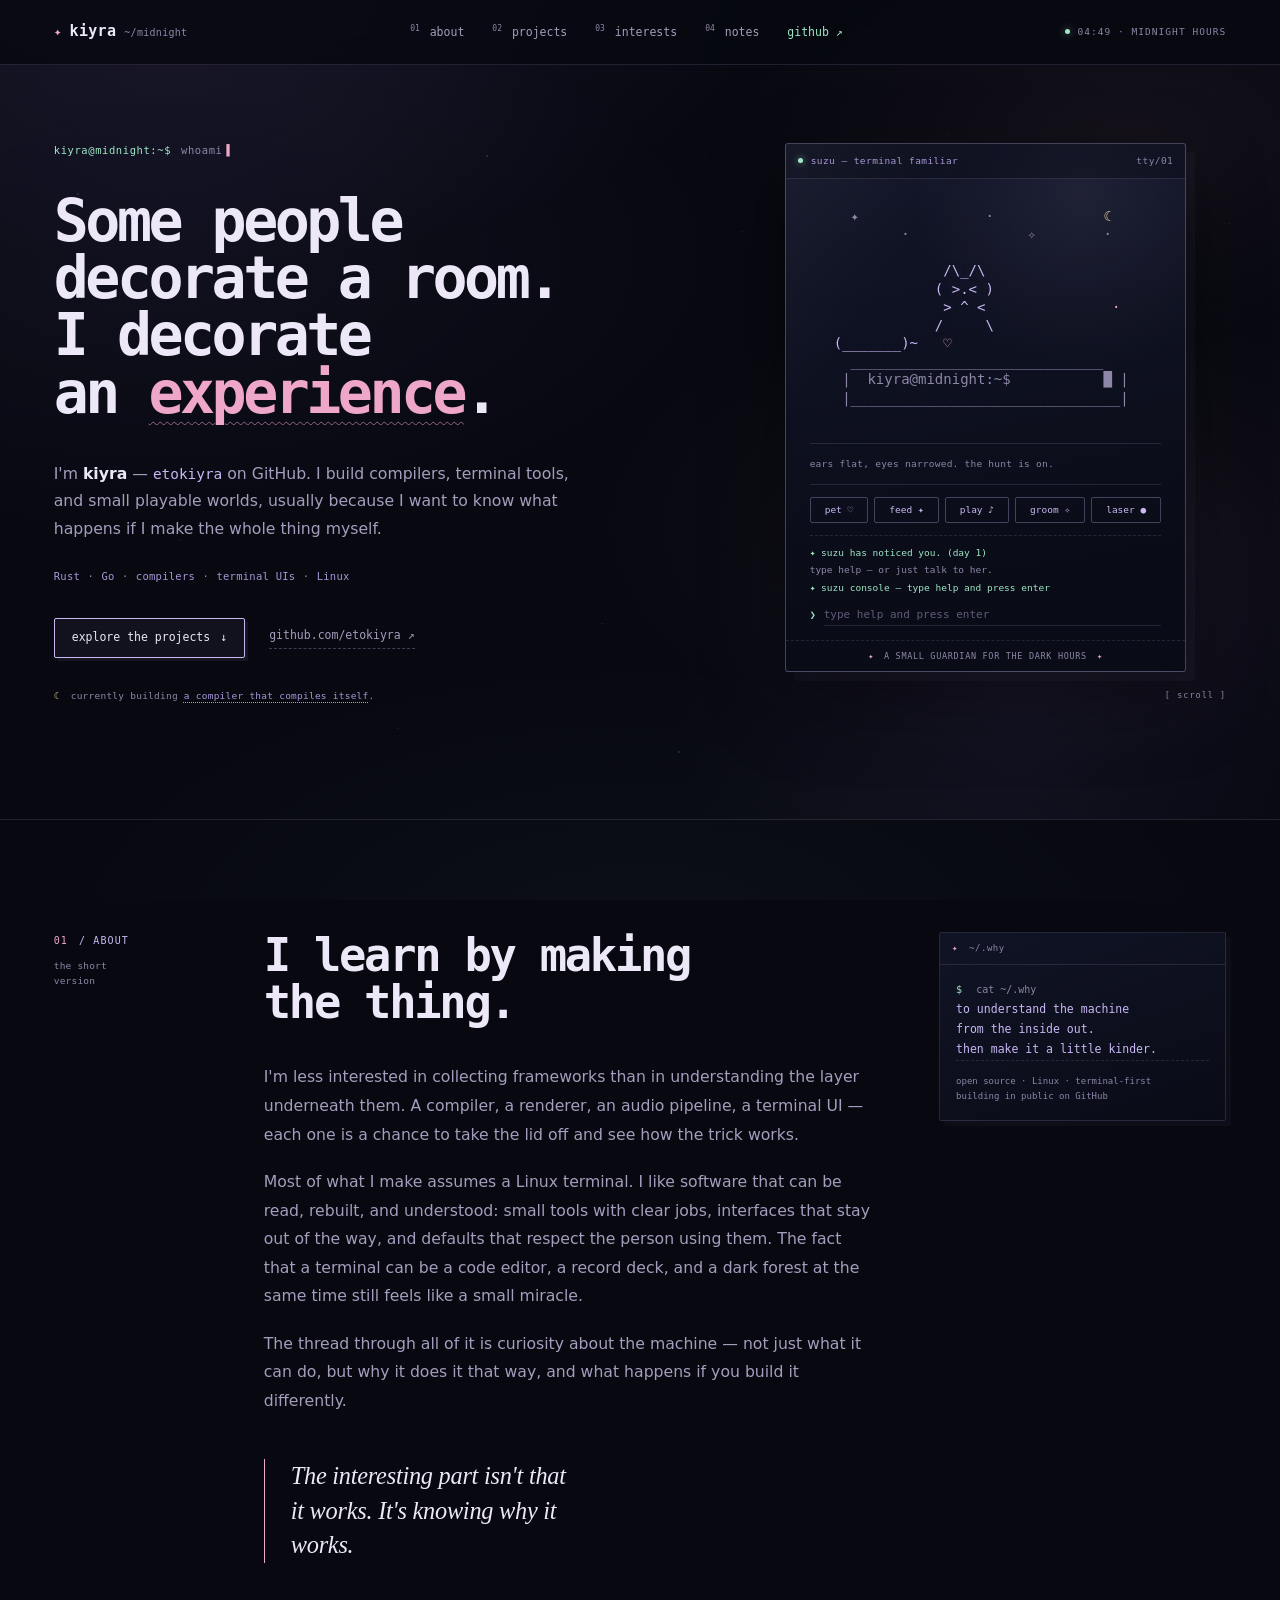
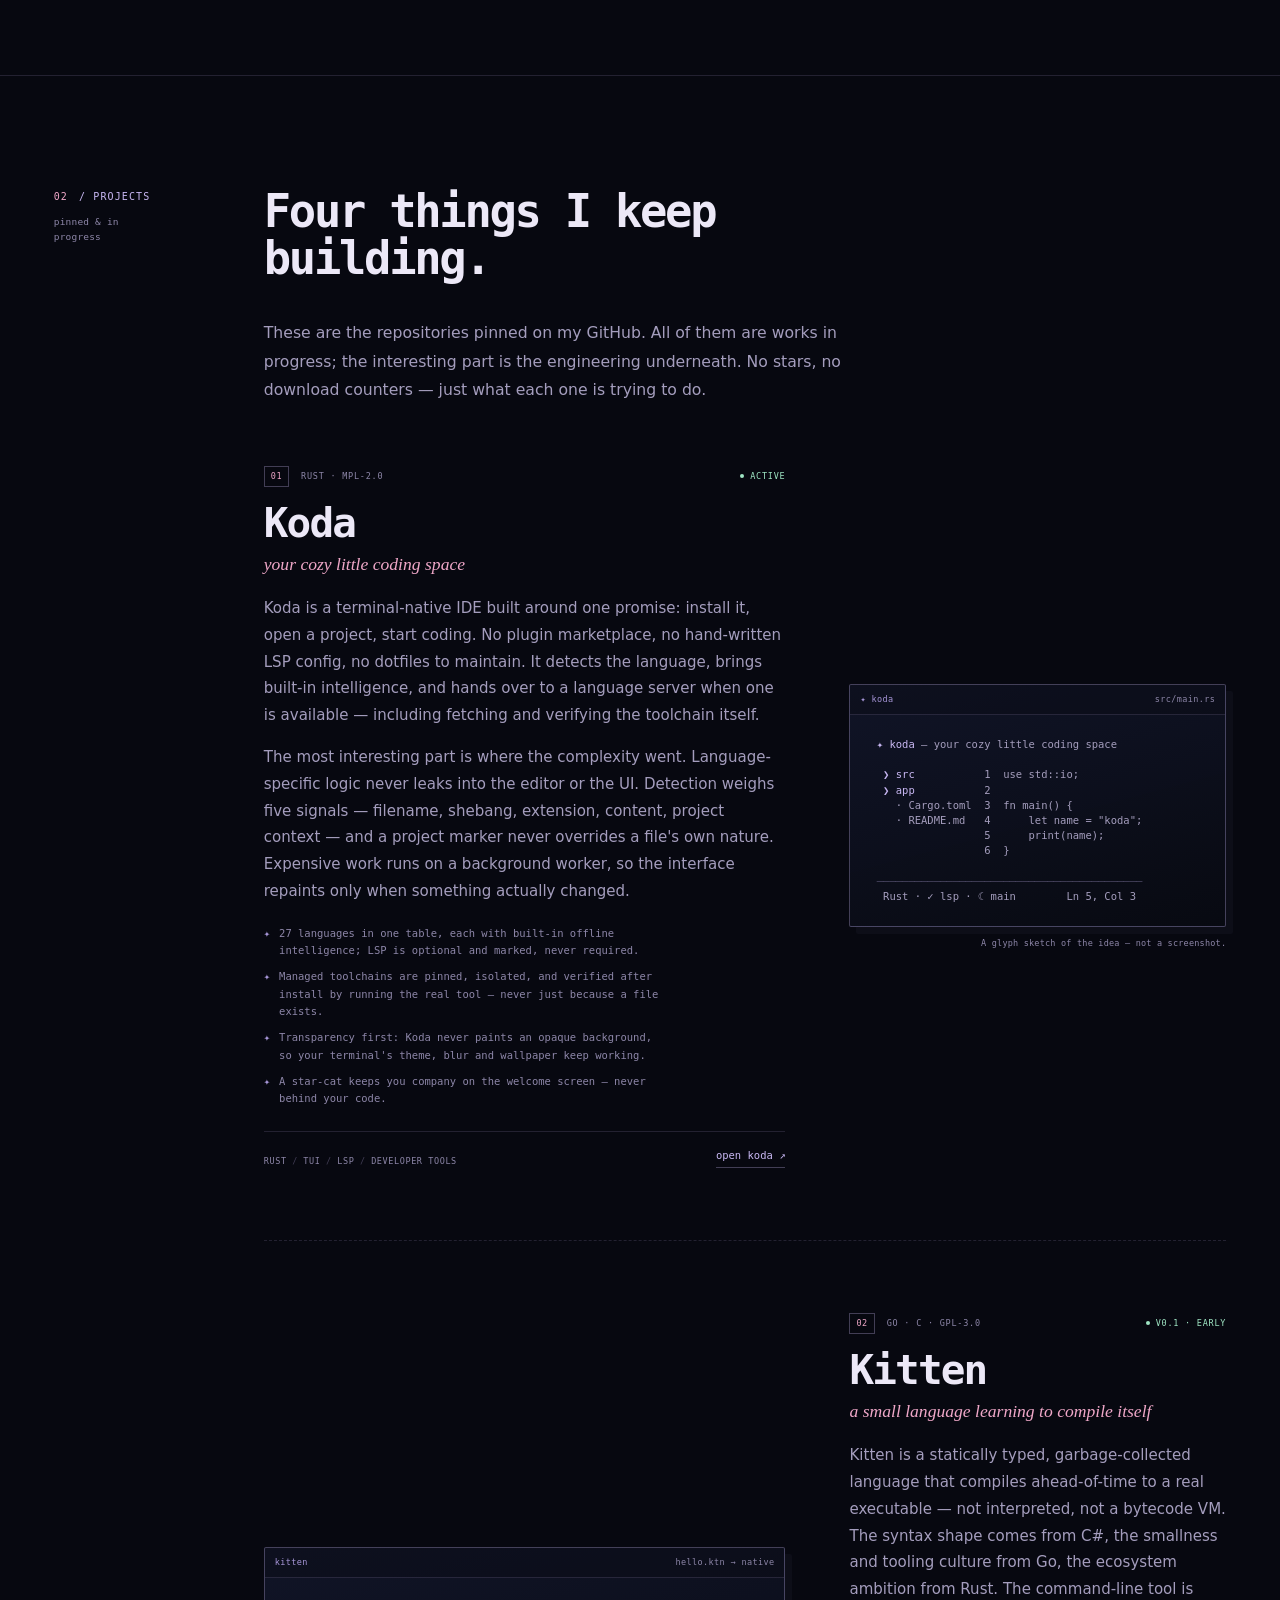
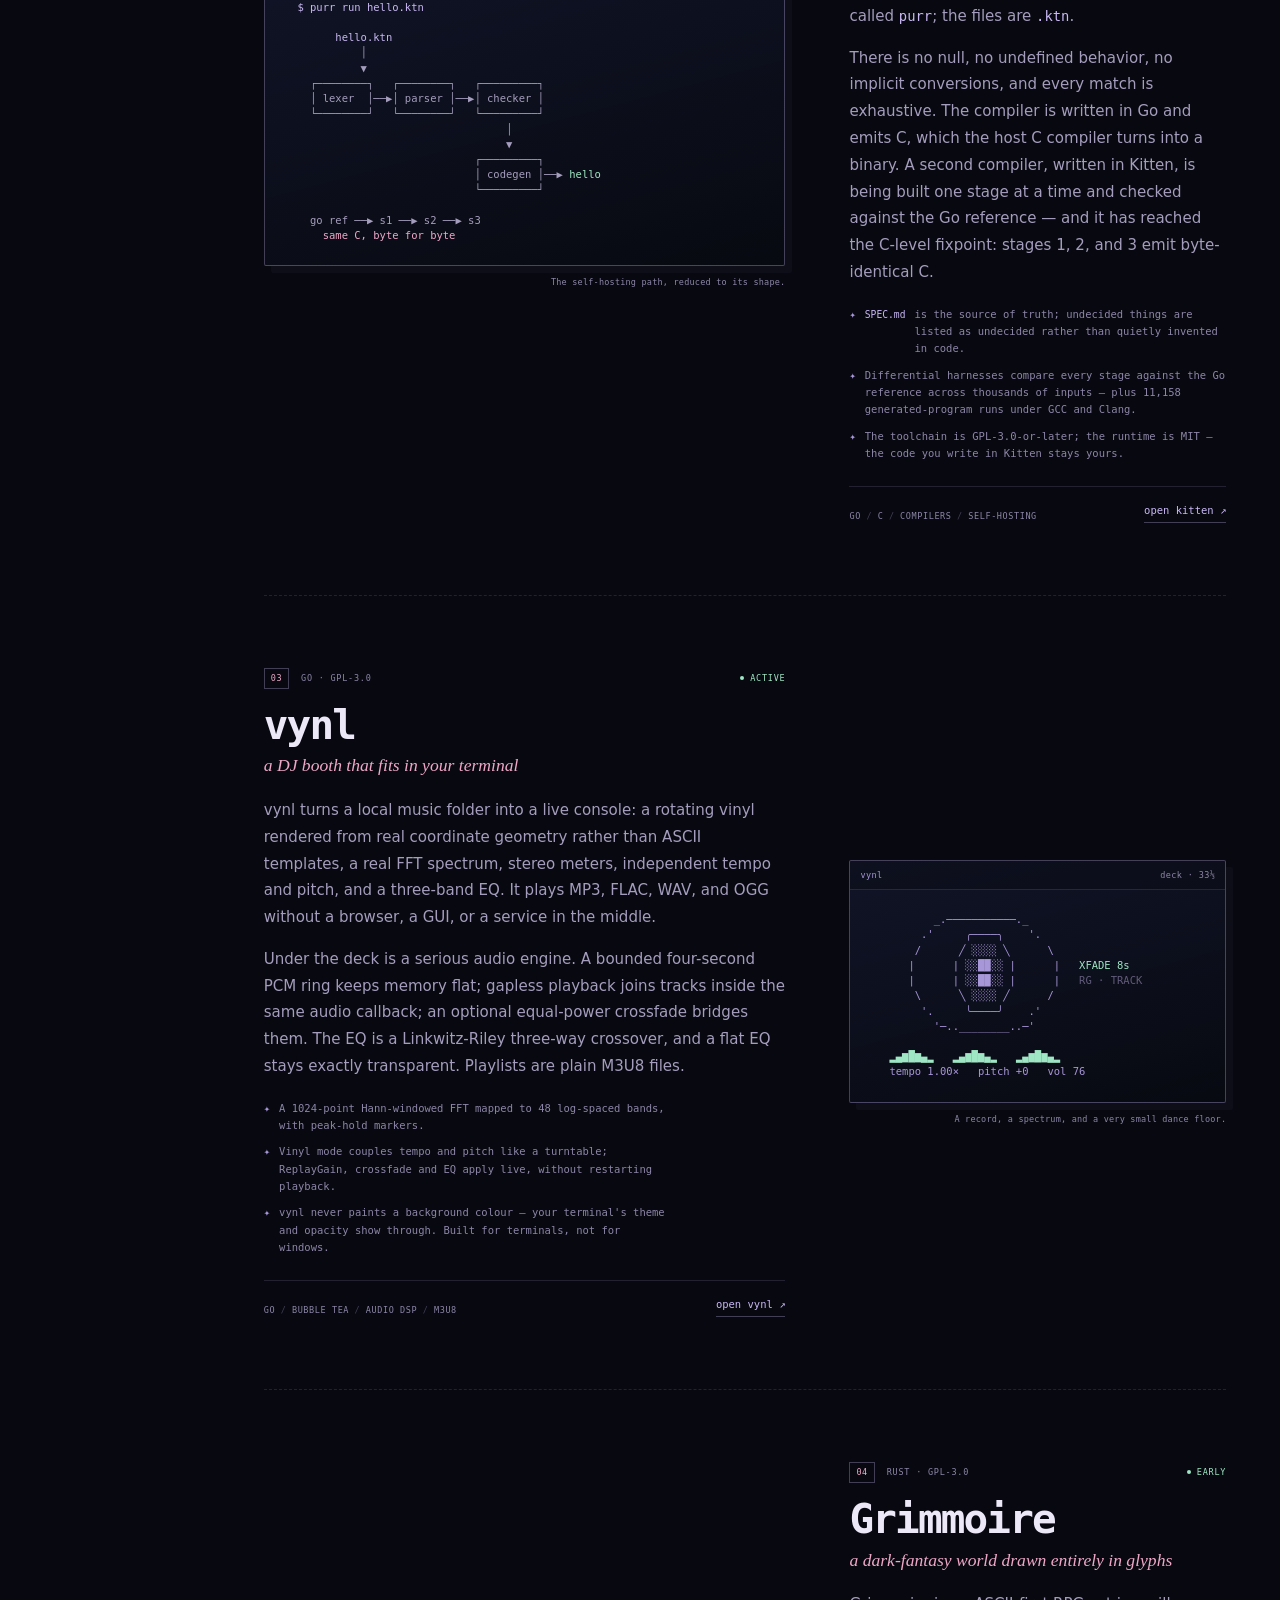
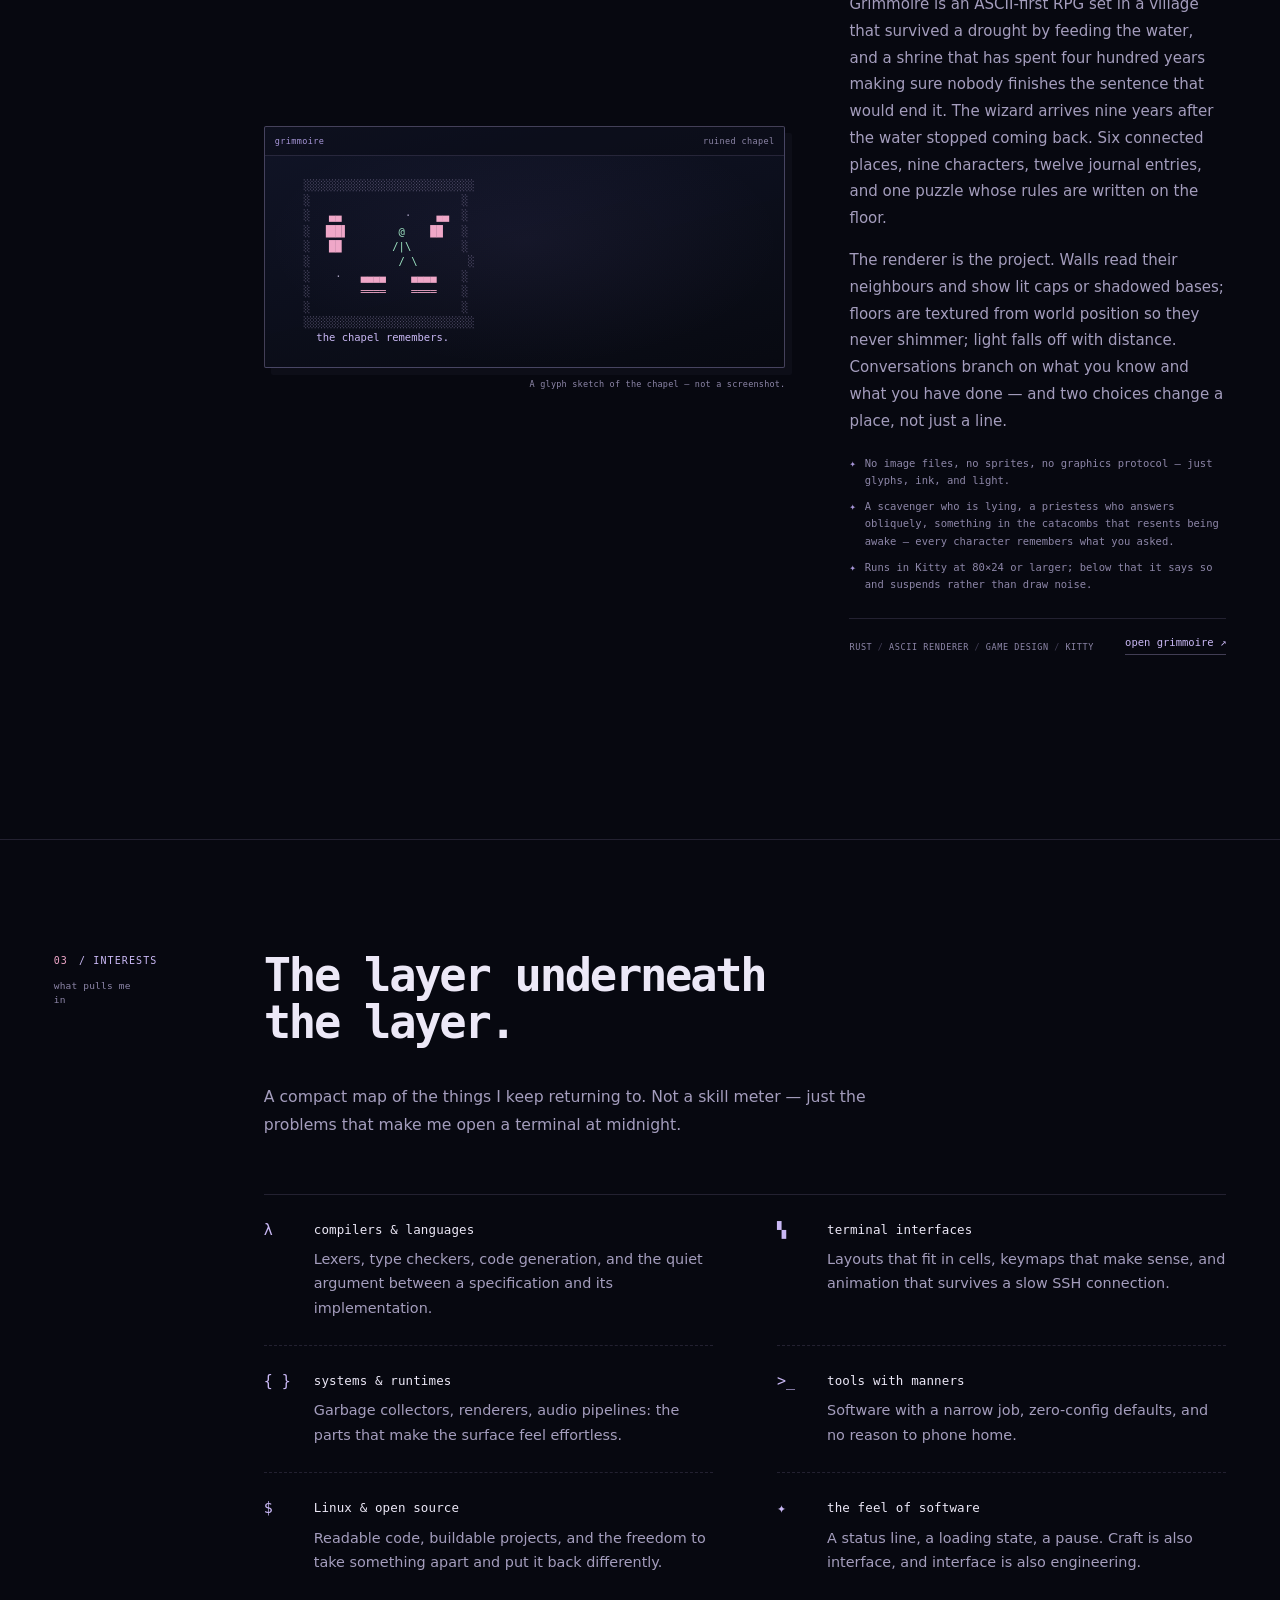
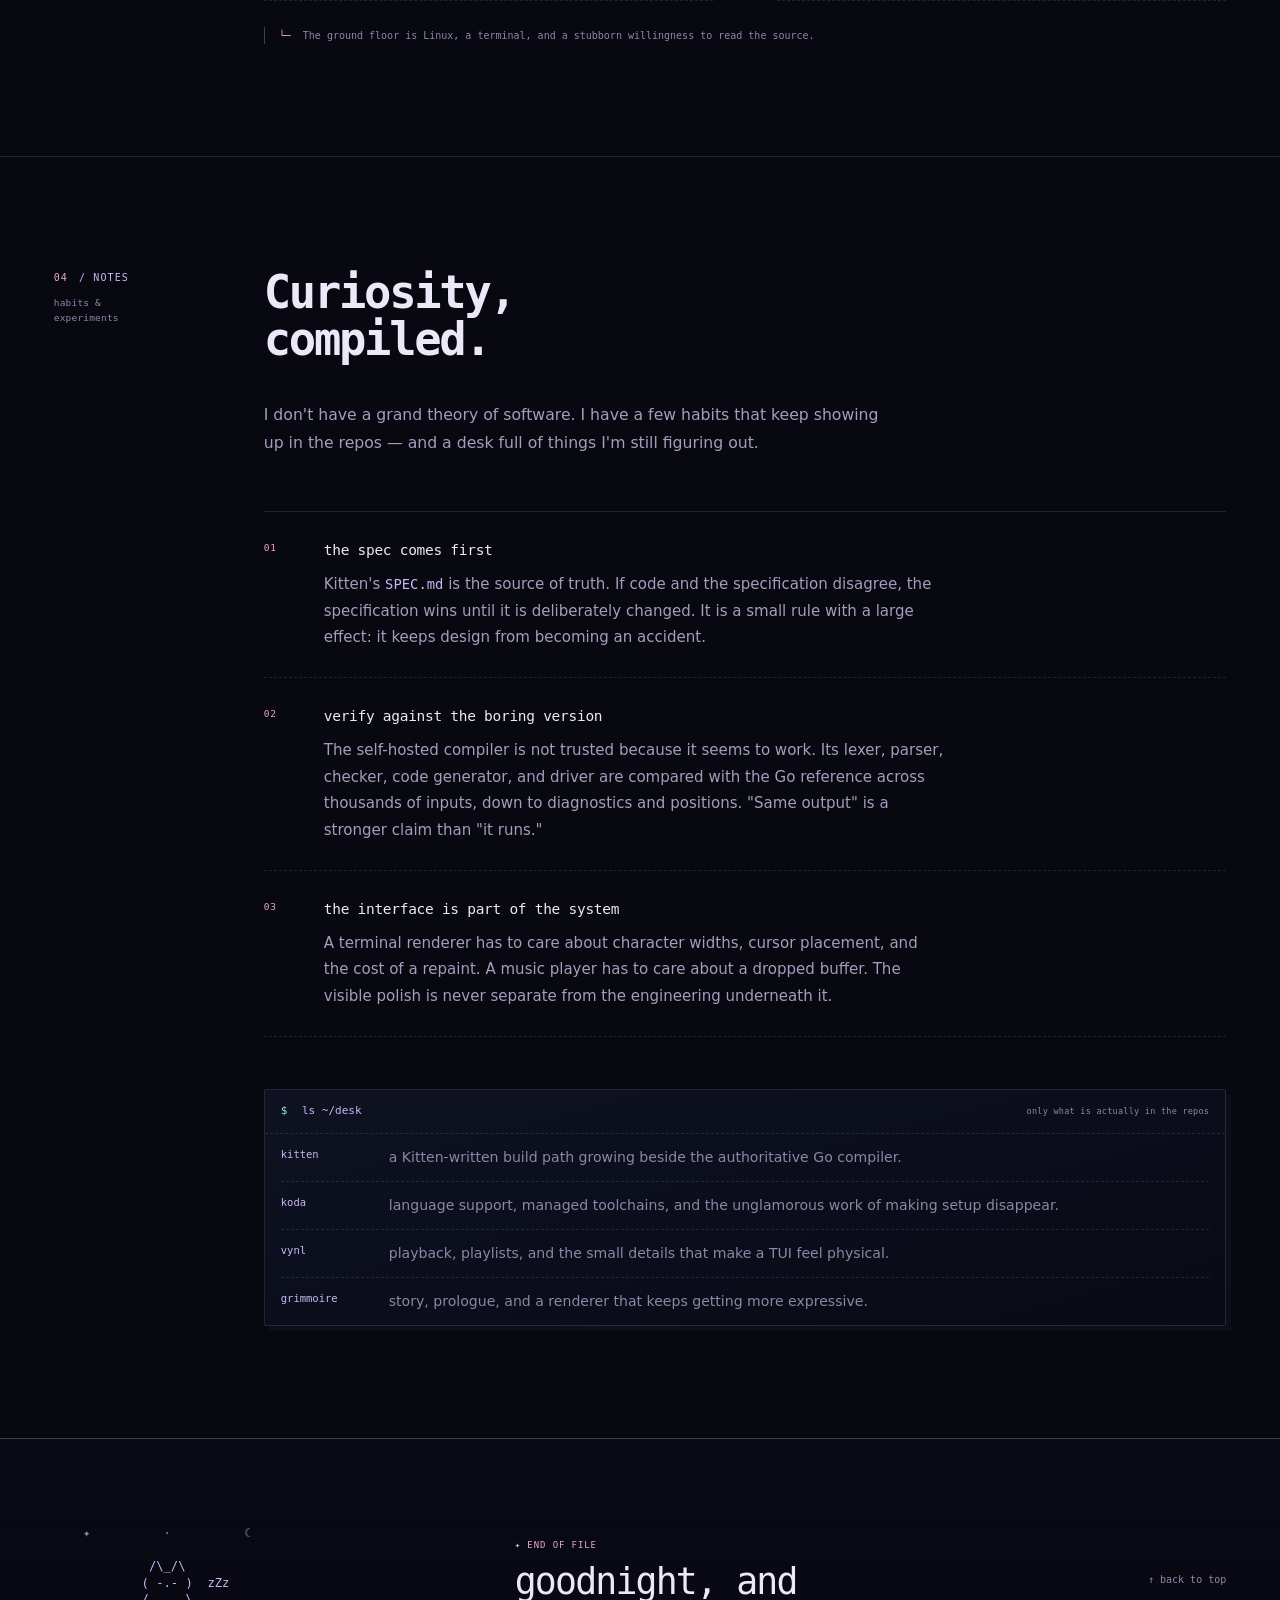
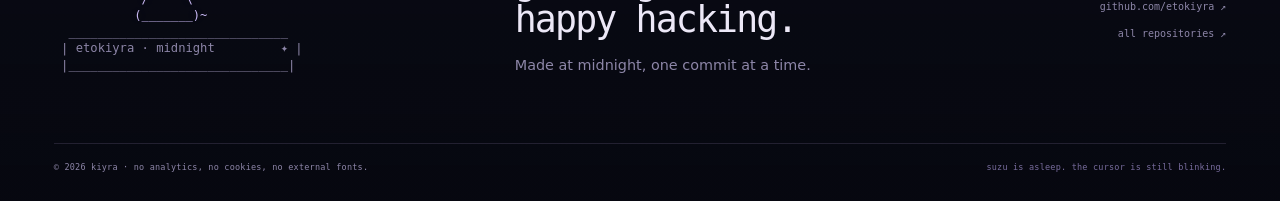
==== site/index.html @ ddc64571 "One curled body for every mood The sitting cat's open body is gone. Suzu now uses the reference slee" ====
<!doctype html>
<html lang="en">
<head>
  <meta charset="utf-8">
  <meta name="viewport" content="width=device-width, initial-scale=1">
  <title>kiyra — little worlds for the terminal</title>
  <meta name="description" content="kiyra (etokiyra) builds compilers, terminal tools, and small playable worlds: Koda, Kitten, vynl, and Grimmoire.">
  <meta name="author" content="kiyra">
  <meta name="theme-color" content="#080a12">
  <meta name="color-scheme" content="dark">
  <link rel="canonical" href="https://kiyra.lol/">
  <link rel="me" href="https://github.com/etokiyra">
  <link rel="icon" href="assets/favicon.svg" type="image/svg+xml">
  <link rel="apple-touch-icon" href="assets/apple-touch-icon.png">
  <link rel="stylesheet" href="assets/css/style.css">
  <script>document.documentElement.classList.add("js");</script>

  <meta property="og:type" content="website">
  <meta property="og:site_name" content="kiyra">
  <meta property="og:url" content="https://kiyra.lol/">
  <meta property="og:title" content="kiyra — little worlds for the terminal">
  <meta property="og:description" content="Compilers, terminal tools, and small playable worlds. Some people decorate a room. I decorate a prompt.">
  <meta property="og:image" content="https://kiyra.lol/assets/og.png">
  <meta property="og:image:type" content="image/png">
  <meta property="og:image:width" content="1200">
  <meta property="og:image:height" content="630">
  <meta property="og:image:alt" content="kiyra — little worlds for the terminal. An ASCII cat beside a crescent moon on a midnight background.">
  <meta name="twitter:card" content="summary_large_image">
  <meta name="twitter:title" content="kiyra — little worlds for the terminal">
  <meta name="twitter:description" content="Compilers, terminal tools, and small playable worlds. Some people decorate a room. I decorate a prompt.">
  <meta name="twitter:image" content="https://kiyra.lol/assets/og.png">
  <meta name="twitter:image:alt" content="kiyra — little worlds for the terminal. An ASCII cat beside a crescent moon on a midnight background.">

  <script src="assets/js/site.js" defer></script>
</head>
<body>
  <a class="skip-link" href="#main">skip to content</a>

  <header class="site-header">
    <div class="shell header-inner">
      <a class="brand" href="#top" aria-label="kiyra — back to top">
        <span class="brand-mark" aria-hidden="true">✦</span>
        <span class="brand-name">kiyra</span>
        <span class="brand-path" aria-hidden="true">~/midnight</span>
      </a>

      <nav class="primary-nav" aria-label="Primary">
        <ul class="nav-list">
          <li><a href="#about"><span class="nav-num" aria-hidden="true">01</span> about</a></li>
          <li><a href="#projects"><span class="nav-num" aria-hidden="true">02</span> projects</a></li>
          <li><a href="#interests"><span class="nav-num" aria-hidden="true">03</span> interests</a></li>
          <li><a href="#notes"><span class="nav-num" aria-hidden="true">04</span> notes</a></li>
          <li><a class="nav-github" href="https://github.com/etokiyra" target="_blank" rel="me noopener">github <span aria-hidden="true">↗</span><span class="sr-only"> (opens in a new tab)</span></a></li>
        </ul>
      </nav>

      <p class="header-status" aria-hidden="true"><span class="status-dot"></span><span id="header-clock">online</span></p>
    </div>

    <div class="scroll-progress" aria-hidden="true"><span id="progress-bar"></span></div>
  </header>

  <main id="main">
    <section class="hero" id="top" aria-labelledby="hero-title">
      <div class="hero-stars" aria-hidden="true">
        <span style="--x: 6%; --y: 17%; --delay: 0s; --size: 2px;"></span>
        <span style="--x: 14%; --y: 63%; --delay: 1.8s; --size: 1px;"></span>
        <span style="--x: 24%; --y: 31%; --delay: 3.2s; --size: 1px;"></span>
        <span style="--x: 38%; --y: 12%; --delay: 2.4s; --size: 2px;"></span>
        <span style="--x: 47%; --y: 74%; --delay: 0.9s; --size: 1px;"></span>
        <span style="--x: 58%; --y: 22%; --delay: 4.1s; --size: 1px;"></span>
        <span style="--x: 66%; --y: 55%; --delay: 1.2s; --size: 2px;"></span>
        <span style="--x: 74%; --y: 9%; --delay: 3.7s; --size: 1px;"></span>
        <span style="--x: 82%; --y: 38%; --delay: 2.1s; --size: 2px;"></span>
        <span style="--x: 91%; --y: 68%; --delay: 0.4s; --size: 1px;"></span>
        <span style="--x: 96%; --y: 21%; --delay: 4.6s; --size: 1px;"></span>
        <span style="--x: 31%; --y: 88%; --delay: 2.8s; --size: 1px;"></span>
        <span style="--x: 53%; --y: 91%; --delay: 5.2s; --size: 2px;"></span>
        <span style="--x: 87%; --y: 86%; --delay: 1.6s; --size: 1px;"></span>
      </div>

      <div class="shell hero-grid">
        <div class="hero-copy">
          <p class="eyebrow"><span class="prompt">kiyra@midnight:~$</span> <span id="typed">whoami</span><span class="cursor" aria-hidden="true">▌</span></p>

          <h1 id="hero-title">
            <span class="h1-line">Some people</span>
            <span class="h1-line">decorate a room.</span>
            <span class="h1-line">I decorate</span>
            <span class="h1-line">an <span class="accent">experience</span>.</span>
          </h1>

          <p class="hero-lede">
            I'm <strong>kiyra</strong> — <span class="mono">etokiyra</span> on GitHub. I build
            compilers, terminal tools, and small playable worlds, usually because I want to
            know what happens if I make the whole thing myself.
          </p>

          <ul class="interest-line" aria-label="Technical interests">
            <li>Rust</li>
            <li>Go</li>
            <li>compilers</li>
            <li>terminal UIs</li>
            <li>Linux</li>
          </ul>

          <div class="hero-actions">
            <a class="button button-primary" href="#projects">explore the projects <span aria-hidden="true">↓</span></a>
            <a class="text-link" href="https://github.com/etokiyra" target="_blank" rel="me noopener">github.com/etokiyra <span aria-hidden="true">↗</span><span class="sr-only"> (opens in a new tab)</span></a>
          </div>

          <p class="hero-footnote"><span class="footnote-mark" aria-hidden="true">☾</span> currently building <a href="#kitten">a compiler that compiles itself</a>.</p>
        </div>

        <div class="mascot-stage">
          <figure class="mascot-window">
            <div class="window-bar">
              <span class="window-title"><span class="window-dot" aria-hidden="true"></span> suzu — terminal familiar</span>
              <span class="window-meta" aria-hidden="true">tty/01</span>
            </div>
            <div class="window-body">
              <pre class="mascot-art" id="suzu-art" title="pet suzu" role="img" aria-label="Suzu the star-cat, curled up with her tail curled beside her, beneath a crescent moon and scattered stars above a terminal prompt.">
<span class="art-stars">  ✦               ·             </span><span class="art-moon" id="hero-moon">☾</span><span class="art-stars">   </span>
<span class="art-stars">        ·              ✧        ·</span>

<span class="art-cat">             /\_/\</span>
<span class="art-cat">            (<span id="suzu-face"> o.o </span>)<span id="suzu-wave"> </span><span class="art-zz" id="suzu-zz">    </span></span>
<span class="art-cat" id="suzu-mouth-row">             &gt;<span id="suzu-mouth"> ^ </span>&lt;               </span><span class="art-star">·</span>
<span class="art-cat">           <span id="suzu-figure"> /     \
(_______)~   </span></span><span class="art-heart">♡</span>
<span class="art-sill">  ______________________________
 |  kiyra@midnight:~$           █ |
 |________________________________|</span>
              </pre>

              <div class="mascot-caption">
                <p class="mascot-status" id="suzu-status" role="status">asleep at 02:14</p>
              </div>
              <div class="care-row" id="care-row" hidden>
                <button class="care-button" type="button" data-care="pet">pet <span aria-hidden="true">♡</span></button>
                <button class="care-button" type="button" data-care="feed">feed <span aria-hidden="true">✦</span></button>
                <button class="care-button" type="button" data-care="play">play <span aria-hidden="true">♪</span></button>
                <button class="care-button" type="button" data-care="groom">groom <span aria-hidden="true">✧</span></button>
                <button class="care-button" type="button" data-care="laser">laser <span aria-hidden="true">●</span></button>
              </div>
              <div class="mascot-console" id="suzu-console" hidden>
                <div class="console-out" id="console-out" role="log" aria-live="polite"></div>
                <form class="console-form" id="console-form" autocomplete="off">
                  <label class="sr-only" for="console-input">type a command for suzu</label>
                  <span class="console-prompt" aria-hidden="true">❯</span>
                  <input class="console-input" id="console-input" type="text" spellcheck="false" autocapitalize="none" autocomplete="off" placeholder="type help and press enter">
                </form>
              </div>
              <div class="pet-sparks" aria-hidden="true">
                <span>✦</span><span>✧</span><span>·</span><span>✦</span>
              </div>
            </div>
            <figcaption class="window-foot"><span aria-hidden="true">✦</span> a small guardian for the dark hours <span aria-hidden="true">✦</span></figcaption>
          </figure>
          <p class="stage-note" aria-hidden="true">[ scroll ]</p>
        </div>
      </div>
    </section>

    <section class="section" id="about" aria-labelledby="about-title">
      <div class="shell section-grid">
        <div class="section-label">
          <p class="section-kicker"><span>01</span> / about</p>
          <p class="section-aside">the short version</p>
        </div>

        <div class="section-content about-grid">
          <div class="prose reveal">
            <h2 id="about-title">I learn by making<br>the thing.</h2>
            <p>
              I'm less interested in collecting frameworks than in understanding the layer
              underneath them. A compiler, a renderer, an audio pipeline, a terminal UI — each
              one is a chance to take the lid off and see how the trick works.
            </p>
            <p>
              Most of what I make assumes a Linux terminal. I like software that can be read,
              rebuilt, and understood: small tools with clear jobs, interfaces that stay out of
              the way, and defaults that respect the person using them. The fact that a
              terminal can be a code editor, a record deck, and a dark forest at the same time
              still feels like a small miracle.
            </p>
            <p>
              The thread through all of it is curiosity about the machine — not just what it
              can do, but why it does it that way, and what happens if you build it differently.
            </p>

            <blockquote class="pull-quote">
              <p>The interesting part isn't that it works. It's knowing why it works.</p>
            </blockquote>
          </div>

          <aside class="why-note reveal" aria-label="A note on why I build">
            <div class="note-bar"><span aria-hidden="true">✦</span> ~/.why</div>
            <div class="note-body">
              <p><span class="prompt">$</span> cat ~/.why</p>
              <p class="note-output">
                to understand the machine<br>
                from the inside out.<br>
                then make it a little kinder.
              </p>
              <p class="note-small">
                open source · Linux · terminal-first<br>
                building in public on GitHub
              </p>
            </div>
          </aside>
        </div>
      </div>
    </section>

    <section class="section" id="projects" aria-labelledby="projects-title">
      <div class="shell section-grid">
        <div class="section-label">
          <p class="section-kicker"><span>02</span> / projects</p>
          <p class="section-aside">pinned &amp; in progress</p>
        </div>

        <div class="section-content">
          <div class="section-intro reveal">
            <h2 id="projects-title">Four things I keep<br>building.</h2>
            <p>
              These are the repositories pinned on my GitHub. All of them are works in
              progress; the interesting part is the engineering underneath. No stars, no
              download counters — just what each one is trying to do.
            </p>
          </div>

          <div class="project-list">
            <article class="project reveal" id="koda" aria-labelledby="koda-title">
              <div class="project-copy">
                <div class="project-meta">
                  <span class="project-index">01</span>
                  <span>Rust · MPL-2.0</span>
                  <span class="project-status">active</span>
                </div>
                <h3 id="koda-title">Koda</h3>
                <p class="project-kicker">your cozy little coding space</p>
                <p>
                  Koda is a terminal-native IDE built around one promise: install it, open
                  a project, start coding. No plugin marketplace, no hand-written LSP
                  config, no dotfiles to maintain. It detects the language, brings built-in
                  intelligence, and hands over to a language server when one is available —
                  including fetching and verifying the toolchain itself.
                </p>
                <p>
                  The most interesting part is where the complexity went. Language-specific
                  logic never leaks into the editor or the UI. Detection weighs five signals
                  — filename, shebang, extension, content, project context — and a project
                  marker never overrides a file's own nature. Expensive work runs on a
                  background worker, so the interface repaints only when something actually
                  changed.
                </p>
                <ul class="detail-list">
                  <li><span aria-hidden="true">✦</span> 27 languages in one table, each with built-in offline intelligence; LSP is optional and marked, never required.</li>
                    <li><span aria-hidden="true">✦</span> Managed toolchains are pinned, isolated, and verified after install by running the real tool — never just because a file exists.</li>
                    <li><span aria-hidden="true">✦</span> Transparency first: Koda never paints an opaque background, so your terminal's theme, blur and wallpaper keep working.</li>
                    <li><span aria-hidden="true">✦</span> A star-cat keeps you company on the welcome screen — never behind your code.</li>
                </ul>
                <div class="project-foot">
                  <ul class="tech-list" aria-label="Koda technologies">
                    <li>Rust</li><li>TUI</li><li>LSP</li><li>developer tools</li>
                  </ul>
                  <a class="project-link" href="https://github.com/etokiyra/koda" target="_blank" rel="noopener">open koda <span aria-hidden="true">↗</span><span class="sr-only"> (opens in a new tab)</span></a>
                </div>
              </div>

              <div class="project-visual">
                <div class="term term-koda">
                  <div class="term-bar"><span class="term-title">✦ koda</span><span>src/main.rs</span></div>
                  <pre role="img" aria-label="A stylized sketch of Koda: a welcome line, a file tree beside Rust source with line numbers, and a status line reading Rust, lsp active, main branch.">
 <span class="term-accent">✦ koda</span> — your cozy little coding space

  <span class="term-accent">❯ src</span>           1  use std::io;
  <span class="term-accent">❯ app</span>           2
    · Cargo.toml  3  fn main() {
    · README.md   4      let name = "koda";
                  5      print(name);
                  6  }

 <span class="term-rule">──────────────────────────────────────────</span>
  Rust · ✓ lsp · ☾ main        Ln 5, Col 3</pre>
                </div>
                <p class="figcaption">A glyph sketch of the idea — not a screenshot.</p>
              </div>
            </article>

            <article class="project project-flip reveal" id="kitten" aria-labelledby="kitten-title">
              <div class="project-copy">
                <div class="project-meta">
                  <span class="project-index">02</span>
                  <span>Go · C · GPL-3.0</span>
                  <span class="project-status">v0.1 · early</span>
                </div>
                <h3 id="kitten-title">Kitten</h3>
                <p class="project-kicker">a small language learning to compile itself</p>
                <p>
                  Kitten is a statically typed, garbage-collected language that compiles
                  ahead-of-time to a real executable — not interpreted, not a bytecode VM.
                  The syntax shape comes from C#, the smallness and tooling culture from Go,
                  the ecosystem ambition from Rust. The command-line tool is called
                  <span class="mono">purr</span>; the files are
                  <span class="mono">.ktn</span>.
                </p>
                <p>
                  There is no null, no undefined behavior, no implicit conversions, and
                  every match is exhaustive. The compiler is written in Go and emits C, which
                  the host C compiler turns into a binary. A second compiler, written in
                  Kitten, is being built one stage at a time and checked against the Go
                  reference — and it has reached the C-level fixpoint: stages 1, 2, and 3
                  emit byte-identical C.
                </p>
                <ul class="detail-list">
                  <li><span aria-hidden="true">✦</span> <span class="mono">SPEC.md</span> is the source of truth; undecided things are listed as undecided rather than quietly invented in code.</li>
                    <li><span aria-hidden="true">✦</span> Differential harnesses compare every stage against the Go reference across thousands of inputs — plus 11,158 generated-program runs under GCC and Clang.</li>
                    <li><span aria-hidden="true">✦</span> The toolchain is GPL-3.0-or-later; the runtime is MIT — the code you write in Kitten stays yours.</li>
                </ul>
                <div class="project-foot">
                  <ul class="tech-list" aria-label="Kitten technologies">
                    <li>Go</li><li>C</li><li>compilers</li><li>self-hosting</li>
                  </ul>
                  <a class="project-link" href="https://github.com/etokiyra/kitten" target="_blank" rel="noopener">open kitten <span aria-hidden="true">↗</span><span class="sr-only"> (opens in a new tab)</span></a>
                </div>
              </div>

              <div class="project-visual">
                <div class="term term-kitten">
                  <div class="term-bar"><span class="term-title">kitten</span><span>hello.ktn → native</span></div>
                  <pre role="img" aria-label="A stylized pipeline sketch: purr compiles a Kitten source file through lexer, parser, checker and codegen, emits C, and a host C compiler produces the native binary. Three self-hosting stages produce byte-identical C.">
  <span class="term-accent">$ purr run hello.ktn</span>

        <span class="term-accent">hello.ktn</span>
            │
            ▼
    ┌────────┐   ┌────────┐   ┌─────────┐
    │ lexer  │──▶│ parser │──▶│ checker │
    └────────┘   └────────┘   └─────────┘
                                   │
                                   ▼
                              ┌─────────┐
                              │ codegen │──▶ <span class="term-mint">hello</span>
                              └─────────┘

    go ref ──▶ s1 ──▶ s2 ──▶ s3
      <span class="term-pink">same C, byte for byte</span></pre>
                </div>
                <p class="figcaption">The self-hosting path, reduced to its shape.</p>
              </div>
            </article>

            <article class="project reveal" id="vynl" aria-labelledby="vynl-title">
              <div class="project-copy">
                <div class="project-meta">
                  <span class="project-index">03</span>
                  <span>Go · GPL-3.0</span>
                  <span class="project-status">active</span>
                </div>
                <h3 id="vynl-title">vynl</h3>
                <p class="project-kicker">a DJ booth that fits in your terminal</p>
                <p>
                  vynl turns a local music folder into a live console: a rotating vinyl
                  rendered from real coordinate geometry rather than ASCII templates, a real
                  FFT spectrum, stereo meters, independent tempo and pitch, and a three-band
                  EQ. It plays MP3, FLAC, WAV, and OGG without a browser, a GUI, or a
                  service in the middle.
                </p>
                <p>
                  Under the deck is a serious audio engine. A bounded four-second PCM ring
                  keeps memory flat; gapless playback joins tracks inside the same audio
                  callback; an optional equal-power crossfade bridges them. The EQ is a
                  Linkwitz-Riley three-way crossover, and a flat EQ stays exactly
                  transparent. Playlists are plain M3U8 files.
                </p>
                <ul class="detail-list">
                  <li><span aria-hidden="true">✦</span> A 1024-point Hann-windowed FFT mapped to 48 log-spaced bands, with peak-hold markers.</li>
                    <li><span aria-hidden="true">✦</span> Vinyl mode couples tempo and pitch like a turntable; ReplayGain, crossfade and EQ apply live, without restarting playback.</li>
                    <li><span aria-hidden="true">✦</span> vynl never paints a background colour — your terminal's theme and opacity show through. Built for terminals, not for windows.</li>
                </ul>
                <div class="project-foot">
                  <ul class="tech-list" aria-label="vynl technologies">
                    <li>Go</li><li>Bubble Tea</li><li>audio DSP</li><li>M3U8</li>
                  </ul>
                  <a class="project-link" href="https://github.com/etokiyra/vynl" target="_blank" rel="noopener">open vynl <span aria-hidden="true">↗</span><span class="sr-only"> (opens in a new tab)</span></a>
                </div>
              </div>

              <div class="project-visual">
                <div class="term term-vynl">
                  <div class="term-bar"><span class="term-title">vynl</span><span>deck · 33⅓</span></div>
                  <pre role="img" aria-label="A stylized sketch of vynl: a round ASCII turntable with a spinning label, crossfade and ReplayGain indicators, three live spectrum bars, and tempo, pitch and volume readouts.">
          _.───────────._
        .'     ╭────╮    '.
       /      ╱ ░░░░ ╲      \
      |      | ░░██░░ |      |   <span class="term-mint">XFADE 8s</span>
      |      | ░░██░░ |      |   <span class="term-dim">RG · TRACK</span>
       \      ╲ ░░░░ ╱      /
        '.     ╰────╯    .'
          '─..________..─'

   <span class="term-mint spec">▂▄▆█▆▄▂</span>   <span class="term-mint spec">▂▄▆█▆▄▂</span>   <span class="term-mint spec">▂▄▆█▆▄▂</span>
   tempo 1.00×   pitch +0   vol 76</pre>
                </div>
                <p class="figcaption">A record, a spectrum, and a very small dance floor.</p>
              </div>
            </article>

            <article class="project project-flip reveal" id="grimmoire" aria-labelledby="grimmoire-title">
              <div class="project-copy">
                <div class="project-meta">
                  <span class="project-index">04</span>
                  <span>Rust · GPL-3.0</span>
                  <span class="project-status">early</span>
                </div>
                <h3 id="grimmoire-title">Grimmoire</h3>
                <p class="project-kicker">a dark-fantasy world drawn entirely in glyphs</p>
                <p>
                  Grimmoire is an ASCII-first RPG set in a village that survived a drought
                  by feeding the water, and a shrine that has spent four hundred years making
                  sure nobody finishes the sentence that would end it. The wizard arrives
                  nine years after the water stopped coming back. Six connected places, nine
                  characters, twelve journal entries, and one puzzle whose rules are written
                  on the floor.
                </p>
                <p>
                  The renderer is the project. Walls read their neighbours and show lit
                  caps or shadowed bases; floors are textured from world position so they
                  never shimmer; light falls off with distance. Conversations branch on what
                  you know and what you have done — and two choices change a place, not just
                  a line.
                </p>
                <ul class="detail-list">
                  <li><span aria-hidden="true">✦</span> No image files, no sprites, no graphics protocol — just glyphs, ink, and light.</li>
                    <li><span aria-hidden="true">✦</span> A scavenger who is lying, a priestess who answers obliquely, something in the catacombs that resents being awake — every character remembers what you asked.</li>
                    <li><span aria-hidden="true">✦</span> Runs in Kitty at 80×24 or larger; below that it says so and suspends rather than draw noise.</li>
                </ul>
                <div class="project-foot">
                  <ul class="tech-list" aria-label="Grimmoire technologies">
                    <li>Rust</li><li>ASCII renderer</li><li>game design</li><li>Kitty</li>
                  </ul>
                  <a class="project-link" href="https://github.com/etokiyra/grimmoire" target="_blank" rel="noopener">open grimmoire <span aria-hidden="true">↗</span><span class="sr-only"> (opens in a new tab)</span></a>
                </div>
              </div>

              <div class="project-visual">
                <div class="term term-grimmoire">
                  <div class="term-bar"><span class="term-title">grimmoire</span><span>ruined chapel</span></div>
                  <pre role="img" aria-label="A stylized sketch of an ASCII game scene: a wizard standing between two flickering braziers in a lit stone chapel, with a moonwell motif on the floor.">
   <span class="term-dim">░░░░░░░░░░░░░░░░░░░░░░░░░░░</span>
   <span class="term-dim">░</span>                        <span class="term-dim">░</span>
   <span class="term-dim">░</span>   <span class="term-pink flicker">▄▄</span>          ·    <span class="term-pink flicker">▄▄</span>  <span class="term-dim">░</span>
   <span class="term-dim">░</span>  <span class="term-pink flicker">▐██▌</span>        <span class="term-mint mage">@</span>    <span class="term-pink flicker">██</span>   <span class="term-dim">░</span>
   <span class="term-dim">░</span>   <span class="term-pink flicker">██</span>        <span class="term-mint mage">/|\</span>        <span class="term-dim">░</span>
   <span class="term-dim">░</span>              <span class="term-mint mage">/ \</span>        <span class="term-dim">░</span>
   <span class="term-dim">░</span>    ·   <span class="term-pink flicker">▄▄▄▄</span>    <span class="term-pink flicker">▄▄▄▄</span>    <span class="term-dim">░</span>
   <span class="term-dim">░</span>        <span class="term-pink">════</span>    <span class="term-pink">════</span>    <span class="term-dim">░</span>
   <span class="term-dim">░</span>                        <span class="term-dim">░</span>
   <span class="term-dim">░░░░░░░░░░░░░░░░░░░░░░░░░░░</span>
     <span class="term-accent">the chapel remembers.</span></pre>
                </div>
                <p class="figcaption">A glyph sketch of the chapel — not a screenshot.</p>
              </div>
            </article>
          </div>
        </div>
      </div>
    </section>

    <section class="section" id="interests" aria-labelledby="interests-title">
      <div class="shell section-grid">
        <div class="section-label">
          <p class="section-kicker"><span>03</span> / interests</p>
          <p class="section-aside">what pulls me in</p>
        </div>

        <div class="section-content">
          <div class="section-intro reveal">
            <h2 id="interests-title">The layer underneath<br>the layer.</h2>
            <p>
              A compact map of the things I keep returning to. Not a skill meter — just the
              problems that make me open a terminal at midnight.
            </p>
          </div>

          <div class="interest-grid" data-stagger>
            <article class="interest reveal">
              <span class="interest-mark" aria-hidden="true">λ</span>
              <div>
                <h3>compilers &amp; languages</h3>
                <p>Lexers, type checkers, code generation, and the quiet argument between a specification and its implementation.</p>
              </div>
            </article>

            <article class="interest reveal">
              <span class="interest-mark" aria-hidden="true">▚</span>
              <div>
                <h3>terminal interfaces</h3>
                <p>Layouts that fit in cells, keymaps that make sense, and animation that survives a slow SSH connection.</p>
              </div>
            </article>

            <article class="interest reveal">
              <span class="interest-mark" aria-hidden="true">{ }</span>
              <div>
                <h3>systems &amp; runtimes</h3>
                <p>Garbage collectors, renderers, audio pipelines: the parts that make the surface feel effortless.</p>
              </div>
            </article>

            <article class="interest reveal">
              <span class="interest-mark" aria-hidden="true">&gt;_</span>
              <div>
                <h3>tools with manners</h3>
                <p>Software with a narrow job, zero-config defaults, and no reason to phone home.</p>
              </div>
            </article>

            <article class="interest reveal">
              <span class="interest-mark" aria-hidden="true">$</span>
              <div>
                <h3>Linux &amp; open source</h3>
                <p>Readable code, buildable projects, and the freedom to take something apart and put it back differently.</p>
              </div>
            </article>

            <article class="interest reveal">
              <span class="interest-mark" aria-hidden="true">✦</span>
              <div>
                <h3>the feel of software</h3>
                <p>A status line, a loading state, a pause. Craft is also interface, and interface is also engineering.</p>
              </div>
            </article>
          </div>

          <p class="interest-ground reveal">
            <span aria-hidden="true">└─</span> The ground floor is Linux, a terminal, and a stubborn willingness to read the source.
          </p>
        </div>
      </div>
    </section>

    <section class="section" id="notes" aria-labelledby="notes-title">
      <div class="shell section-grid">
        <div class="section-label">
          <p class="section-kicker"><span>04</span> / notes</p>
          <p class="section-aside">habits &amp; experiments</p>
        </div>

        <div class="section-content">
          <div class="section-intro reveal">
            <h2 id="notes-title">Curiosity,<br>compiled.</h2>
            <p>
              I don't have a grand theory of software. I have a few habits that keep showing up
              in the repos — and a desk full of things I'm still figuring out.
            </p>
          </div>

          <div class="note-list" data-stagger>
            <article class="note reveal">
              <p class="note-index">01</p>
              <div>
                <h3>the spec comes first</h3>
                <p>
                  Kitten's <span class="mono">SPEC.md</span> is the source of truth. If code and
                  the specification disagree, the specification wins until it is deliberately
                  changed. It is a small rule with a large effect: it keeps design from becoming
                  an accident.
                </p>
              </div>
            </article>

            <article class="note reveal">
              <p class="note-index">02</p>
              <div>
                <h3>verify against the boring version</h3>
                <p>
                  The self-hosted compiler is not trusted because it seems to work. Its lexer,
                  parser, checker, code generator, and driver are compared with the Go reference
                  across thousands of inputs, down to diagnostics and positions. "Same output"
                  is a stronger claim than "it runs."
                </p>
              </div>
            </article>

            <article class="note reveal">
              <p class="note-index">03</p>
              <div>
                <h3>the interface is part of the system</h3>
                <p>
                  A terminal renderer has to care about character widths, cursor placement, and
                  the cost of a repaint. A music player has to care about a dropped buffer. The
                  visible polish is never separate from the engineering underneath it.
                </p>
              </div>
            </article>
          </div>

          <div class="desk reveal" role="group" aria-labelledby="desk-title">
            <div class="desk-head">
              <p id="desk-title"><span class="prompt">$</span> ls ~/desk</p>
              <p class="desk-note">only what is actually in the repos</p>
            </div>
            <ul class="desk-list">
              <li>
                <a href="https://github.com/etokiyra/kitten" target="_blank" rel="noopener">kitten</a>
                <span>a Kitten-written build path growing beside the authoritative Go compiler.</span>
              </li>
              <li>
                <a href="https://github.com/etokiyra/koda" target="_blank" rel="noopener">koda</a>
                <span>language support, managed toolchains, and the unglamorous work of making setup disappear.</span>
              </li>
              <li>
                <a href="https://github.com/etokiyra/vynl" target="_blank" rel="noopener">vynl</a>
                <span>playback, playlists, and the small details that make a TUI feel physical.</span>
              </li>
              <li>
                <a href="https://github.com/etokiyra/grimmoire" target="_blank" rel="noopener">grimmoire</a>
                <span>story, prologue, and a renderer that keeps getting more expressive.</span>
              </li>
            </ul>
          </div>
        </div>
      </div>
    </section>
  </main>

  <footer class="site-footer" id="footer">
    <div class="shell">
      <div class="footer-top">
        <pre class="footer-art" aria-hidden="true">
<span class="art-stars">    ✦          ·          ☾       </span>

<span class="art-cat">             /\_/\
            ( -.- )  zZz
            /     \
           (_______)~</span>
<span class="art-sill">  ______________________________
 | etokiyra · midnight         ✦ |
 |______________________________|</span>
        </pre>

        <div class="footer-copy">
          <p class="footer-kicker">✦ end of file</p>
          <p class="footer-signoff">goodnight, and<br>happy hacking.</p>
          <p class="footer-line">Made at midnight, one commit at a time.</p>
        </div>

        <nav class="footer-nav" aria-label="Footer">
          <a href="#top">↑ back to top</a>
          <a href="https://github.com/etokiyra" target="_blank" rel="me noopener">github.com/etokiyra <span aria-hidden="true">↗</span><span class="sr-only"> (opens in a new tab)</span></a>
          <a href="https://github.com/etokiyra?tab=repositories" target="_blank" rel="noopener">all repositories <span aria-hidden="true">↗</span><span class="sr-only"> (opens in a new tab)</span></a>
        </nav>
      </div>

      <div class="footer-bottom">
        <p>© 2026 kiyra · no analytics, no cookies, no external fonts.</p>
        <p class="footer-note">suzu is asleep. the cursor is still blinking.</p>
      </div>
    </div>
  </footer>
</body>
</html>
---- site/assets/css/style.css ----
/* ==========================================================================
   kiyra — little worlds for the terminal
   A hand-built midnight room. No frameworks, no external assets.
   ========================================================================== */

:root {
  --ink: #070810;
  --ink-soft: #0a0c18;
  --panel: #0e1120;
  --panel-2: #121629;
  --text: #ece8f7;
  --muted: #a49dbd;
  --dim: #8d86a8;
  --lav: #c9b8f4;
  --lav-soft: #a796d8;
  --pink: #efa7c8;
  --pink-soft: #d78bb0;
  --mint: #9fe6c4;
  --gold: #f1d6a4;
  --line: rgba(201, 184, 244, 0.14);
  --line-strong: rgba(201, 184, 244, 0.3);
  --mono: "JetBrains Mono", "Cascadia Code", "Cascadia Mono", "SFMono-Regular",
    ui-monospace, Menlo, Consolas, "DejaVu Sans Mono", monospace;
  --sans: "Inter", "Avenir Next", "Segoe UI", system-ui, -apple-system,
    BlinkMacSystemFont, "Helvetica Neue", Arial, sans-serif;
  --serif: "Iowan Old Style", "Palatino Linotype", "Book Antiqua", Palatino,
    Georgia, serif;
  --page: 1180px;
  --pad: clamp(20px, 4.2vw, 56px);
  --header-h: 64px;
}

*,
*::before,
*::after {
  box-sizing: border-box;
}

html {
  scroll-behavior: smooth;
  scroll-padding-top: calc(var(--header-h) + 18px);
}

body {
  margin: 0;
  min-width: 280px;
  overflow-x: clip;
  background-color: var(--ink);
  background-image:
    radial-gradient(ellipse 68% 46% at 14% -2%, rgba(140, 123, 217, 0.13), transparent 68%),
    radial-gradient(ellipse 42% 32% at 88% 15%, rgba(239, 167, 200, 0.055), transparent 72%),
    radial-gradient(ellipse 64% 44% at 50% 105%, rgba(159, 230, 196, 0.035), transparent 72%);
  background-attachment: fixed;
  color: var(--text);
  font-family: var(--sans);
  font-size: 16px;
  line-height: 1.7;
  -webkit-font-smoothing: antialiased;
  text-rendering: optimizeLegibility;
}

body::before {
  content: "";
  position: fixed;
  inset: 0;
  z-index: 20;
  pointer-events: none;
  background: repeating-linear-gradient(
    to bottom,
    transparent 0,
    transparent 3px,
    rgba(255, 255, 255, 0.012) 3px,
    rgba(255, 255, 255, 0.012) 4px
  );
  opacity: 0.55;
}

::selection {
  background: var(--lav);
  color: var(--ink);
}

img,
svg {
  display: block;
  max-width: 100%;
}

a {
  color: inherit;
}

p,
h1,
h2,
h3,
blockquote,
figure {
  margin-top: 0;
}

h1,
h2,
h3 {
  text-wrap: balance;
}

button {
  font: inherit;
}

code,
pre,
.mono {
  font-family: var(--mono);
  font-variant-ligatures: none;
}

.mono {
  color: var(--lav);
  font-size: 0.92em;
}

[hidden] {
  display: none !important;
}

:focus-visible {
  outline: 2px solid var(--mint);
  outline-offset: 3px;
  border-radius: 1px;
}

.sr-only {
  position: absolute;
  width: 1px;
  height: 1px;
  padding: 0;
  margin: -1px;
  overflow: hidden;
  clip: rect(0, 0, 0, 0);
  white-space: nowrap;
  border: 0;
}

.skip-link {
  position: fixed;
  top: 12px;
  left: 12px;
  z-index: 100;
  padding: 11px 16px;
  border: 1px solid var(--mint);
  background: var(--ink);
  color: var(--mint);
  font-family: var(--mono);
  font-size: 12px;
  text-decoration: none;
  transform: translateY(-180%);
  transition: transform 160ms ease;
}

.skip-link:focus {
  transform: translateY(0);
}

.shell {
  width: min(100%, calc(var(--page) + (var(--pad) * 2)));
  margin-inline: auto;
  padding-inline: var(--pad);
}

/* --------------------------------------------------------------------------
   Header
   -------------------------------------------------------------------------- */

.site-header {
  position: sticky;
  top: 0;
  z-index: 30;
  border-bottom: 1px solid var(--line);
  background: rgba(7, 8, 16, 0.78);
  -webkit-backdrop-filter: blur(14px);
  backdrop-filter: blur(14px);
}

.header-inner {
  display: flex;
  align-items: center;
  justify-content: space-between;
  gap: clamp(12px, 2vw, 28px);
  min-height: var(--header-h);
}

.brand {
  display: inline-flex;
  align-items: baseline;
  gap: 8px;
  flex: none;
  color: var(--text);
  font-family: var(--mono);
  text-decoration: none;
}

.brand-mark {
  color: var(--pink);
  font-size: 13px;
  transition: transform 320ms ease;
}

.brand:hover .brand-mark {
  transform: rotate(45deg) scale(1.2);
}

.brand-name {
  font-size: 15px;
  font-weight: 600;
  letter-spacing: 0.02em;
}

.brand-path {
  color: var(--dim);
  font-size: 10px;
  letter-spacing: 0.03em;
}

.primary-nav {
  min-width: 0;
}

.nav-list {
  display: flex;
  align-items: center;
  gap: clamp(12px, 2.2vw, 28px);
  margin: 0;
  padding: 0;
  list-style: none;
}

.nav-list a {
  position: relative;
  display: inline-block;
  padding-block: 4px;
  color: var(--muted);
  font-family: var(--mono);
  font-size: 11.5px;
  text-decoration: none;
  white-space: nowrap;
  transition: color 160ms ease;
}

.nav-list a::after {
  content: "";
  position: absolute;
  right: 0;
  bottom: 0;
  left: 0;
  height: 1px;
  background: var(--pink);
  transform: scaleX(0);
  transform-origin: right;
  transition: transform 220ms ease;
}

.nav-list a:hover,
.nav-list a.is-active {
  color: var(--text);
}

.nav-list a:hover::after,
.nav-list a.is-active::after {
  transform: scaleX(1);
  transform-origin: left;
}

.nav-num {
  margin-right: 3px;
  color: var(--dim);
  font-size: 8px;
  vertical-align: super;
}

.nav-list .nav-github {
  color: var(--mint);
}

.nav-list .nav-github::after {
  background: var(--mint);
}

.header-status {
  display: inline-flex;
  align-items: center;
  gap: 7px;
  flex: none;
  margin: 0;
  color: var(--dim);
  font-family: var(--mono);
  font-size: 9.5px;
  letter-spacing: 0.11em;
  text-transform: uppercase;
}

.status-dot {
  width: 5px;
  height: 5px;
  border-radius: 50%;
  background: var(--mint);
  box-shadow: 0 0 8px rgba(159, 230, 196, 0.65);
}

/* --------------------------------------------------------------------------
   Hero
   -------------------------------------------------------------------------- */

.hero {
  position: relative;
  isolation: isolate;
  overflow: clip;
  padding-block: clamp(56px, 8.5vh, 108px) clamp(68px, 9vw, 118px);
}

.hero::after {
  content: "";
  position: absolute;
  right: -10%;
  bottom: -38%;
  z-index: -1;
  width: 60vw;
  height: 60vw;
  border-radius: 50%;
  background: radial-gradient(circle, rgba(140, 123, 217, 0.08), transparent 64%);
  pointer-events: none;
}

.hero-stars {
  position: absolute;
  inset: 0;
  z-index: -1;
  overflow: hidden;
  pointer-events: none;
}

.hero-stars span {
  position: absolute;
  top: var(--y);
  left: var(--x);
  width: var(--size);
  height: var(--size);
  border-radius: 50%;
  background: var(--lav);
  opacity: 0.2;
  animation: twinkle 6.5s ease-in-out infinite;
  animation-delay: var(--delay);
}

@keyframes twinkle {
  0%,
  100% {
    opacity: 0.12;
    transform: scale(0.85);
  }
  50% {
    opacity: 0.72;
    transform: scale(1);
  }
}

.hero-grid {
  display: grid;
  grid-template-columns: minmax(0, 1.06fr) minmax(300px, 0.84fr);
  align-items: center;
  gap: clamp(36px, 6.5vw, 88px);
}

.hero-copy {
  min-width: 0;
}

.eyebrow {
  display: flex;
  align-items: center;
  flex-wrap: wrap;
  gap: 2px;
  margin-bottom: clamp(22px, 3vw, 34px);
  color: var(--dim);
  font-family: var(--mono);
  font-size: 10.5px;
  letter-spacing: 0.055em;
}

.prompt {
  margin-right: 8px;
  color: var(--mint);
}

.cursor {
  margin-left: 2px;
  color: var(--pink);
  animation: blink 1.15s steps(1, end) infinite;
}

@keyframes blink {
  0%,
  48% {
    opacity: 1;
  }
  49%,
  100% {
    opacity: 0;
  }
}

.hero h1 {
  margin-bottom: clamp(24px, 3.4vw, 38px);
  font-family: var(--mono);
  font-size: clamp(2.55rem, 4.55vw, 4rem);
  font-weight: 600;
  line-height: 0.98;
  letter-spacing: -0.06em;
}

.h1-line {
  display: block;
}

.accent {
  color: var(--pink);
  text-decoration: underline;
  text-decoration-color: rgba(239, 167, 200, 0.55);
  text-decoration-style: wavy;
  text-decoration-thickness: 1px;
  text-underline-offset: 0.14em;
}

.hero-lede {
  max-width: 54ch;
  margin-bottom: 26px;
  color: var(--muted);
  font-size: clamp(0.98rem, 1.1vw, 1.06rem);
  line-height: 1.75;
}

.hero-lede strong {
  color: var(--text);
  font-weight: 600;
}

.interest-line {
  display: flex;
  flex-wrap: wrap;
  margin: 0 0 32px;
  padding: 0;
  list-style: none;
  color: var(--lav-soft);
  font-family: var(--mono);
  font-size: 10.5px;
  letter-spacing: 0.025em;
}

.interest-line li {
  display: inline-flex;
  align-items: center;
}

.interest-line li:not(:last-child)::after {
  content: "·";
  margin-inline: 0.7em;
  color: var(--dim);
}

.hero-actions {
  display: flex;
  align-items: center;
  flex-wrap: wrap;
  gap: 18px 24px;
  margin-bottom: 30px;
}

.button {
  display: inline-flex;
  align-items: center;
  gap: 10px;
  padding: 12px 17px;
  border: 1px solid var(--line-strong);
  border-radius: 2px;
  font-family: var(--mono);
  font-size: 11.5px;
  line-height: 1.2;
  text-decoration: none;
  transition:
    background-color 180ms ease,
    border-color 180ms ease,
    color 180ms ease,
    transform 180ms ease,
    box-shadow 180ms ease;
}

.button-primary {
  border-color: var(--lav);
  background: rgba(201, 184, 244, 0.06);
  color: var(--text);
  box-shadow: 3px 3px 0 rgba(201, 184, 244, 0.08);
}

.button-primary:hover {
  background: var(--lav);
  color: var(--ink);
  transform: translateY(-2px);
  box-shadow: 4px 6px 0 rgba(201, 184, 244, 0.12);
}

.text-link {
  color: var(--muted);
  font-family: var(--mono);
  font-size: 11.5px;
  text-decoration: none;
  border-bottom: 1px dashed var(--line-strong);
  padding-bottom: 3px;
  transition: color 160ms ease, border-color 160ms ease;
}

.text-link:hover {
  color: var(--pink);
  border-color: var(--pink);
}

.hero-footnote {
  margin: 0;
  color: var(--dim);
  font-family: var(--mono);
  font-size: 9.5px;
  letter-spacing: 0.025em;
}

.footnote-mark {
  margin-right: 5px;
  color: var(--gold);
}

.hero-footnote a {
  color: var(--lav-soft);
  text-decoration: underline;
  text-decoration-style: dotted;
  text-underline-offset: 3px;
}

.hero-footnote a:hover {
  color: var(--lav);
}

/* Mascot window */

.mascot-stage {
  position: relative;
  min-width: 0;
}

.mascot-window {
  position: relative;
  overflow: hidden;
  border: 1px solid var(--line-strong);
  border-radius: 3px;
  background:
    radial-gradient(ellipse 70% 55% at 74% 10%, rgba(201, 184, 244, 0.08), transparent 60%),
    linear-gradient(170deg, var(--panel-2), #090b16 82%);
  box-shadow:
    0 28px 80px rgba(0, 0, 0, 0.34),
    9px 9px 0 rgba(201, 184, 244, 0.035);
}

.mascot-window::after {
  content: "";
  position: absolute;
  inset: 0;
  pointer-events: none;
  background: linear-gradient(125deg, rgba(255, 255, 255, 0.035), transparent 26%);
}

.window-bar {
  display: flex;
  align-items: center;
  justify-content: space-between;
  gap: 14px;
  padding: 9px 12px;
  border-bottom: 1px solid var(--line);
  background: rgba(7, 8, 16, 0.35);
  color: var(--dim);
  font-family: var(--mono);
  font-size: 9.5px;
  letter-spacing: 0.045em;
}

.window-title {
  display: inline-flex;
  align-items: center;
  gap: 8px;
  color: var(--lav-soft);
}

.window-dot {
  width: 5px;
  height: 5px;
  border-radius: 50%;
  background: var(--mint);
  box-shadow: 0 0 7px rgba(159, 230, 196, 0.7);
}

.window-body {
  position: relative;
  padding: clamp(16px, 3vw, 28px) clamp(12px, 2.4vw, 24px) 14px;
}

.mascot-art {
  width: max-content;
  max-width: 100%;
  margin: 0 auto;
  overflow-x: auto;
  color: var(--lav);
  font-family: var(--mono);
  font-size: clamp(8px, 1.15vw, 14px);
  line-height: 1.3;
  white-space: pre;
  scrollbar-width: thin;
  scrollbar-color: var(--line-strong) transparent;
}

.art-stars {
  color: var(--dim);
}

.art-moon {
  color: var(--gold);
  text-shadow: 0 0 14px rgba(241, 214, 164, 0.24);
}

.art-star {
  color: var(--pink);
}

.art-heart {
  color: var(--pink);
  text-shadow: 0 0 10px rgba(239, 167, 200, 0.45);
}

.art-cat {
  color: var(--lav);
  text-shadow: 0 0 16px rgba(201, 184, 244, 0.18);
}

#suzu-mouth-row.is-hidden {
  color: transparent;
  text-shadow: none;
}

.art-sill {
  color: var(--dim);
}

.mascot-caption {
  display: flex;
  align-items: center;
  justify-content: space-between;
  gap: 16px;
  margin-top: 18px;
  padding-top: 12px;
  border-top: 1px solid var(--line);
}

.mascot-status {
  margin: 0;
  color: var(--dim);
  font-family: var(--mono);
  font-size: 9.5px;
  letter-spacing: 0.025em;
}

.pet-sparks {
  position: absolute;
  inset: 22% 8% 28%;
  overflow: hidden;
  pointer-events: none;
}

.pet-sparks span {
  position: absolute;
  color: var(--pink);
  font-family: var(--mono);
  font-size: 12px;
  opacity: 0;
}

.pet-sparks span:nth-child(1) {
  top: 48%;
  left: 20%;
}

.pet-sparks span:nth-child(2) {
  top: 34%;
  right: 18%;
}

.pet-sparks span:nth-child(3) {
  top: 66%;
  left: 34%;
}

.pet-sparks span:nth-child(4) {
  top: 20%;
  left: 55%;
}

.is-petted .pet-sparks span {
  animation: sparkle 1.4s ease-out;
}

.is-petted .pet-sparks span:nth-child(2) {
  animation-delay: 90ms;
}

.is-petted .pet-sparks span:nth-child(3) {
  animation-delay: 170ms;
}

.is-petted .pet-sparks span:nth-child(4) {
  animation-delay: 260ms;
}

@keyframes sparkle {
  0% {
    opacity: 0;
    transform: translateY(6px) scale(0.7);
  }
  18% {
    opacity: 1;
  }
  100% {
    opacity: 0;
    transform: translateY(-24px) scale(1.1);
  }
}

.window-foot {
  display: flex;
  align-items: center;
  justify-content: center;
  gap: 10px;
  padding: 8px 12px;
  border-top: 1px dashed var(--line);
  color: var(--dim);
  font-family: var(--mono);
  font-size: 8.5px;
  letter-spacing: 0.08em;
  text-align: center;
  text-transform: uppercase;
}

.window-foot span {
  color: var(--pink);
}

.stage-note {
  margin: 12px 0 0;
  color: var(--dim);
  font-family: var(--mono);
  font-size: 8.5px;
  letter-spacing: 0.12em;
  text-align: right;
}

/* --------------------------------------------------------------------------
   Shared section shell
   -------------------------------------------------------------------------- */

.section {
  padding-block: clamp(64px, 9vw, 112px);
  border-top: 1px solid var(--line);
  scroll-margin-top: calc(var(--header-h) + 18px);
}

.section-grid {
  display: grid;
  grid-template-columns: 146px minmax(0, 1fr);
  gap: clamp(28px, 5vw, 72px);
  align-items: start;
}

.section-label {
  position: sticky;
  top: calc(var(--header-h) + 30px);
}

.section-kicker {
  margin: 0;
  color: var(--lav);
  font-family: var(--mono);
  font-size: 10px;
  letter-spacing: 0.11em;
  text-transform: uppercase;
}

.section-kicker span {
  margin-right: 4px;
  color: var(--pink);
}

.section-aside {
  max-width: 16ch;
  margin: 10px 0 0;
  color: var(--dim);
  font-family: var(--mono);
  font-size: 9.5px;
  line-height: 1.55;
  letter-spacing: 0.02em;
}

.section-content {
  min-width: 0;
}

.section-intro {
  margin-bottom: clamp(34px, 4.5vw, 54px);
}

.section-intro h2,
.prose h2 {
  margin-bottom: 22px;
  font-family: var(--mono);
  font-size: clamp(2rem, 3.55vw, 3.15rem);
  font-weight: 600;
  line-height: 1.04;
  letter-spacing: -0.05em;
}

.section-intro > p {
  max-width: 62ch;
  margin-bottom: 0;
  color: var(--muted);
  font-size: 0.98rem;
  line-height: 1.8;
}

/* --------------------------------------------------------------------------
   About
   -------------------------------------------------------------------------- */

.about-grid {
  display: grid;
  grid-template-columns: minmax(0, 1.32fr) minmax(225px, 0.62fr);
  gap: clamp(32px, 5vw, 64px);
  align-items: start;
}

.prose p {
  max-width: 63ch;
  margin-bottom: 19px;
  color: var(--muted);
  font-size: 0.98rem;
  line-height: 1.82;
}

.prose p:last-child {
  margin-bottom: 0;
}

.pull-quote {
  max-width: 30ch;
  margin: clamp(30px, 4vw, 44px) 0 0;
  padding-left: clamp(18px, 2.5vw, 26px);
  border-left: 1px solid var(--pink);
}

.pull-quote p {
  margin: 0;
  color: var(--text);
  font-family: var(--serif);
  font-size: clamp(1.28rem, 1.9vw, 1.62rem);
  font-style: italic;
  line-height: 1.42;
  letter-spacing: -0.01em;
}

.why-note {
  position: sticky;
  top: calc(var(--header-h) + 32px);
  border: 1px solid var(--line);
  border-radius: 2px;
  background: linear-gradient(160deg, rgba(18, 22, 41, 0.85), rgba(10, 12, 24, 0.85));
  box-shadow: 5px 5px 0 rgba(201, 184, 244, 0.035);
  font-family: var(--mono);
}

.note-bar {
  padding: 8px 12px;
  border-bottom: 1px solid var(--line);
  color: var(--dim);
  font-size: 9px;
  letter-spacing: 0.06em;
}

.note-bar span {
  margin-right: 5px;
  color: var(--pink);
}

.note-body {
  padding: 16px;
  color: var(--dim);
  font-size: 10px;
  line-height: 1.8;
}

.note-body p {
  margin: 0;
}

.note-output {
  margin: 12px 0 18px;
  color: var(--lav);
  font-size: 11.5px;
  line-height: 1.75;
}

.note-small {
  padding-top: 13px;
  border-top: 1px dashed var(--line);
  font-size: 9px;
  line-height: 1.7;
}

/* --------------------------------------------------------------------------
   Projects
   -------------------------------------------------------------------------- */

.project-list {
  min-width: 0;
}

.project {
  display: grid;
  grid-template-columns: minmax(0, 1.08fr) minmax(270px, 0.78fr);
  gap: clamp(30px, 5vw, 68px);
  align-items: center;
  padding-block: clamp(42px, 6vw, 72px);
}

.project + .project {
  border-top: 1px dashed var(--line);
}

.project:first-child {
  padding-top: 8px;
}

.project-flip .project-copy {
  order: 2;
}

.project-flip .project-visual {
  order: 1;
}

.project-copy {
  min-width: 0;
}

.project-meta {
  display: flex;
  align-items: center;
  flex-wrap: wrap;
  gap: 8px 12px;
  margin-bottom: 16px;
  color: var(--dim);
  font-family: var(--mono);
  font-size: 8.5px;
  letter-spacing: 0.09em;
  text-transform: uppercase;
}

.project-index {
  padding: 2px 6px;
  border: 1px solid var(--line-strong);
  color: var(--pink);
  letter-spacing: 0.06em;
}

.project-status {
  margin-left: auto;
  color: var(--mint);
}

.project-status::before {
  content: "";
  display: inline-block;
  width: 4px;
  height: 4px;
  margin-right: 6px;
  border-radius: 50%;
  background: currentColor;
  vertical-align: 1px;
}

.project h3 {
  margin-bottom: 8px;
  font-family: var(--mono);
  font-size: clamp(1.9rem, 3.2vw, 2.7rem);
  font-weight: 600;
  line-height: 1;
  letter-spacing: -0.045em;
}

.project-kicker {
  margin-bottom: 18px;
  color: var(--pink);
  font-family: var(--serif);
  font-size: 1.1rem;
  font-style: italic;
  line-height: 1.45;
}

.project-copy > p:not(.project-kicker) {
  max-width: 60ch;
  margin-bottom: 15px;
  color: var(--muted);
  font-size: 0.94rem;
  line-height: 1.78;
}

.detail-list {
  display: grid;
  gap: 9px;
  margin: 20px 0 0;
  padding: 0;
  list-style: none;
}

.detail-list li {
  display: flex;
  align-items: baseline;
  gap: 9px;
  max-width: 64ch;
  color: var(--dim);
  font-family: var(--mono);
  font-size: 10.5px;
  line-height: 1.65;
}

.detail-list li span[aria-hidden] {
  flex: none;
  color: var(--lav-soft);
}

.project-foot {
  display: flex;
  align-items: flex-end;
  justify-content: space-between;
  flex-wrap: wrap;
  gap: 14px 20px;
  margin-top: 24px;
  padding-top: 15px;
  border-top: 1px solid var(--line);
}

.tech-list {
  display: flex;
  flex-wrap: wrap;
  gap: 0;
  margin: 0;
  padding: 0;
  list-style: none;
  color: var(--dim);
  font-family: var(--mono);
  font-size: 8.5px;
  letter-spacing: 0.07em;
  text-transform: uppercase;
}

.tech-list li:not(:last-child)::after {
  content: "/";
  margin-inline: 0.65em;
  color: var(--line-strong);
}

.project-link {
  color: var(--lav);
  font-family: var(--mono);
  font-size: 10.5px;
  text-decoration: none;
  border-bottom: 1px solid var(--line-strong);
  padding-bottom: 2px;
  transition: color 160ms ease, border-color 160ms ease;
}

.project-link:hover {
  color: var(--pink);
  border-color: var(--pink);
}

.project-visual {
  min-width: 0;
}

.term {
  position: relative;
  overflow: hidden;
  border: 1px solid var(--line-strong);
  border-radius: 2px;
  background: linear-gradient(165deg, rgba(18, 22, 41, 0.92), rgba(8, 10, 18, 0.96));
  box-shadow: 7px 7px 0 rgba(201, 184, 244, 0.035);
  transition: border-color 220ms ease, transform 220ms ease;
}

.term:hover {
  border-color: rgba(201, 184, 244, 0.45);
  transform: translateY(-2px);
}

.term-bar {
  display: flex;
  align-items: center;
  justify-content: space-between;
  gap: 12px;
  padding: 7px 10px;
  border-bottom: 1px solid var(--line);
  background: rgba(7, 8, 16, 0.32);
  color: var(--dim);
  font-family: var(--mono);
  font-size: 8.5px;
  letter-spacing: 0.045em;
}

.term-title {
  color: var(--lav-soft);
}

.term pre {
  margin: 0;
  padding: clamp(15px, 2.4vw, 22px) clamp(11px, 2vw, 20px);
  overflow-x: auto;
  color: var(--muted);
  font-family: var(--mono);
  font-size: clamp(7.5px, 1vw, 10.5px);
  line-height: 1.45;
  white-space: pre;
  scrollbar-width: thin;
  scrollbar-color: var(--line-strong) transparent;
}

.term-accent {
  color: var(--lav);
}

.term-rule {
  color: var(--line-strong);
}

.term-mint {
  color: var(--mint);
}

.term-pink {
  color: var(--pink);
}

.term-dim {
  color: #615b7b;
}

.term-vynl pre {
  color: var(--lav-soft);
}

.term-vynl .term-mint {
  color: var(--mint);
}

.term-grimmoire pre {
  color: var(--muted);
  background: radial-gradient(ellipse at 50% 40%, rgba(140, 123, 217, 0.07), transparent 70%);
}

.figcaption {
  margin: 10px 0 0;
  color: var(--dim);
  font-family: var(--mono);
  font-size: 8.5px;
  line-height: 1.5;
  letter-spacing: 0.025em;
  text-align: right;
}

/* --------------------------------------------------------------------------
   Interests
   -------------------------------------------------------------------------- */

.interest-grid {
  display: grid;
  grid-template-columns: repeat(2, minmax(0, 1fr));
  column-gap: clamp(30px, 5vw, 64px);
  border-top: 1px solid var(--line);
}

.interest {
  display: grid;
  grid-template-columns: 38px minmax(0, 1fr);
  gap: 12px;
  padding: 24px 0 25px;
  border-bottom: 1px dashed var(--line);
}

.interest-mark {
  padding-top: 1px;
  color: var(--lav);
  font-family: var(--mono);
  font-size: 15px;
  line-height: 1.4;
}

.interest h3 {
  margin-bottom: 7px;
  color: var(--text);
  font-family: var(--mono);
  font-size: 12.5px;
  font-weight: 500;
  letter-spacing: 0.01em;
}

.interest p {
  max-width: 44ch;
  margin: 0;
  color: var(--muted);
  font-size: 0.9rem;
  line-height: 1.7;
}

.interest-ground {
  margin: 26px 0 0;
  padding-left: 14px;
  border-left: 1px solid var(--line-strong);
  color: var(--dim);
  font-family: var(--mono);
  font-size: 10px;
  line-height: 1.75;
}

.interest-ground span {
  margin-right: 6px;
  color: var(--pink);
}

/* --------------------------------------------------------------------------
   Notes
   -------------------------------------------------------------------------- */

.note-list {
  border-top: 1px solid var(--line);
  margin-bottom: clamp(38px, 5vw, 52px);
}

.note {
  display: grid;
  grid-template-columns: 42px minmax(0, 1fr);
  gap: 18px;
  padding: 26px 0;
  border-bottom: 1px dashed var(--line);
}

.note-index {
  margin: 2px 0 0;
  color: var(--pink);
  font-family: var(--mono);
  font-size: 9.5px;
  letter-spacing: 0.07em;
}

.note h3 {
  margin-bottom: 8px;
  color: var(--text);
  font-family: var(--mono);
  font-size: 14.5px;
  font-weight: 500;
  letter-spacing: -0.02em;
}

.note p:not(.note-index) {
  max-width: 65ch;
  margin: 0;
  color: var(--muted);
  font-size: 0.94rem;
  line-height: 1.78;
}

.desk {
  border: 1px solid var(--line);
  border-radius: 2px;
  background: linear-gradient(165deg, rgba(18, 22, 41, 0.72), rgba(9, 11, 22, 0.8));
  box-shadow: 5px 5px 0 rgba(201, 184, 244, 0.03);
}

.desk-head {
  display: flex;
  align-items: baseline;
  justify-content: space-between;
  flex-wrap: wrap;
  gap: 8px 16px;
  padding: 12px 16px;
  border-bottom: 1px dashed var(--line);
  font-family: var(--mono);
}

.desk-head p {
  margin: 0;
}

#desk-title {
  color: var(--lav);
  font-size: 11px;
}

.desk-note {
  color: var(--dim);
  font-size: 8.5px;
  letter-spacing: 0.03em;
}

.desk-list {
  margin: 0;
  padding: 0 16px;
  list-style: none;
}

.desk-list li {
  display: grid;
  grid-template-columns: 92px minmax(0, 1fr);
  gap: 16px;
  padding: 12px 0;
  border-bottom: 1px dashed var(--line);
  font-size: 0.88rem;
  line-height: 1.65;
}

.desk-list li:last-child {
  border-bottom: 0;
}

.desk-list a {
  align-self: start;
  color: var(--lav);
  font-family: var(--mono);
  font-size: 10.5px;
  text-decoration: none;
  border-bottom: 1px solid transparent;
  transition: color 160ms ease, border-color 160ms ease;
}

.desk-list a:hover {
  color: var(--pink);
  border-color: var(--pink);
}

.desk-list span {
  color: var(--dim);
}

/* --------------------------------------------------------------------------
   Interactions: progress bar, hero entrance, reveals
   -------------------------------------------------------------------------- */

.scroll-progress {
  position: absolute;
  right: 0;
  bottom: -2px;
  left: 0;
  height: 2px;
  pointer-events: none;
}

.scroll-progress span {
  display: block;
  width: 0;
  height: 100%;
  background: linear-gradient(90deg, var(--lav), var(--pink) 55%, var(--gold));
  opacity: 0.85;
}

@keyframes hero-rise {
  from {
    opacity: 0;
    transform: translateY(14px);
  }
  to {
    opacity: 1;
    transform: none;
  }
}

html.js .hero-copy > * {
  opacity: 0;
  animation: hero-rise 720ms cubic-bezier(0.2, 0.7, 0.2, 1) forwards;
}

html.js .hero-copy > *:nth-child(1) { animation-delay: 60ms; }
html.js .hero-copy > *:nth-child(2) { animation-delay: 130ms; }
html.js .hero-copy > *:nth-child(3) { animation-delay: 210ms; }
html.js .hero-copy > *:nth-child(4) { animation-delay: 290ms; }
html.js .hero-copy > *:nth-child(5) { animation-delay: 370ms; }
html.js .hero-copy > *:nth-child(6) { animation-delay: 450ms; }

html.js .mascot-window {
  opacity: 0;
  animation: hero-rise 820ms cubic-bezier(0.2, 0.7, 0.2, 1) 320ms forwards;
}

html.js .stage-note {
  opacity: 0;
  animation: hero-rise 700ms ease 520ms forwards;
}

html.js .reveal {
  opacity: 0;
  transform: translateY(18px);
  transition:
    opacity 700ms ease,
    transform 700ms cubic-bezier(0.2, 0.7, 0.2, 1);
  transition-delay: var(--rd, 0ms);
}

html.js .reveal.in {
  opacity: 1;
  transform: none;
}

/* --------------------------------------------------------------------------
   Suzu's console
   -------------------------------------------------------------------------- */

html.js .mascot-art {
  cursor: pointer;
}

.mascot-console {
  margin-top: 12px;
  border-top: 1px dashed var(--line);
  padding-top: 10px;
}

.console-out {
  display: flex;
  flex-direction: column;
  gap: 3px;
  max-height: 96px;
  overflow-y: auto;
  scrollbar-width: thin;
  scrollbar-color: var(--line-strong) transparent;
}

.console-out p {
  margin: 0;
  color: var(--dim);
  font-family: var(--mono);
  font-size: 9.5px;
  line-height: 1.55;
  overflow-wrap: anywhere;
  white-space: pre-wrap;
}

.console-out .c-in {
  color: var(--lav-soft);
}

.console-out .c-ok {
  color: var(--mint);
}

.console-out .c-pink {
  color: var(--pink-soft);
}

.console-out .c-dim {
  color: #615b7b;
}

.console-out .cmd {
  color: var(--mint);
}

.console-form {
  display: flex;
  align-items: center;
  gap: 8px;
  margin-top: 8px;
}

.console-prompt {
  flex: none;
  color: var(--mint);
  font-family: var(--mono);
  font-size: 10px;
}

.console-input {
  flex: 1;
  min-width: 0;
  padding: 4px 0;
  border: 0;
  border-bottom: 1px solid var(--line);
  background: transparent;
  color: var(--text);
  caret-color: var(--pink);
  font-family: var(--mono);
  font-size: 11px;
  transition: border-color 160ms ease;
}

.console-input:focus {
  outline: none;
  border-bottom-color: var(--line-strong);
}

.console-input:focus-visible {
  outline: none;
}

.console-input::placeholder {
  color: #615b7b;
}

@media (pointer: coarse) {
  .console-input {
    font-size: 16px;
    padding-block: 2px;
  }
}

/* --------------------------------------------------------------------------
   Care row: pet, feed, play, groom, laser
   -------------------------------------------------------------------------- */

.care-row {
  display: flex;
  flex-wrap: wrap;
  gap: 6px;
  margin-top: 12px;
  padding-top: 12px;
  border-top: 1px solid var(--line);
}

.care-button {
  flex: 1 1 auto;
  min-width: 0;
  padding: 6px 8px;
  border: 1px solid var(--line-strong);
  border-radius: 2px;
  background: transparent;
  color: var(--lav);
  font-family: var(--mono);
  font-size: 9.5px;
  line-height: 1.2;
  white-space: nowrap;
  cursor: pointer;
  transition:
    background-color 160ms ease,
    border-color 160ms ease,
    color 160ms ease,
    transform 120ms ease;
}

.care-button span[aria-hidden] {
  pointer-events: none;
}

.care-button:hover {
  border-color: var(--pink);
  background: rgba(239, 167, 200, 0.08);
  color: var(--pink);
}

.care-button[data-care="feed"]:hover {
  border-color: var(--mint);
  background: rgba(159, 230, 196, 0.08);
  color: var(--mint);
}

.care-button[data-care="play"]:hover {
  border-color: var(--gold);
  background: rgba(241, 214, 164, 0.08);
  color: var(--gold);
}

.care-button[data-care="laser"]:hover {
  border-color: #ff5d8f;
  background: rgba(255, 93, 143, 0.08);
  color: #ff5d8f;
}

.care-button:active {
  transform: translateY(1px) scale(0.97);
}

.care-button:disabled {
  opacity: 0.45;
  cursor: default;
}

/* --------------------------------------------------------------------------
   Ambience: cursor glow, sparks, shooting stars, lamp
   -------------------------------------------------------------------------- */

.lamp {
  position: fixed;
  inset: 0;
  z-index: 19;
  pointer-events: none;
  opacity: 0;
  transition: opacity 900ms ease;
  background:
    radial-gradient(ellipse 52% 40% at 80% 16%, rgba(241, 214, 164, 0.11), transparent 70%),
    radial-gradient(ellipse 44% 36% at 10% 82%, rgba(239, 167, 200, 0.07), transparent 72%),
    radial-gradient(ellipse 60% 44% at 50% 110%, rgba(159, 230, 196, 0.05), transparent 70%);
}

body.is-lit .lamp {
  opacity: 1;
}

.cursor-glow {
  position: fixed;
  top: 0;
  left: 0;
  z-index: 21;
  width: 420px;
  height: 420px;
  margin: -210px 0 0 -210px;
  border-radius: 50%;
  background: radial-gradient(circle, rgba(201, 184, 244, 0.07), transparent 62%);
  pointer-events: none;
  opacity: 0;
  transition: opacity 700ms ease;
  will-change: transform;
}

.cursor-glow.on {
  opacity: 1;
}

.click-spark {
  position: fixed;
  z-index: 45;
  color: var(--lav);
  font-family: var(--mono);
  font-size: 12px;
  line-height: 1;
  pointer-events: none;
  opacity: 0;
  animation: spark-pop 900ms cubic-bezier(0.16, 0.84, 0.3, 1) forwards;
}

@keyframes spark-pop {
  0% {
    opacity: 0;
    transform: translate(0, 0) scale(0.4) rotate(0deg);
  }
  16% {
    opacity: 1;
  }
  100% {
    opacity: 0;
    transform: translate(var(--dx, 0px), var(--dy, -44px)) scale(1.25) rotate(var(--rot, 80deg));
  }
}

.click-ring {
  position: fixed;
  z-index: 44;
  width: 14px;
  height: 14px;
  margin: -7px 0 0 -7px;
  border: 1px solid rgba(201, 184, 244, 0.65);
  border-radius: 50%;
  pointer-events: none;
  opacity: 0;
  animation: ring-pop 640ms ease-out forwards;
}

@keyframes ring-pop {
  0% {
    opacity: 0.9;
    transform: scale(0.4);
  }
  100% {
    opacity: 0;
    transform: scale(5.2);
  }
}

.shooting-star {
  position: absolute;
  top: var(--sy, 20%);
  left: var(--sx, 30%);
  width: 110px;
  height: 1px;
  border-radius: 1px;
  background: linear-gradient(90deg, rgba(201, 184, 244, 0.9), rgba(201, 184, 244, 0));
  animation: shoot 1.15s ease-in forwards;
}

@keyframes shoot {
  0% {
    opacity: 0;
    transform: rotate(28deg) translateX(0);
  }
  12% {
    opacity: 1;
  }
  100% {
    opacity: 0;
    transform: rotate(28deg) translateX(46vw);
  }
}

.star-rain {
  position: fixed;
  inset: 0;
  z-index: 40;
  overflow: hidden;
  pointer-events: none;
}

.star-rain span {
  position: absolute;
  top: -5vh;
  color: var(--lav);
  font-family: var(--mono);
  font-size: 14px;
  animation: star-fall 2.6s linear forwards;
  animation-delay: var(--fd, 0ms);
}

.star-rain span.tint-pink { color: var(--pink); }
.star-rain span.tint-mint { color: var(--mint); }
.star-rain span.tint-gold { color: var(--gold); }

@keyframes star-fall {
  0% {
    opacity: 0;
    transform: translateY(0) rotate(0deg);
  }
  8% {
    opacity: 1;
  }
  100% {
    opacity: 0;
    transform: translateY(112vh) rotate(280deg);
  }
}

/* --------------------------------------------------------------------------
   Terminal toys: tilt, spectrum, candlelight
   -------------------------------------------------------------------------- */

.term.is-tilting {
  transition: border-color 220ms ease, transform 90ms ease-out;
  will-change: transform;
}

.art-moon {
  transition: text-shadow 700ms ease;
}

html.js .art-moon {
  cursor: pointer;
}

.art-moon.is-glowing {
  text-shadow:
    0 0 26px rgba(241, 214, 164, 0.75),
    0 0 60px rgba(241, 214, 164, 0.3);
}

.term-grimmoire .flicker {
  animation: flicker 2.8s steps(1, end) infinite;
}

@keyframes flicker {
  0%, 100% { opacity: 1; }
  38% { opacity: 0.78; }
  41% { opacity: 0.96; }
  57% { opacity: 0.68; }
  59% { opacity: 0.92; }
  74% { opacity: 0.82; }
  76% { opacity: 1; }
}

.term-grimmoire .mage {
  animation: mage-pulse 3.2s ease-in-out infinite;
}

@keyframes mage-pulse {
  0%, 100% {
    text-shadow: 0 0 5px rgba(159, 230, 196, 0.35);
  }
  50% {
    text-shadow: 0 0 14px rgba(159, 230, 196, 0.7);
  }
}

/* --------------------------------------------------------------------------
   Small hover delights
   -------------------------------------------------------------------------- */

.interest-mark {
  display: inline-block;
  transition: color 200ms ease, transform 200ms ease;
}

.interest:hover .interest-mark {
  color: var(--pink);
  transform: translateY(-2px) rotate(-6deg);
}

.note-index {
  transition: color 200ms ease;
}

.note:hover .note-index {
  color: var(--lav);
}

.project-link span[aria-hidden] {
  display: inline-block;
  transition: transform 200ms ease;
}

.project-link:hover span[aria-hidden] {
  transform: translate(2px, -2px);
}

/* --------------------------------------------------------------------------
   Suzu lives here: particles, tail, sun patch, aurora
   -------------------------------------------------------------------------- */

.art-zz {
  color: var(--dim);
  animation: zz-pulse 3.2s ease-in-out infinite;
}

@keyframes zz-pulse {
  0%, 100% {
    opacity: 0.55;
    text-shadow: none;
  }
  50% {
    opacity: 1;
    text-shadow: 0 0 8px rgba(164, 157, 189, 0.5);
  }
}

#suzu-face,
#suzu-mouth,
#suzu-wave {
  transition: text-shadow 160ms ease;
}

#suzu-face.flash {
  animation: face-flash 320ms ease;
}

@keyframes face-flash {
  0% {
    text-shadow: 0 0 2px rgba(201, 184, 244, 0);
  }
  40% {
    text-shadow:
      0 0 10px rgba(239, 167, 200, 0.9),
      0 0 22px rgba(239, 167, 200, 0.4);
  }
  100% {
    text-shadow: 0 0 2px rgba(201, 184, 244, 0);
  }
}

/* The whole scene breathes: a slow, tiny bob. */
html.js .mascot-art {
  animation: art-bob 5.2s ease-in-out infinite;
}

@keyframes art-bob {
  0%, 100% {
    transform: translateY(0);
  }
  50% {
    transform: translateY(-1.5px);
  }
}

/* Curling up / waking up: a squash-and-stretch on the scene. */
html.js .mascot-art.is-morphing {
  animation: art-morph 460ms cubic-bezier(0.34, 1.56, 0.64, 1);
}

@keyframes art-morph {
  0% {
    transform: scaleY(1);
  }
  35% {
    transform: scaleY(0.93) scaleX(1.02);
  }
  70% {
    transform: scaleY(1.04) scaleX(0.99);
  }
  100% {
    transform: scaleY(1);
  }
}

.float-note {
  position: absolute;
  z-index: 3;
  color: var(--dim);
  font-family: var(--mono);
  font-size: 10px;
  line-height: 1;
  pointer-events: none;
  animation: note-float 2.4s ease-out forwards;
}

.float-note.tint-heart { color: var(--pink); }
.float-note.tint-mint { color: var(--mint); }
.float-note.tint-gold { color: var(--gold); }
.float-note.footer-z { font-size: 9px; }

@keyframes note-float {
  0% {
    opacity: 0;
    transform: translate(0, 4px) scale(0.8);
  }
  18% {
    opacity: 1;
  }
  100% {
    opacity: 0;
    transform: translate(var(--nx, 8px), -30px) scale(1.05);
  }
}

.fish {
  position: absolute;
  z-index: 3;
  color: var(--mint);
  font-family: var(--mono);
  font-size: 11px;
  line-height: 1;
  pointer-events: none;
  text-shadow: 0 0 8px rgba(159, 230, 196, 0.5);
  animation: fish-swim 2.6s ease-in-out forwards;
}

@keyframes fish-swim {
  0% {
    left: 6%;
    opacity: 0;
    transform: translateY(0) rotate(0deg);
  }
  12% {
    opacity: 1;
  }
  30% {
    transform: translateY(-3px) rotate(-4deg);
  }
  55% {
    transform: translateY(3px) rotate(4deg);
  }
  80% {
    transform: translateY(-2px) rotate(-3deg);
  }
  100% {
    left: 80%;
    opacity: 0;
    transform: translateY(0) rotate(0deg);
  }
}

.yarn {
  position: absolute;
  z-index: 3;
  color: var(--gold);
  font-family: var(--mono);
  font-size: 12px;
  line-height: 1;
  pointer-events: none;
  text-shadow: 0 0 8px rgba(241, 214, 164, 0.5);
  animation: yarn-roll 2.9s ease-in-out forwards;
}

@keyframes yarn-roll {
  0% {
    left: 8%;
    opacity: 0;
    transform: rotate(0deg);
  }
  10% {
    opacity: 1;
  }
  35% {
    transform: translateY(-4px) rotate(180deg);
  }
  70% {
    transform: translateY(3px) rotate(400deg);
  }
  100% {
    left: 76%;
    opacity: 0;
    transform: translateY(-2px) rotate(620deg);
  }
}

.paw {
  position: absolute;
  z-index: 3;
  color: var(--lav-soft);
  font-family: var(--mono);
  font-size: 10px;
  line-height: 1.18;
  white-space: pre;
  pointer-events: none;
  animation: paw-float 3s ease-out forwards;
}

@keyframes paw-float {
  0% {
    opacity: 0;
    transform: translateY(8px) scale(0.7) rotate(-9deg);
  }
  16% {
    opacity: 0.95;
  }
  100% {
    opacity: 0;
    transform: translateY(-54px) scale(1.05) rotate(7deg);
  }
}

.box-cat {
  position: absolute;
  z-index: 3;
  color: var(--lav);
  font-family: var(--mono);
  font-size: 10px;
  line-height: 1.18;
  white-space: pre;
  pointer-events: none;
  text-shadow: 0 0 10px rgba(201, 184, 244, 0.25);
  animation: box-drop 2.8s ease forwards;
}

@keyframes box-drop {
  0% {
    opacity: 0;
    transform: translateY(-16px) scale(0.75);
  }
  22% {
    opacity: 1;
    transform: translateY(0) scale(1.04);
  }
  36% {
    transform: rotate(-2.5deg);
  }
  52% {
    transform: rotate(2deg);
  }
  68% {
    transform: rotate(-1deg);
  }
  82% {
    opacity: 1;
  }
  100% {
    opacity: 0;
    transform: translateY(-8px) rotate(0deg);
  }
}

.laser-dot {
  position: absolute;
  z-index: 3;
  width: 7px;
  height: 7px;
  border-radius: 50%;
  background: #ff5d8f;
  box-shadow:
    0 0 10px rgba(255, 93, 143, 0.9),
    0 0 22px rgba(255, 93, 143, 0.45);
  pointer-events: none;
  animation: laser-chase 3.2s ease-in-out forwards;
}

@keyframes laser-chase {
  0% { top: 22%; left: 64%; opacity: 0; }
  8% { opacity: 1; }
  25% { top: 56%; left: 28%; }
  50% { top: 34%; left: 74%; }
  72% { top: 64%; left: 42%; }
  92% { opacity: 1; }
  100% { top: 26%; left: 58%; opacity: 0; }
}

.mascot-window.is-sunbathing::before {
  content: "";
  position: absolute;
  inset: 0;
  z-index: 0;
  pointer-events: none;
  background: radial-gradient(
    ellipse 62% 52% at 78% 18%,
    rgba(241, 214, 164, 0.14),
    transparent 70%
  );
  animation: sun-pulse 7s ease-in-out infinite;
}

@keyframes sun-pulse {
  0%, 100% { opacity: 0.75; }
  50% { opacity: 1; }
}

.mascot-window .window-body {
  position: relative;
  z-index: 1;
}

/* Breathing glow while she sleeps */
html.js .mascot-window.is-breathing .art-cat {
  animation: breathe 4.4s ease-in-out infinite;
}

@keyframes breathe {
  0%, 100% {
    text-shadow: 0 0 16px rgba(201, 184, 244, 0.18);
  }
  50% {
    text-shadow: 0 0 26px rgba(201, 184, 244, 0.34);
  }
}

/* Aurora drifting behind the hero */
.hero::before {
  content: "";
  position: absolute;
  inset: -18%;
  z-index: -2;
  pointer-events: none;
  background:
    radial-gradient(ellipse 46% 38% at 22% 32%, rgba(140, 123, 217, 0.07), transparent 70%),
    radial-gradient(ellipse 38% 34% at 74% 58%, rgba(239, 167, 200, 0.05), transparent 70%);
  animation: aurora 46s ease-in-out infinite alternate;
}

@keyframes aurora {
  from {
    transform: translate3d(-2%, -1%, 0) scale(1);
  }
  to {
    transform: translate3d(3%, 2%, 0) scale(1.06);
  }
}

/* Headings underline themselves when revealed */
html.js .section-intro h2::after,
html.js .prose h2::after {
  content: "";
  display: block;
  width: 0;
  height: 1px;
  margin-top: 14px;
  background: linear-gradient(90deg, var(--pink), var(--lav) 60%, transparent);
  transition: width 900ms cubic-bezier(0.2, 0.7, 0.2, 1) 260ms;
}

html.js .reveal.in .section-intro h2::after,
html.js .reveal.in .prose h2::after {
  width: clamp(64px, 9vw, 132px);
}

/* --------------------------------------------------------------------------
   Footer
   -------------------------------------------------------------------------- */

.site-footer {
  position: relative;
  padding-block: clamp(54px, 7vw, 86px) 26px;
  border-top: 1px solid var(--line-strong);
  background: linear-gradient(to bottom, rgba(13, 16, 30, 0.35), rgba(7, 8, 16, 0.8));
}

.footer-top {
  display: grid;
  grid-template-columns: minmax(0, 0.8fr) minmax(0, 1.05fr) auto;
  align-items: center;
  gap: clamp(28px, 5vw, 64px);
}

.footer-art {
  margin: 0;
  overflow: hidden;
  color: var(--lav);
  font-family: var(--mono);
  font-size: clamp(10px, 0.95vw, 13px);
  line-height: 1.35;
  white-space: pre;
}

.footer-kicker {
  margin-bottom: 10px;
  color: var(--pink);
  font-family: var(--mono);
  font-size: 9px;
  letter-spacing: 0.1em;
  text-transform: uppercase;
}

.footer-signoff {
  margin-bottom: 14px;
  font-family: var(--mono);
  font-size: clamp(1.65rem, 2.85vw, 2.55rem);
  font-weight: 500;
  line-height: 1.05;
  letter-spacing: -0.05em;
}

.footer-line {
  margin: 0;
  color: var(--dim);
  font-size: 0.9rem;
  line-height: 1.65;
}

.footer-nav {
  display: flex;
  flex-direction: column;
  align-items: flex-end;
  gap: 9px;
  font-family: var(--mono);
  font-size: 10px;
}

.footer-nav a {
  color: var(--dim);
  text-decoration: none;
  border-bottom: 1px dashed transparent;
  transition: color 160ms ease, border-color 160ms ease;
}

.footer-nav a:hover {
  color: var(--lav);
  border-color: var(--line-strong);
}

.footer-bottom {
  display: flex;
  align-items: baseline;
  justify-content: space-between;
  flex-wrap: wrap;
  gap: 8px 24px;
  margin-top: clamp(38px, 5vw, 54px);
  padding-top: 16px;
  border-top: 1px solid var(--line);
  color: var(--dim);
  font-family: var(--mono);
  font-size: 8.5px;
  letter-spacing: 0.025em;
}

.footer-bottom p {
  margin: 0;
}

.footer-bottom a {
  color: var(--lav-soft);
  text-decoration: none;
  border-bottom: 1px dashed transparent;
  transition: color 160ms ease, border-color 160ms ease;
}

.footer-bottom a:hover {
  color: var(--lav);
  border-color: var(--line-strong);
}

.footer-note {
  color: var(--lav-soft);
  opacity: 0.7;
}

/* --------------------------------------------------------------------------
   404
   -------------------------------------------------------------------------- */

.not-found {
  display: flex;
  align-items: center;
  min-height: calc(100svh - var(--header-h) - 280px);
  padding-block: clamp(64px, 10vw, 120px);
}

.not-found-inner {
  display: grid;
  grid-template-columns: minmax(0, 1fr) minmax(260px, 0.72fr);
  align-items: center;
  gap: clamp(32px, 6vw, 84px);
  width: 100%;
}

.not-found-code {
  margin: 0 0 16px;
  color: var(--lav);
  font-family: var(--mono);
  font-size: clamp(5rem, 14vw, 10rem);
  font-weight: 600;
  line-height: 0.82;
  letter-spacing: -0.09em;
}

.not-found-code span {
  color: var(--pink);
}

.not-found h1 {
  margin-bottom: 18px;
  font-family: var(--mono);
  font-size: clamp(1.4rem, 2.6vw, 2rem);
  font-weight: 500;
  line-height: 1.25;
  letter-spacing: -0.035em;
}

.not-found-copy {
  max-width: 46ch;
  margin-bottom: 26px;
  color: var(--muted);
  font-size: 0.96rem;
  line-height: 1.75;
}

.not-found-art {
  margin: 0;
  color: var(--lav);
  font-family: var(--mono);
  font-size: clamp(9px, 1.25vw, 12.5px);
  line-height: 1.45;
  white-space: pre;
}

/* --------------------------------------------------------------------------
   Responsive
   -------------------------------------------------------------------------- */

@media (max-width: 1040px) {
  .header-status {
    display: none;
  }

  .section-grid {
    grid-template-columns: 126px minmax(0, 1fr);
    gap: 34px;
  }

  .project {
    grid-template-columns: minmax(0, 1fr) minmax(250px, 0.72fr);
    gap: 34px;
  }
}

@media (max-width: 880px) {
  .hero-grid {
    grid-template-columns: minmax(0, 1fr);
    gap: 52px;
  }

  .hero-copy {
    max-width: 680px;
  }

  .mascot-stage {
    width: min(100%, 540px);
    margin-inline: auto;
  }

  .mascot-art {
    font-size: clamp(9px, 2.15vw, 14px);
  }

  .section-grid {
    grid-template-columns: minmax(0, 1fr);
    gap: 28px;
  }

  .section-label {
    position: static;
    display: flex;
    align-items: baseline;
    justify-content: space-between;
    gap: 20px;
    padding-bottom: 11px;
    border-bottom: 1px dashed var(--line);
  }

  .section-aside {
    max-width: none;
    margin: 0;
    text-align: right;
  }

  .about-grid {
    grid-template-columns: minmax(0, 1fr);
    gap: 38px;
  }

  .why-note {
    position: static;
    max-width: 420px;
  }

  .project,
  .project-flip {
    grid-template-columns: minmax(0, 1fr);
    gap: 28px;
  }

  .project-flip .project-copy,
  .project-flip .project-visual {
    order: initial;
  }

  .project-visual {
    width: min(100%, 540px);
  }

  .project-flip .project-visual {
    margin-left: auto;
  }

  .term pre {
    font-size: clamp(8px, 1.5vw, 11.5px);
  }

  .not-found-inner {
    grid-template-columns: minmax(0, 1fr);
    gap: 38px;
  }

  .not-found-art {
    font-size: clamp(9px, 2vw, 12.5px);
  }
}

@media (max-width: 700px) {
  :root {
    --header-h: 58px;
  }

  .brand-path {
    display: none;
  }

  .nav-num {
    display: none;
  }

  .nav-list {
    gap: 14px;
  }

  .nav-list a {
    font-size: 10.5px;
  }

  .hero h1 {
    font-size: clamp(1.85rem, 9.2vw, 3rem);
  }

  .hero-lede {
    font-size: 0.96rem;
  }

  .interest-line {
    font-size: 9.5px;
  }

  .hero-actions {
    align-items: flex-start;
    flex-direction: column;
    gap: 16px;
  }

  .project h3 {
    font-size: clamp(1.8rem, 7vw, 2.3rem);
  }

  .project-kicker {
    font-size: 1rem;
  }

  .interest-grid {
    grid-template-columns: minmax(0, 1fr);
  }

  .interest {
    grid-template-columns: 32px minmax(0, 1fr);
    padding-block: 20px;
  }

  .note {
    grid-template-columns: 28px minmax(0, 1fr);
    gap: 12px;
  }

  .desk-list li {
    grid-template-columns: 78px minmax(0, 1fr);
    gap: 12px;
  }

  .footer-top {
    grid-template-columns: minmax(0, 1fr);
    gap: 34px;
  }

  .footer-art {
    font-size: 12px;
  }

  .footer-nav {
    align-items: flex-start;
  }

  .footer-bottom {
    flex-direction: column;
    gap: 6px;
  }
}

@media (max-width: 460px) {
  .shell {
    padding-inline: 18px;
  }

  .header-inner {
    gap: 10px;
  }

  .brand-name {
    font-size: 14px;
  }

  .nav-list {
    gap: 9px;
  }

  .nav-list a {
    font-size: 9.5px;
  }

  .hero h1 {
    font-size: clamp(1.72rem, 9.6vw, 2.5rem);
  }

  .mascot-art {
    font-size: 9px;
  }

  .window-bar {
    font-size: 8.5px;
  }

  .window-meta {
    display: none;
  }

  .term pre {
    font-size: 8px;
  }

  .section-intro h2,
  .prose h2 {
    font-size: clamp(1.8rem, 8.8vw, 2.45rem);
  }

  .project-meta {
    font-size: 8px;
  }

  .project-status {
    margin-left: 0;
  }

  .detail-list li {
    font-size: 10px;
  }

  .desk-list {
    padding-inline: 13px;
  }

  .desk-list li {
    grid-template-columns: minmax(0, 1fr);
    gap: 2px;
  }

  .desk-list a {
    justify-self: start;
  }
}

/* --------------------------------------------------------------------------
   Reduced motion
   -------------------------------------------------------------------------- */

@media (max-width: 380px) {
  .brand {
    gap: 5px;
  }

  .brand-name {
    font-size: 13px;
  }

  .nav-list {
    gap: 6px;
  }

  .nav-list a {
    font-size: 8.5px;
  }
}

@media (max-width: 330px) {
  .brand-name {
    display: none;
  }

  .nav-list {
    gap: 5px;
  }

  .nav-list a {
    font-size: 8px;
  }

  .hero h1 {
    font-size: clamp(1.5rem, 8.8vw, 2.2rem);
  }
}

@media (prefers-reduced-motion: reduce) {
  html {
    scroll-behavior: auto;
  }

  *,
  *::before,
  *::after {
    animation-duration: 0.01ms !important;
    animation-iteration-count: 1 !important;
    transition-duration: 0.01ms !important;
    scroll-behavior: auto !important;
  }

  .hero-stars span {
    opacity: 0.35;
  }

  .cursor {
    opacity: 1;
  }
}

/* --------------------------------------------------------------------------
   Print
   -------------------------------------------------------------------------- */

@media print {
  body {
    background: #fff;
    color: #111;
  }

  body::before,
  .site-header,
  .hero-stars,
  .pet-sparks,
  .care-row,
  .stage-note,
  .skip-link {
    display: none !important;
  }

  .shell {
    max-width: none;
  }

  a {
    text-decoration: underline;
  }

  .mascot-console,
  .care-row,
  .scroll-progress,
  .cursor-glow,
  .click-spark,
  .click-ring,
  .star-rain,
  .lamp,
  .shooting-star,
  .float-note,
  .fish,
  .yarn,
  .paw,
  .box-cat,
  .laser-dot {
    display: none !important;
  }
}

/* --------------------------------------------------------------------------
   Reduced motion — make everything still, but visible
   -------------------------------------------------------------------------- */

@media (prefers-reduced-motion: reduce) {
  html.js .hero-copy > *,
  html.js .mascot-window,
  html.js .stage-note {
    animation: none;
    opacity: 1;
  }

  html.js .reveal {
    opacity: 1;
    transform: none;
    transition: none;
  }

  html.js .mascot-art,
  html.js .mascot-art.is-morphing {
    animation: none;
  }

  .cursor-glow,
  .click-spark,
  .click-ring,
  .star-rain,
  .shooting-star,
  .float-note,
  .fish,
  .yarn,
  .paw,
  .box-cat,
  .laser-dot {
    display: none;
  }

  .term-grimmoire .flicker,
  .term-grimmoire .mage {
    animation: none;
    opacity: 1;
  }
}
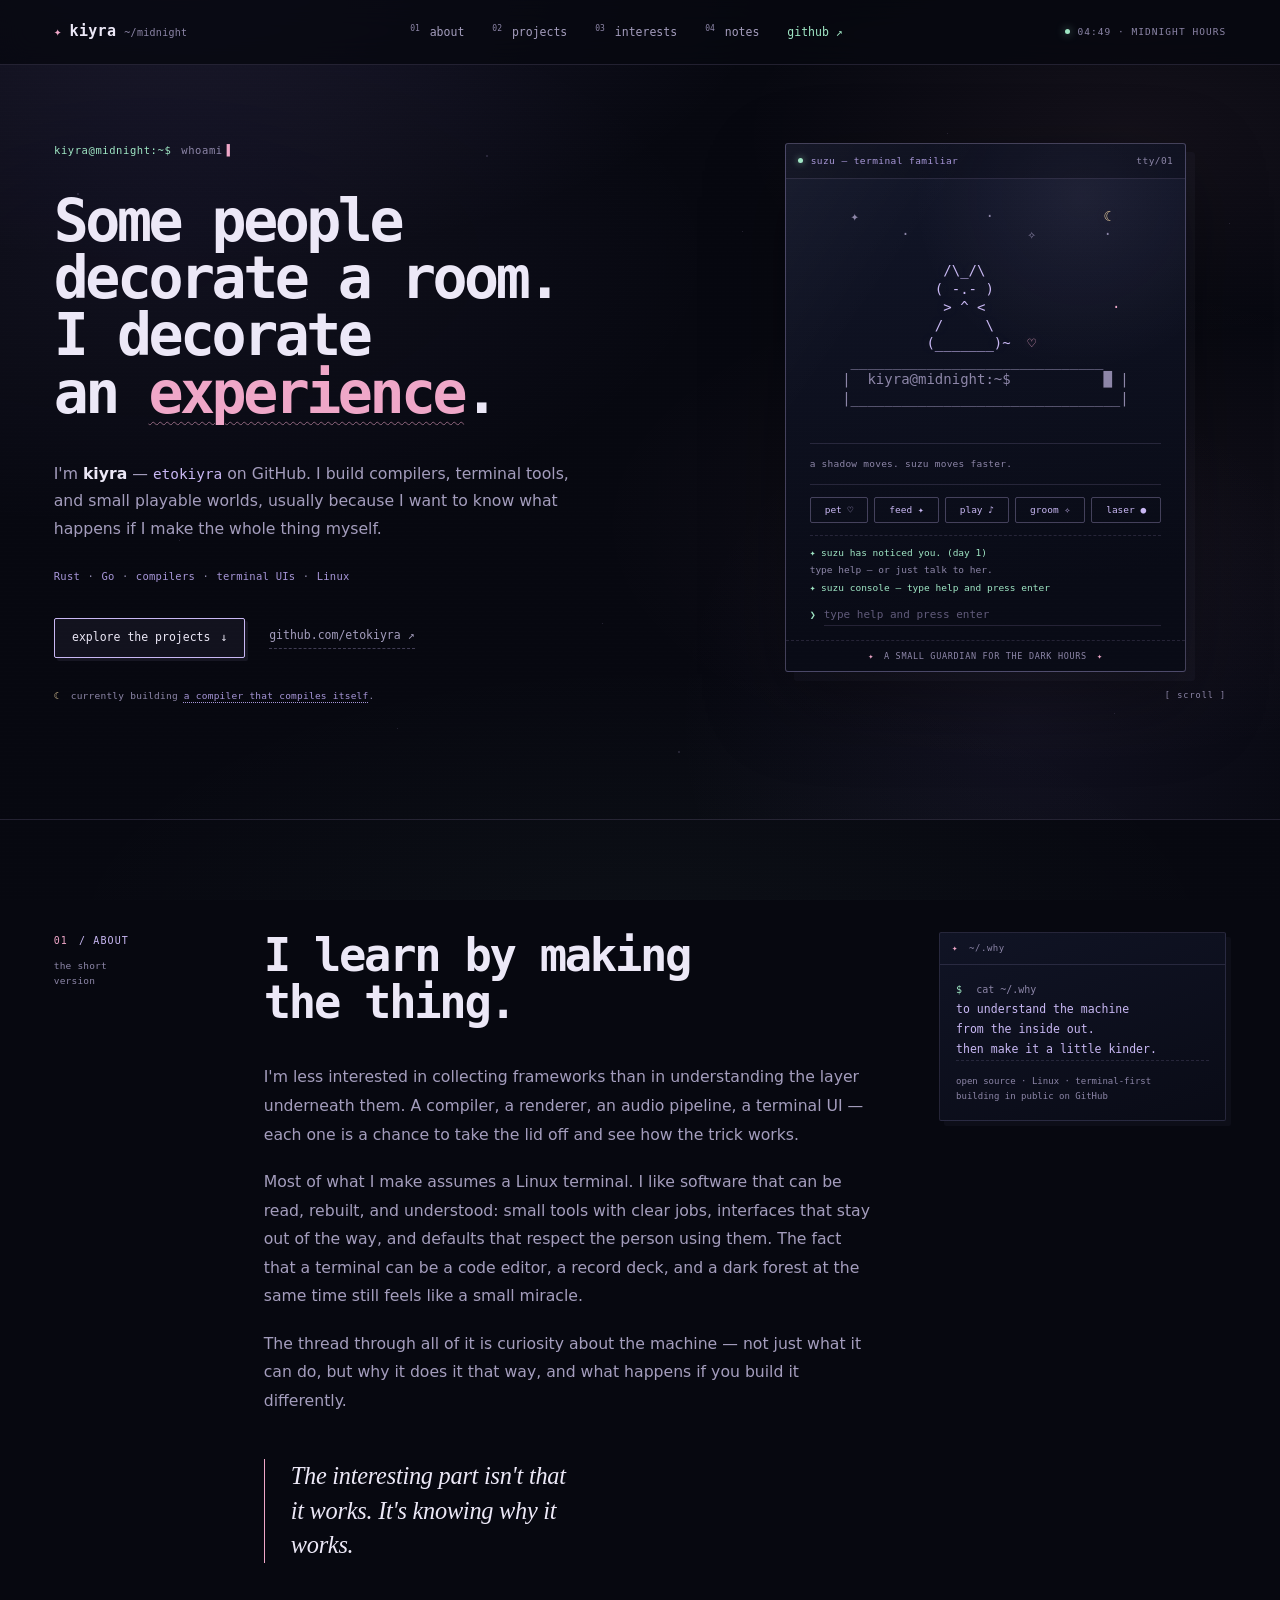
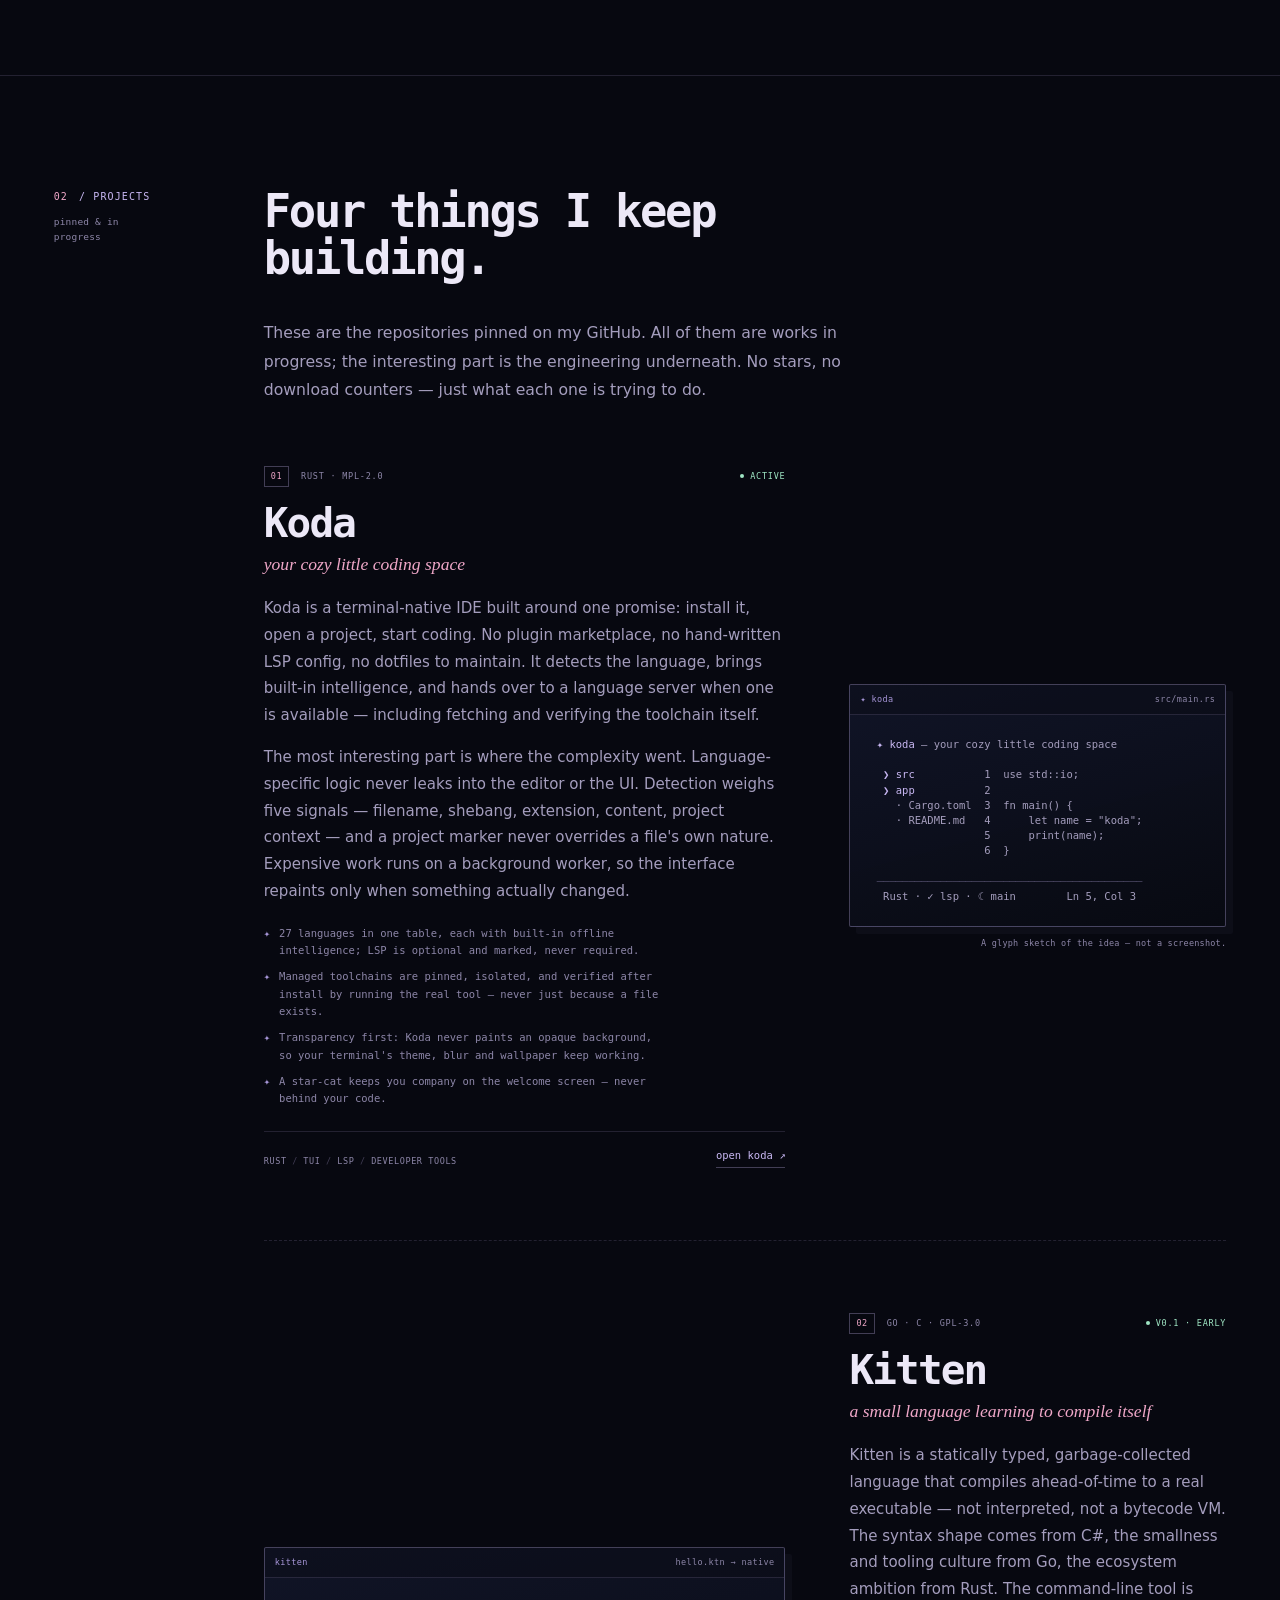
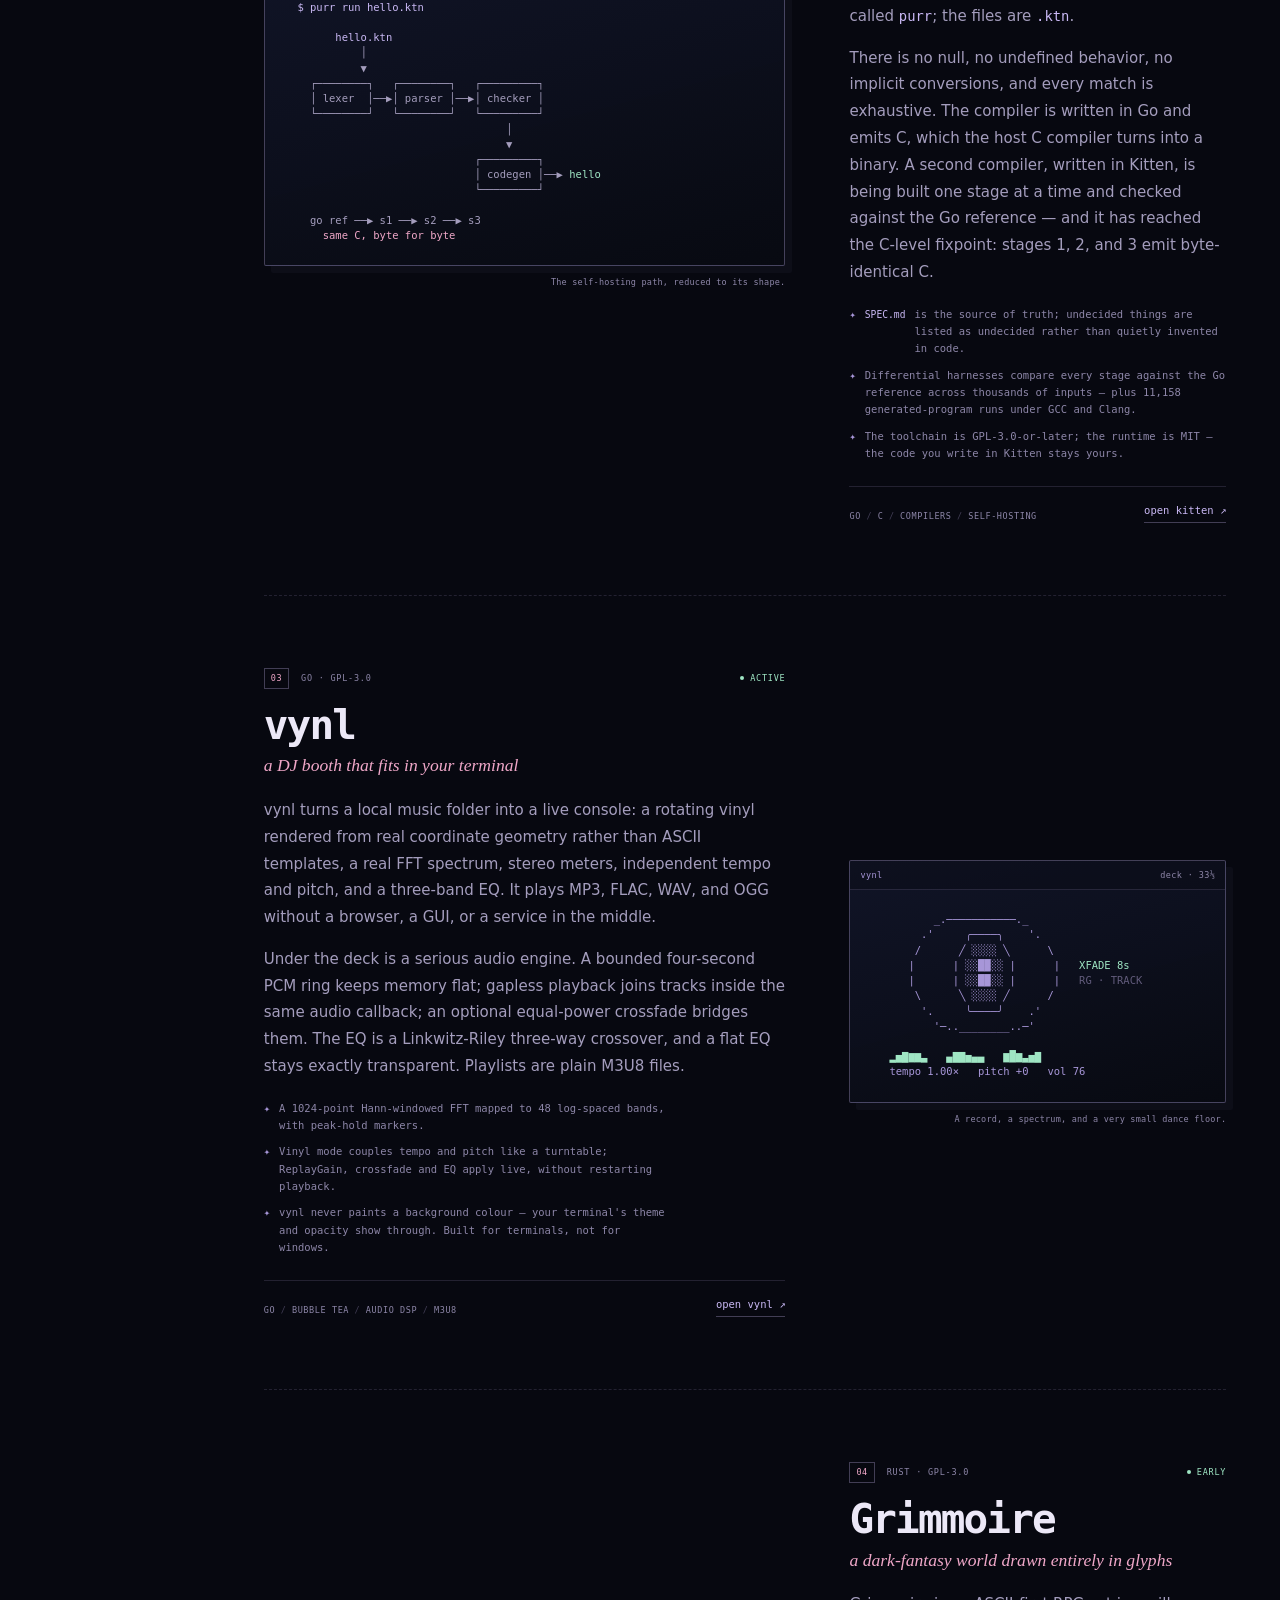
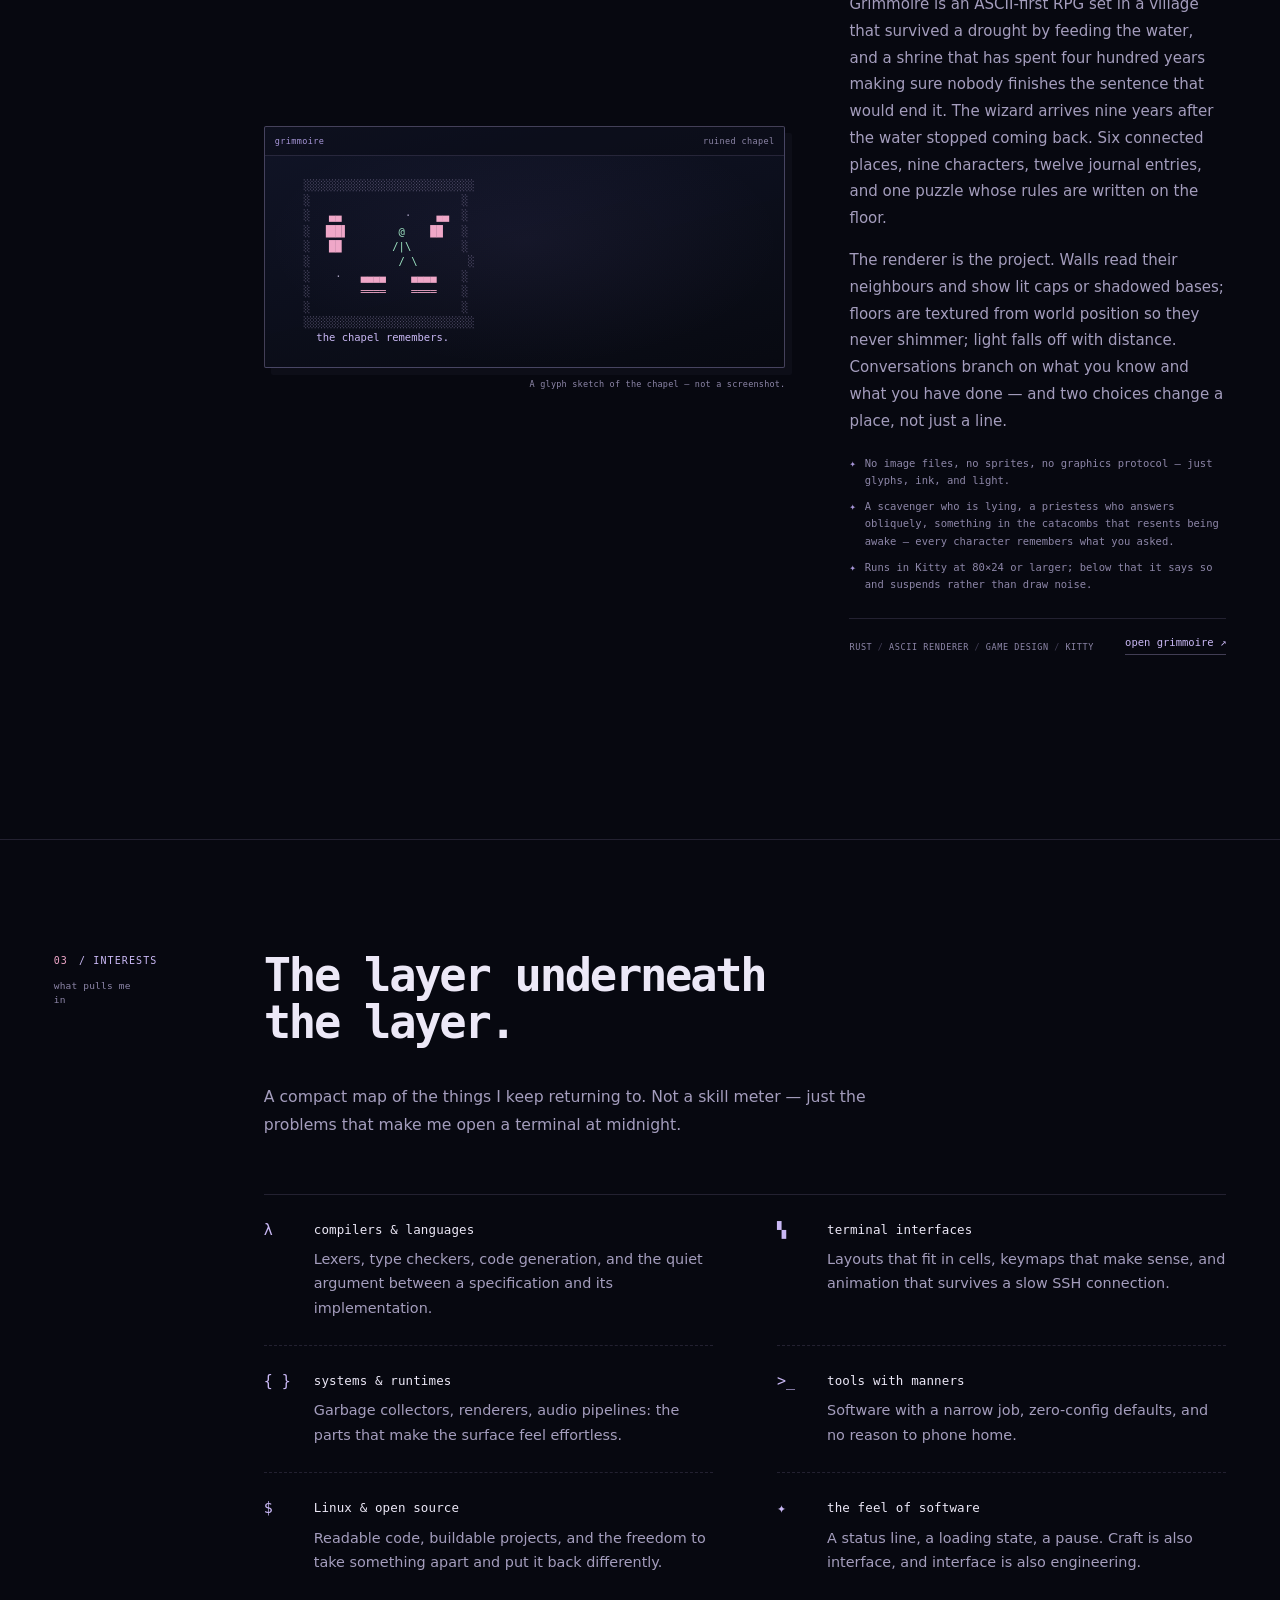
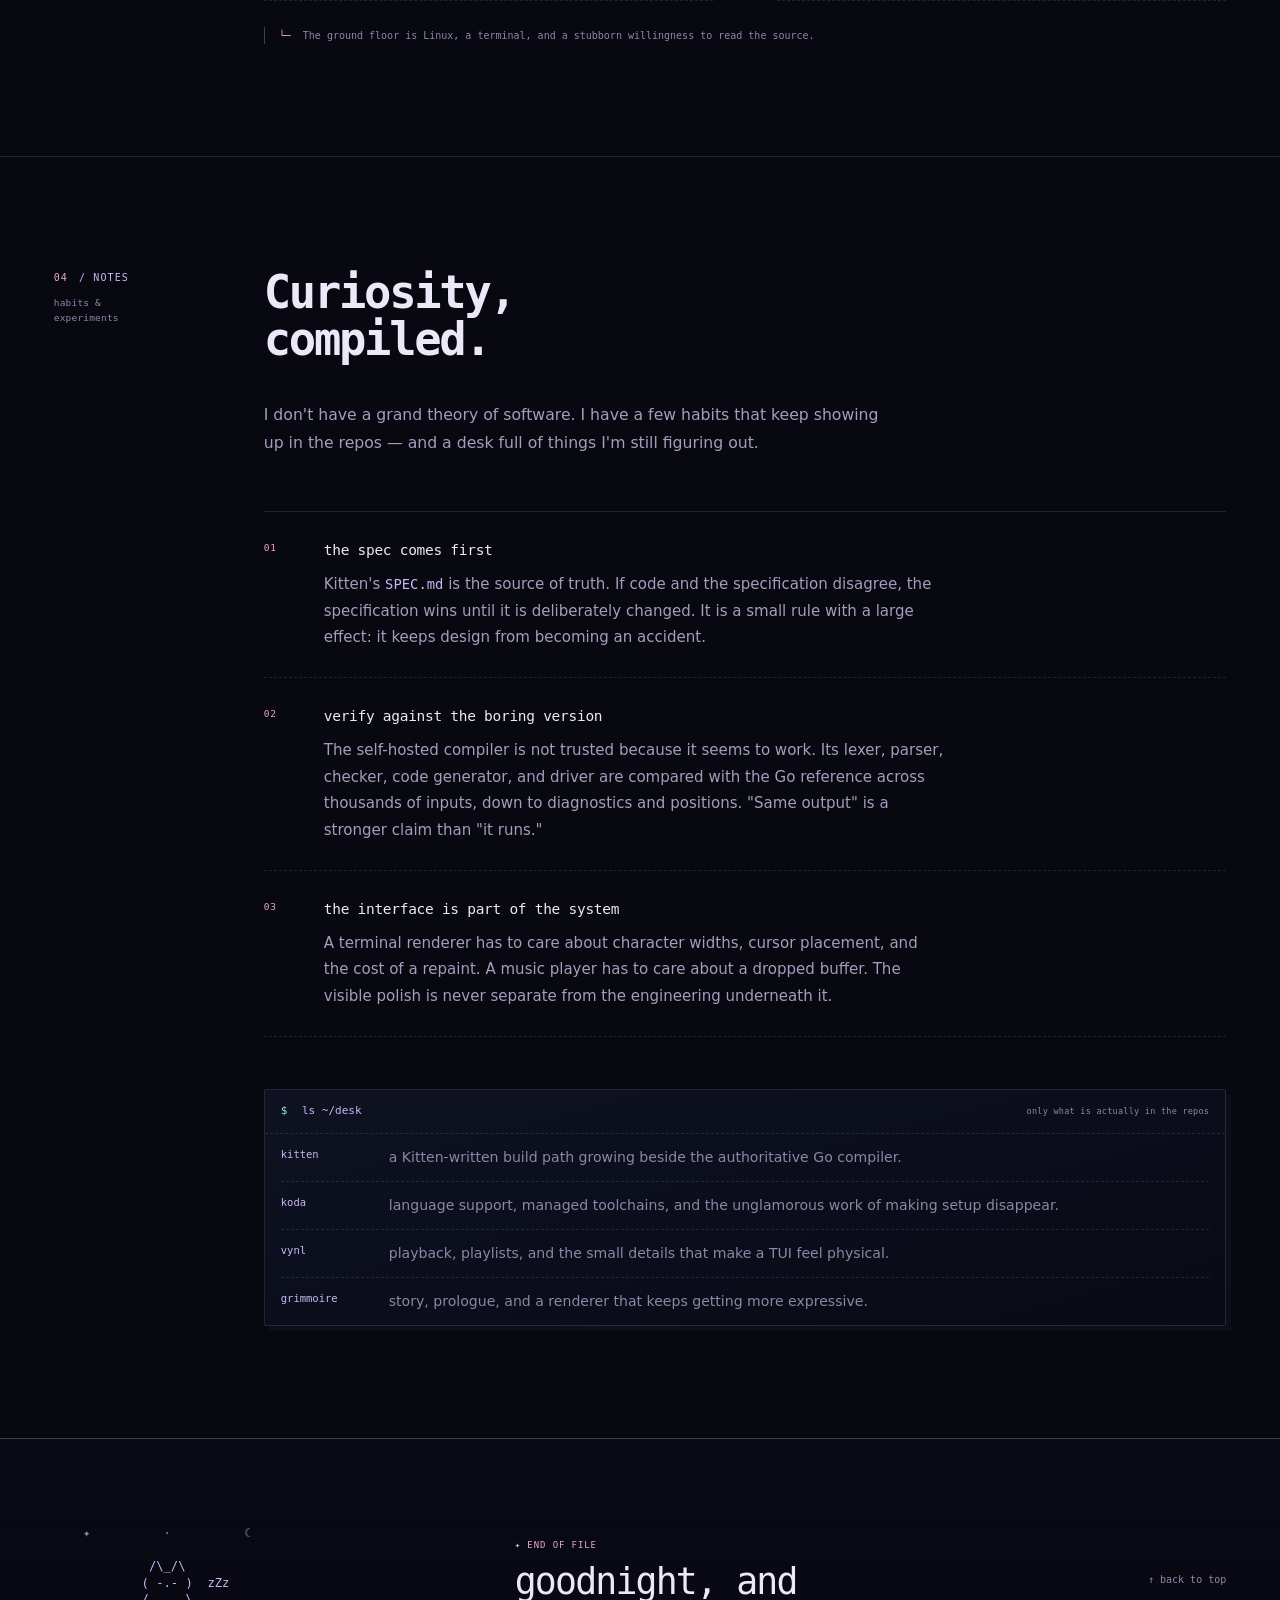
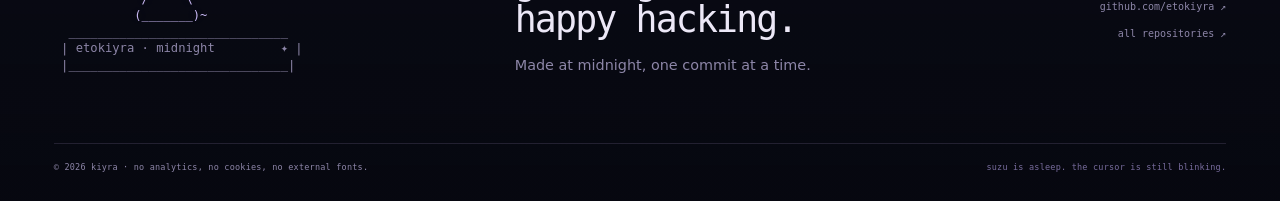
==== commit ea5cfa6f: "Fix curled-body alignment: bottom line returns to column 11" ====
--- a/site/index.html
+++ b/site/index.html
@@ -127,7 +127,7 @@
 <span class="art-cat">            (<span id="suzu-face"> o.o </span>)<span id="suzu-wave"> </span><span class="art-zz" id="suzu-zz">    </span></span>
 <span class="art-cat" id="suzu-mouth-row">             &gt;<span id="suzu-mouth"> ^ </span>&lt;               </span><span class="art-star">·</span>
 <span class="art-cat">           <span id="suzu-figure"> /     \
-(_______)~   </span></span><span class="art-heart">♡</span>
+           (_______)~  </span></span><span class="art-heart">♡</span>
 <span class="art-sill">  ______________________________
  |  kiyra@midnight:~$           █ |
  |________________________________|</span>
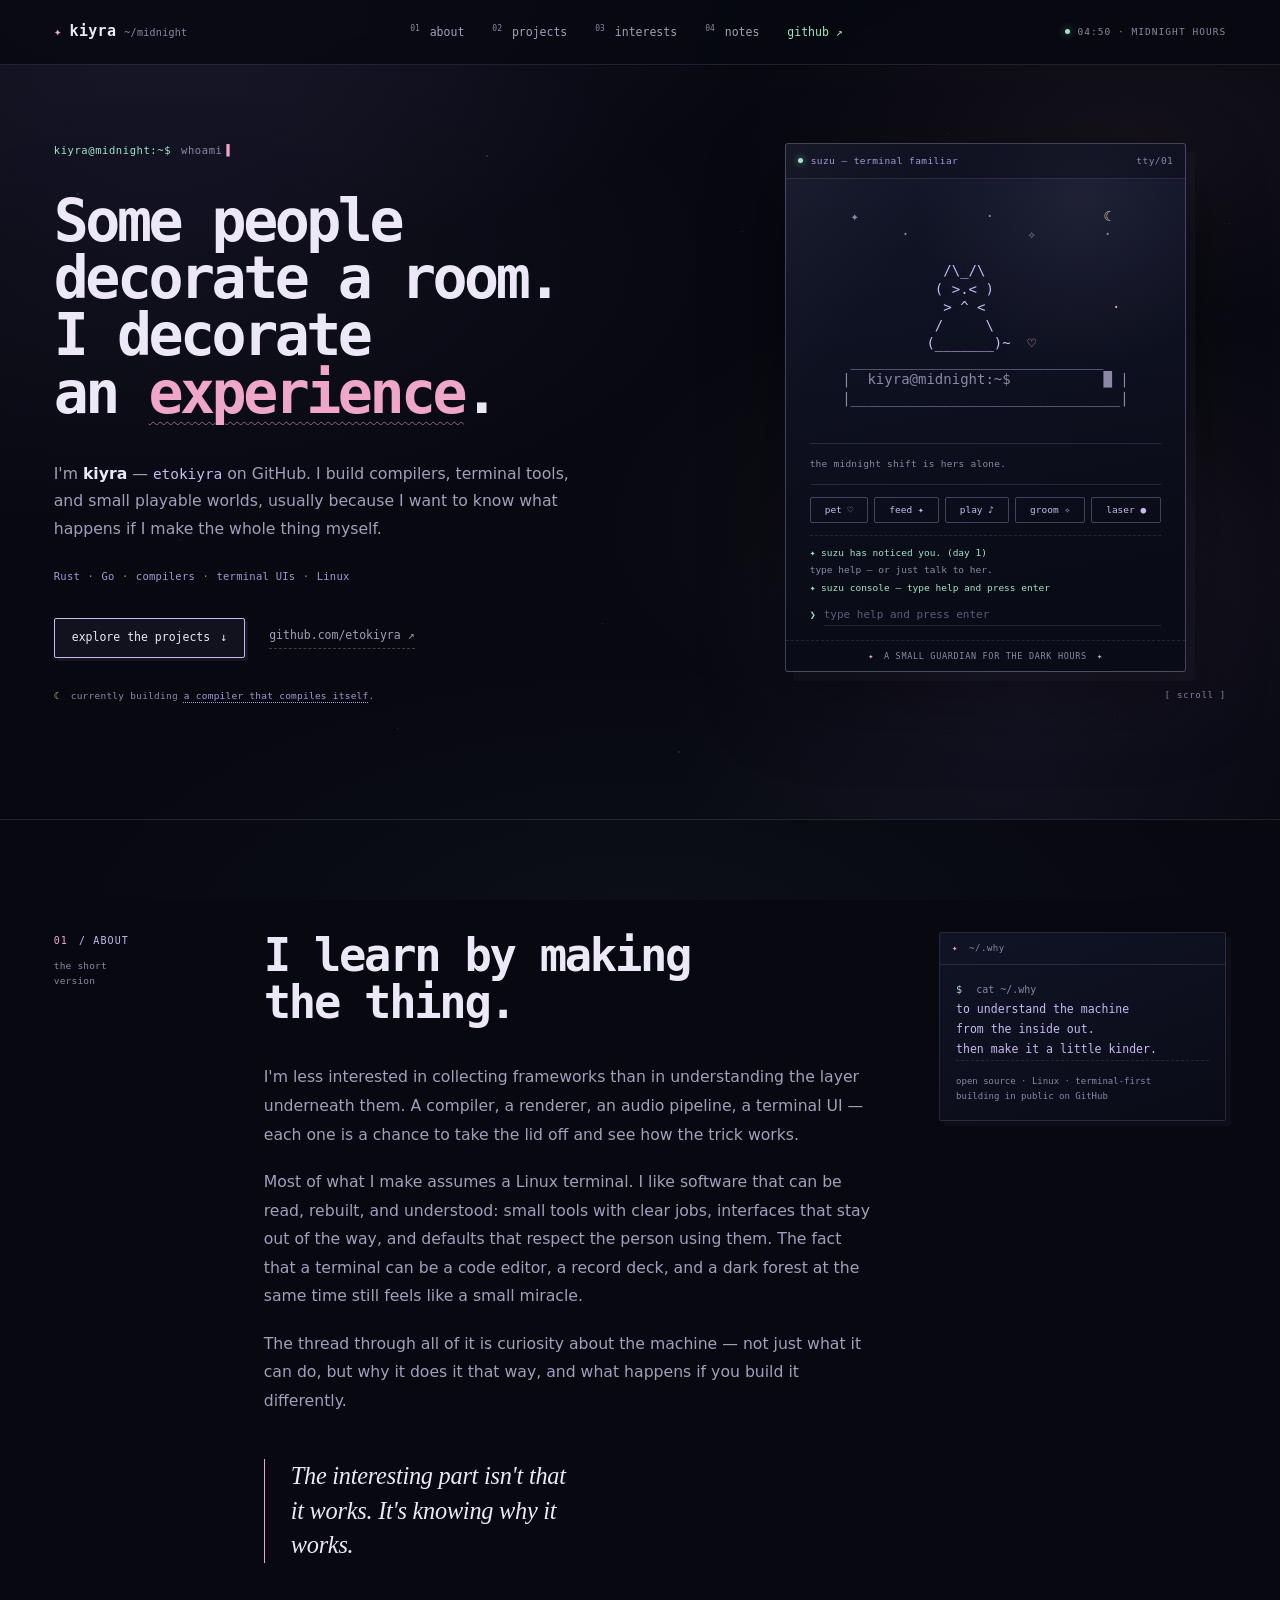
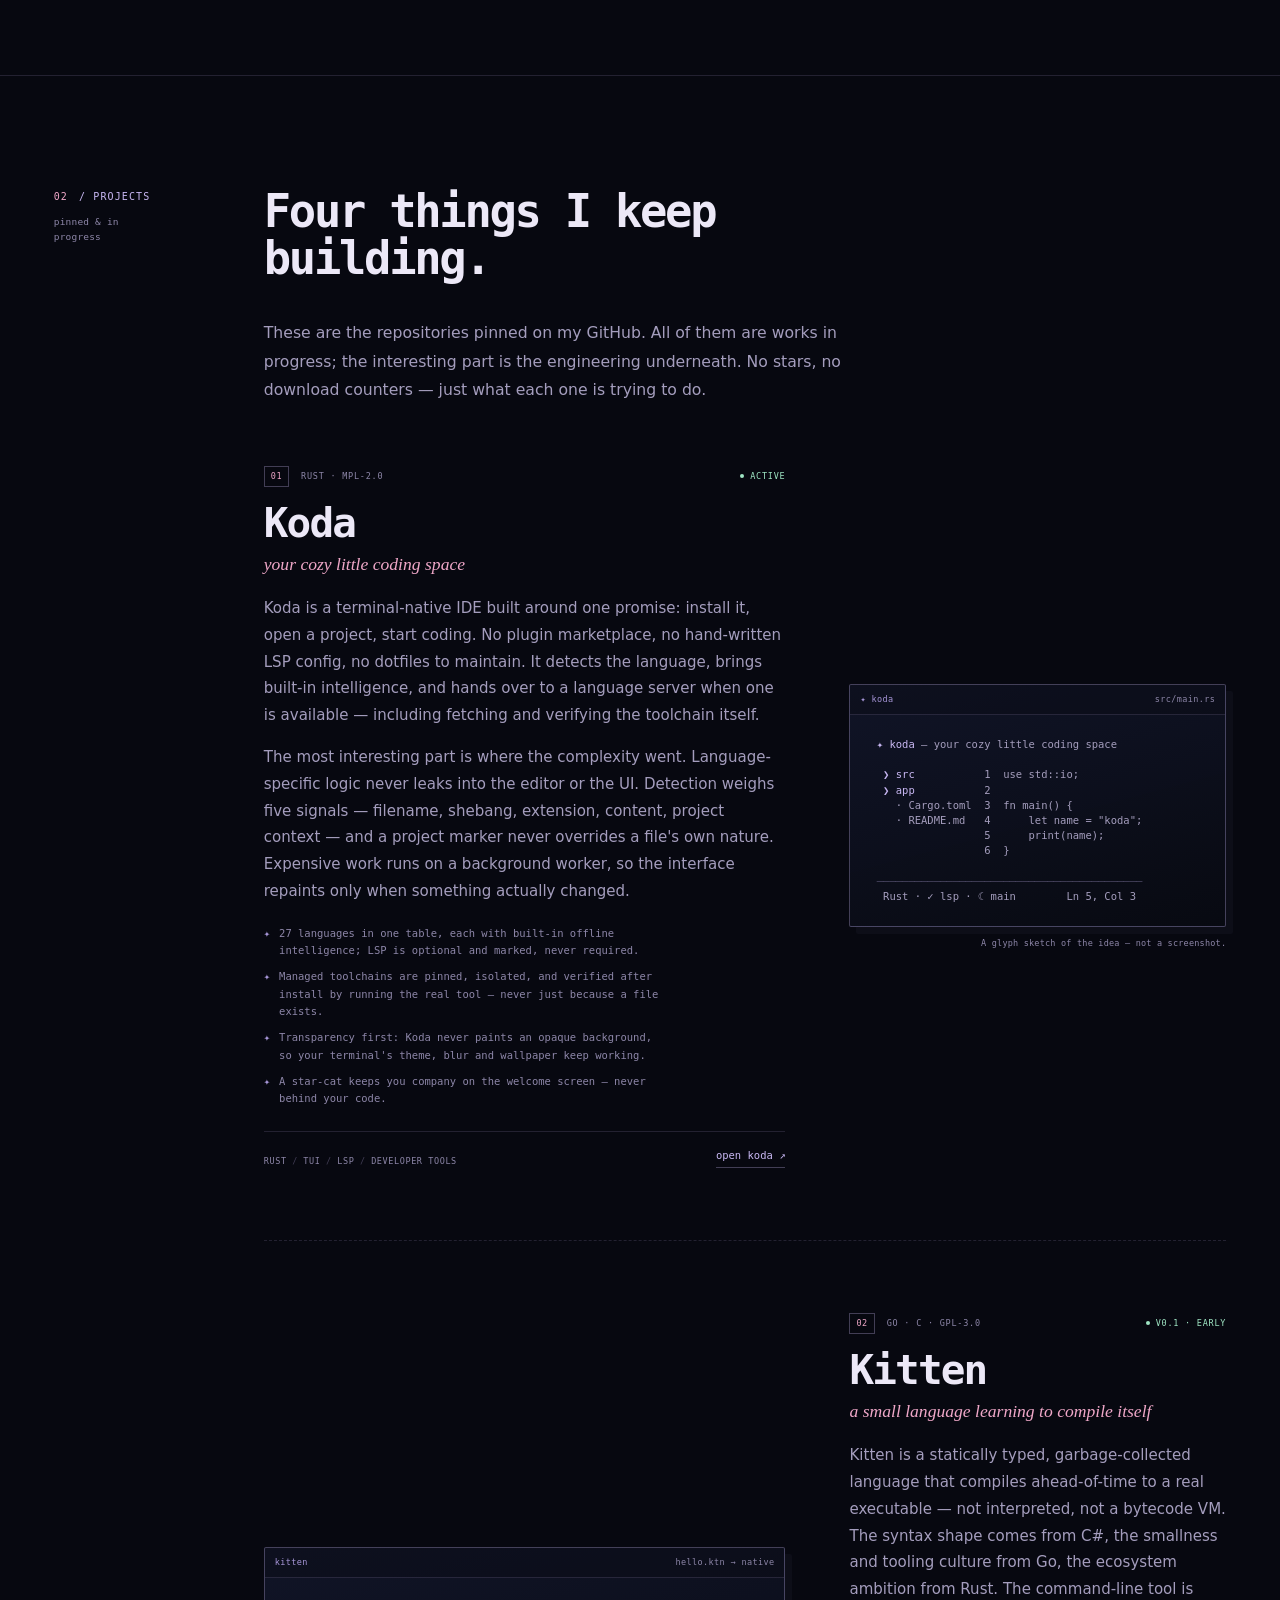
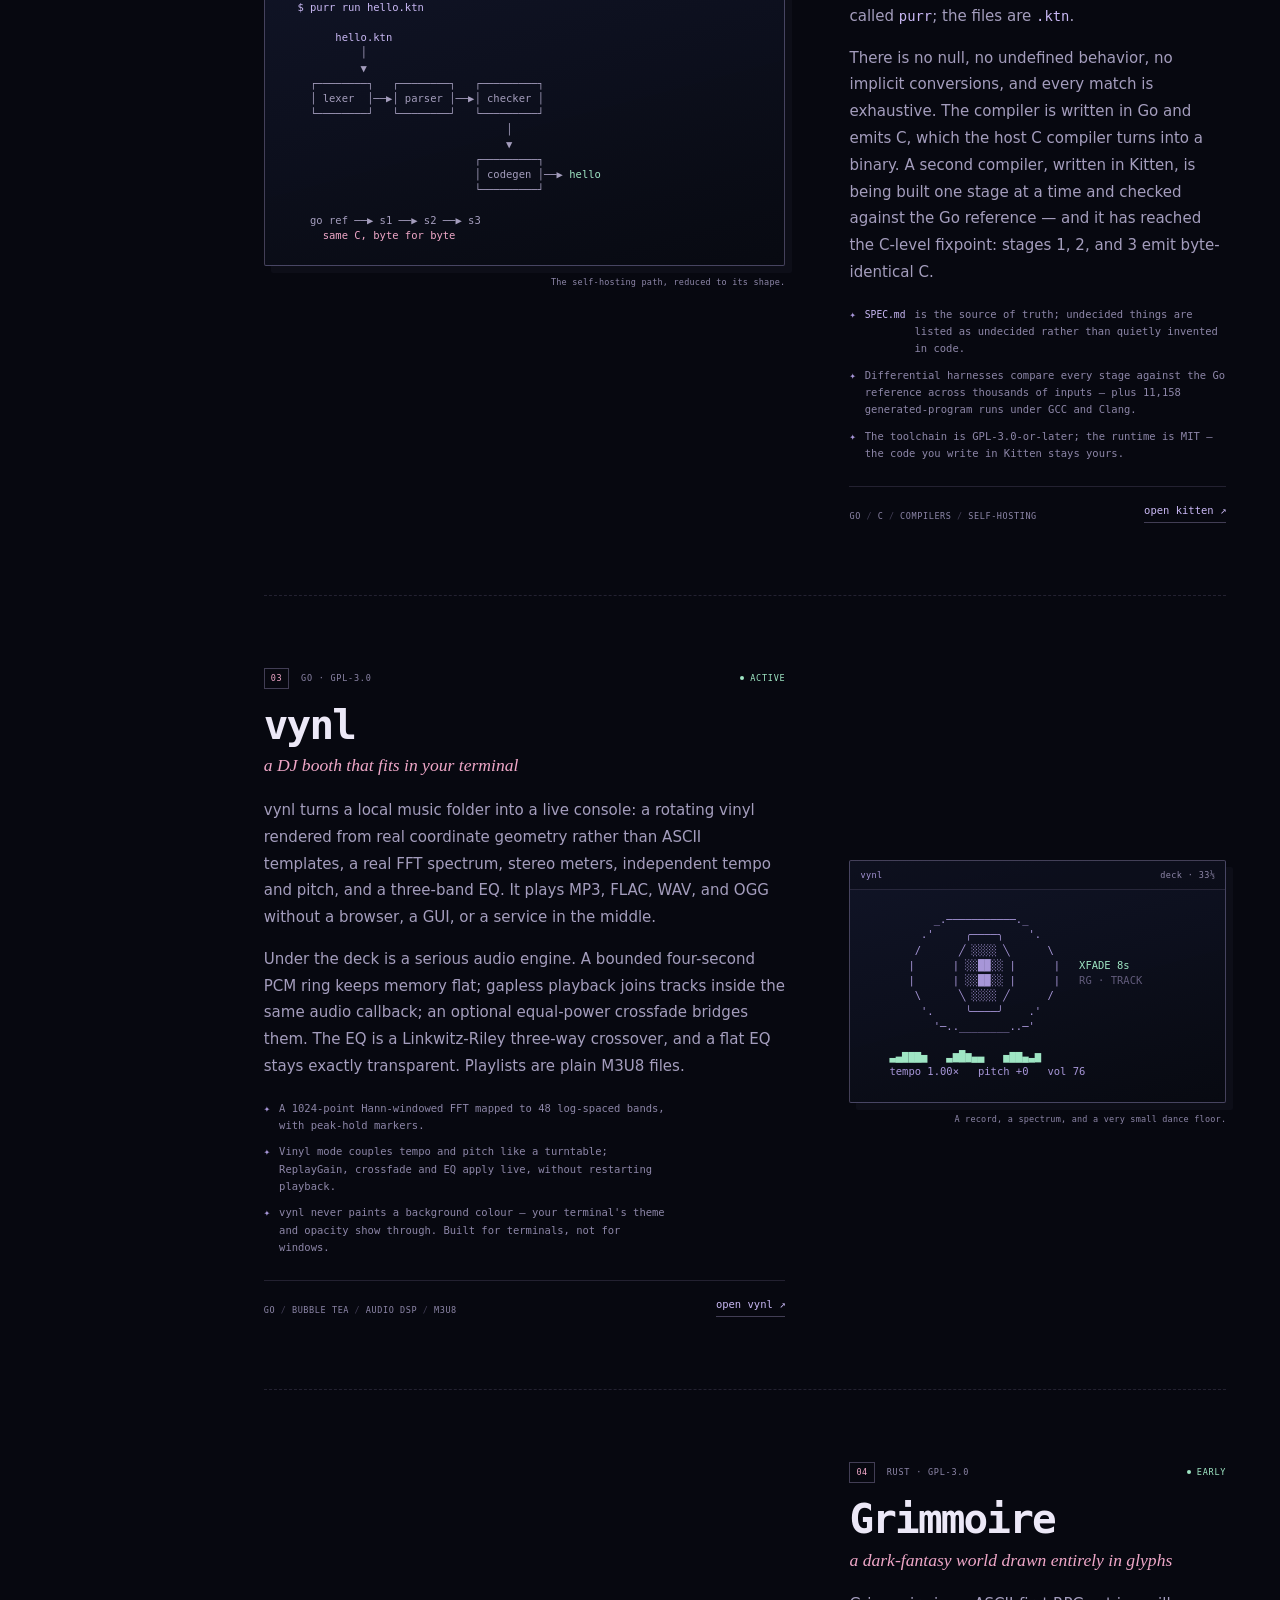
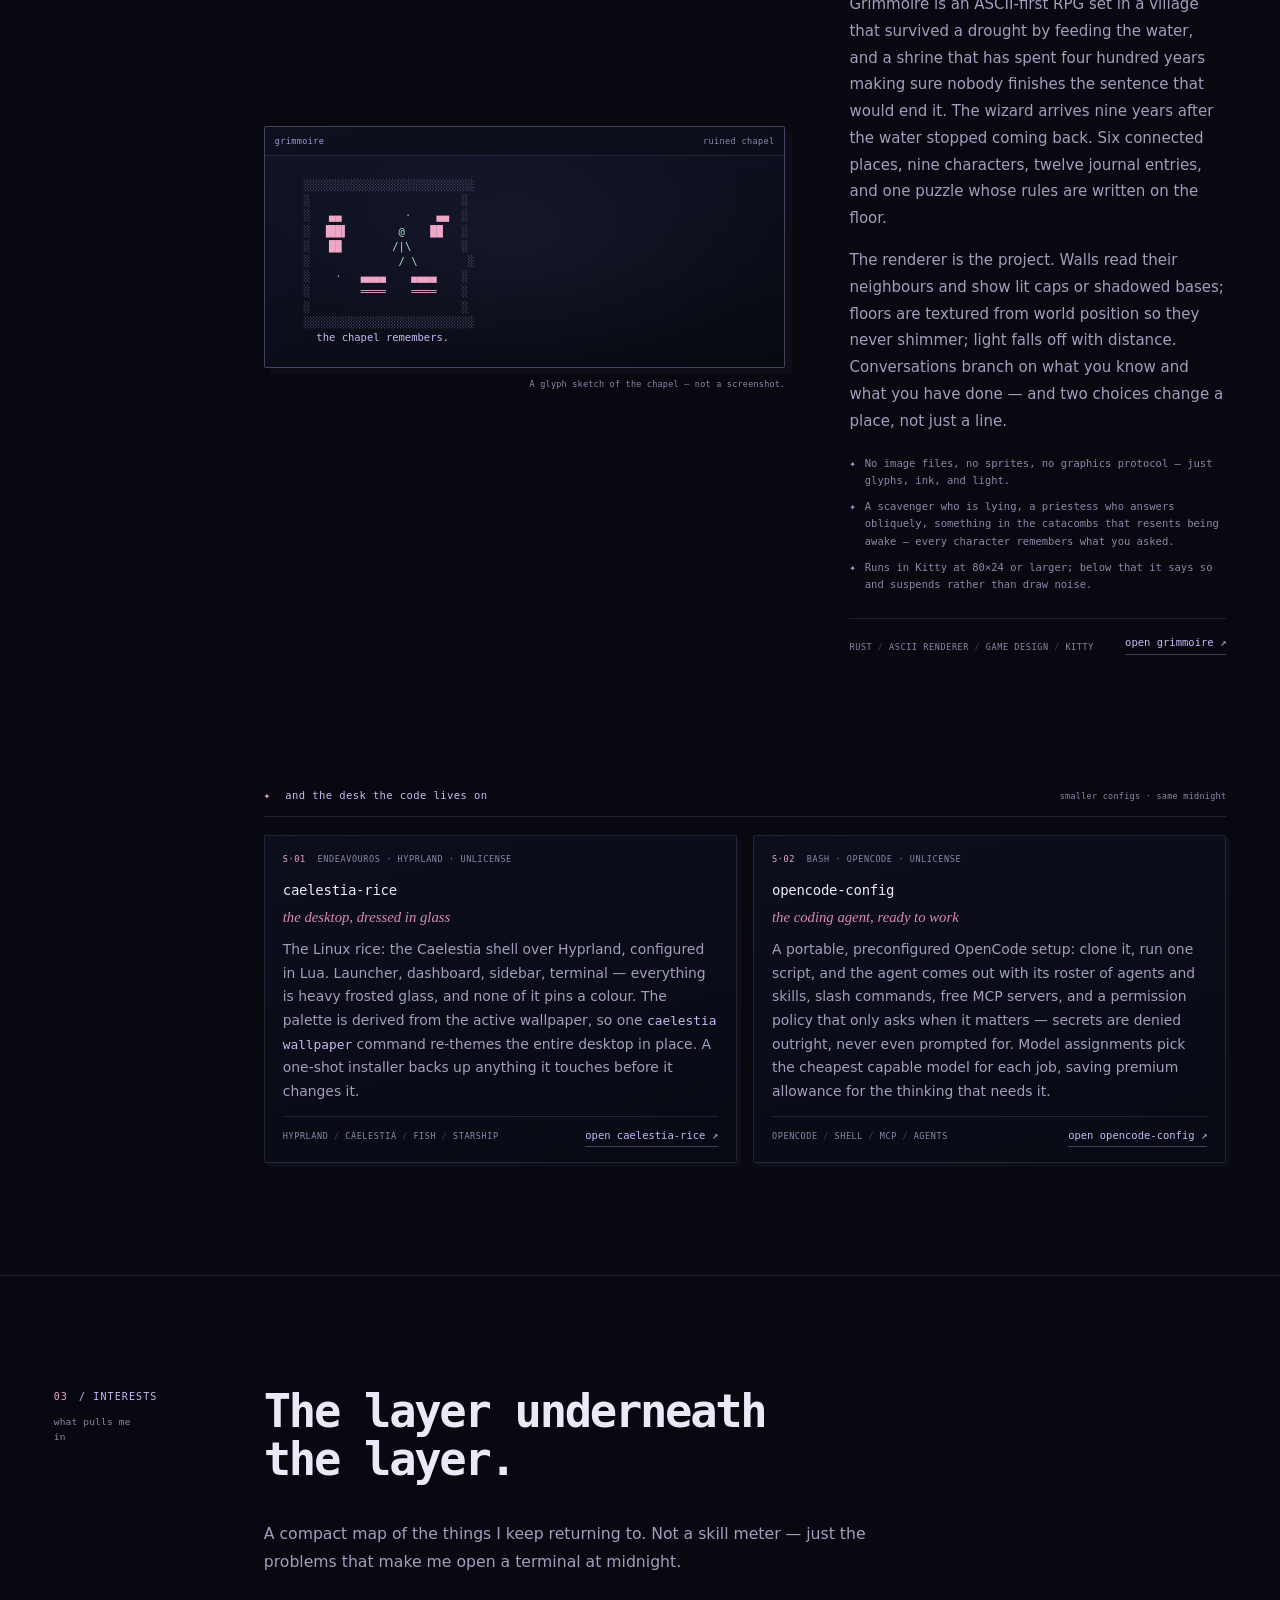
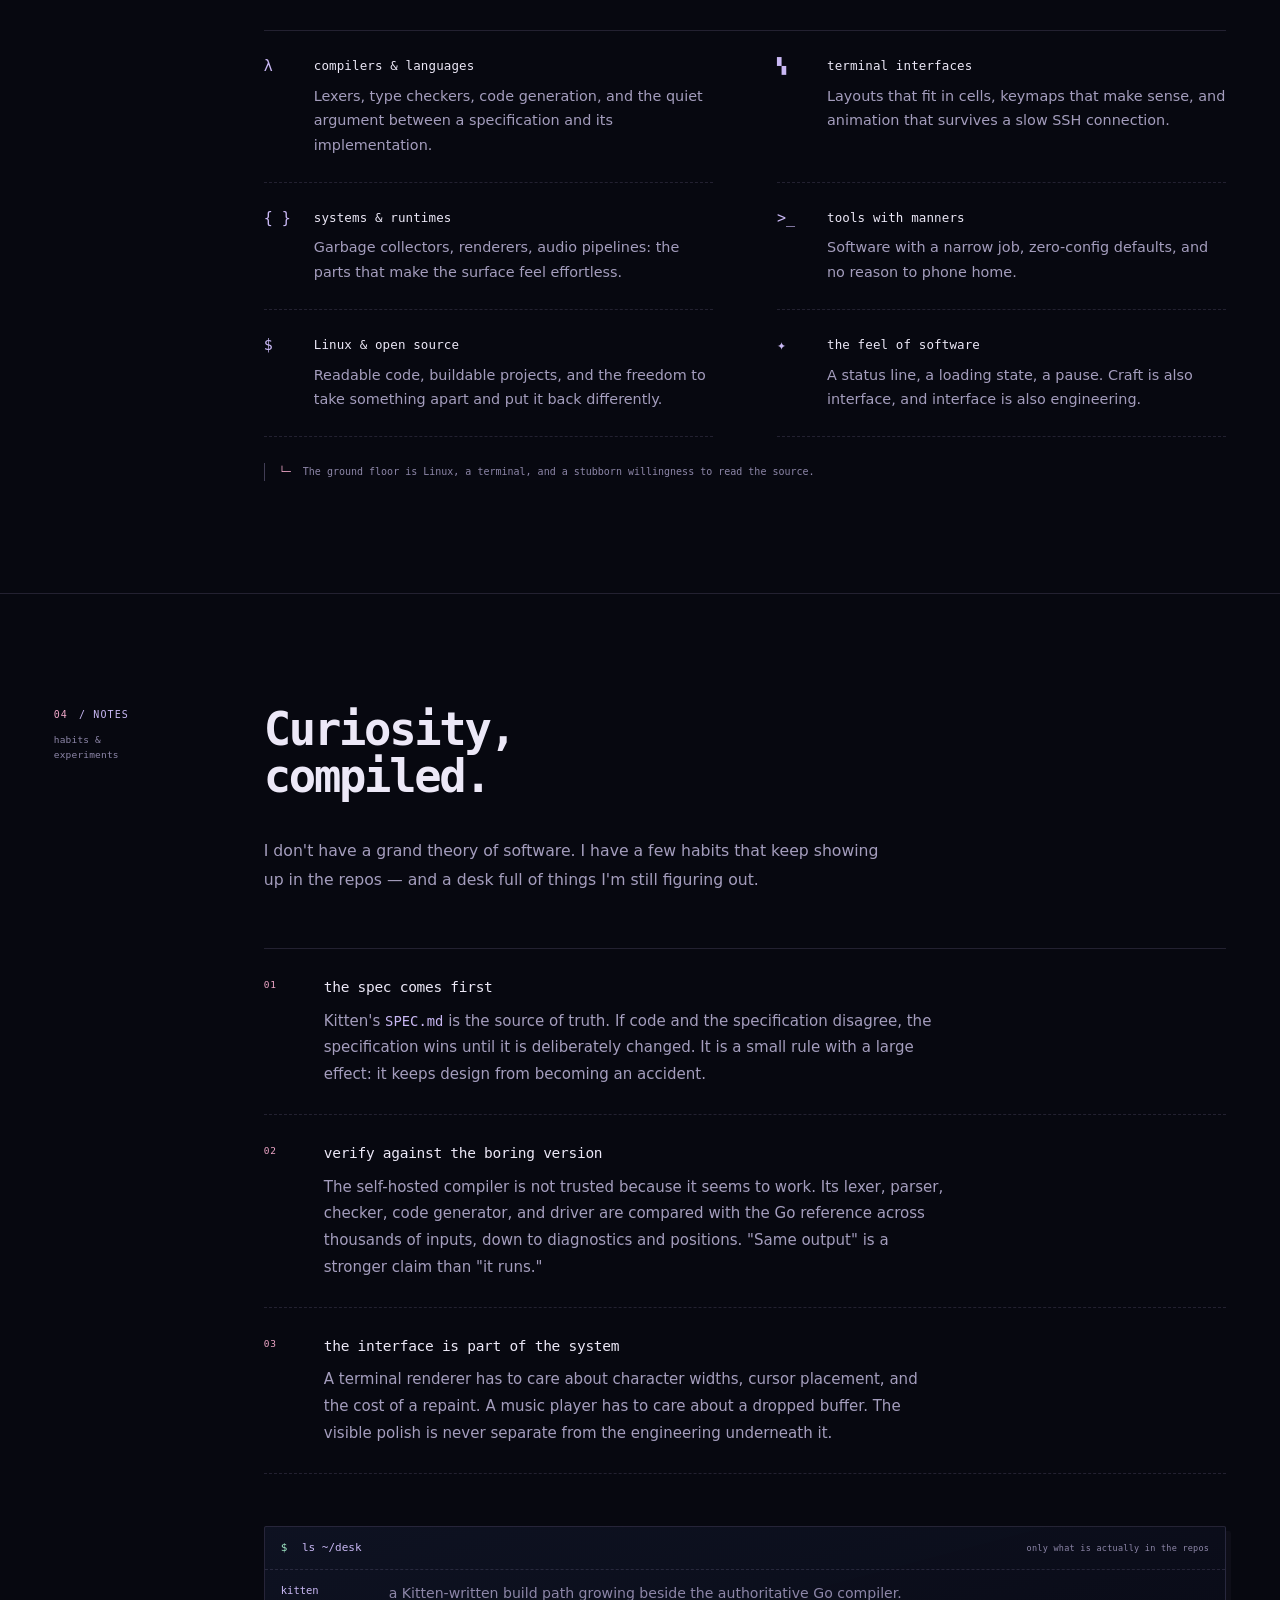
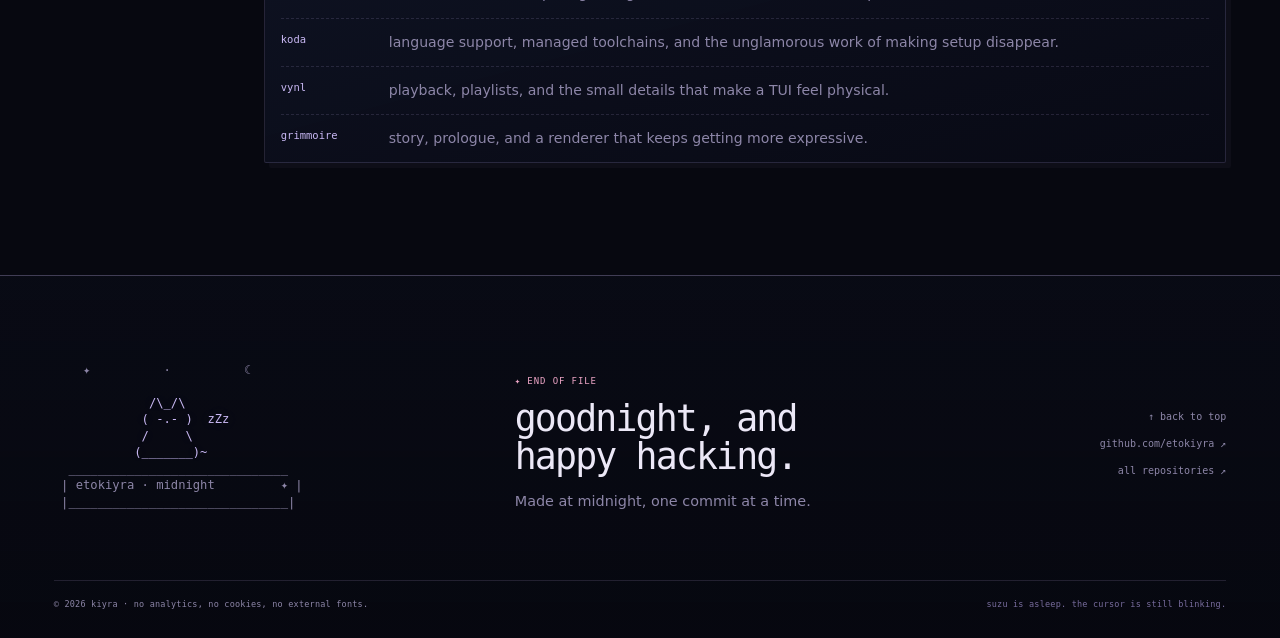
==== commit ae09cd83: "feat(site): smaller mention for caelestia-rice and opencode-config A compact 'and the desk the code " ====
--- a/site/index.html
+++ b/site/index.html
@@ -464,6 +464,61 @@
                 <p class="figcaption">A glyph sketch of the chapel — not a screenshot.</p>
               </div>
             </article>
+          </div>
+
+          <div class="side-projects">
+            <div class="side-head reveal">
+              <p class="side-title"><span aria-hidden="true">✦</span> and the desk the code lives on</p>
+              <p class="side-note">smaller configs · same midnight</p>
+            </div>
+
+            <div class="side-grid" data-stagger>
+              <article class="side-card reveal" id="caelestia-rice" aria-labelledby="caelestia-rice-title">
+                <p class="side-meta">
+                  <span class="side-index" aria-hidden="true">s·01</span>
+                  <span>EndeavourOS · Hyprland · Unlicense</span>
+                </p>
+                <h3 id="caelestia-rice-title">caelestia-rice</h3>
+                <p class="side-kicker">the desktop, dressed in glass</p>
+                <p>
+                  The Linux rice: the Caelestia shell over Hyprland, configured in Lua.
+                  Launcher, dashboard, sidebar, terminal — everything is heavy frosted glass,
+                  and none of it pins a colour. The palette is derived from the active
+                  wallpaper, so one <span class="mono">caelestia wallpaper</span> command
+                  re-themes the entire desktop in place. A one-shot installer backs up
+                  anything it touches before it changes it.
+                </p>
+                <div class="side-foot">
+                  <ul class="tech-list" aria-label="caelestia-rice technologies">
+                    <li>Hyprland</li><li>Caelestia</li><li>fish</li><li>starship</li>
+                  </ul>
+                  <a class="project-link" href="https://github.com/etokiyra/caelestia-rice" target="_blank" rel="noopener">open caelestia-rice <span aria-hidden="true">↗</span><span class="sr-only"> (opens in a new tab)</span></a>
+                </div>
+              </article>
+
+              <article class="side-card reveal" id="opencode-config" aria-labelledby="opencode-config-title">
+                <p class="side-meta">
+                  <span class="side-index" aria-hidden="true">s·02</span>
+                  <span>Bash · OpenCode · Unlicense</span>
+                </p>
+                <h3 id="opencode-config-title">opencode-config</h3>
+                <p class="side-kicker">the coding agent, ready to work</p>
+                <p>
+                  A portable, preconfigured OpenCode setup: clone it, run one script, and the
+                  agent comes out with its roster of agents and skills, slash commands, free
+                  MCP servers, and a permission policy that only asks when it matters —
+                  secrets are denied outright, never even prompted for. Model assignments
+                  pick the cheapest capable model for each job, saving premium allowance for
+                  the thinking that needs it.
+                </p>
+                <div class="side-foot">
+                  <ul class="tech-list" aria-label="opencode-config technologies">
+                    <li>OpenCode</li><li>shell</li><li>MCP</li><li>agents</li>
+                  </ul>
+                  <a class="project-link" href="https://github.com/etokiyra/opencode-config" target="_blank" rel="noopener">open opencode-config <span aria-hidden="true">↗</span><span class="sr-only"> (opens in a new tab)</span></a>
+                </div>
+              </article>
+            </div>
           </div>
         </div>
       </div>
--- a/site/assets/css/style.css
+++ b/site/assets/css/style.css
@@ -1189,6 +1189,124 @@
 }
 
 /* --------------------------------------------------------------------------
+   Side projects — smaller repos, deliberately smaller mention
+   -------------------------------------------------------------------------- */
+
+.side-projects {
+  margin-top: clamp(40px, 6vw, 60px);
+}
+
+.side-head {
+  display: flex;
+  align-items: baseline;
+  justify-content: space-between;
+  flex-wrap: wrap;
+  gap: 8px 18px;
+  padding-bottom: 12px;
+  border-bottom: 1px solid var(--line);
+  font-family: var(--mono);
+}
+
+.side-title {
+  margin: 0;
+  color: var(--lav);
+  font-size: 10.5px;
+  letter-spacing: 0.04em;
+}
+
+.side-title span {
+  margin-right: 8px;
+  color: var(--pink);
+}
+
+.side-note {
+  margin: 0;
+  color: var(--dim);
+  font-size: 8.5px;
+  letter-spacing: 0.03em;
+}
+
+.side-grid {
+  display: grid;
+  grid-template-columns: repeat(2, minmax(0, 1fr));
+  gap: 16px;
+  margin-top: 18px;
+}
+
+.side-card {
+  display: flex;
+  flex-direction: column;
+  padding: 16px 18px 15px;
+  border: 1px solid var(--line);
+  border-radius: 2px;
+  background: linear-gradient(165deg, rgba(18, 22, 41, 0.5), rgba(9, 11, 22, 0.62));
+  box-shadow: 4px 4px 0 rgba(201, 184, 244, 0.03);
+  transition: border-color 180ms ease;
+}
+
+.side-card:hover {
+  border-color: var(--line-strong);
+}
+
+.side-meta {
+  display: flex;
+  align-items: baseline;
+  gap: 12px;
+  margin: 0 0 12px;
+  color: var(--dim);
+  font-family: var(--mono);
+  font-size: 8.5px;
+  letter-spacing: 0.07em;
+  text-transform: uppercase;
+}
+
+.side-index {
+  color: var(--pink);
+}
+
+.side-card h3 {
+  margin: 0 0 4px;
+  color: var(--text);
+  font-family: var(--mono);
+  font-size: 14px;
+  font-weight: 500;
+  letter-spacing: -0.02em;
+  transition: color 180ms ease;
+}
+
+.side-card:hover h3 {
+  color: var(--lav);
+}
+
+.side-kicker {
+  margin: 0 0 10px;
+  color: var(--pink-soft);
+  font-family: var(--serif);
+  font-size: 0.92rem;
+  font-style: italic;
+  line-height: 1.45;
+}
+
+.side-card p:not(.side-kicker):not(.side-meta) {
+  max-width: 58ch;
+  margin: 0 0 12px;
+  color: var(--muted);
+  font-size: 0.87rem;
+  line-height: 1.7;
+}
+
+.side-foot {
+  display: flex;
+  align-items: baseline;
+  justify-content: space-between;
+  flex-wrap: wrap;
+  gap: 10px 18px;
+  margin-top: auto;
+  padding-top: 10px;
+  border-top: 1px solid var(--line);
+}
+
+/* --------------------------------------------------------------------------
    Interests
    -------------------------------------------------------------------------- */
 
@@ -2449,6 +2567,16 @@
 
   .not-found-art {
     font-size: clamp(9px, 2vw, 12.5px);
+  }
+}
+
+@media (max-width: 760px) {
+  .side-grid {
+    grid-template-columns: minmax(0, 1fr);
+  }
+
+  .side-card p:not(.side-kicker):not(.side-meta) {
+    max-width: none;
   }
 }
 
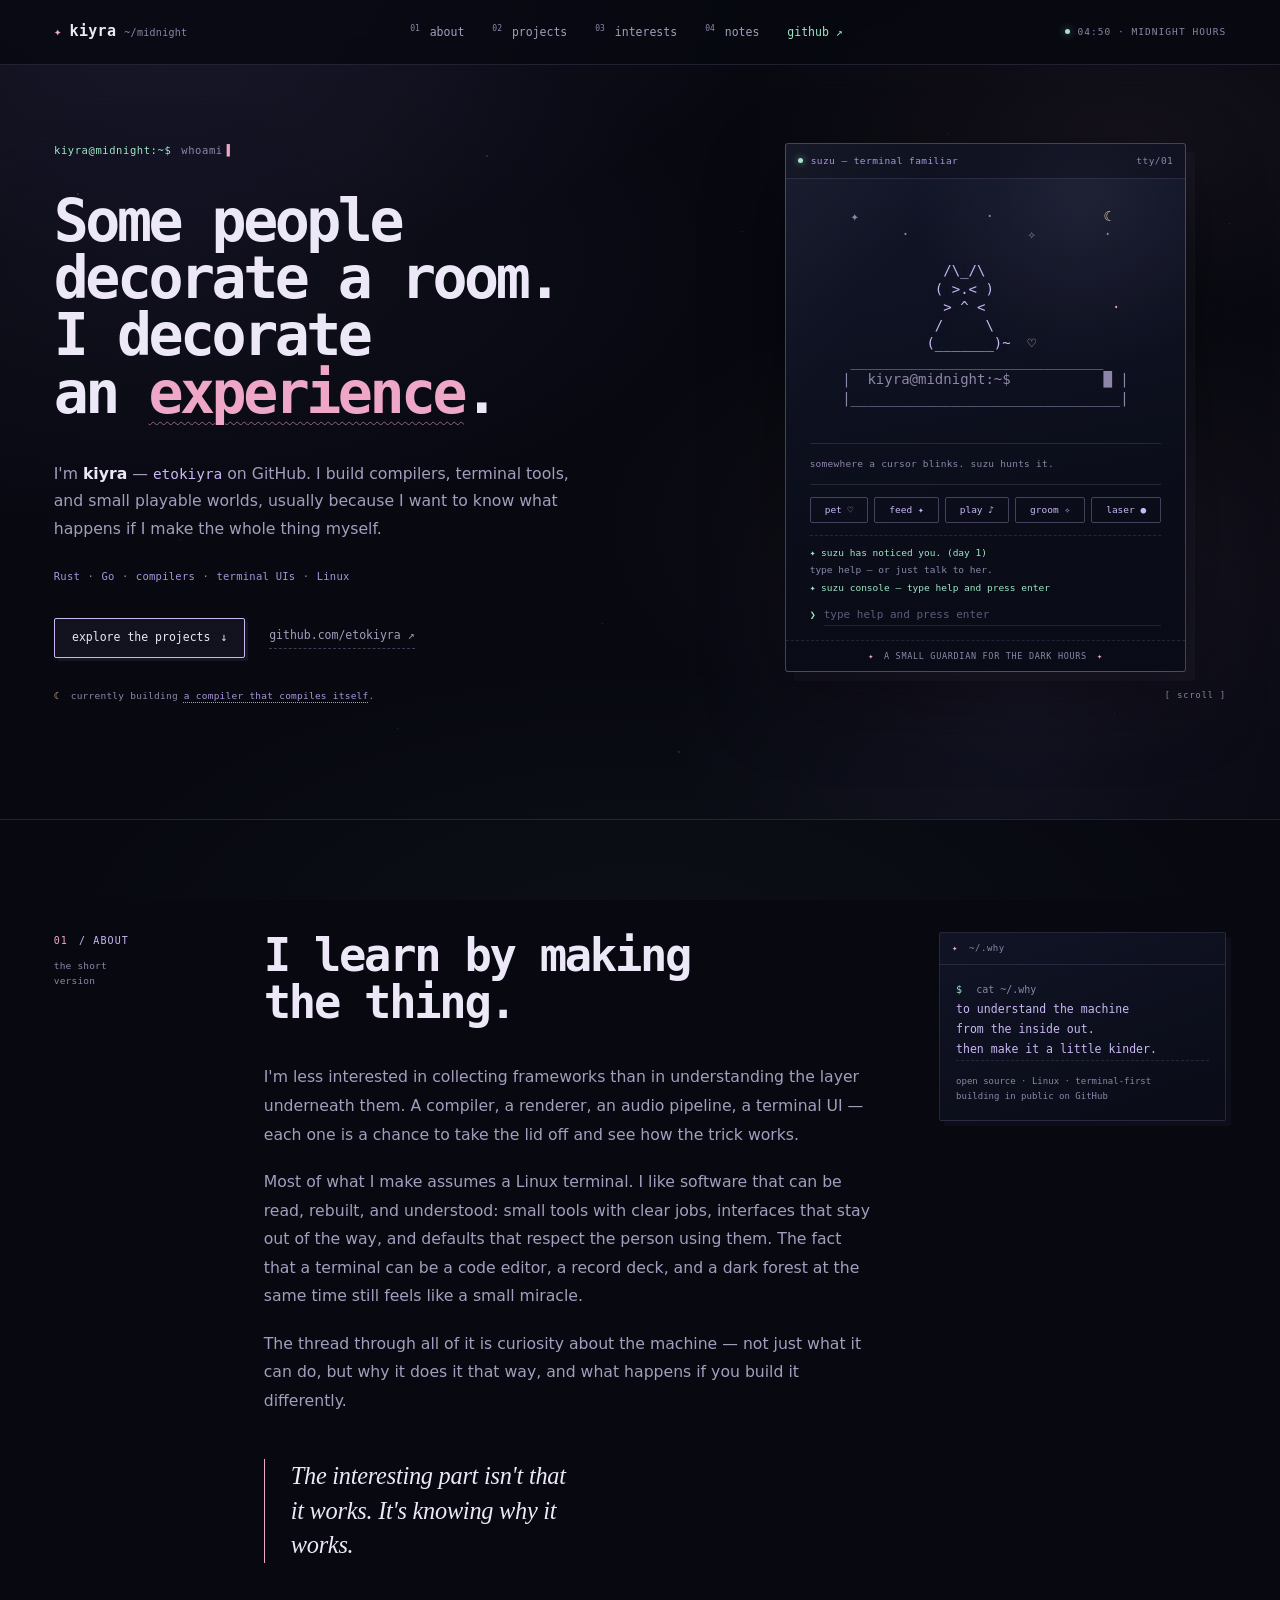
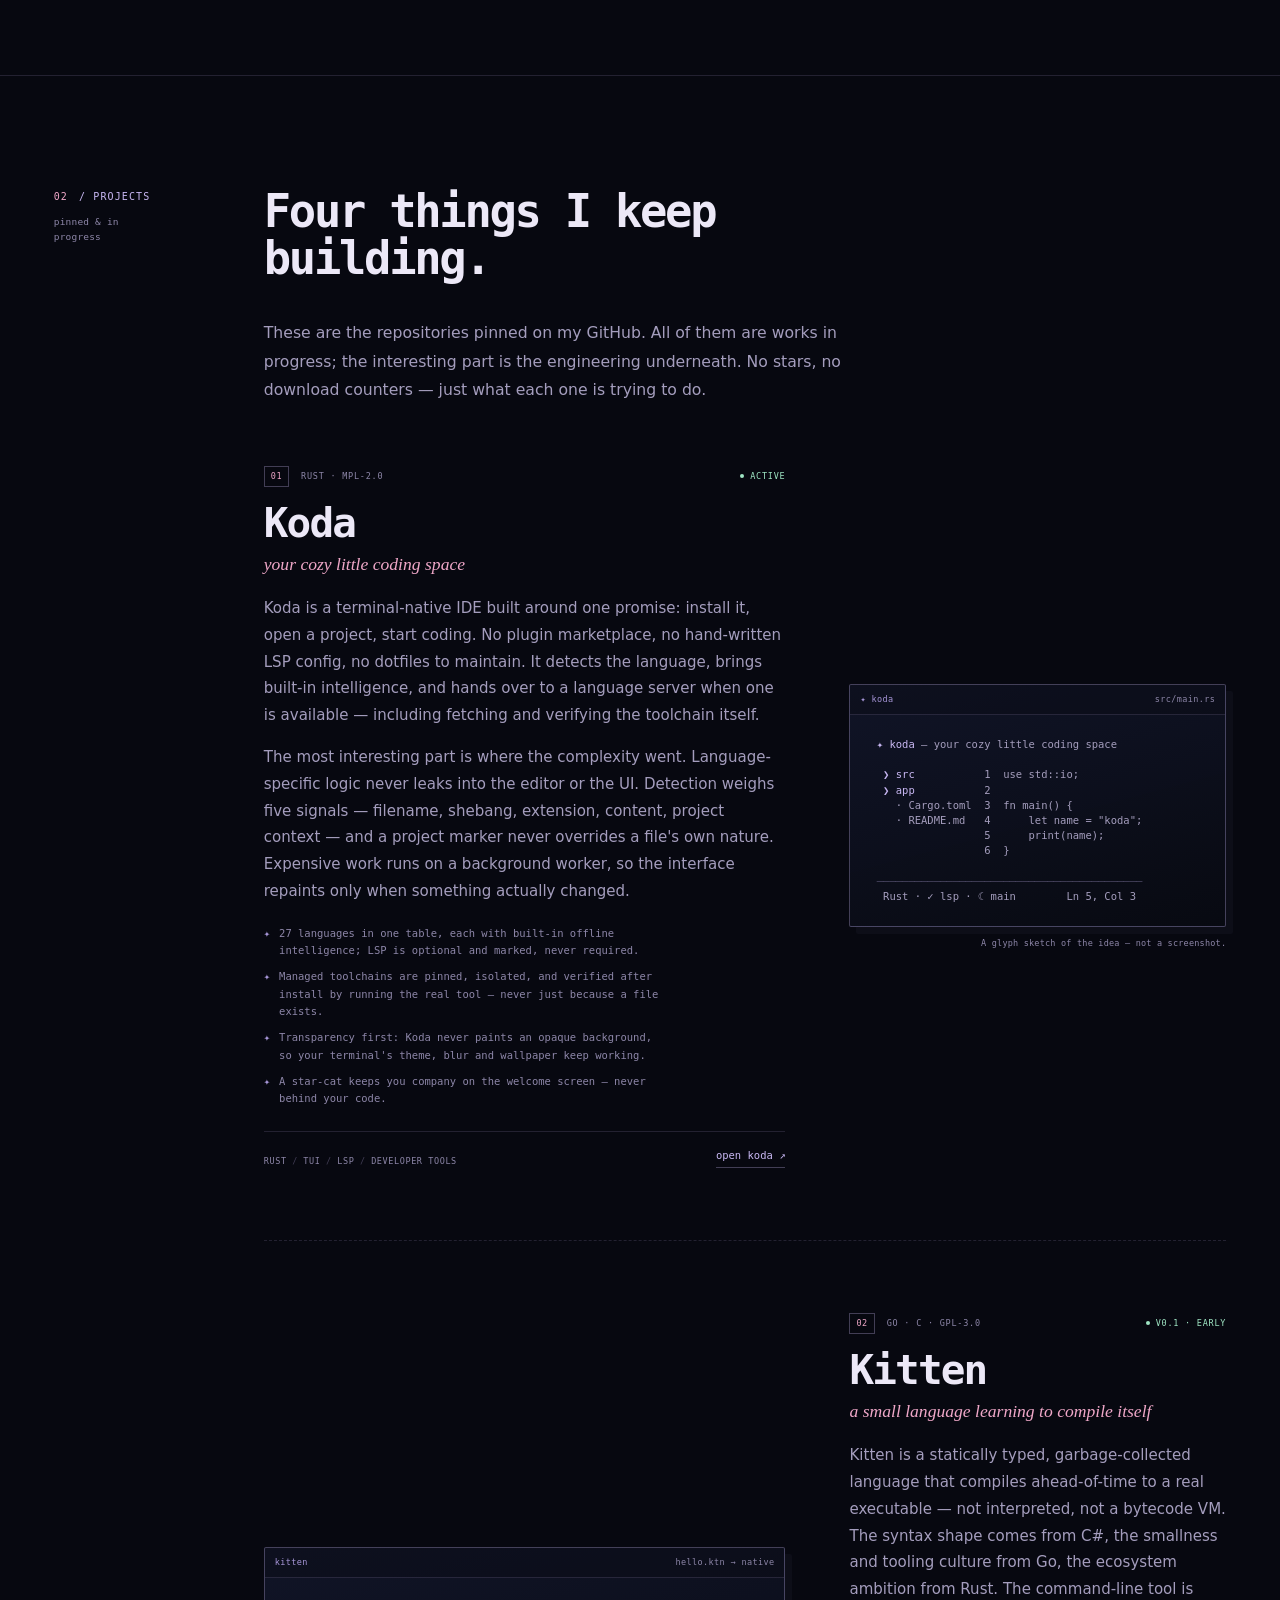
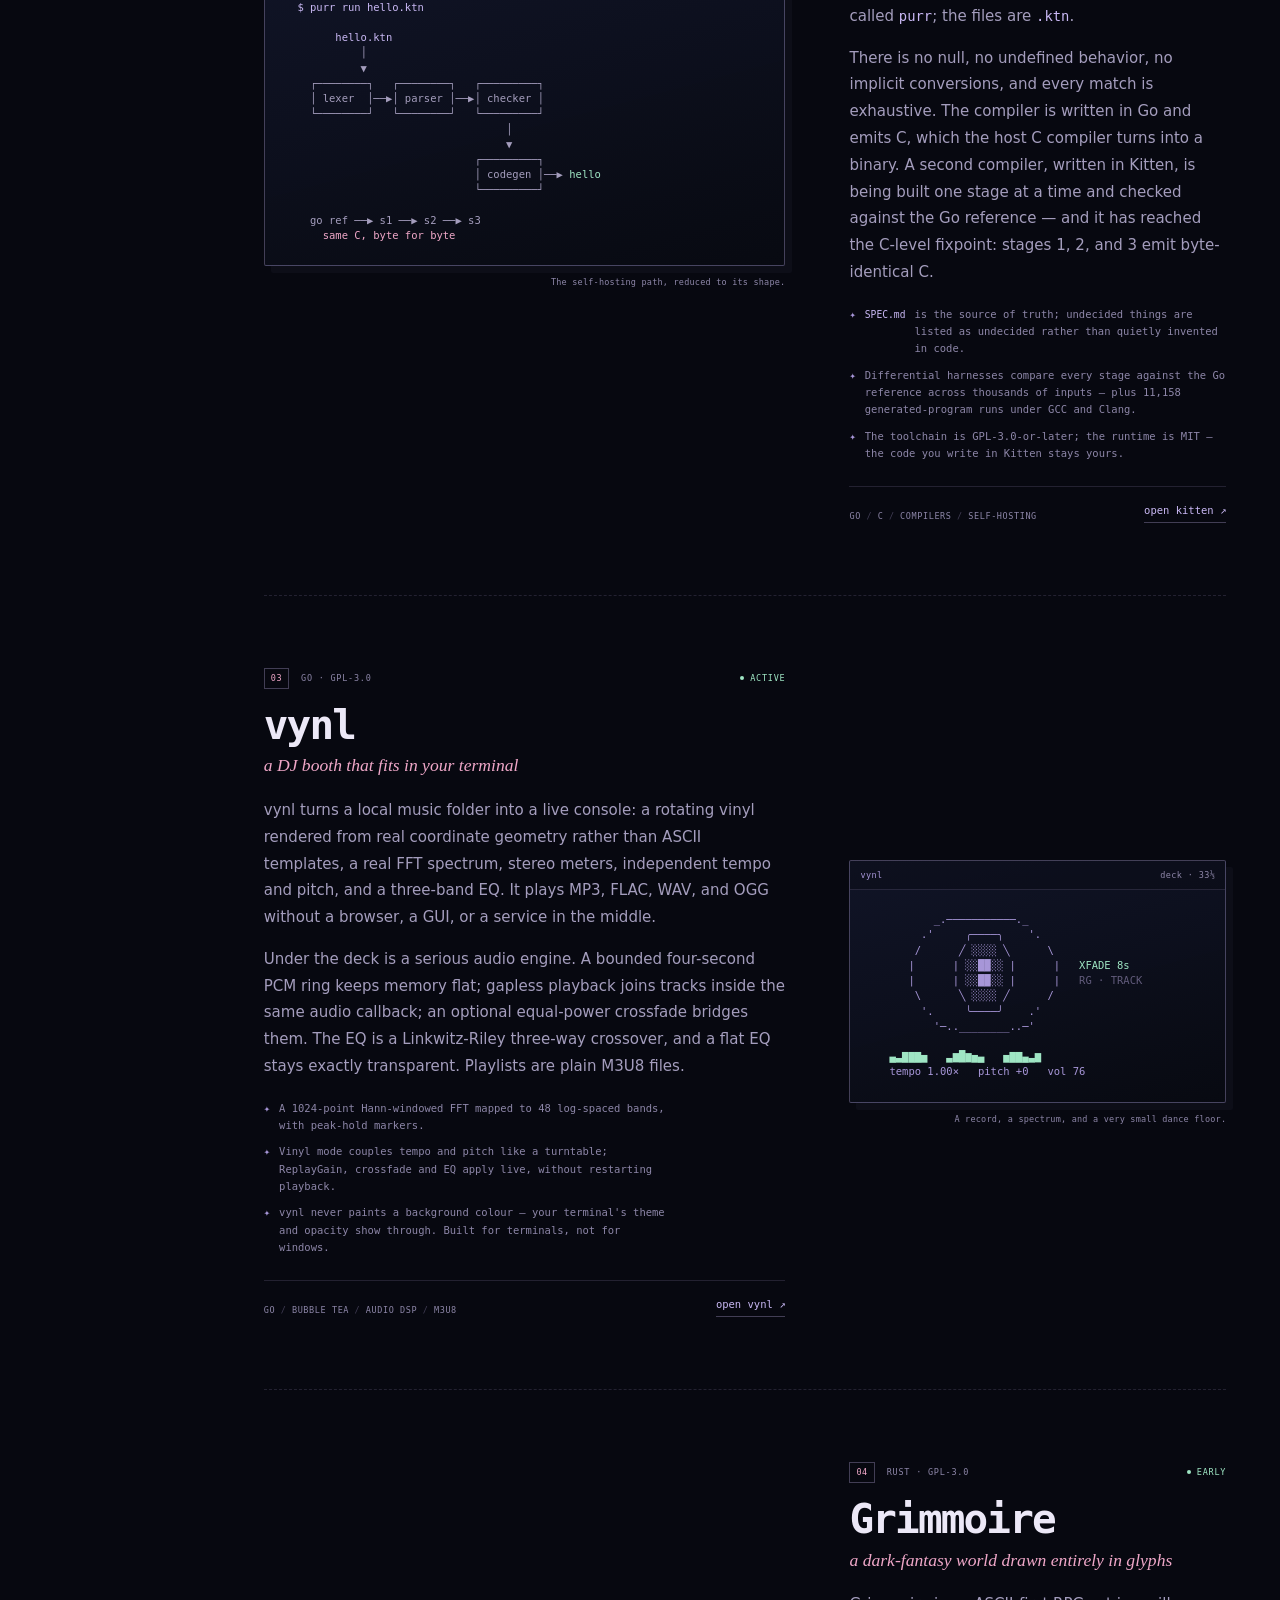
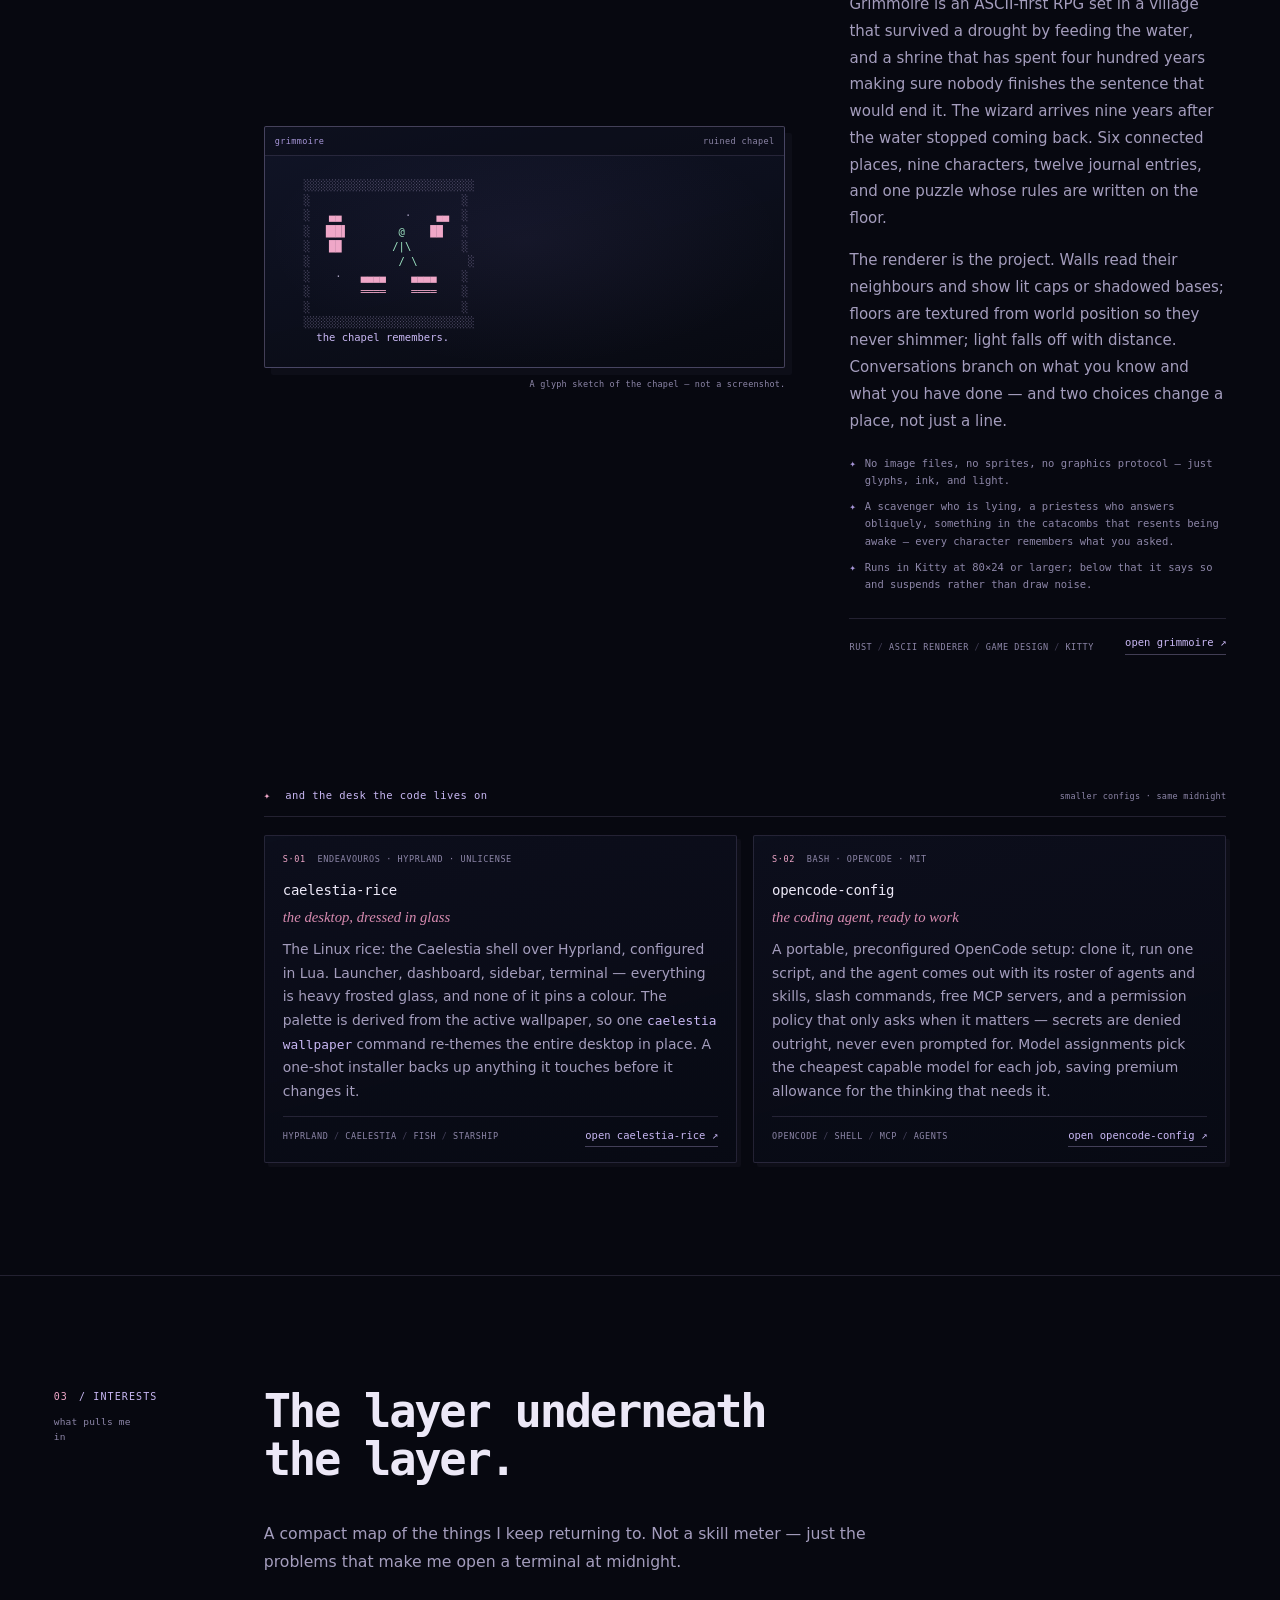
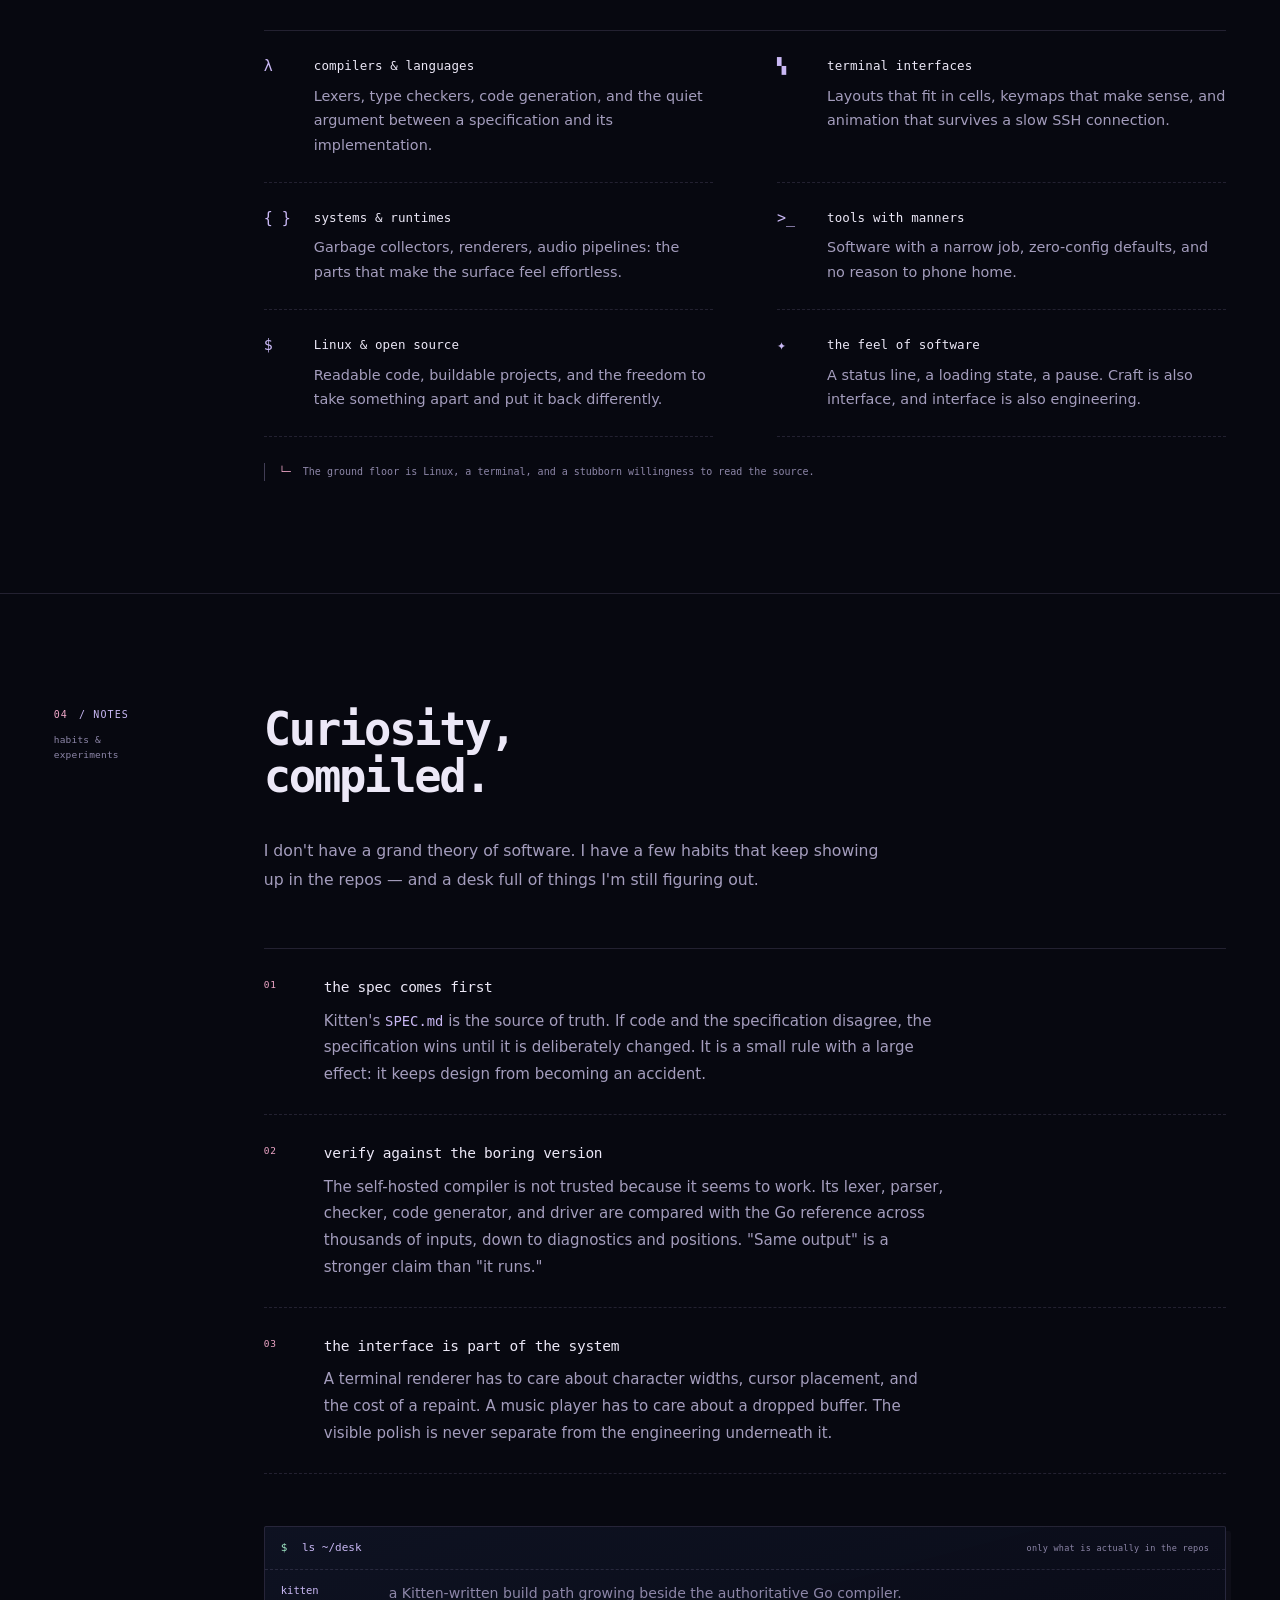
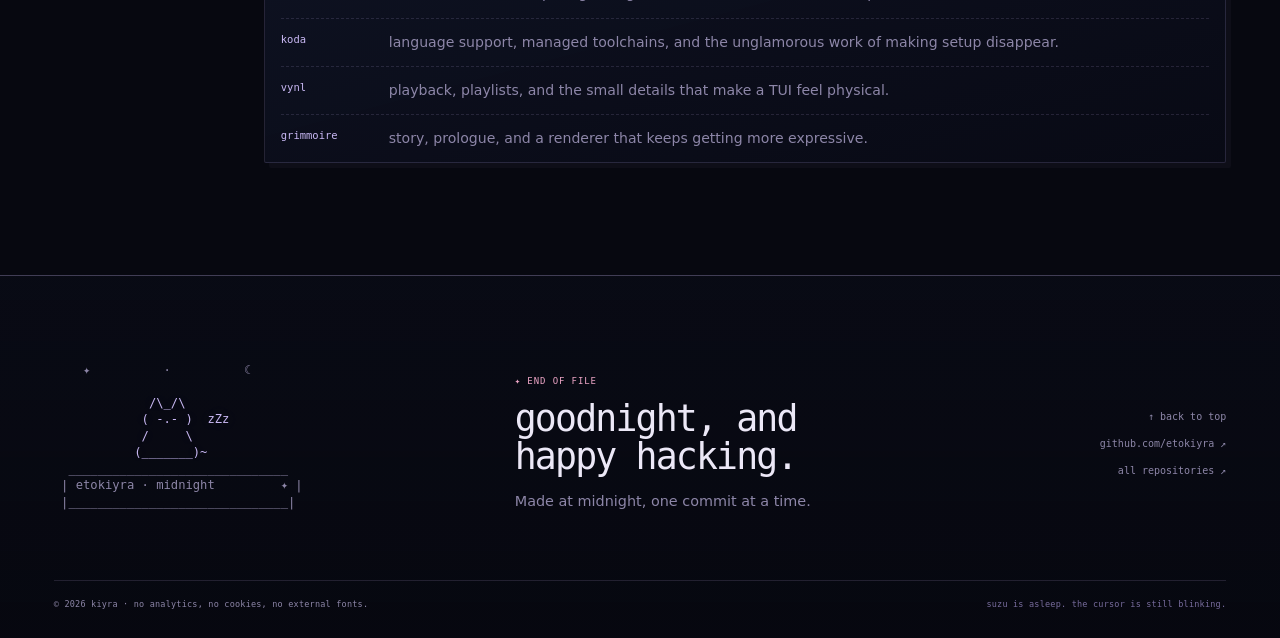
==== commit 03fc31ca: "fix(site): MIT license for opencode-config; tilt on side cards opencode-config relicensed to MIT. Si" ====
--- a/site/index.html
+++ b/site/index.html
@@ -499,7 +499,7 @@
               <article class="side-card reveal" id="opencode-config" aria-labelledby="opencode-config-title">
                 <p class="side-meta">
                   <span class="side-index" aria-hidden="true">s·02</span>
-                  <span>Bash · OpenCode · Unlicense</span>
+                  <span>Bash · OpenCode · MIT</span>
                 </p>
                 <h3 id="opencode-config-title">opencode-config</h3>
                 <p class="side-kicker">the coding agent, ready to work</p>
--- a/site/assets/css/style.css
+++ b/site/assets/css/style.css
@@ -1875,7 +1875,8 @@
    Terminal toys: tilt, spectrum, candlelight
    -------------------------------------------------------------------------- */
 
-.term.is-tilting {
+.term.is-tilting,
+.side-card.is-tilting {
   transition: border-color 220ms ease, transform 90ms ease-out;
   will-change: transform;
 }
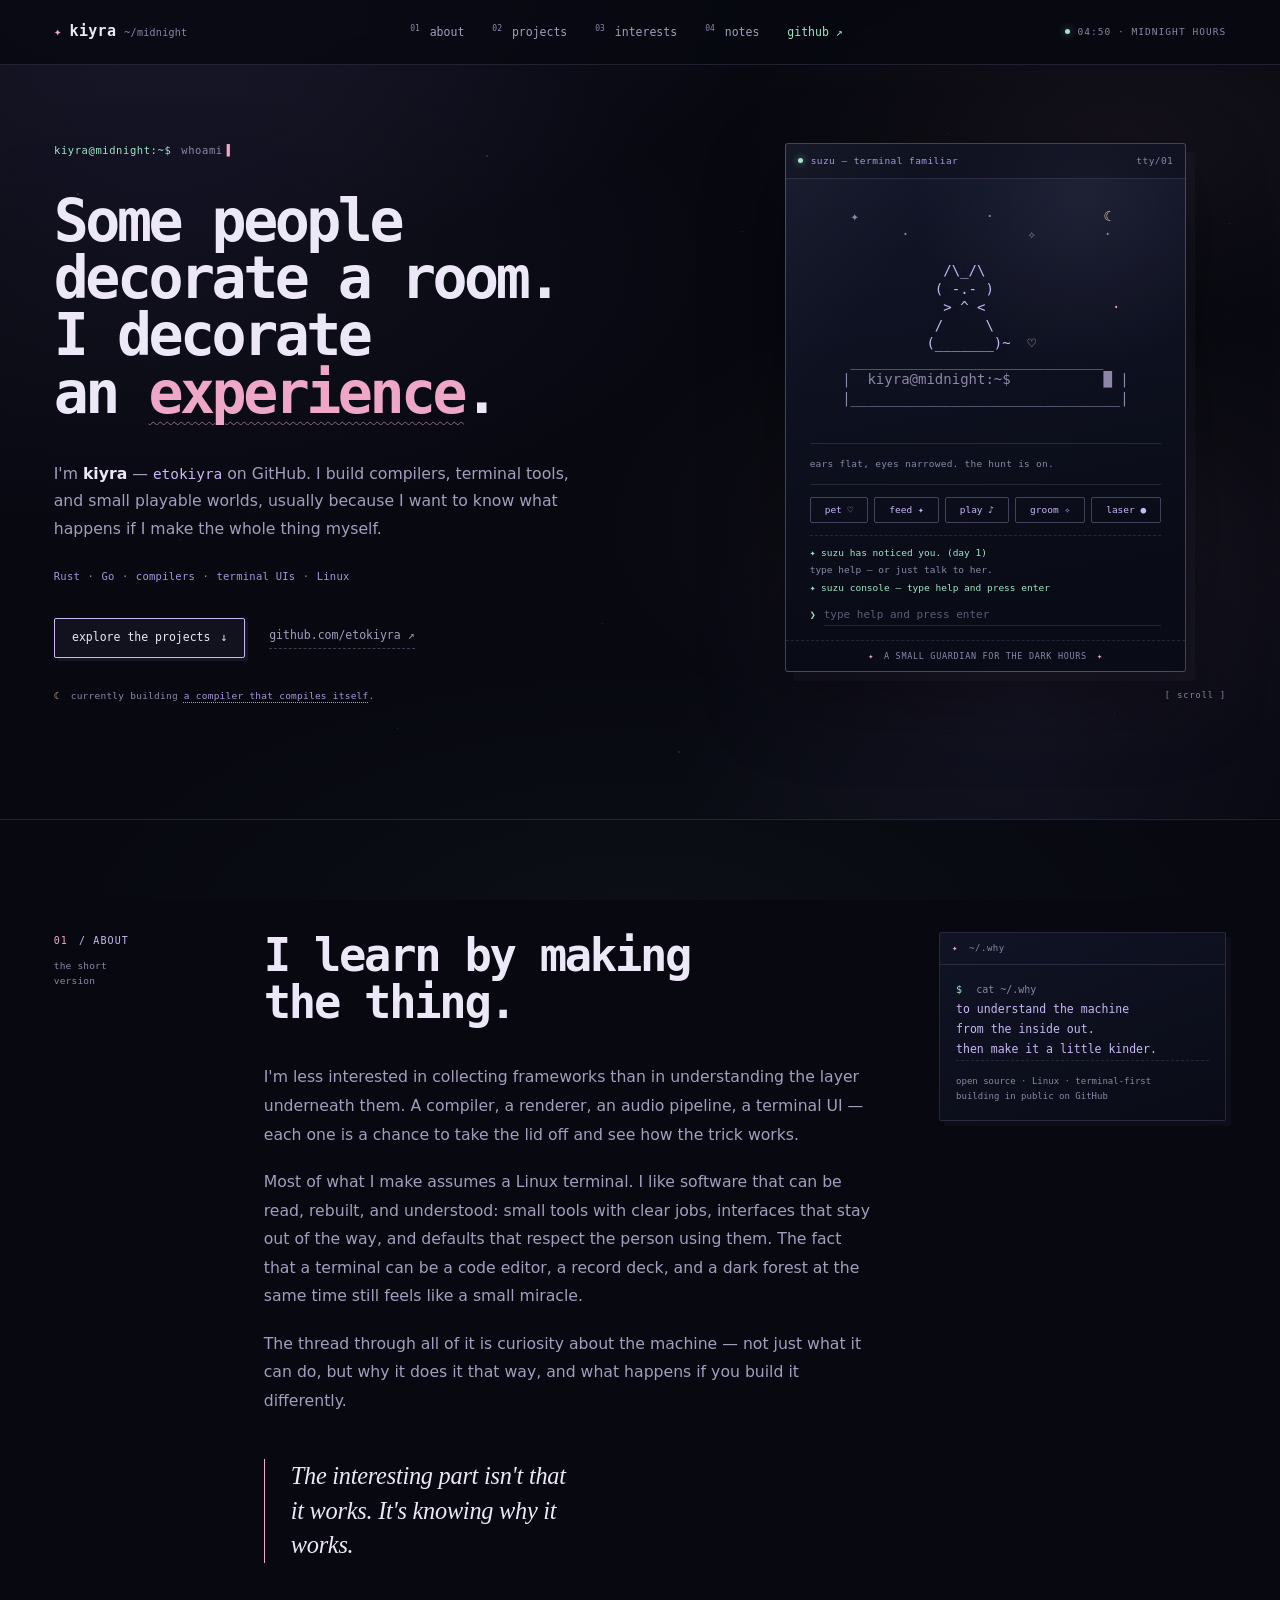
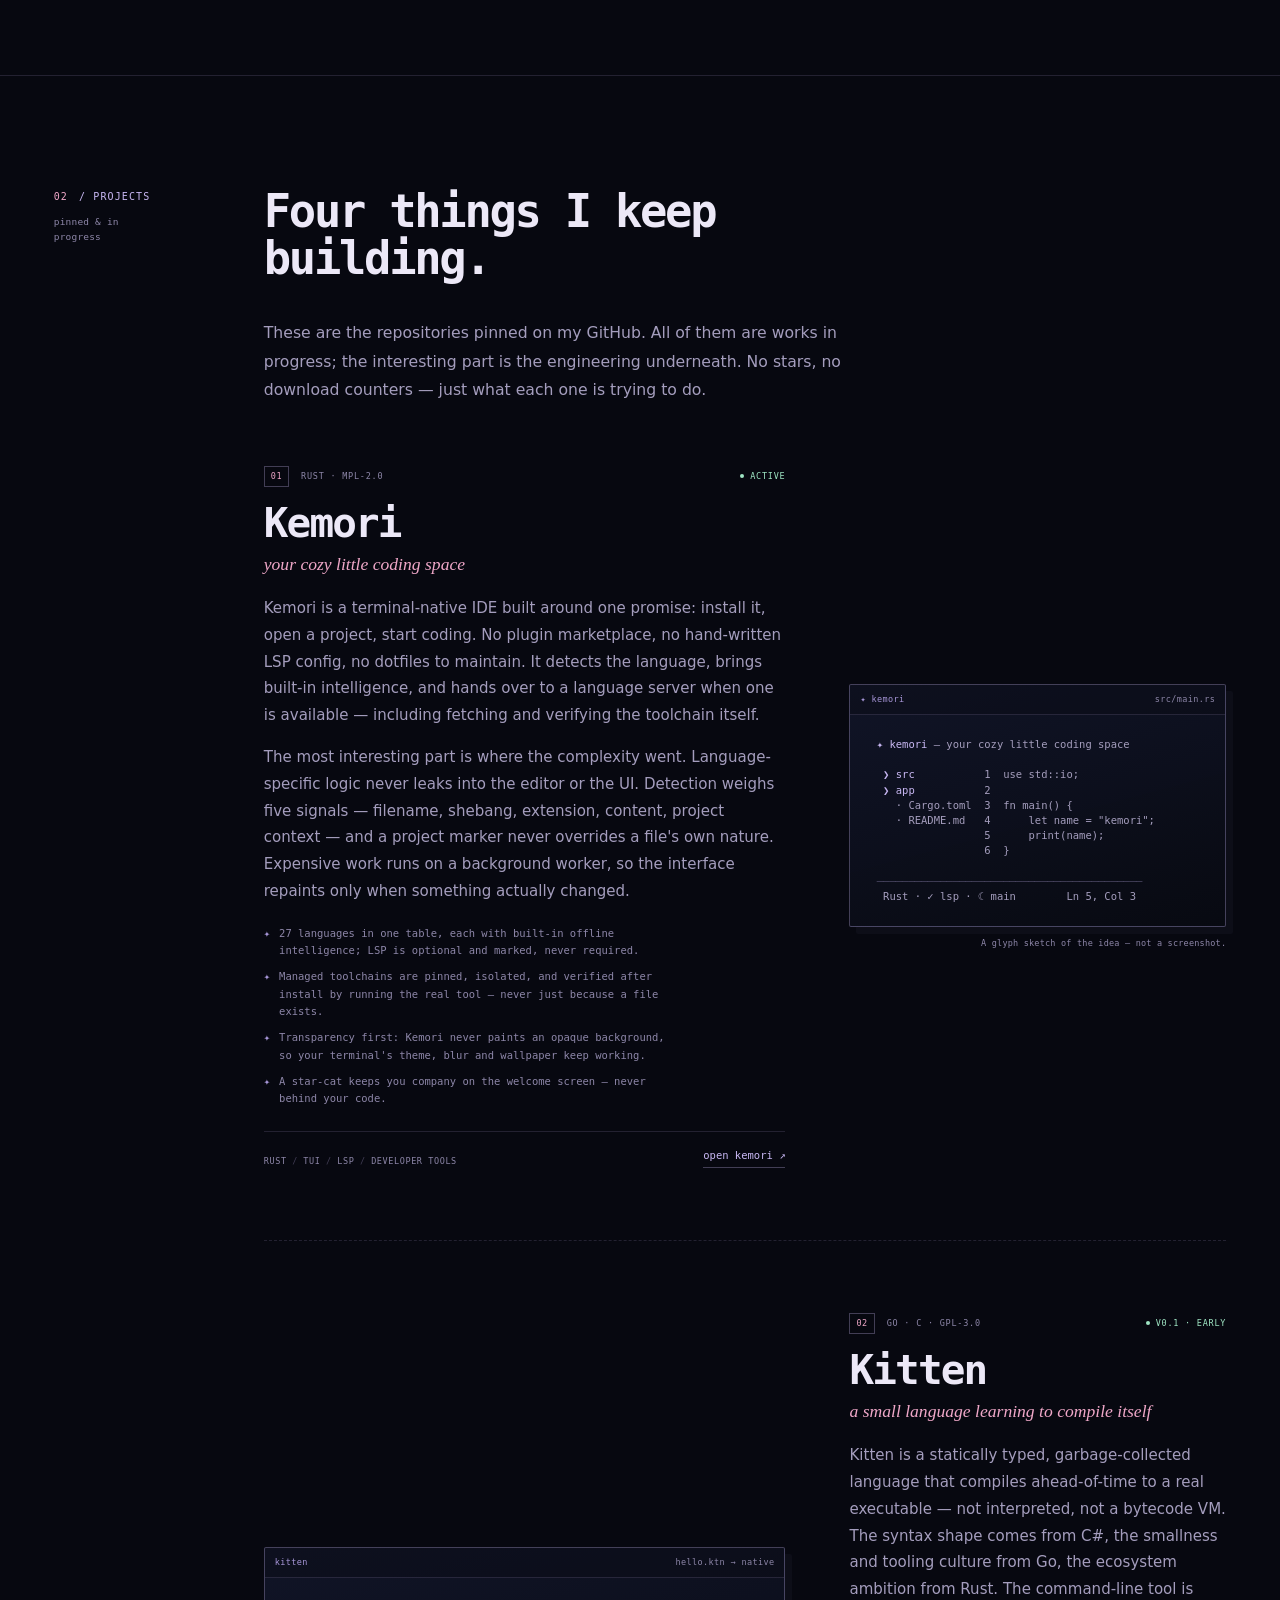
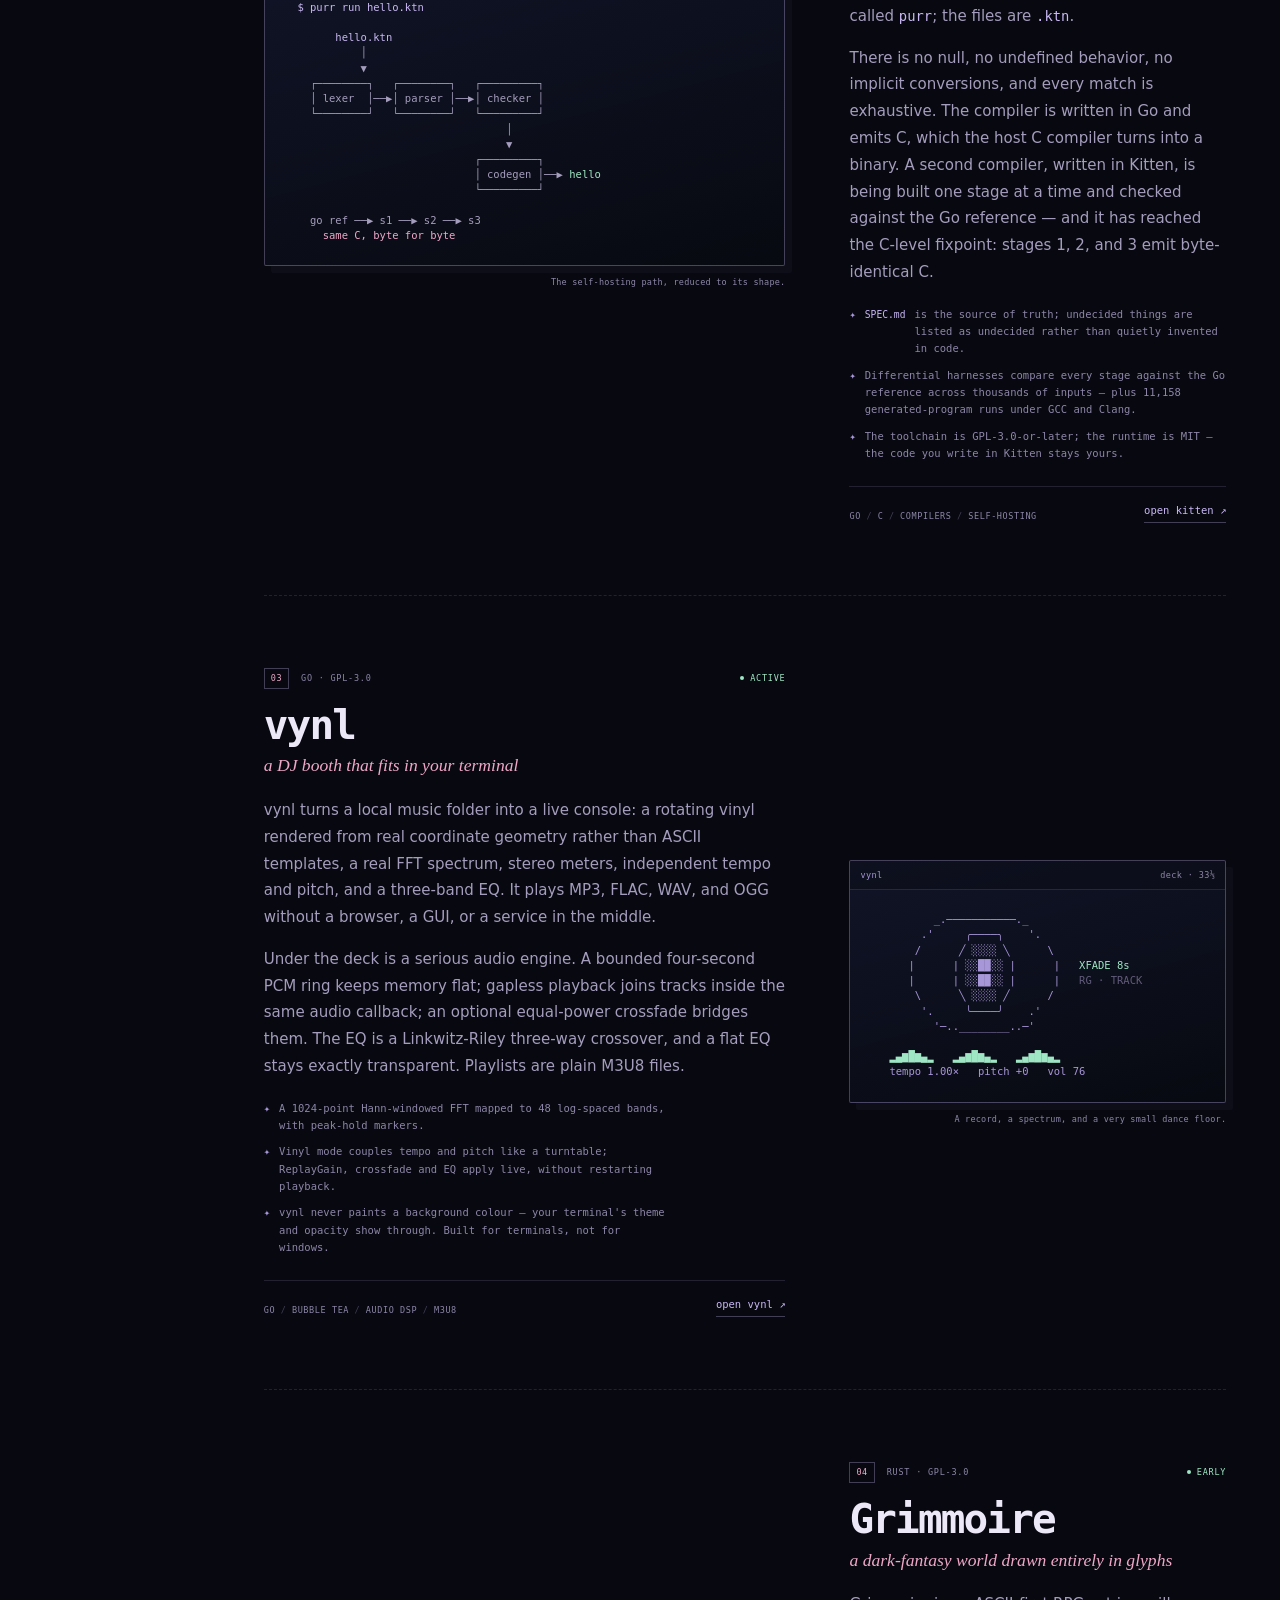
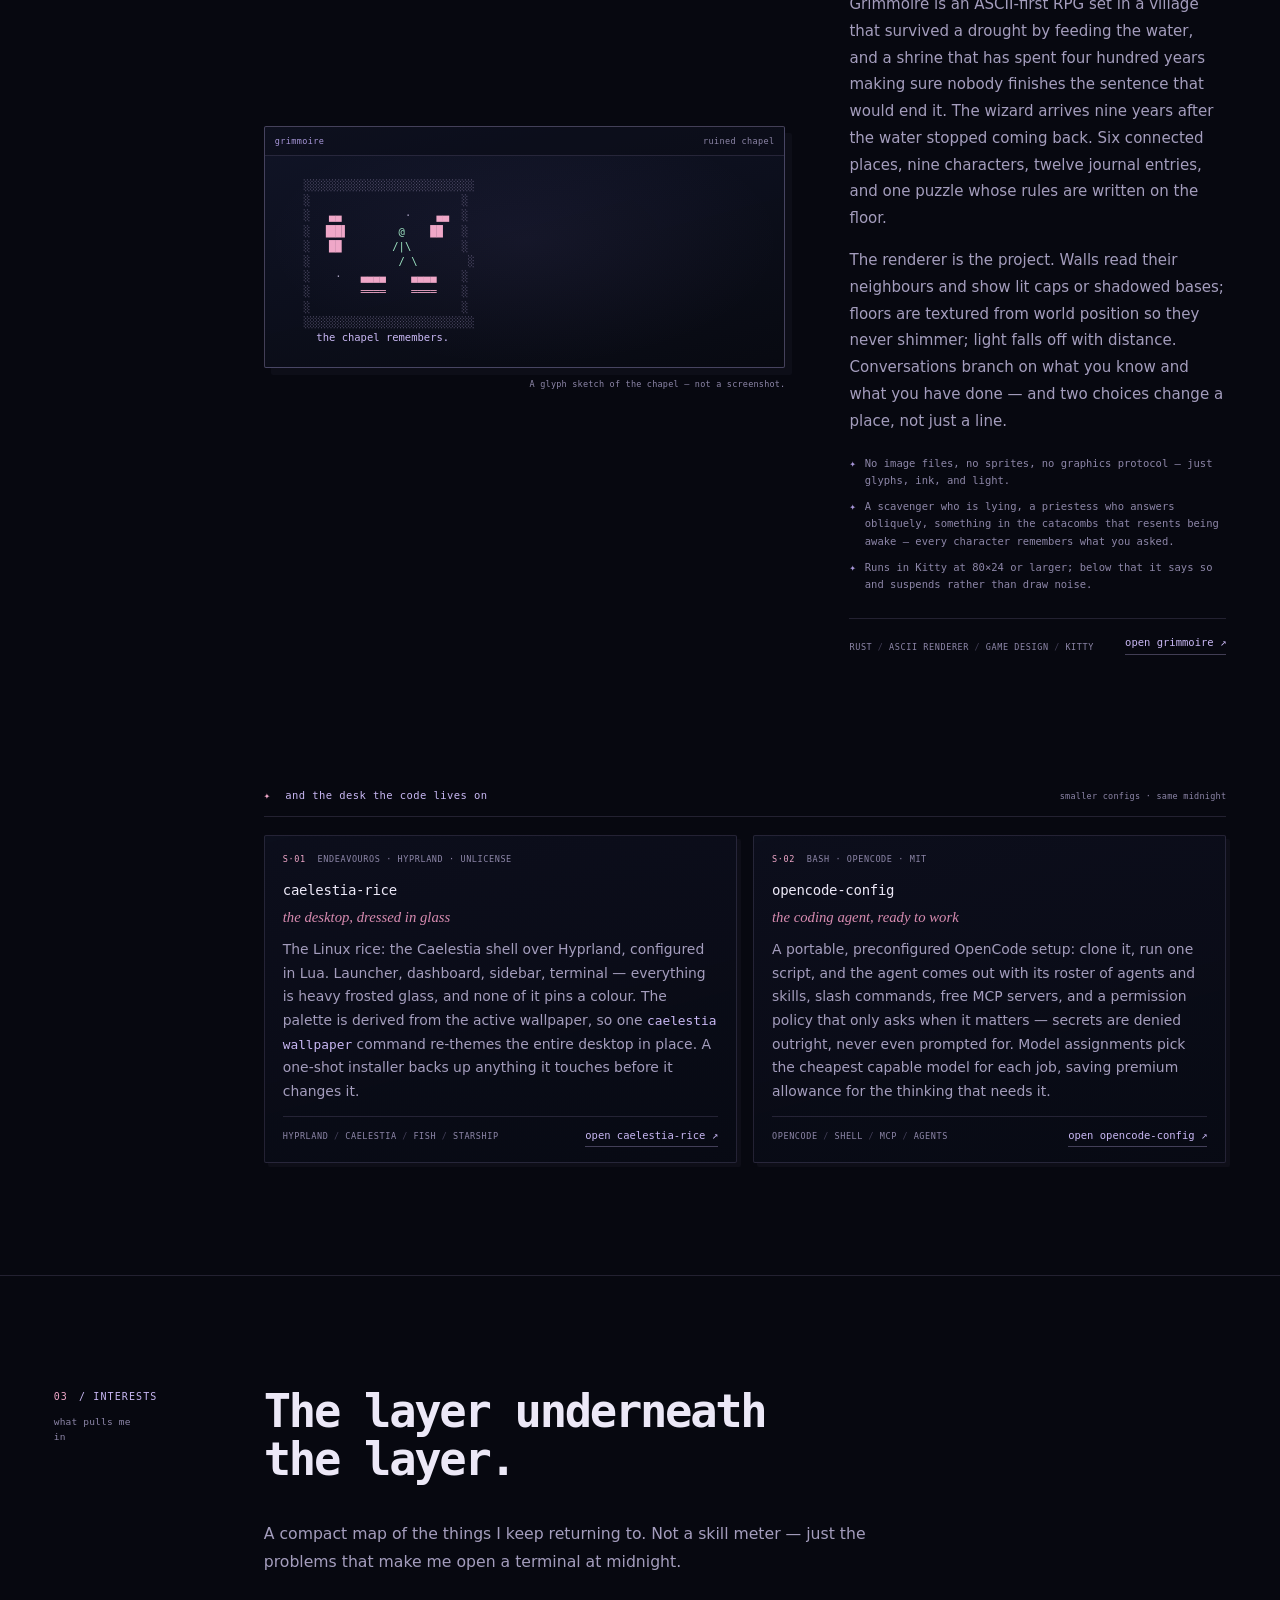
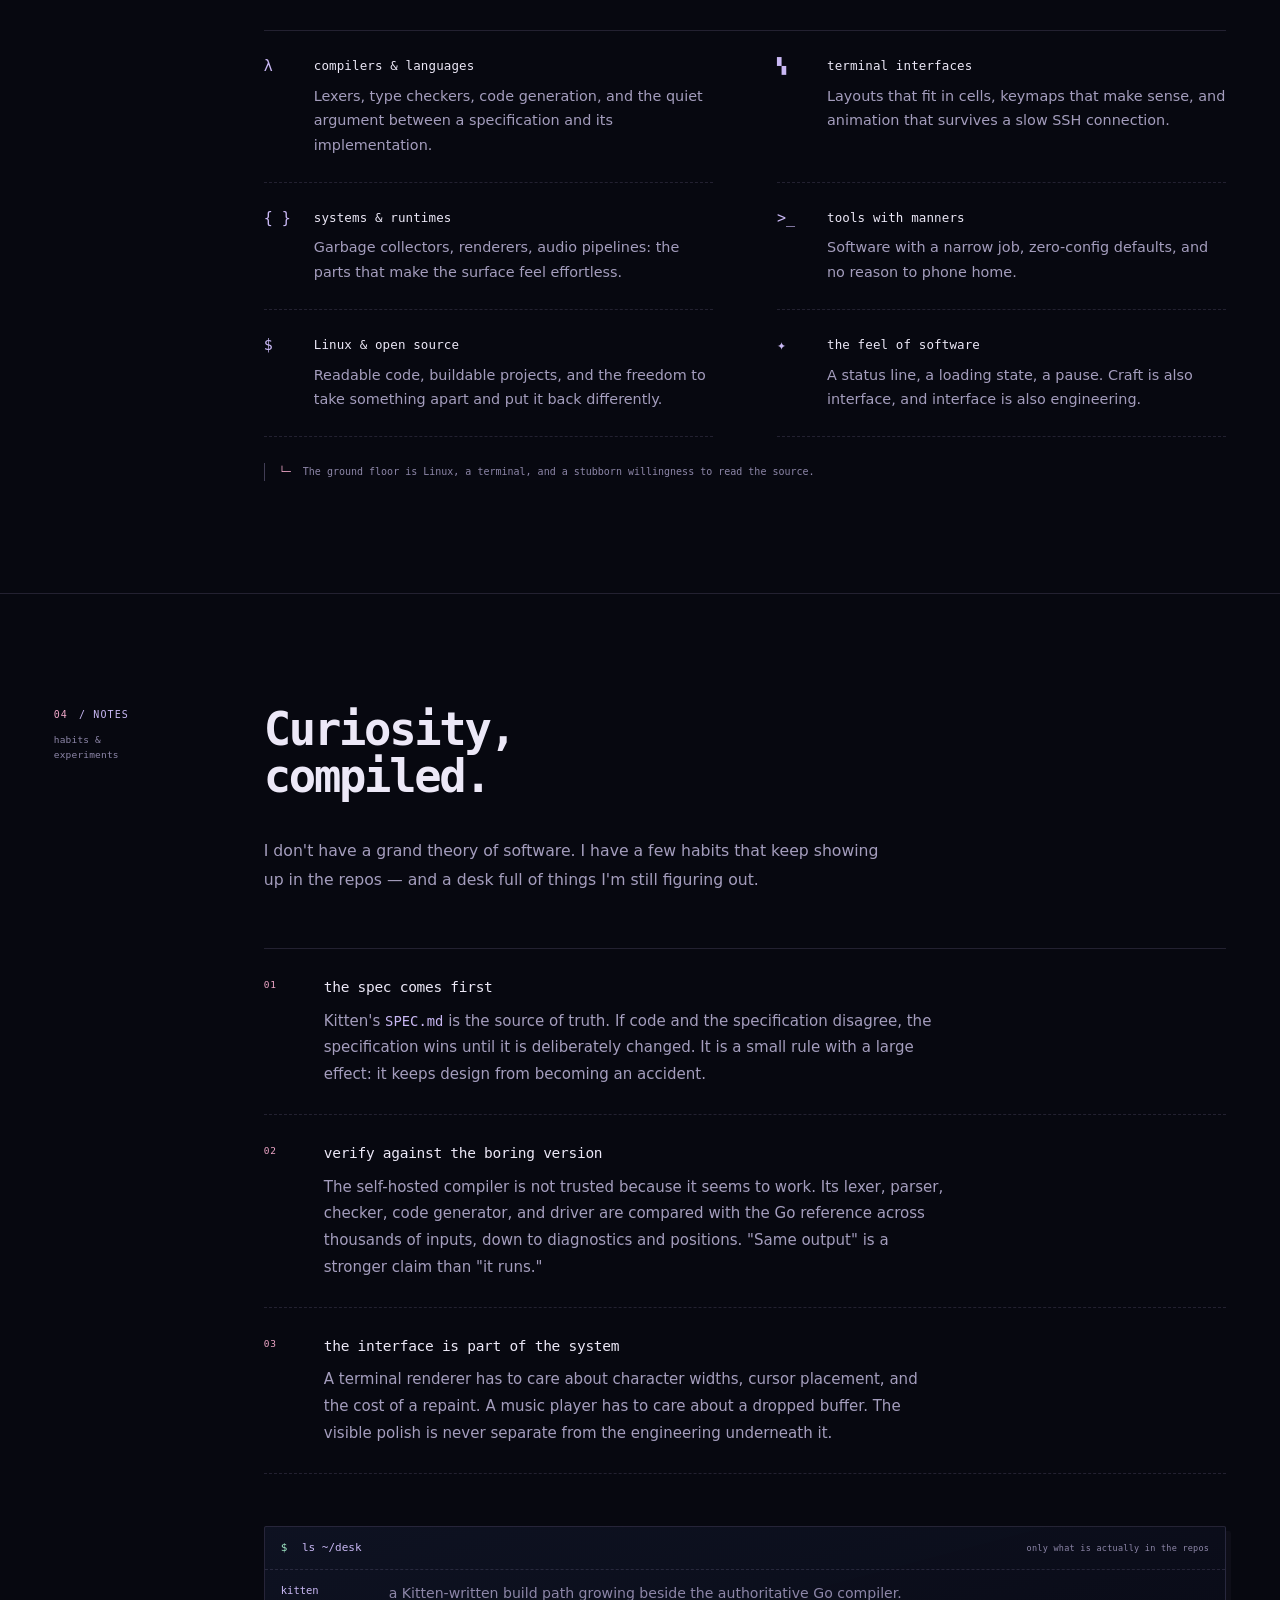
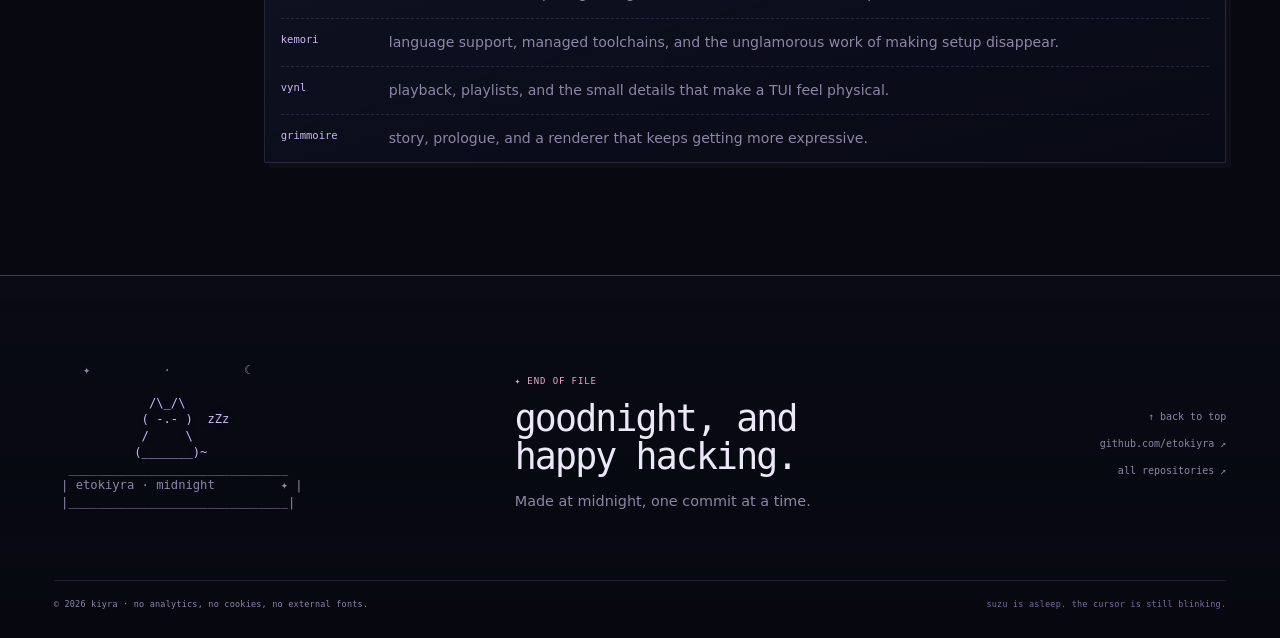
==== commit 4a90d12a: "refactor(site): rename Koda to Kemori Update project copy, anchors, console commands, repository lin" ====
--- a/site/index.html
+++ b/site/index.html
@@ -4,7 +4,7 @@
   <meta charset="utf-8">
   <meta name="viewport" content="width=device-width, initial-scale=1">
   <title>kiyra — little worlds for the terminal</title>
-  <meta name="description" content="kiyra (etokiyra) builds compilers, terminal tools, and small playable worlds: Koda, Kitten, vynl, and Grimmoire.">
+  <meta name="description" content="kiyra (etokiyra) builds compilers, terminal tools, and small playable worlds: Kemori, Kitten, vynl, and Grimmoire.">
   <meta name="author" content="kiyra">
   <meta name="theme-color" content="#080a12">
   <meta name="color-scheme" content="dark">
@@ -231,17 +231,17 @@
           </div>
 
           <div class="project-list">
-            <article class="project reveal" id="koda" aria-labelledby="koda-title">
+            <article class="project reveal" id="kemori" aria-labelledby="kemori-title">
               <div class="project-copy">
                 <div class="project-meta">
                   <span class="project-index">01</span>
                   <span>Rust · MPL-2.0</span>
                   <span class="project-status">active</span>
                 </div>
-                <h3 id="koda-title">Koda</h3>
+                <h3 id="kemori-title">Kemori</h3>
                 <p class="project-kicker">your cozy little coding space</p>
                 <p>
-                  Koda is a terminal-native IDE built around one promise: install it, open
+                  Kemori is a terminal-native IDE built around one promise: install it, open
                   a project, start coding. No plugin marketplace, no hand-written LSP
                   config, no dotfiles to maintain. It detects the language, brings built-in
                   intelligence, and hands over to a language server when one is available —
@@ -258,27 +258,27 @@
                 <ul class="detail-list">
                   <li><span aria-hidden="true">✦</span> 27 languages in one table, each with built-in offline intelligence; LSP is optional and marked, never required.</li>
                     <li><span aria-hidden="true">✦</span> Managed toolchains are pinned, isolated, and verified after install by running the real tool — never just because a file exists.</li>
-                    <li><span aria-hidden="true">✦</span> Transparency first: Koda never paints an opaque background, so your terminal's theme, blur and wallpaper keep working.</li>
+                    <li><span aria-hidden="true">✦</span> Transparency first: Kemori never paints an opaque background, so your terminal's theme, blur and wallpaper keep working.</li>
                     <li><span aria-hidden="true">✦</span> A star-cat keeps you company on the welcome screen — never behind your code.</li>
                 </ul>
                 <div class="project-foot">
-                  <ul class="tech-list" aria-label="Koda technologies">
+                  <ul class="tech-list" aria-label="Kemori technologies">
                     <li>Rust</li><li>TUI</li><li>LSP</li><li>developer tools</li>
                   </ul>
-                  <a class="project-link" href="https://github.com/etokiyra/koda" target="_blank" rel="noopener">open koda <span aria-hidden="true">↗</span><span class="sr-only"> (opens in a new tab)</span></a>
+                  <a class="project-link" href="https://github.com/etokiyra/kemori" target="_blank" rel="noopener">open kemori <span aria-hidden="true">↗</span><span class="sr-only"> (opens in a new tab)</span></a>
                 </div>
               </div>
 
               <div class="project-visual">
-                <div class="term term-koda">
-                  <div class="term-bar"><span class="term-title">✦ koda</span><span>src/main.rs</span></div>
-                  <pre role="img" aria-label="A stylized sketch of Koda: a welcome line, a file tree beside Rust source with line numbers, and a status line reading Rust, lsp active, main branch.">
- <span class="term-accent">✦ koda</span> — your cozy little coding space
+                <div class="term term-kemori">
+                  <div class="term-bar"><span class="term-title">✦ kemori</span><span>src/main.rs</span></div>
+                  <pre role="img" aria-label="A stylized sketch of Kemori: a welcome line, a file tree beside Rust source with line numbers, and a status line reading Rust, lsp active, main branch.">
+ <span class="term-accent">✦ kemori</span> — your cozy little coding space
 
   <span class="term-accent">❯ src</span>           1  use std::io;
   <span class="term-accent">❯ app</span>           2
     · Cargo.toml  3  fn main() {
-    · README.md   4      let name = "koda";
+    · README.md   4      let name = "kemori";
                   5      print(name);
                   6  }
 
@@ -664,7 +664,7 @@
                 <span>a Kitten-written build path growing beside the authoritative Go compiler.</span>
               </li>
               <li>
-                <a href="https://github.com/etokiyra/koda" target="_blank" rel="noopener">koda</a>
+                <a href="https://github.com/etokiyra/kemori" target="_blank" rel="noopener">kemori</a>
                 <span>language support, managed toolchains, and the unglamorous work of making setup disappear.</span>
               </li>
               <li>
--- a/site/assets/css/style.css
+++ b/site/assets/css/style.css
@@ -1876,7 +1876,8 @@
    -------------------------------------------------------------------------- */
 
 .term.is-tilting,
-.side-card.is-tilting {
+.side-card.is-tilting,
+html.js .side-card.is-tilting {
   transition: border-color 220ms ease, transform 90ms ease-out;
   will-change: transform;
 }
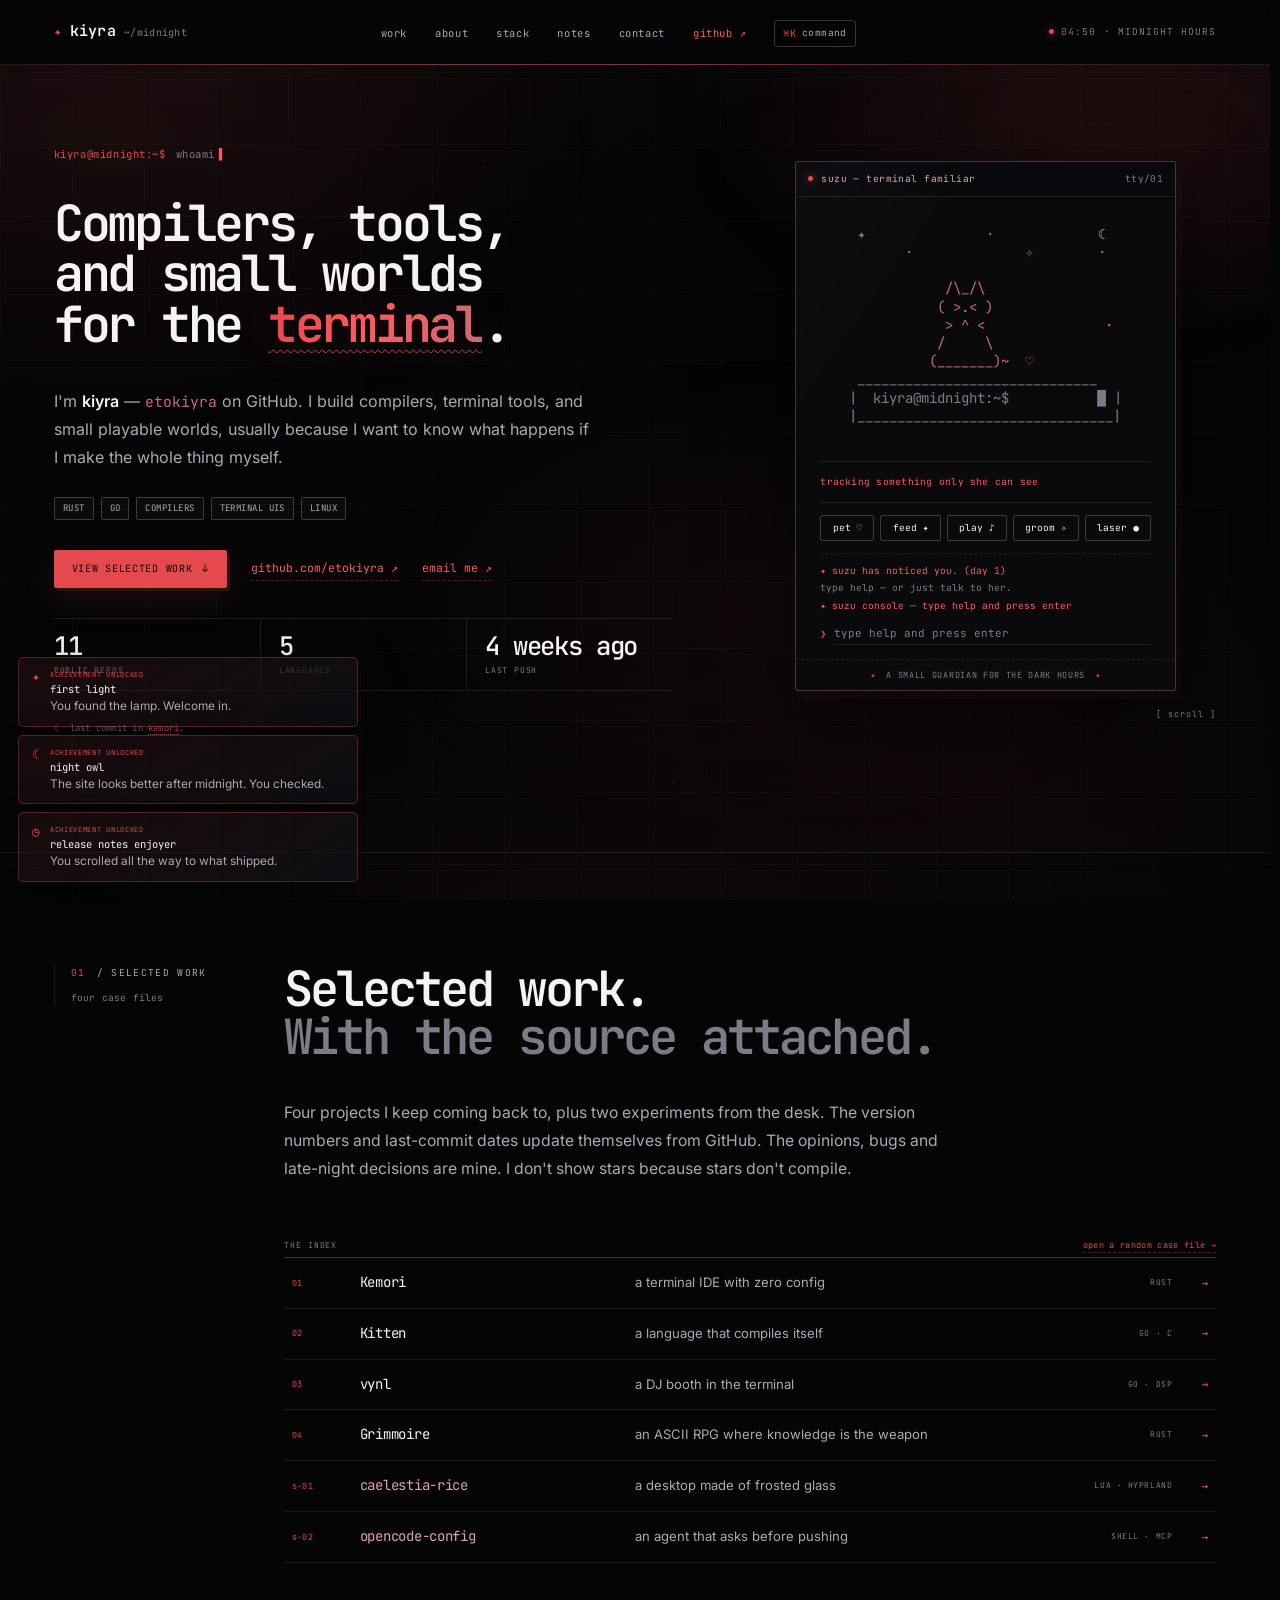
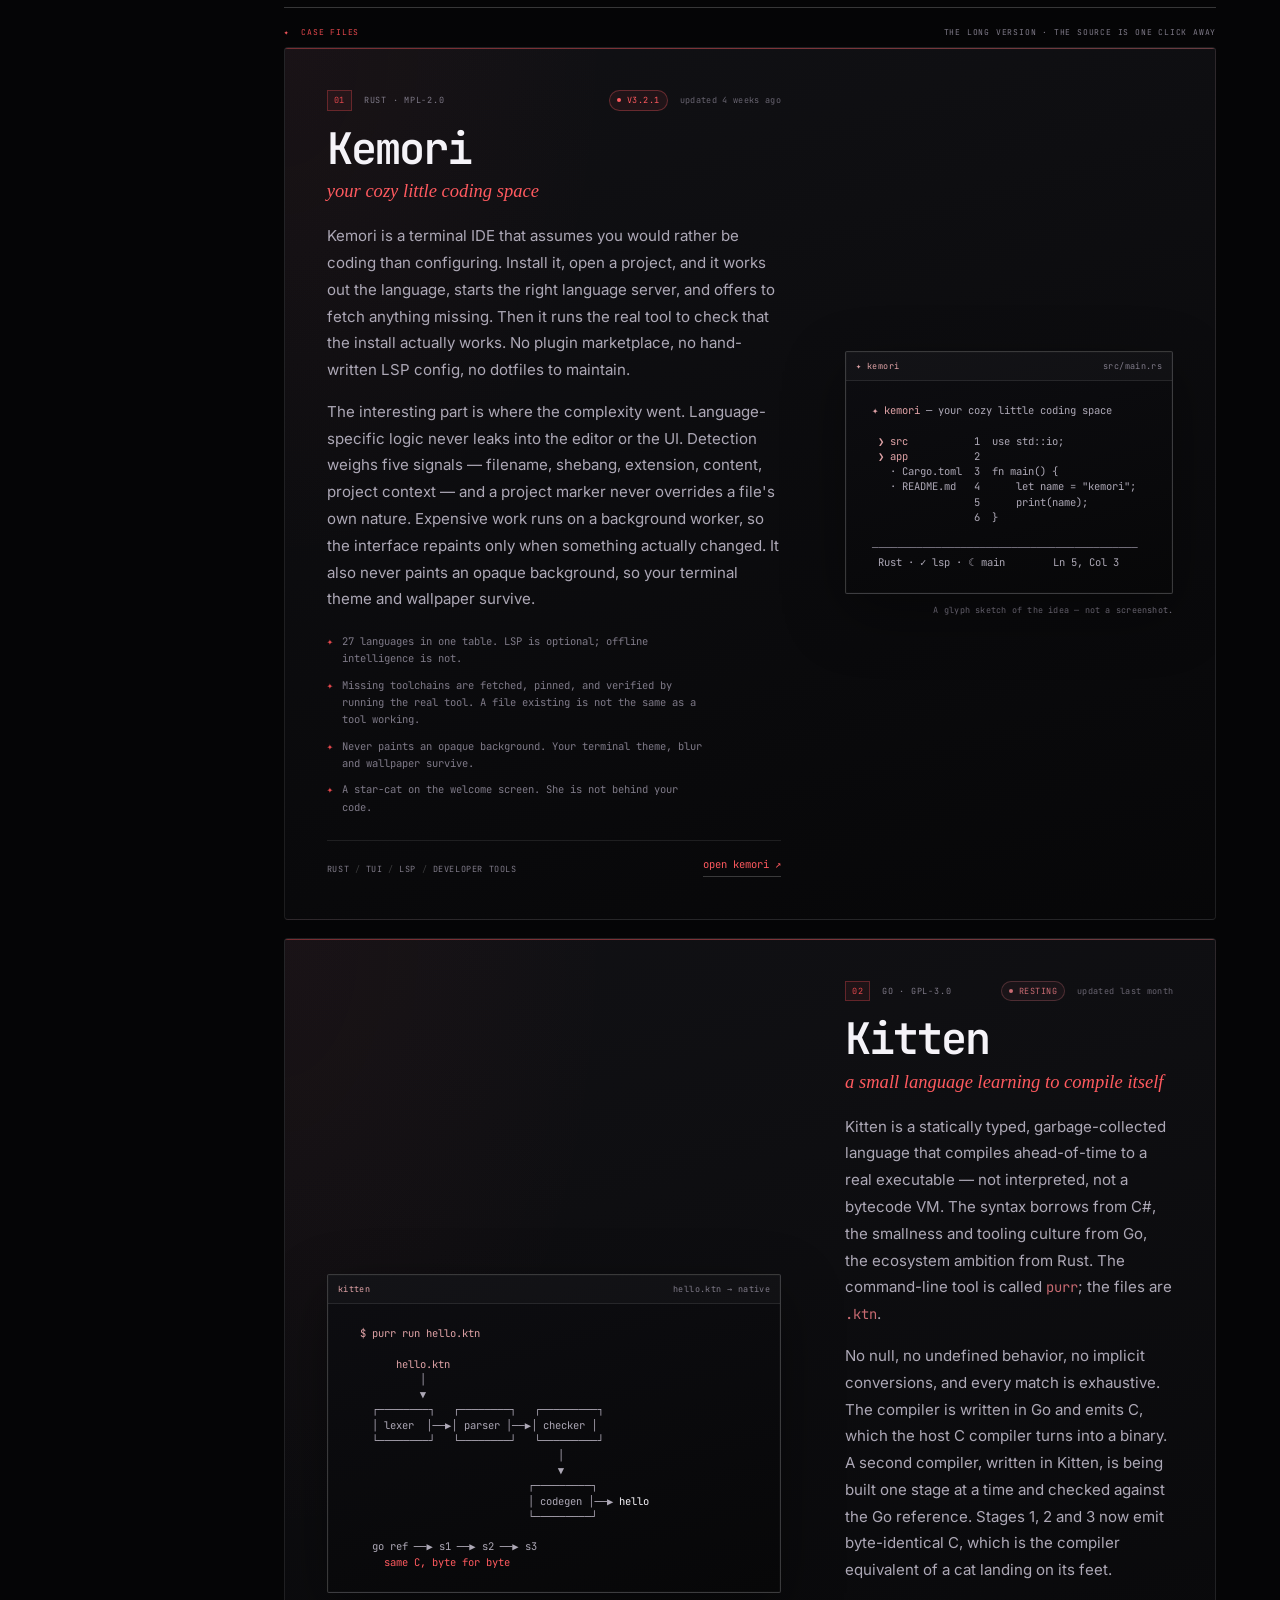
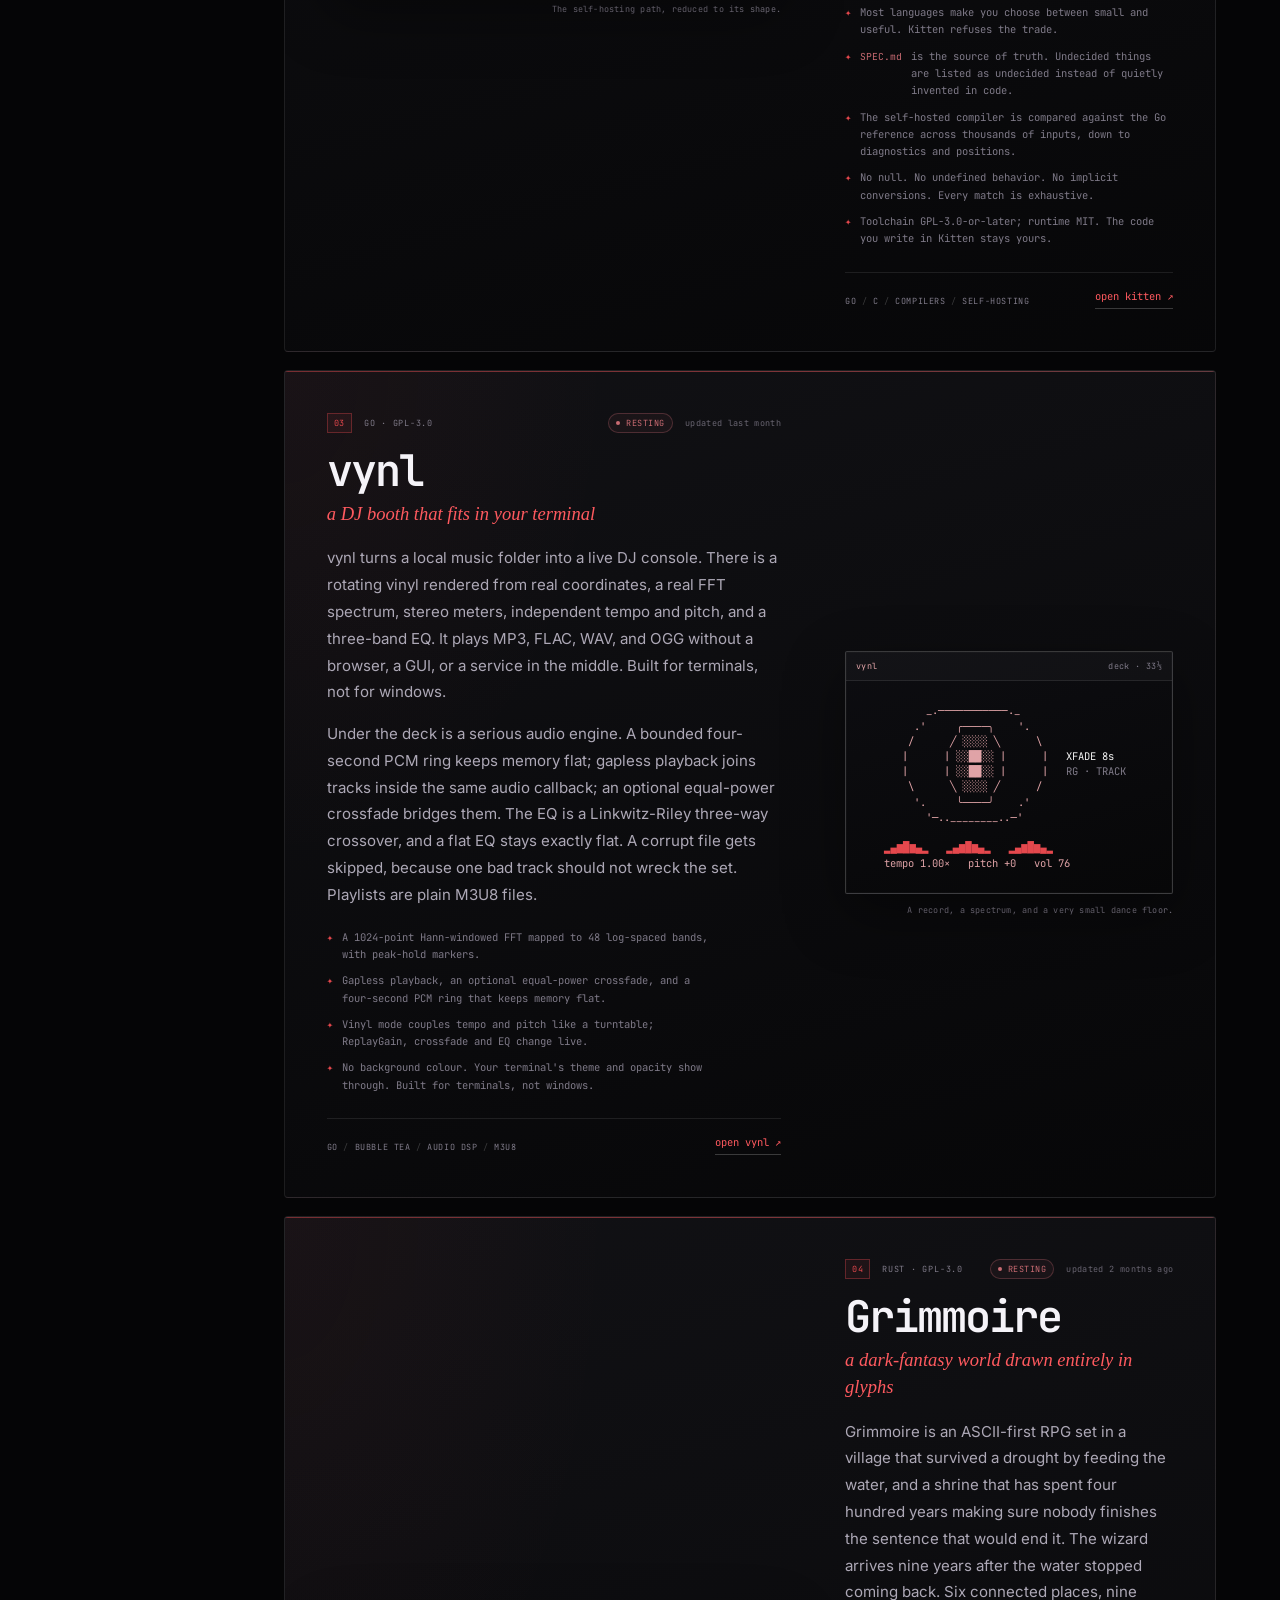
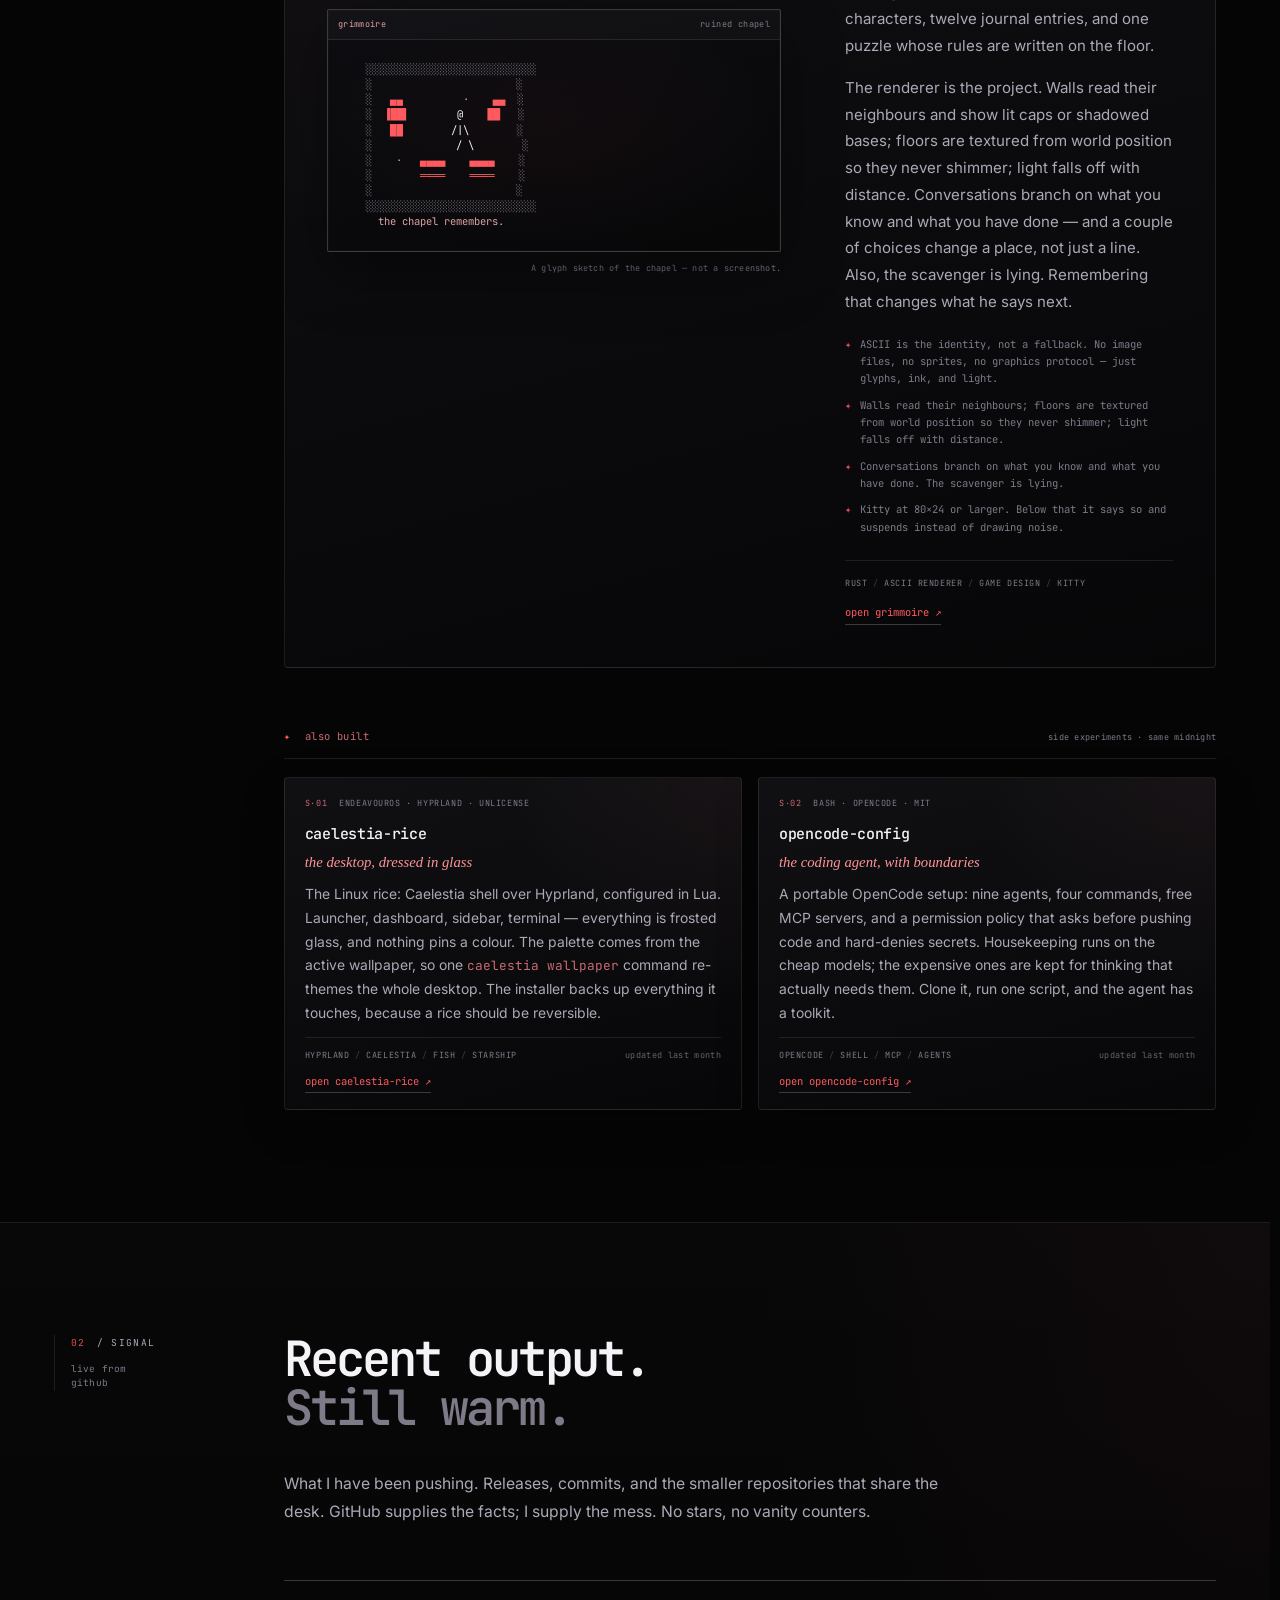
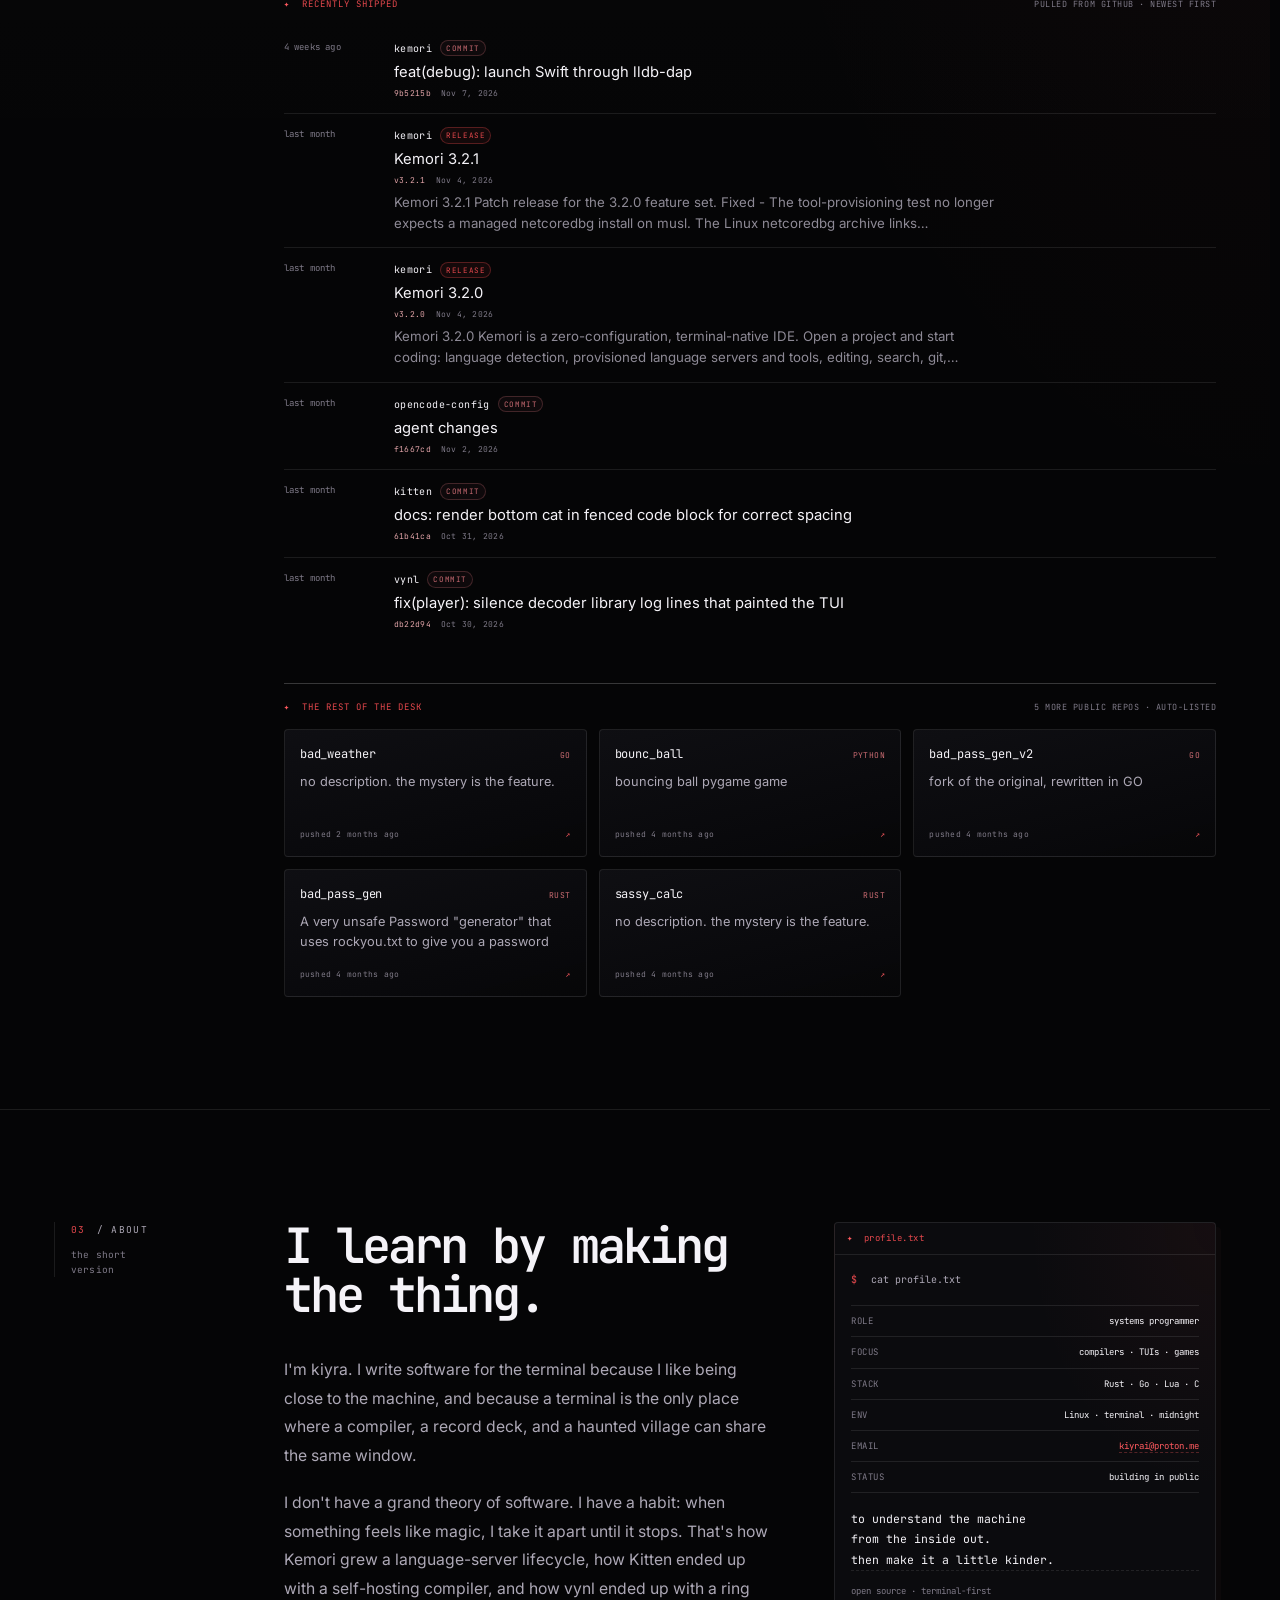
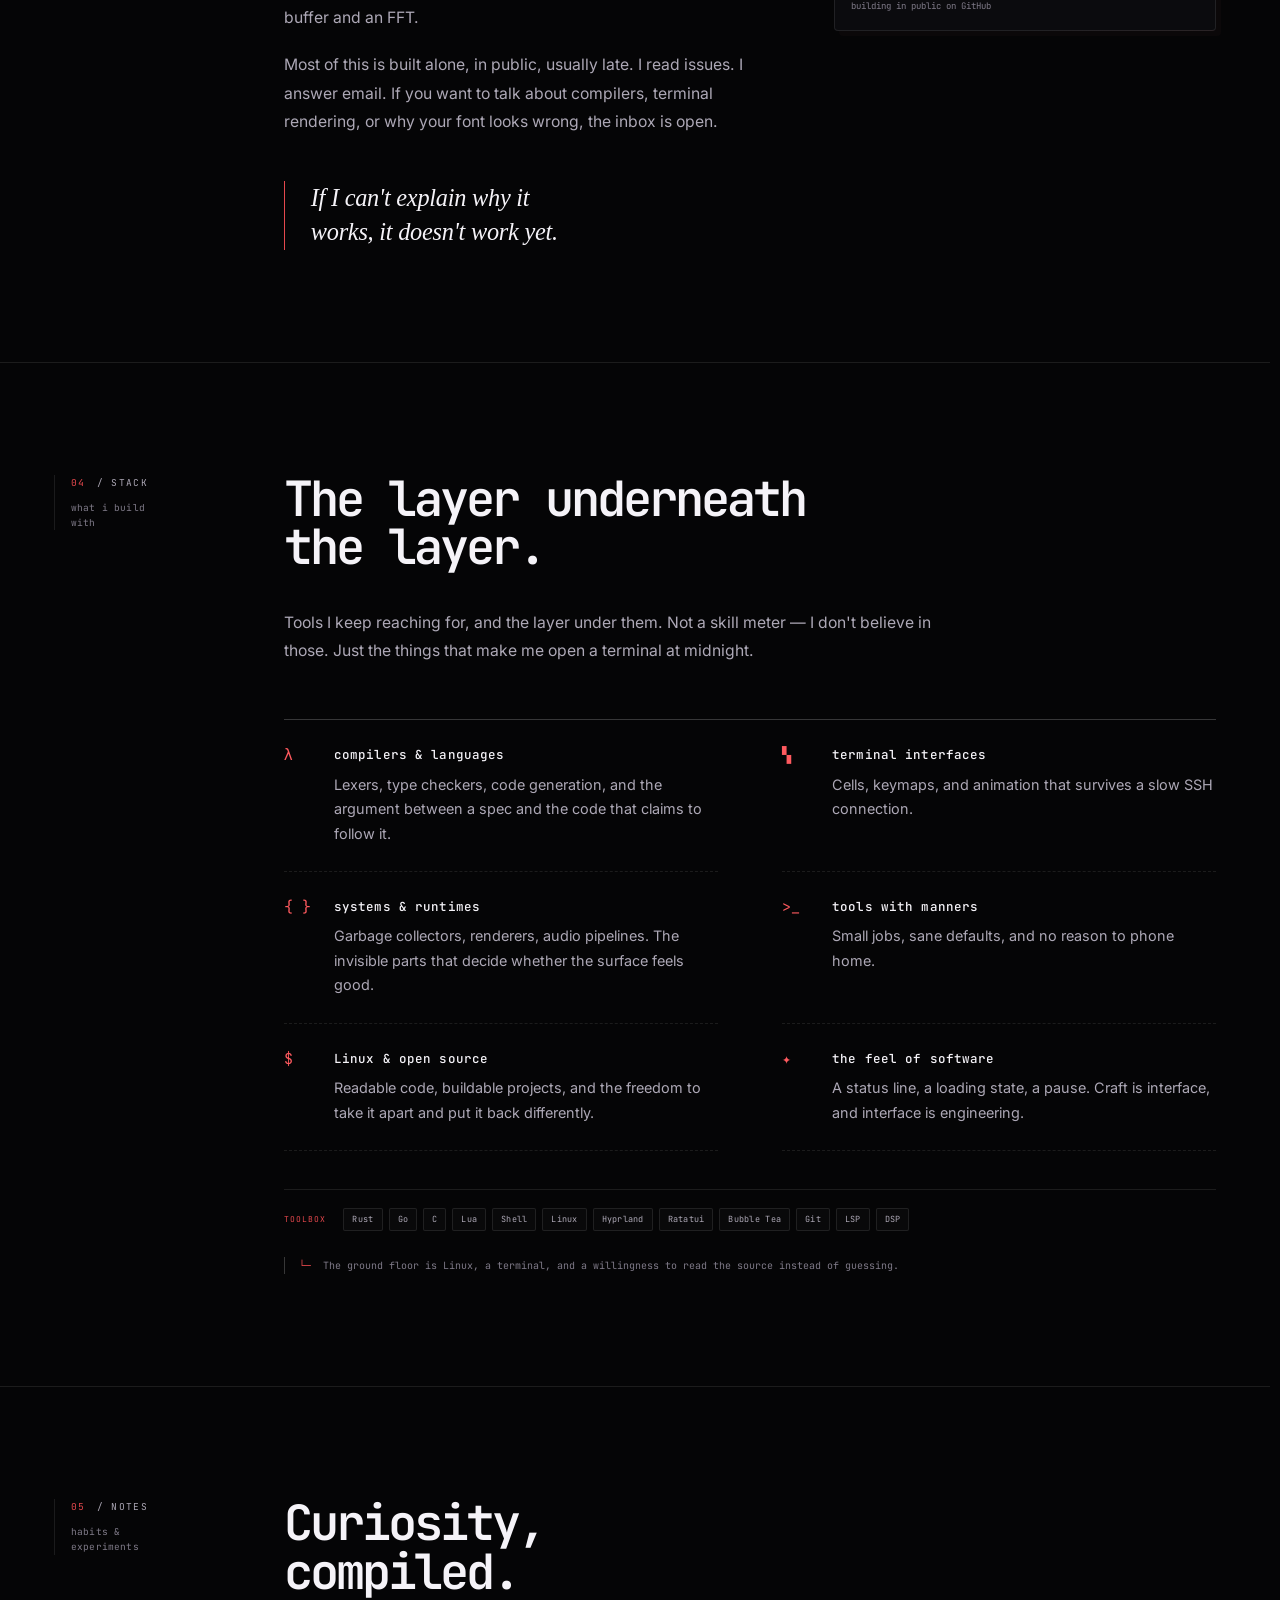
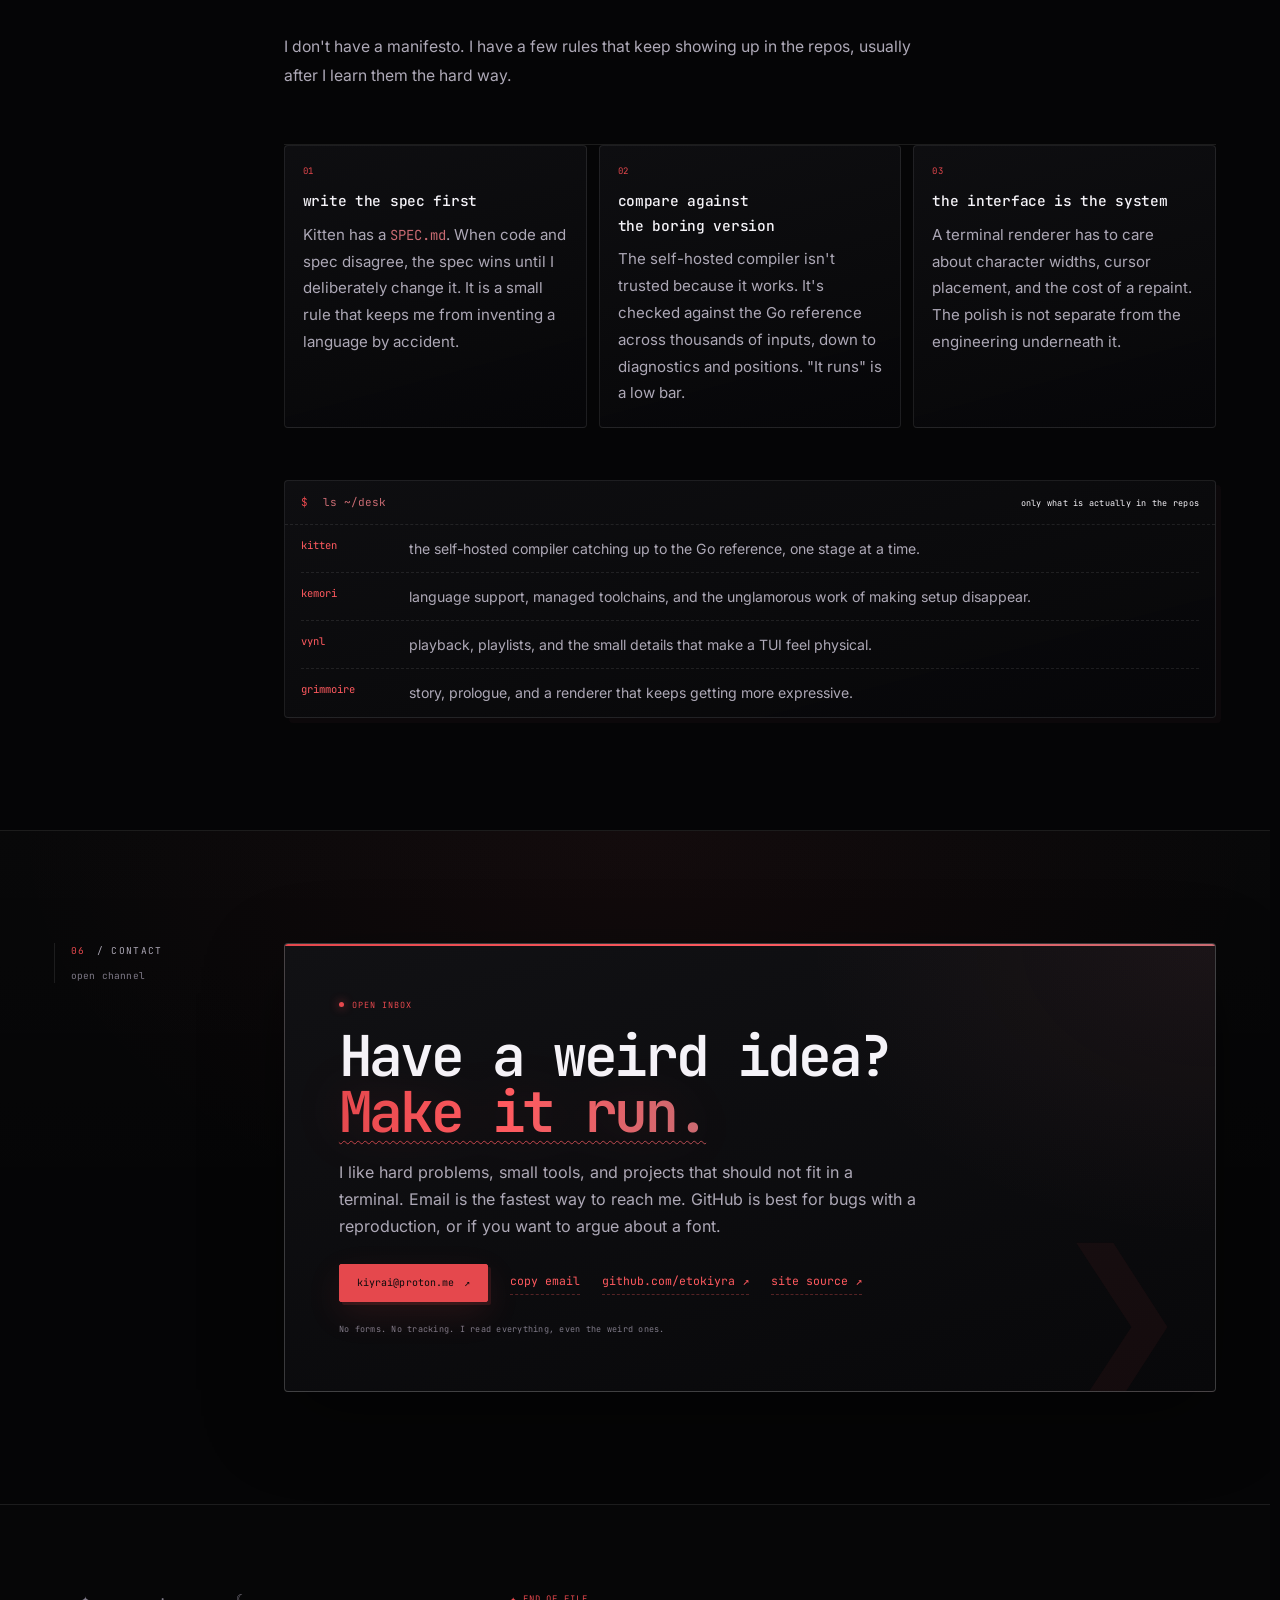
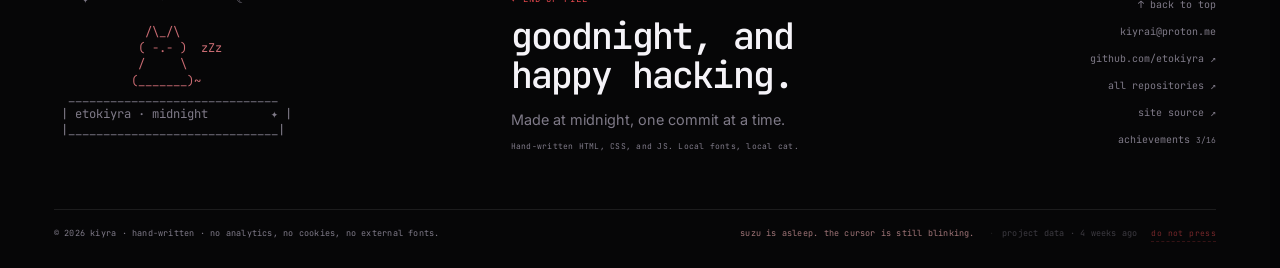
==== commit 25a5e4c8: "feat(site): rebuild portfolio with red accent system Restructure the page around a scannable work in" ====
--- a/site/index.html
+++ b/site/index.html
@@ -3,35 +3,40 @@
 <head>
   <meta charset="utf-8">
   <meta name="viewport" content="width=device-width, initial-scale=1">
-  <title>kiyra — little worlds for the terminal</title>
-  <meta name="description" content="kiyra (etokiyra) builds compilers, terminal tools, and small playable worlds: Kemori, Kitten, vynl, and Grimmoire.">
+  <title>kiyra — compilers, tools, and small worlds for the terminal</title>
+  <meta name="description" content="kiyra (etokiyra) builds compilers, terminal tools, and small worlds for the terminal. Selected work, a live GitHub signal, and an open inbox: kiyrai@proton.me.">
   <meta name="author" content="kiyra">
-  <meta name="theme-color" content="#080a12">
+  <meta name="theme-color" content="#050506">
   <meta name="color-scheme" content="dark">
   <link rel="canonical" href="https://kiyra.lol/">
   <link rel="me" href="https://github.com/etokiyra">
   <link rel="icon" href="assets/favicon.svg" type="image/svg+xml">
   <link rel="apple-touch-icon" href="assets/apple-touch-icon.png">
+  <link rel="preload" href="assets/fonts/jetbrains-mono-latin-wght-normal.woff2" as="font" type="font/woff2" crossorigin>
+  <link rel="preload" href="assets/fonts/inter-latin-wght-normal.woff2" as="font" type="font/woff2" crossorigin>
   <link rel="stylesheet" href="assets/css/style.css">
   <script>document.documentElement.classList.add("js");</script>
 
   <meta property="og:type" content="website">
   <meta property="og:site_name" content="kiyra">
   <meta property="og:url" content="https://kiyra.lol/">
-  <meta property="og:title" content="kiyra — little worlds for the terminal">
-  <meta property="og:description" content="Compilers, terminal tools, and small playable worlds. Some people decorate a room. I decorate a prompt.">
+  <meta property="og:title" content="kiyra — compilers, tools, and small worlds for the terminal">
+  <meta property="og:description" content="Compilers, terminal tools, and small worlds for the terminal. Selected work, a live GitHub signal, and an open inbox: kiyrai@proton.me.">
   <meta property="og:image" content="https://kiyra.lol/assets/og.png">
   <meta property="og:image:type" content="image/png">
   <meta property="og:image:width" content="1200">
   <meta property="og:image:height" content="630">
-  <meta property="og:image:alt" content="kiyra — little worlds for the terminal. An ASCII cat beside a crescent moon on a midnight background.">
+  <meta property="og:image:alt" content="kiyra — a terminal portfolio with an ASCII cat beside a crescent moon on a near-black grid.">
   <meta name="twitter:card" content="summary_large_image">
-  <meta name="twitter:title" content="kiyra — little worlds for the terminal">
-  <meta name="twitter:description" content="Compilers, terminal tools, and small playable worlds. Some people decorate a room. I decorate a prompt.">
+  <meta name="twitter:title" content="kiyra — compilers, tools, and small worlds for the terminal">
+  <meta name="twitter:description" content="Compilers, terminal tools, and small worlds for the terminal. Selected work, a live GitHub signal, and an open inbox: kiyrai@proton.me.">
   <meta name="twitter:image" content="https://kiyra.lol/assets/og.png">
-  <meta name="twitter:image:alt" content="kiyra — little worlds for the terminal. An ASCII cat beside a crescent moon on a midnight background.">
+  <meta name="twitter:image:alt" content="kiyra — a terminal portfolio with an ASCII cat beside a crescent moon on a near-black grid.">
 
   <script src="assets/js/site.js" defer></script>
+  <script src="assets/js/live.js" defer></script>
+  <script src="assets/js/extra.js" defer></script>
+  <script src="assets/js/polish.js" defer></script>
 </head>
 <body>
   <a class="skip-link" href="#main">skip to content</a>
@@ -46,11 +51,13 @@
 
       <nav class="primary-nav" aria-label="Primary">
         <ul class="nav-list">
-          <li><a href="#about"><span class="nav-num" aria-hidden="true">01</span> about</a></li>
-          <li><a href="#projects"><span class="nav-num" aria-hidden="true">02</span> projects</a></li>
-          <li><a href="#interests"><span class="nav-num" aria-hidden="true">03</span> interests</a></li>
-          <li><a href="#notes"><span class="nav-num" aria-hidden="true">04</span> notes</a></li>
+          <li><a href="#projects">work</a></li>
+          <li><a href="#about">about</a></li>
+          <li><a href="#interests">stack</a></li>
+          <li class="nav-notes"><a href="#notes">notes</a></li>
+          <li><a href="#contact">contact</a></li>
           <li><a class="nav-github" href="https://github.com/etokiyra" target="_blank" rel="me noopener">github <span aria-hidden="true">↗</span><span class="sr-only"> (opens in a new tab)</span></a></li>
+          <li><button class="palette-trigger" id="palette-open" type="button" aria-keyshortcuts="Control+K Meta+K"><span class="palette-trigger-key" aria-hidden="true">⌘K</span> <span class="palette-trigger-label">command</span></button></li>
         </ul>
       </nav>
 
@@ -84,10 +91,9 @@
           <p class="eyebrow"><span class="prompt">kiyra@midnight:~$</span> <span id="typed">whoami</span><span class="cursor" aria-hidden="true">▌</span></p>
 
           <h1 id="hero-title">
-            <span class="h1-line">Some people</span>
-            <span class="h1-line">decorate a room.</span>
-            <span class="h1-line">I decorate</span>
-            <span class="h1-line">an <span class="accent">experience</span>.</span>
+            <span class="h1-line">Compilers, tools,</span>
+            <span class="h1-line">and small worlds</span>
+            <span class="h1-line">for the <span class="accent">terminal</span>.</span>
           </h1>
 
           <p class="hero-lede">
@@ -96,7 +102,7 @@
             know what happens if I make the whole thing myself.
           </p>
 
-          <ul class="interest-line" aria-label="Technical interests">
+          <ul class="interest-line" aria-label="Technical focus">
             <li>Rust</li>
             <li>Go</li>
             <li>compilers</li>
@@ -105,11 +111,27 @@
           </ul>
 
           <div class="hero-actions">
-            <a class="button button-primary" href="#projects">explore the projects <span aria-hidden="true">↓</span></a>
+            <a class="button button-primary" href="#projects">view selected work <span aria-hidden="true">↓</span></a>
             <a class="text-link" href="https://github.com/etokiyra" target="_blank" rel="me noopener">github.com/etokiyra <span aria-hidden="true">↗</span><span class="sr-only"> (opens in a new tab)</span></a>
-          </div>
-
-          <p class="hero-footnote"><span class="footnote-mark" aria-hidden="true">☾</span> currently building <a href="#kitten">a compiler that compiles itself</a>.</p>
+            <a class="text-link" href="mailto:kiyrai@proton.me">email me <span aria-hidden="true">↗</span></a>
+          </div>
+
+          <div class="hero-stats" role="group" aria-label="At a glance">
+            <div class="hero-stat">
+              <span class="hero-stat-value" id="stat-repos">11</span>
+              <span class="hero-stat-label">public repos</span>
+            </div>
+            <div class="hero-stat">
+              <span class="hero-stat-value" id="stat-languages">6</span>
+              <span class="hero-stat-label">languages</span>
+            </div>
+            <div class="hero-stat">
+              <span class="hero-stat-value" id="stat-updated">today</span>
+              <span class="hero-stat-label">last push</span>
+            </div>
+          </div>
+
+          <p class="hero-footnote"><span class="footnote-mark" aria-hidden="true">☾</span> <span id="now-label">last commit in</span> <a id="now-building" href="#kemori">kemori</a>.</p>
         </div>
 
         <div class="mascot-stage">
@@ -162,104 +184,111 @@
       </div>
     </section>
 
-    <section class="section" id="about" aria-labelledby="about-title">
-      <div class="shell section-grid">
-        <div class="section-label">
-          <p class="section-kicker"><span>01</span> / about</p>
-          <p class="section-aside">the short version</p>
-        </div>
-
-        <div class="section-content about-grid">
-          <div class="prose reveal">
-            <h2 id="about-title">I learn by making<br>the thing.</h2>
-            <p>
-              I'm less interested in collecting frameworks than in understanding the layer
-              underneath them. A compiler, a renderer, an audio pipeline, a terminal UI — each
-              one is a chance to take the lid off and see how the trick works.
-            </p>
-            <p>
-              Most of what I make assumes a Linux terminal. I like software that can be read,
-              rebuilt, and understood: small tools with clear jobs, interfaces that stay out of
-              the way, and defaults that respect the person using them. The fact that a
-              terminal can be a code editor, a record deck, and a dark forest at the same time
-              still feels like a small miracle.
-            </p>
-            <p>
-              The thread through all of it is curiosity about the machine — not just what it
-              can do, but why it does it that way, and what happens if you build it differently.
-            </p>
-
-            <blockquote class="pull-quote">
-              <p>The interesting part isn't that it works. It's knowing why it works.</p>
-            </blockquote>
-          </div>
-
-          <aside class="why-note reveal" aria-label="A note on why I build">
-            <div class="note-bar"><span aria-hidden="true">✦</span> ~/.why</div>
-            <div class="note-body">
-              <p><span class="prompt">$</span> cat ~/.why</p>
-              <p class="note-output">
-                to understand the machine<br>
-                from the inside out.<br>
-                then make it a little kinder.
-              </p>
-              <p class="note-small">
-                open source · Linux · terminal-first<br>
-                building in public on GitHub
-              </p>
-            </div>
-          </aside>
-        </div>
-      </div>
-    </section>
-
     <section class="section" id="projects" aria-labelledby="projects-title">
       <div class="shell section-grid">
         <div class="section-label">
-          <p class="section-kicker"><span>02</span> / projects</p>
-          <p class="section-aside">pinned &amp; in progress</p>
+          <p class="section-kicker"><span>01</span> / selected work</p>
+          <p class="section-aside">four case files</p>
         </div>
 
         <div class="section-content">
           <div class="section-intro reveal">
-            <h2 id="projects-title">Four things I keep<br>building.</h2>
+            <h2 id="projects-title">Selected work.<br><span class="intro-dim">With the source attached.</span></h2>
             <p>
-              These are the repositories pinned on my GitHub. All of them are works in
-              progress; the interesting part is the engineering underneath. No stars, no
-              download counters — just what each one is trying to do.
+              Four projects I keep coming back to, plus two experiments from the desk. The
+              version numbers and last-commit dates update themselves from GitHub. The
+              opinions, bugs and late-night decisions are mine. I don't show stars because
+              stars don't compile.
             </p>
           </div>
 
-          <div class="project-list">
-            <article class="project reveal" id="kemori" aria-labelledby="kemori-title">
+          <div class="work-index-head reveal">
+            <p class="work-index-label">the index</p>
+            <button class="work-random" id="random-project" type="button">open a random case file <span aria-hidden="true">↝</span></button>
+          </div>
+
+          <nav class="work-index reveal" aria-label="Selected work index">
+            <a class="work-row" href="#kemori">
+              <span class="work-num">01</span>
+              <span class="work-name">Kemori</span>
+              <span class="work-desc">a terminal IDE with zero config</span>
+              <span class="work-stack">Rust</span>
+              <span class="work-arrow" aria-hidden="true">→</span>
+            </a>
+            <a class="work-row" href="#kitten">
+              <span class="work-num">02</span>
+              <span class="work-name">Kitten</span>
+              <span class="work-desc">a language that compiles itself</span>
+              <span class="work-stack">Go · C</span>
+              <span class="work-arrow" aria-hidden="true">→</span>
+            </a>
+            <a class="work-row" href="#vynl">
+              <span class="work-num">03</span>
+              <span class="work-name">vynl</span>
+              <span class="work-desc">a DJ booth in the terminal</span>
+              <span class="work-stack">Go · DSP</span>
+              <span class="work-arrow" aria-hidden="true">→</span>
+            </a>
+            <a class="work-row" href="#grimmoire">
+              <span class="work-num">04</span>
+              <span class="work-name">Grimmoire</span>
+              <span class="work-desc">an ASCII RPG where knowledge is the weapon</span>
+              <span class="work-stack">Rust</span>
+              <span class="work-arrow" aria-hidden="true">→</span>
+            </a>
+            <a class="work-row work-row-small" href="#caelestia-rice">
+              <span class="work-num">s·01</span>
+              <span class="work-name">caelestia-rice</span>
+              <span class="work-desc">a desktop made of frosted glass</span>
+              <span class="work-stack">Lua · Hyprland</span>
+              <span class="work-arrow" aria-hidden="true">→</span>
+            </a>
+            <a class="work-row work-row-small" href="#opencode-config">
+              <span class="work-num">s·02</span>
+              <span class="work-name">opencode-config</span>
+              <span class="work-desc">an agent that asks before pushing</span>
+              <span class="work-stack">Shell · MCP</span>
+              <span class="work-arrow" aria-hidden="true">→</span>
+            </a>
+          </nav>
+
+          <div class="case-files-head reveal">
+            <p class="case-files-title"><span aria-hidden="true">✦</span> case files</p>
+            <p class="case-files-note">the long version · the source is one click away</p>
+          </div>
+
+          <div class="project-list" data-stagger>
+            <article class="project reveal" id="kemori" data-repo="kemori" aria-labelledby="kemori-title">
               <div class="project-copy">
                 <div class="project-meta">
                   <span class="project-index">01</span>
-                  <span>Rust · MPL-2.0</span>
-                  <span class="project-status">active</span>
+                  <span><span data-repo-fact="language">Rust</span> · <span data-repo-fact="license">MPL-2.0</span></span>
+                  <span class="project-status" data-repo-status>active</span>
+                  <span class="project-updated" data-repo-updated hidden></span>
                 </div>
                 <h3 id="kemori-title">Kemori</h3>
                 <p class="project-kicker">your cozy little coding space</p>
                 <p>
-                  Kemori is a terminal-native IDE built around one promise: install it, open
-                  a project, start coding. No plugin marketplace, no hand-written LSP
-                  config, no dotfiles to maintain. It detects the language, brings built-in
-                  intelligence, and hands over to a language server when one is available —
-                  including fetching and verifying the toolchain itself.
-                </p>
-                <p>
-                  The most interesting part is where the complexity went. Language-specific
-                  logic never leaks into the editor or the UI. Detection weighs five signals
-                  — filename, shebang, extension, content, project context — and a project
+                  Kemori is a terminal IDE that assumes you would rather be coding than
+                  configuring. Install it, open a project, and it works out the language,
+                  starts the right language server, and offers to fetch anything missing.
+                  Then it runs the real tool to check that the install actually works. No
+                  plugin marketplace, no hand-written LSP config, no dotfiles to maintain.
+                </p>
+                <p>
+                  The interesting part is where the complexity went. Language-specific logic
+                  never leaks into the editor or the UI. Detection weighs five signals —
+                  filename, shebang, extension, content, project context — and a project
                   marker never overrides a file's own nature. Expensive work runs on a
                   background worker, so the interface repaints only when something actually
-                  changed.
+                  changed. It also never paints an opaque background, so your terminal theme
+                  and wallpaper survive.
                 </p>
                 <ul class="detail-list">
-                  <li><span aria-hidden="true">✦</span> 27 languages in one table, each with built-in offline intelligence; LSP is optional and marked, never required.</li>
-                    <li><span aria-hidden="true">✦</span> Managed toolchains are pinned, isolated, and verified after install by running the real tool — never just because a file exists.</li>
-                    <li><span aria-hidden="true">✦</span> Transparency first: Kemori never paints an opaque background, so your terminal's theme, blur and wallpaper keep working.</li>
-                    <li><span aria-hidden="true">✦</span> A star-cat keeps you company on the welcome screen — never behind your code.</li>
+                  <li><span aria-hidden="true">✦</span> 27 languages in one table. LSP is optional; offline intelligence is not.</li>
+                  <li><span aria-hidden="true">✦</span> Missing toolchains are fetched, pinned, and verified by running the real tool. A file existing is not the same as a tool working.</li>
+                  <li><span aria-hidden="true">✦</span> Never paints an opaque background. Your terminal theme, blur and wallpaper survive.</li>
+                  <li><span aria-hidden="true">✦</span> A star-cat on the welcome screen. She is not behind your code.</li>
                 </ul>
                 <div class="project-foot">
                   <ul class="tech-list" aria-label="Kemori technologies">
@@ -289,35 +318,37 @@
               </div>
             </article>
 
-            <article class="project project-flip reveal" id="kitten" aria-labelledby="kitten-title">
+            <article class="project project-flip reveal" id="kitten" data-repo="kitten" aria-labelledby="kitten-title">
               <div class="project-copy">
                 <div class="project-meta">
                   <span class="project-index">02</span>
-                  <span>Go · C · GPL-3.0</span>
-                  <span class="project-status">v0.1 · early</span>
+                  <span><span data-repo-fact="language">Go</span> · <span data-repo-fact="license">GPL-3.0</span></span>
+                  <span class="project-status" data-repo-status>v0.1 · early</span>
+                  <span class="project-updated" data-repo-updated hidden></span>
                 </div>
                 <h3 id="kitten-title">Kitten</h3>
                 <p class="project-kicker">a small language learning to compile itself</p>
                 <p>
                   Kitten is a statically typed, garbage-collected language that compiles
                   ahead-of-time to a real executable — not interpreted, not a bytecode VM.
-                  The syntax shape comes from C#, the smallness and tooling culture from Go,
-                  the ecosystem ambition from Rust. The command-line tool is called
-                  <span class="mono">purr</span>; the files are
-                  <span class="mono">.ktn</span>.
-                </p>
-                <p>
-                  There is no null, no undefined behavior, no implicit conversions, and
-                  every match is exhaustive. The compiler is written in Go and emits C, which
-                  the host C compiler turns into a binary. A second compiler, written in
-                  Kitten, is being built one stage at a time and checked against the Go
-                  reference — and it has reached the C-level fixpoint: stages 1, 2, and 3
-                  emit byte-identical C.
+                  The syntax borrows from C#, the smallness and tooling culture from Go, the
+                  ecosystem ambition from Rust. The command-line tool is called
+                  <span class="mono">purr</span>; the files are <span class="mono">.ktn</span>.
+                </p>
+                <p>
+                  No null, no undefined behavior, no implicit conversions, and every match is
+                  exhaustive. The compiler is written in Go and emits C, which the host C
+                  compiler turns into a binary. A second compiler, written in Kitten, is being
+                  built one stage at a time and checked against the Go reference. Stages 1, 2
+                  and 3 now emit byte-identical C, which is the compiler equivalent of a cat
+                  landing on its feet.
                 </p>
                 <ul class="detail-list">
-                  <li><span aria-hidden="true">✦</span> <span class="mono">SPEC.md</span> is the source of truth; undecided things are listed as undecided rather than quietly invented in code.</li>
-                    <li><span aria-hidden="true">✦</span> Differential harnesses compare every stage against the Go reference across thousands of inputs — plus 11,158 generated-program runs under GCC and Clang.</li>
-                    <li><span aria-hidden="true">✦</span> The toolchain is GPL-3.0-or-later; the runtime is MIT — the code you write in Kitten stays yours.</li>
+                  <li><span aria-hidden="true">✦</span> Most languages make you choose between small and useful. Kitten refuses the trade.</li>
+                  <li><span aria-hidden="true">✦</span> <span class="mono">SPEC.md</span> is the source of truth. Undecided things are listed as undecided instead of quietly invented in code.</li>
+                  <li><span aria-hidden="true">✦</span> The self-hosted compiler is compared against the Go reference across thousands of inputs, down to diagnostics and positions.</li>
+                  <li><span aria-hidden="true">✦</span> No null. No undefined behavior. No implicit conversions. Every match is exhaustive.</li>
+                  <li><span aria-hidden="true">✦</span> Toolchain GPL-3.0-or-later; runtime MIT. The code you write in Kitten stays yours.</li>
                 </ul>
                 <div class="project-foot">
                   <ul class="tech-list" aria-label="Kitten technologies">
@@ -352,33 +383,36 @@
               </div>
             </article>
 
-            <article class="project reveal" id="vynl" aria-labelledby="vynl-title">
+            <article class="project reveal" id="vynl" data-repo="vynl" aria-labelledby="vynl-title">
               <div class="project-copy">
                 <div class="project-meta">
                   <span class="project-index">03</span>
-                  <span>Go · GPL-3.0</span>
-                  <span class="project-status">active</span>
+                  <span><span data-repo-fact="language">Go</span> · <span data-repo-fact="license">GPL-3.0</span></span>
+                  <span class="project-status" data-repo-status>active</span>
+                  <span class="project-updated" data-repo-updated hidden></span>
                 </div>
                 <h3 id="vynl-title">vynl</h3>
                 <p class="project-kicker">a DJ booth that fits in your terminal</p>
                 <p>
-                  vynl turns a local music folder into a live console: a rotating vinyl
-                  rendered from real coordinate geometry rather than ASCII templates, a real
-                  FFT spectrum, stereo meters, independent tempo and pitch, and a three-band
-                  EQ. It plays MP3, FLAC, WAV, and OGG without a browser, a GUI, or a
-                  service in the middle.
+                  vynl turns a local music folder into a live DJ console. There is a rotating
+                  vinyl rendered from real coordinates, a real FFT spectrum, stereo meters,
+                  independent tempo and pitch, and a three-band EQ. It plays MP3, FLAC, WAV,
+                  and OGG without a browser, a GUI, or a service in the middle. Built for
+                  terminals, not for windows.
                 </p>
                 <p>
                   Under the deck is a serious audio engine. A bounded four-second PCM ring
                   keeps memory flat; gapless playback joins tracks inside the same audio
                   callback; an optional equal-power crossfade bridges them. The EQ is a
-                  Linkwitz-Riley three-way crossover, and a flat EQ stays exactly
-                  transparent. Playlists are plain M3U8 files.
+                  Linkwitz-Riley three-way crossover, and a flat EQ stays exactly flat. A
+                  corrupt file gets skipped, because one bad track should not wreck the set.
+                  Playlists are plain M3U8 files.
                 </p>
                 <ul class="detail-list">
                   <li><span aria-hidden="true">✦</span> A 1024-point Hann-windowed FFT mapped to 48 log-spaced bands, with peak-hold markers.</li>
-                    <li><span aria-hidden="true">✦</span> Vinyl mode couples tempo and pitch like a turntable; ReplayGain, crossfade and EQ apply live, without restarting playback.</li>
-                    <li><span aria-hidden="true">✦</span> vynl never paints a background colour — your terminal's theme and opacity show through. Built for terminals, not for windows.</li>
+                  <li><span aria-hidden="true">✦</span> Gapless playback, an optional equal-power crossfade, and a four-second PCM ring that keeps memory flat.</li>
+                  <li><span aria-hidden="true">✦</span> Vinyl mode couples tempo and pitch like a turntable; ReplayGain, crossfade and EQ change live.</li>
+                  <li><span aria-hidden="true">✦</span> No background colour. Your terminal's theme and opacity show through. Built for terminals, not windows.</li>
                 </ul>
                 <div class="project-foot">
                   <ul class="tech-list" aria-label="vynl technologies">
@@ -408,12 +442,13 @@
               </div>
             </article>
 
-            <article class="project project-flip reveal" id="grimmoire" aria-labelledby="grimmoire-title">
+            <article class="project project-flip reveal" id="grimmoire" data-repo="grimmoire" aria-labelledby="grimmoire-title">
               <div class="project-copy">
                 <div class="project-meta">
                   <span class="project-index">04</span>
-                  <span>Rust · GPL-3.0</span>
-                  <span class="project-status">early</span>
+                  <span><span data-repo-fact="language">Rust</span> · <span data-repo-fact="license">GPL-3.0</span></span>
+                  <span class="project-status" data-repo-status>early</span>
+                  <span class="project-updated" data-repo-updated hidden></span>
                 </div>
                 <h3 id="grimmoire-title">Grimmoire</h3>
                 <p class="project-kicker">a dark-fantasy world drawn entirely in glyphs</p>
@@ -426,16 +461,18 @@
                   on the floor.
                 </p>
                 <p>
-                  The renderer is the project. Walls read their neighbours and show lit
-                  caps or shadowed bases; floors are textured from world position so they
-                  never shimmer; light falls off with distance. Conversations branch on what
-                  you know and what you have done — and two choices change a place, not just
-                  a line.
+                  The renderer is the project. Walls read their neighbours and show lit caps
+                  or shadowed bases; floors are textured from world position so they never
+                  shimmer; light falls off with distance. Conversations branch on what you
+                  know and what you have done — and a couple of choices change a place, not
+                  just a line. Also, the scavenger is lying. Remembering that changes what he
+                  says next.
                 </p>
                 <ul class="detail-list">
-                  <li><span aria-hidden="true">✦</span> No image files, no sprites, no graphics protocol — just glyphs, ink, and light.</li>
-                    <li><span aria-hidden="true">✦</span> A scavenger who is lying, a priestess who answers obliquely, something in the catacombs that resents being awake — every character remembers what you asked.</li>
-                    <li><span aria-hidden="true">✦</span> Runs in Kitty at 80×24 or larger; below that it says so and suspends rather than draw noise.</li>
+                  <li><span aria-hidden="true">✦</span> ASCII is the identity, not a fallback. No image files, no sprites, no graphics protocol — just glyphs, ink, and light.</li>
+                  <li><span aria-hidden="true">✦</span> Walls read their neighbours; floors are textured from world position so they never shimmer; light falls off with distance.</li>
+                  <li><span aria-hidden="true">✦</span> Conversations branch on what you know and what you have done. The scavenger is lying.</li>
+                  <li><span aria-hidden="true">✦</span> Kitty at 80×24 or larger. Below that it says so and suspends instead of drawing noise.</li>
                 </ul>
                 <div class="project-foot">
                   <ul class="tech-list" aria-label="Grimmoire technologies">
@@ -468,12 +505,12 @@
 
           <div class="side-projects">
             <div class="side-head reveal">
-              <p class="side-title"><span aria-hidden="true">✦</span> and the desk the code lives on</p>
-              <p class="side-note">smaller configs · same midnight</p>
+              <p class="side-title"><span aria-hidden="true">✦</span> also built</p>
+              <p class="side-note">side experiments · same midnight</p>
             </div>
 
             <div class="side-grid" data-stagger>
-              <article class="side-card reveal" id="caelestia-rice" aria-labelledby="caelestia-rice-title">
+              <article class="side-card reveal" id="caelestia-rice" data-repo="caelestia-rice" aria-labelledby="caelestia-rice-title">
                 <p class="side-meta">
                   <span class="side-index" aria-hidden="true">s·01</span>
                   <span>EndeavourOS · Hyprland · Unlicense</span>
@@ -481,45 +518,151 @@
                 <h3 id="caelestia-rice-title">caelestia-rice</h3>
                 <p class="side-kicker">the desktop, dressed in glass</p>
                 <p>
-                  The Linux rice: the Caelestia shell over Hyprland, configured in Lua.
-                  Launcher, dashboard, sidebar, terminal — everything is heavy frosted glass,
-                  and none of it pins a colour. The palette is derived from the active
-                  wallpaper, so one <span class="mono">caelestia wallpaper</span> command
-                  re-themes the entire desktop in place. A one-shot installer backs up
-                  anything it touches before it changes it.
+                  The Linux rice: Caelestia shell over Hyprland, configured in Lua. Launcher,
+                  dashboard, sidebar, terminal — everything is frosted glass, and nothing
+                  pins a colour. The palette comes from the active wallpaper, so one
+                  <span class="mono">caelestia wallpaper</span> command re-themes the whole
+                  desktop. The installer backs up everything it touches, because a rice
+                  should be reversible.
                 </p>
                 <div class="side-foot">
                   <ul class="tech-list" aria-label="caelestia-rice technologies">
                     <li>Hyprland</li><li>Caelestia</li><li>fish</li><li>starship</li>
                   </ul>
+                  <span class="side-updated" data-repo-updated hidden></span>
                   <a class="project-link" href="https://github.com/etokiyra/caelestia-rice" target="_blank" rel="noopener">open caelestia-rice <span aria-hidden="true">↗</span><span class="sr-only"> (opens in a new tab)</span></a>
                 </div>
               </article>
 
-              <article class="side-card reveal" id="opencode-config" aria-labelledby="opencode-config-title">
+              <article class="side-card reveal" id="opencode-config" data-repo="opencode-config" aria-labelledby="opencode-config-title">
                 <p class="side-meta">
                   <span class="side-index" aria-hidden="true">s·02</span>
                   <span>Bash · OpenCode · MIT</span>
                 </p>
                 <h3 id="opencode-config-title">opencode-config</h3>
-                <p class="side-kicker">the coding agent, ready to work</p>
-                <p>
-                  A portable, preconfigured OpenCode setup: clone it, run one script, and the
-                  agent comes out with its roster of agents and skills, slash commands, free
-                  MCP servers, and a permission policy that only asks when it matters —
-                  secrets are denied outright, never even prompted for. Model assignments
-                  pick the cheapest capable model for each job, saving premium allowance for
-                  the thinking that needs it.
+                <p class="side-kicker">the coding agent, with boundaries</p>
+                <p>
+                  A portable OpenCode setup: nine agents, four commands, free MCP servers,
+                  and a permission policy that asks before pushing code and hard-denies
+                  secrets. Housekeeping runs on the cheap models; the expensive ones are kept
+                  for thinking that actually needs them. Clone it, run one script, and the
+                  agent has a toolkit.
                 </p>
                 <div class="side-foot">
                   <ul class="tech-list" aria-label="opencode-config technologies">
                     <li>OpenCode</li><li>shell</li><li>MCP</li><li>agents</li>
                   </ul>
+                  <span class="side-updated" data-repo-updated hidden></span>
                   <a class="project-link" href="https://github.com/etokiyra/opencode-config" target="_blank" rel="noopener">open opencode-config <span aria-hidden="true">↗</span><span class="sr-only"> (opens in a new tab)</span></a>
                 </div>
               </article>
             </div>
           </div>
+
+        </div>
+      </div>
+    </section>
+
+
+    <section class="section section-signal" id="signal" aria-labelledby="signal-title">
+      <div class="shell section-grid">
+        <div class="section-label">
+          <p class="section-kicker"><span>02</span> / signal</p>
+          <p class="section-aside">live from github</p>
+        </div>
+
+        <div class="section-content">
+          <div class="section-intro reveal">
+            <h2 id="signal-title">Recent output.<br><span class="intro-dim">Still warm.</span></h2>
+            <p>
+              What I have been pushing. Releases, commits, and the smaller repositories that
+              share the desk. GitHub supplies the facts; I supply the mess. No stars, no
+              vanity counters.
+            </p>
+          </div>
+
+          <noscript>
+            <p class="signal-fallback">
+              The live feed needs JavaScript. The repositories are all on
+              <a href="https://github.com/etokiyra?tab=repositories">GitHub</a>.
+            </p>
+          </noscript>
+
+          <div class="live-block" id="activity" hidden>
+            <div class="live-head">
+              <p class="live-title"><span aria-hidden="true">✦</span> recently shipped</p>
+              <p class="live-note">pulled from github · newest first</p>
+            </div>
+            <ol class="activity-list" id="activity-list" aria-label="Recent releases and commits"></ol>
+          </div>
+
+          <div class="live-block" id="others" hidden>
+            <div class="live-head">
+              <p class="live-title"><span aria-hidden="true">✦</span> the rest of the desk</p>
+              <p class="live-note"><span id="other-count">0</span> more public repos · auto-listed</p>
+            </div>
+            <div class="repo-grid" id="other-repos"></div>
+          </div>
+
+        </div>
+      </div>
+    </section>
+
+    <section class="section" id="about" aria-labelledby="about-title">
+      <div class="shell section-grid">
+        <div class="section-label">
+          <p class="section-kicker"><span>03</span> / about</p>
+          <p class="section-aside">the short version</p>
+        </div>
+
+        <div class="section-content about-grid">
+          <div class="prose reveal">
+            <h2 id="about-title">I learn by making<br>the thing.</h2>
+            <p>
+              I'm kiyra. I write software for the terminal because I like being close to the
+              machine, and because a terminal is the only place where a compiler, a record
+              deck, and a haunted village can share the same window.
+            </p>
+            <p>
+              I don't have a grand theory of software. I have a habit: when something feels
+              like magic, I take it apart until it stops. That's how Kemori grew a
+              language-server lifecycle, how Kitten ended up with a self-hosting compiler,
+              and how vynl ended up with a ring buffer and an FFT.
+            </p>
+            <p>
+              Most of this is built alone, in public, usually late. I read issues. I answer
+              email. If you want to talk about compilers, terminal rendering, or why your
+              font looks wrong, the inbox is open.
+            </p>
+
+            <blockquote class="pull-quote">
+              <p>If I can't explain why it works, it doesn't work yet.</p>
+            </blockquote>
+          </div>
+
+          <aside class="why-note reveal" aria-label="A profile card">
+            <div class="note-bar"><span aria-hidden="true">✦</span> profile.txt</div>
+            <div class="note-body">
+              <p><span class="prompt">$</span> cat profile.txt</p>
+              <ul class="profile-facts">
+                <li><span>role</span><span>systems programmer</span></li>
+                <li><span>focus</span><span>compilers · TUIs · games</span></li>
+                <li><span>stack</span><span>Rust · Go · Lua · C</span></li>
+                <li><span>env</span><span>Linux · terminal · midnight</span></li>
+                <li><span>email</span><span><a href="mailto:kiyrai@proton.me">kiyrai@proton.me</a></span></li>
+                <li><span>status</span><span>building in public</span></li>
+              </ul>
+              <p class="note-output">
+                to understand the machine<br>
+                from the inside out.<br>
+                then make it a little kinder.
+              </p>
+              <p class="note-small">
+                open source · terminal-first<br>
+                building in public on GitHub
+              </p>
+            </div>
+          </aside>
         </div>
       </div>
     </section>
@@ -527,16 +670,16 @@
     <section class="section" id="interests" aria-labelledby="interests-title">
       <div class="shell section-grid">
         <div class="section-label">
-          <p class="section-kicker"><span>03</span> / interests</p>
-          <p class="section-aside">what pulls me in</p>
+          <p class="section-kicker"><span>04</span> / stack</p>
+          <p class="section-aside">what i build with</p>
         </div>
 
         <div class="section-content">
           <div class="section-intro reveal">
             <h2 id="interests-title">The layer underneath<br>the layer.</h2>
             <p>
-              A compact map of the things I keep returning to. Not a skill meter — just the
-              problems that make me open a terminal at midnight.
+              Tools I keep reaching for, and the layer under them. Not a skill meter — I don't
+              believe in those. Just the things that make me open a terminal at midnight.
             </p>
           </div>
 
@@ -545,7 +688,7 @@
               <span class="interest-mark" aria-hidden="true">λ</span>
               <div>
                 <h3>compilers &amp; languages</h3>
-                <p>Lexers, type checkers, code generation, and the quiet argument between a specification and its implementation.</p>
+                <p>Lexers, type checkers, code generation, and the argument between a spec and the code that claims to follow it.</p>
               </div>
             </article>
 
@@ -553,7 +696,7 @@
               <span class="interest-mark" aria-hidden="true">▚</span>
               <div>
                 <h3>terminal interfaces</h3>
-                <p>Layouts that fit in cells, keymaps that make sense, and animation that survives a slow SSH connection.</p>
+                <p>Cells, keymaps, and animation that survives a slow SSH connection.</p>
               </div>
             </article>
 
@@ -561,7 +704,7 @@
               <span class="interest-mark" aria-hidden="true">{ }</span>
               <div>
                 <h3>systems &amp; runtimes</h3>
-                <p>Garbage collectors, renderers, audio pipelines: the parts that make the surface feel effortless.</p>
+                <p>Garbage collectors, renderers, audio pipelines. The invisible parts that decide whether the surface feels good.</p>
               </div>
             </article>
 
@@ -569,7 +712,7 @@
               <span class="interest-mark" aria-hidden="true">&gt;_</span>
               <div>
                 <h3>tools with manners</h3>
-                <p>Software with a narrow job, zero-config defaults, and no reason to phone home.</p>
+                <p>Small jobs, sane defaults, and no reason to phone home.</p>
               </div>
             </article>
 
@@ -577,7 +720,7 @@
               <span class="interest-mark" aria-hidden="true">$</span>
               <div>
                 <h3>Linux &amp; open source</h3>
-                <p>Readable code, buildable projects, and the freedom to take something apart and put it back differently.</p>
+                <p>Readable code, buildable projects, and the freedom to take it apart and put it back differently.</p>
               </div>
             </article>
 
@@ -585,13 +728,31 @@
               <span class="interest-mark" aria-hidden="true">✦</span>
               <div>
                 <h3>the feel of software</h3>
-                <p>A status line, a loading state, a pause. Craft is also interface, and interface is also engineering.</p>
-              </div>
-            </article>
+                <p>A status line, a loading state, a pause. Craft is interface, and interface is engineering.</p>
+              </div>
+            </article>
+          </div>
+
+          <div class="stack-strip reveal" role="group" aria-label="Toolbox">
+            <span class="stack-strip-label">toolbox</span>
+            <ul>
+              <li>Rust</li>
+              <li>Go</li>
+              <li>C</li>
+              <li>Lua</li>
+              <li>Shell</li>
+              <li>Linux</li>
+              <li>Hyprland</li>
+              <li>Ratatui</li>
+              <li>Bubble Tea</li>
+              <li>Git</li>
+              <li>LSP</li>
+              <li>DSP</li>
+            </ul>
           </div>
 
           <p class="interest-ground reveal">
-            <span aria-hidden="true">└─</span> The ground floor is Linux, a terminal, and a stubborn willingness to read the source.
+            <span aria-hidden="true">└─</span> The ground floor is Linux, a terminal, and a willingness to read the source instead of guessing.
           </p>
         </div>
       </div>
@@ -600,7 +761,7 @@
     <section class="section" id="notes" aria-labelledby="notes-title">
       <div class="shell section-grid">
         <div class="section-label">
-          <p class="section-kicker"><span>04</span> / notes</p>
+          <p class="section-kicker"><span>05</span> / notes</p>
           <p class="section-aside">habits &amp; experiments</p>
         </div>
 
@@ -608,8 +769,8 @@
           <div class="section-intro reveal">
             <h2 id="notes-title">Curiosity,<br>compiled.</h2>
             <p>
-              I don't have a grand theory of software. I have a few habits that keep showing up
-              in the repos — and a desk full of things I'm still figuring out.
+              I don't have a manifesto. I have a few rules that keep showing up in the repos,
+              usually after I learn them the hard way.
             </p>
           </div>
 
@@ -617,12 +778,11 @@
             <article class="note reveal">
               <p class="note-index">01</p>
               <div>
-                <h3>the spec comes first</h3>
-                <p>
-                  Kitten's <span class="mono">SPEC.md</span> is the source of truth. If code and
-                  the specification disagree, the specification wins until it is deliberately
-                  changed. It is a small rule with a large effect: it keeps design from becoming
-                  an accident.
+                <h3>write the spec first</h3>
+                <p>
+                  Kitten has a <span class="mono">SPEC.md</span>. When code and spec disagree,
+                  the spec wins until I deliberately change it. It is a small rule that keeps me
+                  from inventing a language by accident.
                 </p>
               </div>
             </article>
@@ -630,12 +790,11 @@
             <article class="note reveal">
               <p class="note-index">02</p>
               <div>
-                <h3>verify against the boring version</h3>
-                <p>
-                  The self-hosted compiler is not trusted because it seems to work. Its lexer,
-                  parser, checker, code generator, and driver are compared with the Go reference
-                  across thousands of inputs, down to diagnostics and positions. "Same output"
-                  is a stronger claim than "it runs."
+                <h3>compare against the boring version</h3>
+                <p>
+                  The self-hosted compiler isn't trusted because it works. It's checked against
+                  the Go reference across thousands of inputs, down to diagnostics and
+                  positions. "It runs" is a low bar.
                 </p>
               </div>
             </article>
@@ -643,11 +802,11 @@
             <article class="note reveal">
               <p class="note-index">03</p>
               <div>
-                <h3>the interface is part of the system</h3>
+                <h3>the interface is the system</h3>
                 <p>
                   A terminal renderer has to care about character widths, cursor placement, and
-                  the cost of a repaint. A music player has to care about a dropped buffer. The
-                  visible polish is never separate from the engineering underneath it.
+                  the cost of a repaint. The polish is not separate from the engineering
+                  underneath it.
                 </p>
               </div>
             </article>
@@ -661,7 +820,7 @@
             <ul class="desk-list">
               <li>
                 <a href="https://github.com/etokiyra/kitten" target="_blank" rel="noopener">kitten</a>
-                <span>a Kitten-written build path growing beside the authoritative Go compiler.</span>
+                <span>the self-hosted compiler catching up to the Go reference, one stage at a time.</span>
               </li>
               <li>
                 <a href="https://github.com/etokiyra/kemori" target="_blank" rel="noopener">kemori</a>
@@ -680,6 +839,34 @@
         </div>
       </div>
     </section>
+
+    <section class="section section-contact" id="contact" aria-labelledby="contact-title">
+      <div class="shell section-grid">
+        <div class="section-label">
+          <p class="section-kicker"><span>06</span> / contact</p>
+          <p class="section-aside">open channel</p>
+        </div>
+
+        <div class="section-content">
+          <div class="contact-card reveal">
+            <p class="contact-kicker"><span class="status-dot" aria-hidden="true"></span> open inbox</p>
+            <h2 id="contact-title">Have a weird idea?<br><span class="accent">Make it run.</span></h2>
+            <p class="contact-lede">
+              I like hard problems, small tools, and projects that should not fit in a
+              terminal. Email is the fastest way to reach me. GitHub is best for bugs with a
+              reproduction, or if you want to argue about a font.
+            </p>
+            <div class="contact-actions">
+              <a class="button button-primary" href="mailto:kiyrai@proton.me">kiyrai@proton.me <span aria-hidden="true">↗</span></a>
+              <button class="text-link contact-copy" id="copy-email" type="button">copy email</button>
+              <a class="text-link" href="https://github.com/etokiyra" target="_blank" rel="me noopener">github.com/etokiyra <span aria-hidden="true">↗</span><span class="sr-only"> (opens in a new tab)</span></a>
+              <a class="text-link" href="https://github.com/etokiyra/etokiyra.github.io" target="_blank" rel="noopener">site source <span aria-hidden="true">↗</span><span class="sr-only"> (opens in a new tab)</span></a>
+            </div>
+            <p class="contact-note">No forms. No tracking. I read everything, even the weird ones.</p>
+          </div>
+        </div>
+      </div>
+    </section>
   </main>
 
   <footer class="site-footer" id="footer">
@@ -701,20 +888,59 @@
           <p class="footer-kicker">✦ end of file</p>
           <p class="footer-signoff">goodnight, and<br>happy hacking.</p>
           <p class="footer-line">Made at midnight, one commit at a time.</p>
+          <p class="footer-colophon">Hand-written HTML, CSS, and JS. Local fonts, local cat.</p>
         </div>
 
         <nav class="footer-nav" aria-label="Footer">
           <a href="#top">↑ back to top</a>
+          <a href="mailto:kiyrai@proton.me">kiyrai@proton.me</a>
           <a href="https://github.com/etokiyra" target="_blank" rel="me noopener">github.com/etokiyra <span aria-hidden="true">↗</span><span class="sr-only"> (opens in a new tab)</span></a>
           <a href="https://github.com/etokiyra?tab=repositories" target="_blank" rel="noopener">all repositories <span aria-hidden="true">↗</span><span class="sr-only"> (opens in a new tab)</span></a>
+          <a href="https://github.com/etokiyra/etokiyra.github.io" target="_blank" rel="noopener">site source <span aria-hidden="true">↗</span><span class="sr-only"> (opens in a new tab)</span></a>
+          <button class="footer-button" id="achievements-open" type="button" aria-haspopup="dialog">achievements <span class="footer-count" id="achievement-count">0/0</span></button>
         </nav>
       </div>
 
       <div class="footer-bottom">
-        <p>© 2026 kiyra · no analytics, no cookies, no external fonts.</p>
-        <p class="footer-note">suzu is asleep. the cursor is still blinking.</p>
+        <p>© 2026 kiyra · hand-written · no analytics, no cookies, no external fonts.</p>
+        <p class="footer-note">
+          <span>suzu is asleep. the cursor is still blinking.</span>
+          <span class="data-stamp" id="data-stamp">project data from github</span>
+          <button class="do-not-press" id="do-not-press" type="button">do not press</button>
+        </p>
       </div>
     </div>
   </footer>
+
+  <div class="palette" id="palette" hidden>
+    <div class="palette-scrim" data-palette-close></div>
+    <div class="palette-panel" role="dialog" aria-modal="true" aria-label="command palette">
+      <form class="palette-search" id="palette-form">
+        <span class="palette-prompt" aria-hidden="true">❯</span>
+        <input id="palette-input" type="text" role="combobox" aria-haspopup="listbox" aria-label="Search commands" placeholder="jump to a project, pet the cat, ask for the moon…" autocomplete="off" autocapitalize="none" spellcheck="false" aria-controls="palette-results" aria-autocomplete="list" aria-expanded="false">
+        <kbd class="palette-key">esc</kbd>
+      </form>
+      <ul class="palette-results" id="palette-results" role="listbox" aria-label="Commands"></ul>
+      <p class="palette-empty" id="palette-empty" hidden>no match. the terminal shrugs.</p>
+      <div class="palette-foot" aria-hidden="true">
+        <span><kbd>↑</kbd><kbd>↓</kbd> move</span>
+        <span><kbd>↵</kbd> run</span>
+        <span><kbd>ctrl</kbd>+<kbd>k</kbd> anywhere</span>
+      </div>
+    </div>
+  </div>
+
+  <dialog class="achievements" id="achievements-dialog" aria-labelledby="achievements-title">
+    <div class="achievements-head">
+      <p class="achievements-kicker"><span aria-hidden="true">✦</span> ~/.achievements</p>
+      <h2 id="achievements-title">Things you found in the dark.</h2>
+      <p class="achievements-progress" id="achievements-progress">0 of 0 found</p>
+      <button class="achievements-close" id="achievements-close" type="button" aria-label="close achievements">×</button>
+    </div>
+    <ul class="achievements-list" id="achievements-list"></ul>
+    <p class="achievements-foot">stored in this browser only. suzu does not report home.</p>
+  </dialog>
+
+  <div class="toast-stack" id="toast-stack" role="status" aria-live="polite"></div>
 </body>
 </html>
--- a/site/assets/css/style.css
+++ b/site/assets/css/style.css
@@ -3,28 +3,49 @@
    A hand-built midnight room. No frameworks, no external assets.
    ========================================================================== */
 
+@font-face {
+  font-family: "JetBrains Mono";
+  font-style: normal;
+  font-weight: 100 800;
+  font-display: swap;
+  src: url("../fonts/jetbrains-mono-latin-wght-normal.woff2") format("woff2");
+}
+
+@font-face {
+  font-family: "Inter";
+  font-style: normal;
+  font-weight: 100 900;
+  font-display: swap;
+  src: url("../fonts/inter-latin-wght-normal.woff2") format("woff2");
+}
+
 :root {
-  --ink: #070810;
-  --ink-soft: #0a0c18;
-  --panel: #0e1120;
-  --panel-2: #121629;
-  --text: #ece8f7;
-  --muted: #a49dbd;
-  --dim: #8d86a8;
-  --lav: #c9b8f4;
-  --lav-soft: #a796d8;
-  --pink: #efa7c8;
-  --pink-soft: #d78bb0;
-  --mint: #9fe6c4;
-  --gold: #f1d6a4;
-  --line: rgba(201, 184, 244, 0.14);
-  --line-strong: rgba(201, 184, 244, 0.3);
+  --ink: #050506;
+  --ink-soft: #09090b;
+  --panel: #101014;
+  --panel-2: #16161b;
+  --text: #f5f3f8;
+  --muted: #ada8b6;
+  --dim: #7f7a88;
+  /* The accent system is one family: red and its rose/grey derivatives.
+     --lav/--pink/--gold are legacy aliases kept so the older rules stay readable. */
+  --lav: #c96b72;
+  --lav-soft: #e0a3a7;
+  --pink: #ff5a5f;
+  --pink-soft: #ff9498;
+  --mint: #f5f5f5;
+  --gold: #e0bcbc;
+  --line: rgba(255, 255, 255, 0.09);
+  --line-strong: rgba(255, 255, 255, 0.2);
   --mono: "JetBrains Mono", "Cascadia Code", "Cascadia Mono", "SFMono-Regular",
     ui-monospace, Menlo, Consolas, "DejaVu Sans Mono", monospace;
   --sans: "Inter", "Avenir Next", "Segoe UI", system-ui, -apple-system,
     BlinkMacSystemFont, "Helvetica Neue", Arial, sans-serif;
   --serif: "Iowan Old Style", "Palatino Linotype", "Book Antiqua", Palatino,
     Georgia, serif;
+  --red: #e5484d;
+  --red-soft: #ff7a7f;
+  --deep-red: #7a262b;
   --page: 1180px;
   --pad: clamp(20px, 4.2vw, 56px);
   --header-h: 64px;
@@ -39,6 +60,9 @@
 html {
   scroll-behavior: smooth;
   scroll-padding-top: calc(var(--header-h) + 18px);
+  scrollbar-gutter: stable;
+  scrollbar-color: rgba(255, 255, 255, 0.18) #050506;
+  scrollbar-width: thin;
 }
 
 body {
@@ -47,9 +71,12 @@
   overflow-x: clip;
   background-color: var(--ink);
   background-image:
-    radial-gradient(ellipse 68% 46% at 14% -2%, rgba(140, 123, 217, 0.13), transparent 68%),
-    radial-gradient(ellipse 42% 32% at 88% 15%, rgba(239, 167, 200, 0.055), transparent 72%),
-    radial-gradient(ellipse 64% 44% at 50% 105%, rgba(159, 230, 196, 0.035), transparent 72%);
+    linear-gradient(rgba(255, 255, 255, 0.018) 1px, transparent 1px),
+    linear-gradient(90deg, rgba(255, 255, 255, 0.018) 1px, transparent 1px),
+    radial-gradient(ellipse 68% 46% at 14% -2%, rgba(122, 38, 43, 0.11), transparent 68%),
+    radial-gradient(ellipse 42% 32% at 88% 15%, rgba(229, 72, 77, 0.055), transparent 72%),
+    radial-gradient(ellipse 64% 44% at 50% 105%, rgba(255, 90, 95, 0.04), transparent 72%);
+  background-size: 72px 72px, 72px 72px, auto, auto, auto;
   background-attachment: fixed;
   color: var(--text);
   font-family: var(--sans);
@@ -280,11 +307,11 @@
 }
 
 .nav-list .nav-github {
-  color: var(--mint);
+  color: var(--pink);
 }
 
 .nav-list .nav-github::after {
-  background: var(--mint);
+  background: var(--pink);
 }
 
 .header-status {
@@ -304,8 +331,8 @@
   width: 5px;
   height: 5px;
   border-radius: 50%;
-  background: var(--mint);
-  box-shadow: 0 0 8px rgba(159, 230, 196, 0.65);
+  background: var(--red);
+  box-shadow: 0 0 10px rgba(229, 72, 77, 0.7);
 }
 
 /* --------------------------------------------------------------------------
@@ -328,7 +355,7 @@
   width: 60vw;
   height: 60vw;
   border-radius: 50%;
-  background: radial-gradient(circle, rgba(140, 123, 217, 0.08), transparent 64%);
+  background: radial-gradient(circle, rgba(122, 38, 43, 0.08), transparent 64%);
   pointer-events: none;
 }
 
@@ -426,7 +453,7 @@
 .accent {
   color: var(--pink);
   text-decoration: underline;
-  text-decoration-color: rgba(239, 167, 200, 0.55);
+  text-decoration-color: rgba(255, 90, 95, 0.55);
   text-decoration-style: wavy;
   text-decoration-thickness: 1px;
   text-underline-offset: 0.14em;
@@ -497,16 +524,16 @@
 
 .button-primary {
   border-color: var(--lav);
-  background: rgba(201, 184, 244, 0.06);
+  background: rgba(201, 107, 114, 0.06);
   color: var(--text);
-  box-shadow: 3px 3px 0 rgba(201, 184, 244, 0.08);
+  box-shadow: 3px 3px 0 rgba(201, 107, 114, 0.08);
 }
 
 .button-primary:hover {
   background: var(--lav);
   color: var(--ink);
   transform: translateY(-2px);
-  box-shadow: 4px 6px 0 rgba(201, 184, 244, 0.12);
+  box-shadow: 4px 6px 0 rgba(201, 107, 114, 0.12);
 }
 
 .text-link {
@@ -561,11 +588,11 @@
   border: 1px solid var(--line-strong);
   border-radius: 3px;
   background:
-    radial-gradient(ellipse 70% 55% at 74% 10%, rgba(201, 184, 244, 0.08), transparent 60%),
-    linear-gradient(170deg, var(--panel-2), #090b16 82%);
+    radial-gradient(ellipse 70% 55% at 74% 10%, rgba(201, 107, 114, 0.08), transparent 60%),
+    linear-gradient(170deg, var(--panel-2), #0a0a0d 82%);
   box-shadow:
     0 28px 80px rgba(0, 0, 0, 0.34),
-    9px 9px 0 rgba(201, 184, 244, 0.035);
+    9px 9px 0 rgba(201, 107, 114, 0.035);
 }
 
 .mascot-window::after {
@@ -602,7 +629,7 @@
   height: 5px;
   border-radius: 50%;
   background: var(--mint);
-  box-shadow: 0 0 7px rgba(159, 230, 196, 0.7);
+  box-shadow: 0 0 7px rgba(255, 255, 255, 0.7);
 }
 
 .window-body {
@@ -630,7 +657,7 @@
 
 .art-moon {
   color: var(--gold);
-  text-shadow: 0 0 14px rgba(241, 214, 164, 0.24);
+  text-shadow: 0 0 14px rgba(201, 107, 114, 0.24);
 }
 
 .art-star {
@@ -639,12 +666,12 @@
 
 .art-heart {
   color: var(--pink);
-  text-shadow: 0 0 10px rgba(239, 167, 200, 0.45);
+  text-shadow: 0 0 10px rgba(255, 90, 95, 0.45);
 }
 
 .art-cat {
   color: var(--lav);
-  text-shadow: 0 0 16px rgba(201, 184, 244, 0.18);
+  text-shadow: 0 0 16px rgba(201, 107, 114, 0.18);
 }
 
 #suzu-mouth-row.is-hidden {
@@ -885,7 +912,7 @@
   border: 1px solid var(--line);
   border-radius: 2px;
   background: linear-gradient(160deg, rgba(18, 22, 41, 0.85), rgba(10, 12, 24, 0.85));
-  box-shadow: 5px 5px 0 rgba(201, 184, 244, 0.035);
+  box-shadow: 5px 5px 0 rgba(201, 107, 114, 0.035);
   font-family: var(--mono);
 }
 
@@ -1081,7 +1108,7 @@
 }
 
 .project-link {
-  color: var(--lav);
+  color: var(--pink);
   font-family: var(--mono);
   font-size: 10.5px;
   text-decoration: none;
@@ -1091,8 +1118,8 @@
 }
 
 .project-link:hover {
-  color: var(--pink);
-  border-color: var(--pink);
+  color: var(--red);
+  border-color: var(--red);
 }
 
 .project-visual {
@@ -1105,12 +1132,12 @@
   border: 1px solid var(--line-strong);
   border-radius: 2px;
   background: linear-gradient(165deg, rgba(18, 22, 41, 0.92), rgba(8, 10, 18, 0.96));
-  box-shadow: 7px 7px 0 rgba(201, 184, 244, 0.035);
+  box-shadow: 7px 7px 0 rgba(201, 107, 114, 0.035);
   transition: border-color 220ms ease, transform 220ms ease;
 }
 
 .term:hover {
-  border-color: rgba(201, 184, 244, 0.45);
+  border-color: rgba(201, 107, 114, 0.45);
   transform: translateY(-2px);
 }
 
@@ -1162,7 +1189,7 @@
 }
 
 .term-dim {
-  color: #615b7b;
+  color: #7f7a88;
 }
 
 .term-vynl pre {
@@ -1173,9 +1200,13 @@
   color: var(--mint);
 }
 
+.term-vynl .term-mint.spec {
+  color: var(--red);
+}
+
 .term-grimmoire pre {
   color: var(--muted);
-  background: radial-gradient(ellipse at 50% 40%, rgba(140, 123, 217, 0.07), transparent 70%);
+  background: radial-gradient(ellipse at 50% 40%, rgba(122, 38, 43, 0.07), transparent 70%);
 }
 
 .figcaption {
@@ -1240,7 +1271,7 @@
   border: 1px solid var(--line);
   border-radius: 2px;
   background: linear-gradient(165deg, rgba(18, 22, 41, 0.5), rgba(9, 11, 22, 0.62));
-  box-shadow: 4px 4px 0 rgba(201, 184, 244, 0.03);
+  box-shadow: 4px 4px 0 rgba(201, 107, 114, 0.03);
   transition: border-color 180ms ease;
 }
 
@@ -1411,7 +1442,7 @@
   border: 1px solid var(--line);
   border-radius: 2px;
   background: linear-gradient(165deg, rgba(18, 22, 41, 0.72), rgba(9, 11, 22, 0.8));
-  box-shadow: 5px 5px 0 rgba(201, 184, 244, 0.03);
+  box-shadow: 5px 5px 0 rgba(201, 107, 114, 0.03);
 }
 
 .desk-head {
@@ -1594,7 +1625,7 @@
 }
 
 .console-out .c-dim {
-  color: #615b7b;
+  color: #7f7a88;
 }
 
 .console-out .cmd {
@@ -1639,7 +1670,7 @@
 }
 
 .console-input::placeholder {
-  color: #615b7b;
+  color: #7f7a88;
 }
 
 @media (pointer: coarse) {
@@ -1688,26 +1719,26 @@
 
 .care-button:hover {
   border-color: var(--pink);
-  background: rgba(239, 167, 200, 0.08);
+  background: rgba(255, 90, 95, 0.08);
   color: var(--pink);
 }
 
 .care-button[data-care="feed"]:hover {
   border-color: var(--mint);
-  background: rgba(159, 230, 196, 0.08);
+  background: rgba(255, 255, 255, 0.08);
   color: var(--mint);
 }
 
 .care-button[data-care="play"]:hover {
   border-color: var(--gold);
-  background: rgba(241, 214, 164, 0.08);
+  background: rgba(201, 107, 114, 0.08);
   color: var(--gold);
 }
 
 .care-button[data-care="laser"]:hover {
-  border-color: #ff5d8f;
-  background: rgba(255, 93, 143, 0.08);
-  color: #ff5d8f;
+  border-color: #ff5a5f;
+  background: rgba(229, 72, 77, 0.08);
+  color: #ff5a5f;
 }
 
 .care-button:active {
@@ -1731,9 +1762,9 @@
   opacity: 0;
   transition: opacity 900ms ease;
   background:
-    radial-gradient(ellipse 52% 40% at 80% 16%, rgba(241, 214, 164, 0.11), transparent 70%),
-    radial-gradient(ellipse 44% 36% at 10% 82%, rgba(239, 167, 200, 0.07), transparent 72%),
-    radial-gradient(ellipse 60% 44% at 50% 110%, rgba(159, 230, 196, 0.05), transparent 70%);
+    radial-gradient(ellipse 52% 40% at 80% 16%, rgba(201, 107, 114, 0.11), transparent 70%),
+    radial-gradient(ellipse 44% 36% at 10% 82%, rgba(255, 90, 95, 0.07), transparent 72%),
+    radial-gradient(ellipse 60% 44% at 50% 110%, rgba(255, 255, 255, 0.05), transparent 70%);
 }
 
 body.is-lit .lamp {
@@ -1749,7 +1780,7 @@
   height: 420px;
   margin: -210px 0 0 -210px;
   border-radius: 50%;
-  background: radial-gradient(circle, rgba(201, 184, 244, 0.07), transparent 62%);
+  background: radial-gradient(circle, rgba(201, 107, 114, 0.07), transparent 62%);
   pointer-events: none;
   opacity: 0;
   transition: opacity 700ms ease;
@@ -1792,7 +1823,7 @@
   width: 14px;
   height: 14px;
   margin: -7px 0 0 -7px;
-  border: 1px solid rgba(201, 184, 244, 0.65);
+  border: 1px solid rgba(201, 107, 114, 0.65);
   border-radius: 50%;
   pointer-events: none;
   opacity: 0;
@@ -1817,7 +1848,7 @@
   width: 110px;
   height: 1px;
   border-radius: 1px;
-  background: linear-gradient(90deg, rgba(201, 184, 244, 0.9), rgba(201, 184, 244, 0));
+  background: linear-gradient(90deg, rgba(201, 107, 114, 0.9), rgba(201, 107, 114, 0));
   animation: shoot 1.15s ease-in forwards;
 }
 
@@ -1892,8 +1923,8 @@
 
 .art-moon.is-glowing {
   text-shadow:
-    0 0 26px rgba(241, 214, 164, 0.75),
-    0 0 60px rgba(241, 214, 164, 0.3);
+    0 0 26px rgba(201, 107, 114, 0.75),
+    0 0 60px rgba(201, 107, 114, 0.3);
 }
 
 .term-grimmoire .flicker {
@@ -1916,10 +1947,10 @@
 
 @keyframes mage-pulse {
   0%, 100% {
-    text-shadow: 0 0 5px rgba(159, 230, 196, 0.35);
+    text-shadow: 0 0 5px rgba(255, 255, 255, 0.35);
   }
   50% {
-    text-shadow: 0 0 14px rgba(159, 230, 196, 0.7);
+    text-shadow: 0 0 14px rgba(255, 255, 255, 0.7);
   }
 }
 
@@ -1970,7 +2001,7 @@
   }
   50% {
     opacity: 1;
-    text-shadow: 0 0 8px rgba(164, 157, 189, 0.5);
+    text-shadow: 0 0 8px rgba(150, 145, 160, 0.5);
   }
 }
 
@@ -1986,15 +2017,15 @@
 
 @keyframes face-flash {
   0% {
-    text-shadow: 0 0 2px rgba(201, 184, 244, 0);
+    text-shadow: 0 0 2px rgba(201, 107, 114, 0);
   }
   40% {
     text-shadow:
-      0 0 10px rgba(239, 167, 200, 0.9),
-      0 0 22px rgba(239, 167, 200, 0.4);
+      0 0 10px rgba(255, 90, 95, 0.9),
+      0 0 22px rgba(255, 90, 95, 0.4);
   }
   100% {
-    text-shadow: 0 0 2px rgba(201, 184, 244, 0);
+    text-shadow: 0 0 2px rgba(201, 107, 114, 0);
   }
 }
 
@@ -2070,7 +2101,7 @@
   font-size: 11px;
   line-height: 1;
   pointer-events: none;
-  text-shadow: 0 0 8px rgba(159, 230, 196, 0.5);
+  text-shadow: 0 0 8px rgba(255, 255, 255, 0.5);
   animation: fish-swim 2.6s ease-in-out forwards;
 }
 
@@ -2107,7 +2138,7 @@
   font-size: 12px;
   line-height: 1;
   pointer-events: none;
-  text-shadow: 0 0 8px rgba(241, 214, 164, 0.5);
+  text-shadow: 0 0 8px rgba(201, 107, 114, 0.5);
   animation: yarn-roll 2.9s ease-in-out forwards;
 }
 
@@ -2168,7 +2199,7 @@
   line-height: 1.18;
   white-space: pre;
   pointer-events: none;
-  text-shadow: 0 0 10px rgba(201, 184, 244, 0.25);
+  text-shadow: 0 0 10px rgba(201, 107, 114, 0.25);
   animation: box-drop 2.8s ease forwards;
 }
 
@@ -2205,10 +2236,10 @@
   width: 7px;
   height: 7px;
   border-radius: 50%;
-  background: #ff5d8f;
+  background: #ff5a5f;
   box-shadow:
-    0 0 10px rgba(255, 93, 143, 0.9),
-    0 0 22px rgba(255, 93, 143, 0.45);
+    0 0 10px rgba(229, 72, 77, 0.9),
+    0 0 22px rgba(229, 72, 77, 0.45);
   pointer-events: none;
   animation: laser-chase 3.2s ease-in-out forwards;
 }
@@ -2231,7 +2262,7 @@
   pointer-events: none;
   background: radial-gradient(
     ellipse 62% 52% at 78% 18%,
-    rgba(241, 214, 164, 0.14),
+    rgba(201, 107, 114, 0.14),
     transparent 70%
   );
   animation: sun-pulse 7s ease-in-out infinite;
@@ -2254,10 +2285,10 @@
 
 @keyframes breathe {
   0%, 100% {
-    text-shadow: 0 0 16px rgba(201, 184, 244, 0.18);
+    text-shadow: 0 0 16px rgba(201, 107, 114, 0.18);
   }
   50% {
-    text-shadow: 0 0 26px rgba(201, 184, 244, 0.34);
+    text-shadow: 0 0 26px rgba(201, 107, 114, 0.34);
   }
 }
 
@@ -2269,8 +2300,8 @@
   z-index: -2;
   pointer-events: none;
   background:
-    radial-gradient(ellipse 46% 38% at 22% 32%, rgba(140, 123, 217, 0.07), transparent 70%),
-    radial-gradient(ellipse 38% 34% at 74% 58%, rgba(239, 167, 200, 0.05), transparent 70%);
+    radial-gradient(ellipse 46% 38% at 22% 32%, rgba(122, 38, 43, 0.07), transparent 70%),
+    radial-gradient(ellipse 38% 34% at 74% 58%, rgba(255, 90, 95, 0.05), transparent 70%);
   animation: aurora 46s ease-in-out infinite alternate;
 }
 
@@ -2328,6 +2359,12 @@
   white-space: pre;
 }
 
+/* A multi-line inline text-shadow paints as a rectangle in some engines.
+   The footer cat does not need the glow; the stars already carry it. */
+.footer-art .art-cat {
+  text-shadow: none;
+}
+
 .footer-kicker {
   margin-bottom: 10px;
   color: var(--pink);
@@ -2351,6 +2388,14 @@
   color: var(--dim);
   font-size: 0.9rem;
   line-height: 1.65;
+}
+
+.footer-colophon {
+  margin: 8px 0 0;
+  color: var(--dim);
+  font-family: var(--mono);
+  font-size: 8px;
+  letter-spacing: 0.03em;
 }
 
 .footer-nav {
@@ -2892,3 +2937,3055 @@
     opacity: 1;
   }
 }
+
+/* ==========================================================================
+   Refinement layer — 2026 pass
+   Warmer shadows, sharper type, live GitHub data, and a few new toys.
+   ========================================================================== */
+
+html {
+  --glow: 0 24px 80px rgba(4, 5, 12, 0.55);
+  font-synthesis: none;
+}
+
+body {
+  font-kerning: normal;
+}
+
+/* A slow aurora behind the hero, because the room deserved a window. */
+.hero::before {
+  content: "";
+  position: absolute;
+  inset: -20% -15% auto;
+  z-index: -2;
+  height: 120%;
+  background:
+    radial-gradient(42% 46% at 18% 24%, rgba(122, 38, 43, 0.16), transparent 68%),
+    radial-gradient(38% 42% at 78% 18%, rgba(255, 90, 95, 0.09), transparent 70%),
+    radial-gradient(34% 36% at 58% 74%, rgba(255, 255, 255, 0.055), transparent 72%);
+  filter: blur(28px);
+  pointer-events: none;
+  animation: aurora-drift 22s ease-in-out infinite alternate;
+}
+
+@keyframes aurora-drift {
+  from { transform: translate3d(-1.5%, -1%, 0) scale(1); }
+  to { transform: translate3d(2%, 2%, 0) scale(1.06); }
+}
+
+/* Header: a command palette deserves a door. */
+.palette-trigger {
+  display: inline-flex;
+  align-items: center;
+  gap: 6px;
+  padding: 4px 8px;
+  border: 1px solid var(--line);
+  border-radius: 3px;
+  background: rgba(201, 107, 114, 0.035);
+  color: var(--dim);
+  font-family: var(--mono);
+  font-size: 9.5px;
+  letter-spacing: 0.04em;
+  cursor: pointer;
+  transition: border-color 160ms ease, color 160ms ease, background-color 160ms ease;
+}
+
+.palette-trigger:hover,
+.palette-trigger:focus-visible {
+  border-color: var(--line-strong);
+  background: rgba(201, 107, 114, 0.08);
+  color: var(--text);
+}
+
+.palette-trigger-key {
+  color: var(--lav);
+  font-size: 10px;
+}
+
+/* Hero: more contrast, fewer commas. */
+.hero h1 {
+  font-size: clamp(2.7rem, 4.9vw, 4.3rem);
+  font-weight: 650;
+  letter-spacing: -0.065em;
+}
+
+.accent {
+  background: linear-gradient(100deg, var(--red) 0%, var(--pink) 46%, var(--lav) 100%);
+  -webkit-background-clip: text;
+  background-clip: text;
+  color: transparent;
+  text-decoration-color: rgba(255, 90, 95, 0.42);
+  filter: drop-shadow(0 0 24px rgba(229, 72, 77, 0.14));
+}
+
+.hero-lede {
+  max-width: 52ch;
+  font-size: clamp(1rem, 1.12vw, 1.08rem);
+}
+
+.interest-line {
+  gap: 8px;
+  margin-bottom: 34px;
+  color: var(--lav-soft);
+}
+
+.interest-line li {
+  padding: 3px 9px;
+  border: 1px solid var(--line);
+  border-radius: 999px;
+  background: rgba(201, 107, 114, 0.035);
+  font-size: 9.5px;
+  letter-spacing: 0.035em;
+  transition: border-color 180ms ease, color 180ms ease, background-color 180ms ease;
+}
+
+.interest-line li:hover {
+  border-color: var(--line-strong);
+  background: rgba(201, 107, 114, 0.075);
+  color: var(--text);
+}
+
+.interest-line li:not(:last-child)::after {
+  content: none;
+}
+
+.button-primary {
+  border-color: rgba(229, 72, 77, 0.72);
+  background:
+    linear-gradient(180deg, rgba(229, 72, 77, 0.2), rgba(229, 72, 77, 0.08));
+  color: var(--text);
+  box-shadow:
+    3px 3px 0 rgba(229, 72, 77, 0.1),
+    0 12px 32px rgba(229, 72, 77, 0.1);
+}
+
+.button-primary:hover {
+  border-color: var(--red);
+  background: linear-gradient(180deg, var(--red), #e6374b);
+  color: #fff;
+  box-shadow:
+    4px 6px 0 rgba(229, 72, 77, 0.16),
+    0 16px 44px rgba(229, 72, 77, 0.28);
+}
+
+.button:disabled {
+  opacity: 0.55;
+  cursor: default;
+  transform: none;
+}
+
+/* The mascot window gets a little more presence. */
+.mascot-window {
+  box-shadow:
+    10px 12px 0 rgba(201, 107, 114, 0.03),
+    var(--glow);
+}
+
+.mascot-window::after {
+  opacity: 0.7;
+}
+
+/* Section headings: a little more editorial air. */
+.section-intro h2,
+.prose h2 {
+  font-weight: 600;
+  letter-spacing: -0.055em;
+}
+
+.section-intro h2 {
+  font-size: clamp(2rem, 3.2vw, 2.9rem);
+}
+
+.section-kicker {
+  letter-spacing: 0.12em;
+}
+
+/* Projects become rooms instead of rows. */
+.project-list {
+  display: grid;
+  gap: clamp(14px, 2vw, 20px);
+}
+
+.project,
+.side-card {
+  scroll-margin-top: calc(var(--header-h) + 22px);
+}
+
+.project {
+  position: relative;
+  overflow: hidden;
+  padding: clamp(24px, 3.6vw, 42px);
+  border: 1px solid var(--line);
+  border-radius: 6px;
+  background:
+    radial-gradient(70% 120% at 0% 0%, rgba(201, 107, 114, 0.06), transparent 56%),
+    linear-gradient(165deg, rgba(18, 22, 41, 0.6), rgba(8, 10, 18, 0.52));
+  box-shadow: 0 1px 0 rgba(255, 255, 255, 0.025) inset;
+  transition: border-color 240ms ease, box-shadow 240ms ease, transform 240ms ease;
+}
+
+.project + .project,
+.project:first-child {
+  padding-block: clamp(24px, 3.6vw, 42px);
+  border-top: 1px solid var(--line);
+}
+
+.project:hover {
+  border-color: var(--line-strong);
+  box-shadow:
+    0 1px 0 rgba(255, 255, 255, 0.035) inset,
+    0 22px 60px rgba(4, 5, 12, 0.38);
+}
+
+.project-status {
+  padding: 2px 7px;
+  border: 1px solid rgba(255, 90, 95, 0.3);
+  border-radius: 999px;
+  background: rgba(255, 90, 95, 0.07);
+  color: var(--pink);
+  letter-spacing: 0.06em;
+}
+
+.project-status[data-state="resting"],
+.project-status[data-state="quiet"] {
+  border-color: rgba(201, 107, 114, 0.22);
+  background: rgba(201, 107, 114, 0.05);
+  color: var(--gold);
+}
+
+.project-status[data-state="archived"] {
+  border-color: rgba(150, 145, 160, 0.22);
+  background: rgba(150, 145, 160, 0.05);
+  color: var(--dim);
+}
+
+.project-status[data-state]::before {
+  background: currentColor;
+}
+
+.project-updated,
+.side-updated {
+  margin-left: auto;
+  color: var(--dim);
+  font-family: var(--mono);
+  font-size: 8.5px;
+  letter-spacing: 0.04em;
+  text-transform: none;
+  opacity: 0.8;
+}
+
+.project-meta .project-updated {
+  margin-left: 0;
+}
+
+.project h3 {
+  font-size: clamp(2rem, 3.4vw, 2.9rem);
+}
+
+.project-kicker {
+  font-size: 1.16rem;
+}
+
+.project-copy > p:not(.project-kicker) {
+  color: #a9a4b2;
+}
+
+.term {
+  box-shadow:
+    7px 7px 0 rgba(201, 107, 114, 0.035),
+    0 20px 50px rgba(4, 5, 12, 0.3);
+}
+
+.side-card {
+  padding: 18px 20px 16px;
+  border-radius: 6px;
+  background:
+    radial-gradient(80% 120% at 100% 0%, rgba(255, 90, 95, 0.045), transparent 58%),
+    linear-gradient(165deg, rgba(18, 22, 41, 0.55), rgba(9, 11, 22, 0.66));
+  box-shadow:
+    4px 4px 0 rgba(201, 107, 114, 0.03),
+    0 14px 40px rgba(4, 5, 12, 0.2);
+  transition: border-color 200ms ease, transform 200ms ease, box-shadow 200ms ease;
+}
+
+.side-card:hover {
+  transform: translateY(-2px);
+  box-shadow:
+    4px 6px 0 rgba(201, 107, 114, 0.035),
+    0 20px 50px rgba(4, 5, 12, 0.3);
+}
+
+.side-card h3 {
+  font-size: 15px;
+}
+
+/* --------------------------------------------------------------------------
+   Live blocks: releases and the rest of the desk
+   -------------------------------------------------------------------------- */
+
+.live-block {
+  margin-top: clamp(42px, 6vw, 68px);
+  padding-top: clamp(20px, 3vw, 30px);
+  border-top: 1px dashed var(--line);
+}
+
+.live-head {
+  display: flex;
+  align-items: baseline;
+  justify-content: space-between;
+  flex-wrap: wrap;
+  gap: 8px 20px;
+  margin-bottom: 14px;
+}
+
+.live-title {
+  margin: 0;
+  color: var(--text);
+  font-family: var(--mono);
+  font-size: 11px;
+  letter-spacing: 0.11em;
+  text-transform: uppercase;
+}
+
+.live-title span {
+  margin-right: 6px;
+  color: var(--pink);
+}
+
+.live-note {
+  margin: 0;
+  color: var(--dim);
+  font-family: var(--mono);
+  font-size: 8.5px;
+  letter-spacing: 0.06em;
+  text-transform: uppercase;
+}
+
+.activity-list {
+  margin: 0;
+  padding: 0;
+  list-style: none;
+}
+
+.activity-row {
+  display: grid;
+  grid-template-columns: 92px minmax(0, 1fr);
+  gap: 18px;
+  padding: 13px 0;
+  border-top: 1px solid var(--line);
+}
+
+.activity-row:first-child {
+  border-top: 0;
+}
+
+.activity-time {
+  color: var(--dim);
+  font-family: var(--mono);
+  font-size: 9px;
+  letter-spacing: 0.02em;
+  white-space: nowrap;
+}
+
+.activity-link {
+  display: grid;
+  gap: 4px;
+  min-width: 0;
+  color: inherit;
+  text-decoration: none;
+}
+
+.activity-head {
+  display: flex;
+  align-items: center;
+  flex-wrap: wrap;
+  gap: 8px;
+}
+
+.activity-repo {
+  color: var(--lav);
+  font-family: var(--mono);
+  font-size: 10px;
+  letter-spacing: 0.04em;
+}
+
+.activity-kind {
+  padding: 1px 5px;
+  border: 1px solid var(--line);
+  border-radius: 999px;
+  color: var(--dim);
+  font-family: var(--mono);
+  font-size: 7.5px;
+  letter-spacing: 0.08em;
+  text-transform: uppercase;
+}
+
+.activity-kind-release {
+  border-color: rgba(255, 90, 95, 0.28);
+  background: rgba(255, 90, 95, 0.06);
+  color: var(--pink);
+}
+
+.activity-kind-commit {
+  border-color: rgba(255, 255, 255, 0.2);
+  background: rgba(255, 255, 255, 0.04);
+  color: var(--mint);
+}
+
+.activity-title {
+  color: var(--text);
+  font-size: 0.92rem;
+  line-height: 1.5;
+  transition: color 160ms ease;
+}
+
+.activity-link:hover .activity-title {
+  color: var(--pink);
+}
+
+.activity-tail {
+  display: flex;
+  align-items: center;
+  flex-wrap: wrap;
+  gap: 10px;
+}
+
+.activity-tag {
+  color: var(--gold);
+  font-family: var(--mono);
+  font-size: 8px;
+  letter-spacing: 0.04em;
+}
+
+.activity-date {
+  color: var(--dim);
+  font-family: var(--mono);
+  font-size: 8px;
+  letter-spacing: 0.03em;
+}
+
+.activity-summary {
+  max-width: 76ch;
+  color: var(--muted);
+  font-size: 0.83rem;
+  line-height: 1.6;
+  opacity: 0.82;
+}
+
+.repo-grid {
+  display: grid;
+  grid-template-columns: repeat(auto-fill, minmax(230px, 1fr));
+  gap: 12px;
+}
+
+.repo-card {
+  display: flex;
+  flex-direction: column;
+  gap: 8px;
+  min-height: 128px;
+  padding: 14px 15px;
+  border: 1px solid var(--line);
+  border-radius: 5px;
+  background: linear-gradient(165deg, rgba(18, 22, 41, 0.45), rgba(9, 11, 22, 0.5));
+  color: inherit;
+  text-decoration: none;
+  transition: border-color 180ms ease, transform 180ms ease, background-color 180ms ease;
+}
+
+.repo-card:hover {
+  transform: translateY(-2px);
+  border-color: var(--line-strong);
+  background: rgba(18, 22, 41, 0.62);
+}
+
+.repo-card-top {
+  display: flex;
+  align-items: baseline;
+  justify-content: space-between;
+  gap: 10px;
+}
+
+.repo-name {
+  color: var(--text);
+  font-family: var(--mono);
+  font-size: 12px;
+  letter-spacing: -0.01em;
+}
+
+.repo-lang {
+  color: var(--lav-soft);
+  font-family: var(--mono);
+  font-size: 8px;
+  letter-spacing: 0.06em;
+  text-transform: uppercase;
+}
+
+.repo-desc {
+  flex: 1;
+  color: var(--muted);
+  font-size: 0.8rem;
+  line-height: 1.55;
+}
+
+.repo-foot {
+  display: flex;
+  align-items: center;
+  gap: 10px;
+  color: var(--dim);
+  font-family: var(--mono);
+  font-size: 8px;
+  letter-spacing: 0.03em;
+}
+
+.repo-archived {
+  color: var(--gold);
+}
+
+.repo-arrow {
+  margin-left: auto;
+  color: var(--pink);
+  transition: transform 180ms ease;
+}
+
+.repo-card:hover .repo-arrow {
+  transform: translate(2px, -2px);
+}
+
+/* --------------------------------------------------------------------------
+   Footer additions
+   -------------------------------------------------------------------------- */
+
+.footer-button {
+  padding: 0;
+  border: 0;
+  background: none;
+  color: var(--lav-soft);
+  font: inherit;
+  text-decoration: none;
+  border-bottom: 1px dashed transparent;
+  cursor: pointer;
+  transition: color 160ms ease, border-color 160ms ease;
+}
+
+.footer-button:hover {
+  color: var(--lav);
+  border-color: var(--line-strong);
+}
+
+.footer-count {
+  color: var(--dim);
+  font-size: 8px;
+}
+
+.footer-bottom {
+  align-items: baseline;
+}
+
+.footer-note {
+  display: flex;
+  align-items: baseline;
+  flex-wrap: wrap;
+  gap: 8px 14px;
+}
+
+.data-stamp {
+  color: var(--dim);
+  opacity: 0.65;
+}
+
+.data-stamp::before {
+  content: "·";
+  margin-right: 8px;
+  color: var(--line-strong);
+}
+
+.do-not-press {
+  padding: 1px 0;
+  border: 0;
+  border-bottom: 1px dashed rgba(255, 90, 95, 0.28);
+  background: none;
+  color: rgba(255, 90, 95, 0.55);
+  font-family: var(--mono);
+  font-size: 8px;
+  letter-spacing: 0.05em;
+  cursor: pointer;
+  transition: color 160ms ease, border-color 160ms ease;
+}
+
+.do-not-press:hover {
+  color: var(--pink);
+  border-color: var(--pink);
+}
+
+.do-not-press:active {
+  transform: translateY(1px);
+}
+
+html:not(.js) #palette-open,
+html:not(.js) #achievements-open,
+html:not(.js) #random-project,
+html:not(.js) #copy-email,
+html:not(.js) .do-not-press,
+html:not(.js) .palette,
+html:not(.js) .achievements,
+html:not(.js) .toast-stack {
+  display: none !important;
+}
+
+/* --------------------------------------------------------------------------
+   Command palette
+   -------------------------------------------------------------------------- */
+
+html.palette-open {
+  overflow: hidden;
+}
+
+.palette {
+  position: fixed;
+  inset: 0;
+  z-index: 200;
+  display: grid;
+  justify-items: center;
+  align-items: start;
+  padding: 12vh 16px 24px;
+}
+
+.palette-scrim {
+  position: absolute;
+  inset: 0;
+  background: rgba(5, 6, 12, 0.74);
+  -webkit-backdrop-filter: blur(10px);
+  backdrop-filter: blur(10px);
+}
+
+.palette-panel {
+  position: relative;
+  width: min(100%, 640px);
+  overflow: hidden;
+  border: 1px solid var(--line-strong);
+  border-radius: 7px;
+  background:
+    radial-gradient(80% 100% at 50% 0%, rgba(201, 107, 114, 0.09), transparent 62%),
+    #0a0c18;
+  box-shadow:
+    0 30px 90px rgba(0, 0, 0, 0.62),
+    0 0 0 1px rgba(255, 255, 255, 0.025) inset;
+  animation: palette-in 180ms cubic-bezier(0.2, 0.8, 0.2, 1);
+}
+
+@keyframes palette-in {
+  from {
+    opacity: 0;
+    transform: translateY(-10px) scale(0.985);
+  }
+  to {
+    opacity: 1;
+    transform: none;
+  }
+}
+
+.palette-search {
+  display: flex;
+  align-items: center;
+  gap: 12px;
+  padding: 16px 18px;
+  border-bottom: 1px solid var(--line);
+}
+
+.palette-prompt {
+  color: var(--mint);
+  font-family: var(--mono);
+  font-size: 14px;
+}
+
+.palette-search input {
+  flex: 1;
+  min-width: 0;
+  border: 0;
+  background: transparent;
+  color: var(--text);
+  font-family: var(--mono);
+  font-size: 13px;
+  line-height: 1.5;
+  outline: 0;
+}
+
+.palette-search input::placeholder {
+  color: var(--dim);
+  opacity: 0.75;
+}
+
+.palette-key,
+.palette-foot kbd {
+  display: inline-block;
+  padding: 2px 5px;
+  border: 1px solid var(--line);
+  border-radius: 3px;
+  background: rgba(201, 107, 114, 0.04);
+  color: var(--dim);
+  font-family: var(--mono);
+  font-size: 8px;
+  line-height: 1.4;
+}
+
+.palette-results {
+  max-height: min(46vh, 420px);
+  margin: 0;
+  padding: 6px;
+  overflow-y: auto;
+  list-style: none;
+  overscroll-behavior: contain;
+  scrollbar-width: thin;
+  scrollbar-color: var(--line-strong) transparent;
+}
+
+.palette-results::-webkit-scrollbar {
+  width: 9px;
+}
+
+.palette-results::-webkit-scrollbar-track {
+  background: transparent;
+}
+
+.palette-results::-webkit-scrollbar-thumb {
+  border: 2px solid #0a0c18;
+  border-radius: 999px;
+  background: var(--line-strong);
+}
+
+.palette-item {
+  margin: 0;
+}
+
+.palette-item-button {
+  display: grid;
+  grid-template-columns: 76px minmax(0, 1fr);
+  grid-template-areas:
+    "group label"
+    "group hint";
+  gap: 2px 12px;
+  width: 100%;
+  padding: 9px 11px;
+  border: 0;
+  border-left: 2px solid transparent;
+  border-radius: 3px;
+  background: transparent;
+  color: inherit;
+  text-align: left;
+  cursor: pointer;
+}
+
+.palette-item.is-active .palette-item-button {
+  border-left-color: var(--pink);
+  background:
+    linear-gradient(90deg, rgba(255, 90, 95, 0.09), rgba(201, 107, 114, 0.035));
+}
+
+.palette-item-group {
+  grid-area: group;
+  align-self: center;
+  color: var(--dim);
+  font-family: var(--mono);
+  font-size: 7.5px;
+  letter-spacing: 0.08em;
+  text-transform: uppercase;
+}
+
+.palette-item-label {
+  grid-area: label;
+  color: var(--text);
+  font-family: var(--mono);
+  font-size: 12px;
+  line-height: 1.4;
+}
+
+.palette-item-hint {
+  grid-area: hint;
+  overflow: hidden;
+  color: var(--dim);
+  font-size: 0.74rem;
+  line-height: 1.4;
+  white-space: nowrap;
+  text-overflow: ellipsis;
+}
+
+.palette-item.is-active .palette-item-label {
+  color: var(--pink);
+}
+
+.palette-empty {
+  margin: 0;
+  padding: 22px 18px 26px;
+  color: var(--dim);
+  font-family: var(--mono);
+  font-size: 10px;
+  text-align: center;
+}
+
+.palette-foot {
+  display: flex;
+  align-items: center;
+  gap: 16px;
+  padding: 9px 18px;
+  border-top: 1px solid var(--line);
+  color: var(--dim);
+  font-family: var(--mono);
+  font-size: 8px;
+  letter-spacing: 0.03em;
+}
+
+/* --------------------------------------------------------------------------
+   Achievements
+   -------------------------------------------------------------------------- */
+
+.achievements {
+  width: min(92vw, 620px);
+  max-height: min(82vh, 720px);
+  margin: auto;
+  padding: 0;
+  overflow: auto;
+  border: 1px solid var(--line-strong);
+  border-radius: 7px;
+  background:
+    radial-gradient(80% 100% at 100% 0%, rgba(255, 90, 95, 0.075), transparent 55%),
+    #0a0c18;
+  color: var(--text);
+  box-shadow: 0 30px 90px rgba(0, 0, 0, 0.65);
+}
+
+.achievements::backdrop {
+  background: rgba(5, 6, 12, 0.72);
+  -webkit-backdrop-filter: blur(9px);
+  backdrop-filter: blur(9px);
+}
+
+.achievements-head {
+  position: relative;
+  padding: 24px 24px 18px;
+  border-bottom: 1px solid var(--line);
+}
+
+.achievements-kicker {
+  margin-bottom: 8px;
+  color: var(--pink);
+  font-family: var(--mono);
+  font-size: 9px;
+  letter-spacing: 0.09em;
+  text-transform: uppercase;
+}
+
+.achievements-kicker span {
+  margin-right: 5px;
+}
+
+.achievements h2 {
+  margin-bottom: 6px;
+  font-family: var(--mono);
+  font-size: clamp(1.15rem, 2.4vw, 1.45rem);
+  font-weight: 600;
+  letter-spacing: -0.035em;
+}
+
+.achievements-progress {
+  margin: 0;
+  color: var(--dim);
+  font-family: var(--mono);
+  font-size: 9px;
+  letter-spacing: 0.05em;
+}
+
+.achievements-close {
+  position: absolute;
+  top: 14px;
+  right: 14px;
+  width: 30px;
+  height: 30px;
+  border: 1px solid var(--line);
+  border-radius: 50%;
+  background: transparent;
+  color: var(--dim);
+  font-size: 18px;
+  line-height: 1;
+  cursor: pointer;
+  transition: color 160ms ease, border-color 160ms ease, background-color 160ms ease;
+}
+
+.achievements-close:hover {
+  border-color: var(--line-strong);
+  background: rgba(201, 107, 114, 0.06);
+  color: var(--text);
+}
+
+.achievements-list {
+  display: grid;
+  grid-template-columns: repeat(2, minmax(0, 1fr));
+  gap: 8px;
+  margin: 0;
+  padding: 18px 20px;
+  list-style: none;
+}
+
+.achievement {
+  display: flex;
+  align-items: flex-start;
+  gap: 10px;
+  padding: 9px 10px;
+  border: 1px solid var(--line);
+  border-radius: 4px;
+  background: rgba(201, 107, 114, 0.02);
+  opacity: 0.5;
+}
+
+.achievement.is-found {
+  border-color: rgba(201, 107, 114, 0.25);
+  background:
+    linear-gradient(140deg, rgba(255, 90, 95, 0.07), rgba(201, 107, 114, 0.035));
+  opacity: 1;
+}
+
+.achievement-glyph {
+  display: grid;
+  place-items: center;
+  flex: none;
+  width: 24px;
+  height: 24px;
+  border: 1px solid var(--line-strong);
+  border-radius: 50%;
+  color: var(--dim);
+  font-family: var(--mono);
+  font-size: 11px;
+}
+
+.achievement.is-found .achievement-glyph {
+  border-color: rgba(255, 90, 95, 0.42);
+  color: var(--pink);
+  box-shadow: 0 0 14px rgba(255, 90, 95, 0.12);
+}
+
+.achievement-copy {
+  display: grid;
+  gap: 2px;
+  min-width: 0;
+}
+
+.achievement-name {
+  color: var(--text);
+  font-family: var(--mono);
+  font-size: 10px;
+  letter-spacing: 0.01em;
+}
+
+.achievement.is-found .achievement-name {
+  color: var(--lav);
+}
+
+.achievement-desc {
+  color: var(--muted);
+  font-size: 0.72rem;
+  line-height: 1.45;
+}
+
+.achievements-foot {
+  margin: 0;
+  padding: 0 22px 20px;
+  color: var(--dim);
+  font-family: var(--mono);
+  font-size: 8px;
+  letter-spacing: 0.03em;
+}
+
+/* --------------------------------------------------------------------------
+   Toasts
+   -------------------------------------------------------------------------- */
+
+.toast-stack {
+  position: fixed;
+  bottom: 18px;
+  left: 18px;
+  z-index: 300;
+  display: grid;
+  gap: 8px;
+  width: min(340px, calc(100vw - 36px));
+  pointer-events: none;
+}
+
+.toast {
+  display: flex;
+  align-items: flex-start;
+  gap: 10px;
+  padding: 11px 13px;
+  border: 1px solid var(--line-strong);
+  border-radius: 5px;
+  background:
+    linear-gradient(150deg, rgba(255, 90, 95, 0.08), rgba(14, 17, 32, 0.96));
+  color: var(--text);
+  text-align: left;
+  cursor: pointer;
+  pointer-events: auto;
+  box-shadow: 0 16px 44px rgba(0, 0, 0, 0.42);
+  animation: toast-in 260ms cubic-bezier(0.2, 0.8, 0.2, 1);
+}
+
+.toast.is-leaving {
+  animation: toast-out 240ms ease forwards;
+}
+
+.toast-mark {
+  color: var(--pink);
+  font-family: var(--mono);
+  font-size: 13px;
+  line-height: 1.3;
+}
+
+.toast-copy {
+  display: grid;
+  gap: 1px;
+  min-width: 0;
+}
+
+.toast-kicker {
+  color: var(--pink);
+  font-family: var(--mono);
+  font-size: 7px;
+  letter-spacing: 0.1em;
+  text-transform: uppercase;
+}
+
+.toast-name {
+  color: var(--text);
+  font-family: var(--mono);
+  font-size: 10.5px;
+  line-height: 1.45;
+}
+
+.toast-desc {
+  color: var(--muted);
+  font-size: 0.74rem;
+  line-height: 1.4;
+}
+
+@keyframes toast-in {
+  from {
+    opacity: 0;
+    transform: translateY(10px) scale(0.98);
+  }
+  to {
+    opacity: 1;
+    transform: none;
+  }
+}
+
+@keyframes toast-out {
+  to {
+    opacity: 0;
+    transform: translateY(6px) scale(0.98);
+  }
+}
+
+/* --------------------------------------------------------------------------
+   Responsive additions
+   -------------------------------------------------------------------------- */
+
+@media (max-width: 880px) {
+  .project {
+    padding: clamp(20px, 4vw, 32px);
+  }
+
+  .activity-row {
+    grid-template-columns: 74px minmax(0, 1fr);
+    gap: 12px;
+  }
+}
+
+@media (max-width: 760px) {
+  .palette-trigger-label {
+    display: none;
+  }
+
+  .palette {
+    padding-top: 8vh;
+  }
+
+  .palette-item-button {
+    grid-template-columns: 62px minmax(0, 1fr);
+  }
+
+  .achievements-list {
+    grid-template-columns: minmax(0, 1fr);
+  }
+
+  .footer-note {
+    align-items: flex-start;
+    flex-direction: column;
+    gap: 6px;
+  }
+
+  .data-stamp::before {
+    content: none;
+  }
+
+  .do-not-press {
+    margin-left: 0;
+  }
+}
+
+@media (max-width: 560px) {
+  .activity-row {
+    grid-template-columns: minmax(0, 1fr);
+    gap: 4px;
+  }
+
+  .activity-time {
+    color: var(--lav-soft);
+    font-size: 8px;
+  }
+
+  .project-updated {
+    margin-left: 0;
+  }
+
+  .palette-item-group {
+    display: none;
+  }
+
+  .palette-item-button {
+    grid-template-columns: minmax(0, 1fr);
+    grid-template-areas:
+      "label"
+      "hint";
+  }
+
+  .toast-stack {
+    bottom: 12px;
+    left: 12px;
+    width: calc(100vw - 24px);
+  }
+}
+
+/* --------------------------------------------------------------------------
+   lost + found — the room off the map
+   -------------------------------------------------------------------------- */
+
+.found {
+  padding-block: clamp(56px, 8vw, 112px);
+}
+
+.found-inner {
+  display: grid;
+  grid-template-columns: minmax(0, 1fr) minmax(280px, 0.78fr);
+  align-items: center;
+  gap: clamp(34px, 6vw, 80px);
+}
+
+.found h1 {
+  margin-bottom: 22px;
+  font-family: var(--mono);
+  font-size: clamp(2.2rem, 4.6vw, 3.6rem);
+  font-weight: 600;
+  line-height: 1;
+  letter-spacing: -0.06em;
+}
+
+.found-copy > p {
+  max-width: 56ch;
+  margin-bottom: 15px;
+  color: var(--muted);
+  font-size: 0.96rem;
+  line-height: 1.78;
+}
+
+.found-hint {
+  color: var(--lav-soft) !important;
+  font-family: var(--mono);
+  font-size: 10px !important;
+  letter-spacing: 0.02em;
+}
+
+.found-log {
+  min-height: 3.4em;
+  margin-top: 22px !important;
+  color: var(--mint) !important;
+  font-family: var(--mono);
+  font-size: 10px !important;
+  line-height: 1.65;
+  letter-spacing: 0.015em;
+}
+
+.found-term pre {
+  font-size: clamp(9px, 1.15vw, 12px);
+}
+
+.found-term .art-cat {
+  text-shadow: none;
+}
+
+html:not(.js) #open-box {
+  display: none;
+}
+
+@media (max-width: 880px) {
+  .found-inner {
+    grid-template-columns: minmax(0, 1fr);
+    gap: 38px;
+  }
+
+  .found-term {
+    width: min(100%, 520px);
+  }
+}
+
+@media (max-width: 700px) {
+  .hero h1 {
+    font-size: clamp(1.85rem, 9.2vw, 3rem);
+  }
+
+  .project h3 {
+    font-size: clamp(1.8rem, 7vw, 2.3rem);
+  }
+
+  .project-kicker {
+    font-size: 1rem;
+  }
+}
+
+@media (max-width: 460px) {
+  .hero h1 {
+    font-size: clamp(1.72rem, 9.6vw, 2.5rem);
+  }
+
+  .section-intro h2,
+  .prose h2 {
+    font-size: clamp(1.8rem, 8.8vw, 2.45rem);
+  }
+}
+
+@media (max-width: 330px) {
+  .hero h1 {
+    font-size: clamp(1.5rem, 8.8vw, 2.2rem);
+  }
+}
+
+@media (prefers-reduced-motion: reduce) {
+  .hero::before,
+  .palette-panel,
+  .toast {
+    animation: none;
+  }
+
+  .project,
+  .side-card,
+  .repo-card,
+  .button-primary {
+    transition: none;
+  }
+}
+
+/* ==========================================================================
+   Portfolio layer — black, grey, white, red, pink, purple.
+   More structure, fewer lavender clouds.
+   ========================================================================== */
+
+body::before {
+  opacity: 0.32;
+}
+
+::selection {
+  background: var(--red);
+  color: #fff;
+}
+
+/* Header ------------------------------------------------------------------ */
+
+.site-header {
+  border-bottom: 1px solid var(--line);
+  background: rgba(5, 5, 6, 0.84);
+}
+
+.brand-mark {
+  color: var(--red);
+}
+
+.brand-path {
+  color: var(--dim);
+}
+
+.nav-list a {
+  color: var(--muted);
+  font-size: 10.5px;
+  letter-spacing: 0.06em;
+}
+
+.nav-list a::after {
+  background: var(--red);
+}
+
+.nav-list a:hover,
+.nav-list a.is-active {
+  color: var(--text);
+}
+
+.nav-list .nav-github {
+  color: var(--pink);
+}
+
+.nav-list .nav-github::after {
+  background: var(--pink);
+}
+
+.palette-trigger {
+  border-color: var(--line-strong);
+  background: transparent;
+  color: var(--muted);
+}
+
+.palette-trigger:hover,
+.palette-trigger:focus-visible {
+  border-color: var(--red);
+  background: rgba(229, 72, 77, 0.07);
+  color: var(--text);
+}
+
+.palette-trigger-key {
+  color: var(--red);
+}
+
+.header-status {
+  color: var(--dim);
+}
+
+.status-dot {
+  background: var(--red);
+  box-shadow: 0 0 10px rgba(229, 72, 77, 0.8);
+}
+
+/* Hero -------------------------------------------------------------------- */
+
+.hero {
+  padding-block: clamp(66px, 9vh, 118px) clamp(72px, 9vw, 126px);
+}
+
+.hero-grid {
+  grid-template-columns: minmax(0, 1.1fr) minmax(320px, 0.82fr);
+  gap: clamp(40px, 6.5vw, 96px);
+}
+
+.hero::before {
+  background:
+    radial-gradient(42% 46% at 18% 24%, rgba(122, 38, 43, 0.14), transparent 68%),
+    radial-gradient(38% 42% at 78% 18%, rgba(229, 72, 77, 0.08), transparent 70%),
+    radial-gradient(34% 36% at 58% 74%, rgba(255, 90, 95, 0.05), transparent 72%);
+}
+
+.hero h1 {
+  font-size: clamp(2.4rem, 3.9vw, 3.7rem);
+  font-weight: 600;
+  line-height: 1.01;
+  letter-spacing: -0.065em;
+}
+
+.hero-lede {
+  max-width: 54ch;
+  color: var(--muted);
+  font-size: clamp(1rem, 1.12vw, 1.08rem);
+}
+
+.hero-lede strong {
+  color: var(--text);
+}
+
+.eyebrow {
+  color: var(--dim);
+}
+
+.prompt {
+  color: var(--red);
+}
+
+.cursor {
+  color: var(--pink);
+}
+
+.interest-line {
+  gap: 7px;
+  margin-bottom: 30px;
+}
+
+.interest-line li {
+  padding: 3px 8px;
+  border: 1px solid var(--line-strong);
+  border-radius: 2px;
+  background: rgba(255, 255, 255, 0.025);
+  color: var(--muted);
+  font-size: 9px;
+  letter-spacing: 0.05em;
+  text-transform: uppercase;
+}
+
+.interest-line li:hover {
+  border-color: rgba(229, 72, 77, 0.5);
+  background: rgba(229, 72, 77, 0.06);
+  color: var(--text);
+}
+
+.hero-actions {
+  margin-bottom: 0;
+}
+
+.button {
+  border-radius: 2px;
+  font-size: 10px;
+  letter-spacing: 0.07em;
+  text-transform: uppercase;
+}
+
+.button-primary {
+  border-color: var(--red);
+  background: var(--red);
+  color: #0a0a0c;
+  box-shadow:
+    3px 3px 0 rgba(229, 72, 77, 0.14),
+    0 12px 34px rgba(229, 72, 77, 0.12);
+}
+
+.button-primary:hover {
+  border-color: var(--pink);
+  background: var(--pink);
+  color: #0a0a0c;
+  box-shadow:
+    4px 6px 0 rgba(255, 90, 95, 0.16),
+    0 16px 44px rgba(255, 90, 95, 0.22);
+}
+
+.text-link {
+  color: var(--pink);
+  border-bottom-color: rgba(255, 90, 95, 0.3);
+}
+
+.text-link:hover {
+  color: var(--red);
+  border-color: var(--red);
+}
+
+.hero-stats {
+  display: grid;
+  grid-template-columns: repeat(3, minmax(0, 1fr));
+  margin: 30px 0 30px;
+  border-block: 1px solid var(--line);
+}
+
+.hero-stat {
+  display: flex;
+  flex-direction: column;
+  gap: 3px;
+  min-width: 0;
+  padding: 13px 18px;
+  border-left: 1px solid var(--line);
+}
+
+.hero-stat:first-child {
+  padding-left: 0;
+  border-left: 0;
+}
+
+.hero-stat-value {
+  overflow: hidden;
+  color: var(--text);
+  font-family: var(--mono);
+  font-size: clamp(1.15rem, 2vw, 1.65rem);
+  font-weight: 500;
+  line-height: 1.1;
+  letter-spacing: -0.045em;
+  text-overflow: ellipsis;
+  white-space: nowrap;
+}
+
+.hero-stat-label {
+  color: var(--dim);
+  font-family: var(--mono);
+  font-size: 8px;
+  letter-spacing: 0.1em;
+  text-transform: uppercase;
+}
+
+.hero-footnote {
+  color: var(--dim);
+  font-size: 9px;
+}
+
+.hero-footnote a {
+  color: var(--pink);
+}
+
+.footnote-mark {
+  color: var(--lav);
+}
+
+/* Mascot window ----------------------------------------------------------- */
+
+.mascot-window {
+  border-color: var(--line-strong);
+  background: #0a0a0d;
+  box-shadow:
+    6px 8px 0 rgba(229, 72, 77, 0.035),
+    0 30px 90px rgba(0, 0, 0, 0.55);
+}
+
+.mascot-window::after {
+  opacity: 0.5;
+}
+
+.window-bar {
+  border-bottom-color: var(--line);
+}
+
+.window-dot {
+  background: var(--red);
+  box-shadow: 0 0 8px rgba(229, 72, 77, 0.7);
+}
+
+.mascot-status {
+  color: var(--pink);
+}
+
+.window-foot {
+  color: var(--dim);
+}
+
+.window-foot span {
+  color: var(--red);
+}
+
+.care-button {
+  border-color: var(--line-strong);
+  color: var(--text);
+}
+
+.care-button:hover {
+  border-color: var(--red);
+  background: rgba(229, 72, 77, 0.08);
+  color: var(--red);
+}
+
+.care-button[data-care="feed"]:hover,
+.care-button[data-care="play"]:hover {
+  border-color: var(--pink);
+  background: rgba(255, 90, 95, 0.08);
+  color: var(--pink);
+}
+
+.console-prompt {
+  color: var(--red);
+}
+
+.console-out .c-ok {
+  color: var(--pink);
+}
+
+/* Section shell ----------------------------------------------------------- */
+
+.section {
+  border-top: 1px solid var(--line);
+}
+
+.section-grid {
+  grid-template-columns: 166px minmax(0, 1fr);
+  gap: clamp(30px, 5vw, 76px);
+}
+
+.section-label {
+  padding-left: 16px;
+  border-left: 1px solid var(--line);
+}
+
+.section-kicker {
+  color: var(--muted);
+  font-size: 9.5px;
+  letter-spacing: 0.14em;
+}
+
+.section-kicker span {
+  color: var(--red);
+}
+
+.section-aside {
+  color: var(--dim);
+}
+
+.section-intro h2,
+.prose h2 {
+  color: var(--text);
+  font-size: clamp(2.2rem, 3.8vw, 3.4rem);
+  font-weight: 600;
+  line-height: 1;
+  letter-spacing: -0.06em;
+}
+
+.intro-dim {
+  color: var(--dim);
+}
+
+.section-intro > p {
+  max-width: 66ch;
+  color: var(--muted);
+}
+
+/* Work index -------------------------------------------------------------- */
+
+.work-index-head {
+  display: flex;
+  align-items: baseline;
+  justify-content: space-between;
+  flex-wrap: wrap;
+  gap: 8px 18px;
+  margin-bottom: 4px;
+}
+
+.work-index-label {
+  margin: 0;
+  color: var(--dim);
+  font-family: var(--mono);
+  font-size: 8px;
+  letter-spacing: 0.12em;
+  text-transform: uppercase;
+}
+
+.work-random {
+  padding: 0;
+  border: 0;
+  border-bottom: 1px dashed rgba(229, 72, 77, 0.35);
+  background: none;
+  color: var(--red);
+  font-family: var(--mono);
+  font-size: 8.5px;
+  letter-spacing: 0.04em;
+  cursor: pointer;
+  transition: color 160ms ease, border-color 160ms ease;
+}
+
+.work-random:hover {
+  color: var(--pink);
+  border-color: var(--pink);
+}
+
+.work-index {
+  display: grid;
+  margin: 0 0 clamp(30px, 4vw, 44px);
+  border-top: 1px solid var(--line-strong);
+}
+
+.work-row {
+  display: grid;
+  grid-template-columns: 54px minmax(130px, 1.05fr) minmax(0, 1.65fr) 112px 22px;
+  grid-template-areas: "num name desc stack arrow";
+  align-items: center;
+  gap: 14px;
+  padding: 13px 8px;
+  border-bottom: 1px solid var(--line);
+  color: inherit;
+  text-decoration: none;
+  transition:
+    background-color 170ms ease,
+    border-color 170ms ease,
+    padding-left 170ms ease;
+}
+
+.work-row:hover {
+  padding-left: 14px;
+  border-color: rgba(229, 72, 77, 0.4);
+  background: linear-gradient(90deg, rgba(229, 72, 77, 0.07), transparent 72%);
+}
+
+.work-num {
+  grid-area: num;
+  color: var(--red);
+  font-family: var(--mono);
+  font-size: 8.5px;
+  letter-spacing: 0.04em;
+}
+
+.work-name {
+  grid-area: name;
+  color: var(--text);
+  font-family: var(--mono);
+  font-size: 14px;
+  letter-spacing: -0.02em;
+}
+
+.work-desc {
+  grid-area: desc;
+  overflow: hidden;
+  color: var(--muted);
+  font-size: 0.82rem;
+  line-height: 1.5;
+  white-space: nowrap;
+  text-overflow: ellipsis;
+}
+
+.work-stack {
+  grid-area: stack;
+  color: var(--dim);
+  font-family: var(--mono);
+  font-size: 8px;
+  letter-spacing: 0.07em;
+  text-align: right;
+  text-transform: uppercase;
+}
+
+.work-arrow {
+  grid-area: arrow;
+  color: var(--pink);
+  font-family: var(--mono);
+  font-size: 11px;
+  text-align: right;
+  transition: transform 170ms ease;
+}
+
+.work-row:hover .work-arrow {
+  transform: translate(3px, 0);
+}
+
+.work-row-small .work-name {
+  color: var(--lav-soft);
+}
+
+.case-files-head {
+  display: flex;
+  align-items: baseline;
+  justify-content: space-between;
+  flex-wrap: wrap;
+  gap: 8px 20px;
+  padding-top: 18px;
+  margin-bottom: 8px;
+  border-top: 1px solid var(--line-strong);
+}
+
+.case-files-title,
+.case-files-note {
+  margin: 0;
+  font-family: var(--mono);
+  font-size: 8px;
+  letter-spacing: 0.1em;
+  text-transform: uppercase;
+}
+
+.case-files-title {
+  color: var(--red);
+}
+
+.case-files-title span {
+  margin-right: 6px;
+  color: var(--pink);
+}
+
+.case-files-note {
+  color: var(--dim);
+}
+
+/* Project case files ------------------------------------------------------ */
+
+.project-list {
+  gap: clamp(12px, 1.8vw, 18px);
+}
+
+.project {
+  border-color: var(--line);
+  border-radius: 4px;
+  background:
+    radial-gradient(70% 120% at 0% 0%, rgba(229, 72, 77, 0.045), transparent 50%),
+    linear-gradient(165deg, rgba(22, 22, 27, 0.72), rgba(8, 8, 10, 0.7));
+  box-shadow: 0 1px 0 rgba(255, 255, 255, 0.025) inset;
+}
+
+.project::before {
+  content: "";
+  position: absolute;
+  top: 0;
+  right: 0;
+  left: 0;
+  height: 1px;
+  background: linear-gradient(90deg, var(--red), var(--pink) 52%, var(--lav));
+  opacity: 0.45;
+  pointer-events: none;
+}
+
+.project:hover {
+  border-color: rgba(229, 72, 77, 0.38);
+  box-shadow:
+    0 1px 0 rgba(255, 255, 255, 0.04) inset,
+    0 24px 70px rgba(0, 0, 0, 0.5),
+    0 0 0 1px rgba(229, 72, 77, 0.06);
+}
+
+.project + .project,
+.project:first-child {
+  border-top: 1px solid var(--line);
+}
+
+.project-index {
+  border-color: rgba(229, 72, 77, 0.35);
+  background: rgba(229, 72, 77, 0.07);
+  color: var(--red);
+}
+
+.project-status {
+  border-color: rgba(255, 90, 95, 0.32);
+  background: rgba(255, 90, 95, 0.07);
+  color: var(--pink);
+}
+
+.project-status[data-state="resting"],
+.project-status[data-state="quiet"] {
+  border-color: rgba(201, 107, 114, 0.3);
+  background: rgba(201, 107, 114, 0.06);
+  color: var(--lav);
+}
+
+.project-updated,
+.side-updated {
+  color: var(--dim);
+}
+
+.project h3 {
+  color: var(--text);
+}
+
+.project-kicker {
+  color: var(--pink);
+}
+
+.project-copy > p:not(.project-kicker) {
+  color: var(--muted);
+}
+
+.detail-list li span[aria-hidden] {
+  color: var(--red);
+}
+
+.project-link {
+  color: var(--pink);
+}
+
+.project-link:hover {
+  color: var(--red);
+}
+
+.project-foot {
+  border-top-color: var(--line);
+}
+
+.term {
+  border-color: var(--line-strong);
+  background: linear-gradient(165deg, #0d0d11, #070708);
+  box-shadow:
+    0 20px 60px rgba(0, 0, 0, 0.42),
+    0 0 0 1px rgba(255, 255, 255, 0.02) inset;
+}
+
+.term-bar {
+  border-bottom-color: var(--line);
+  background: rgba(255, 255, 255, 0.025);
+}
+
+.term-accent {
+  color: var(--lav-soft);
+}
+
+.term-mint {
+  color: var(--text);
+}
+
+.term-pink {
+  color: var(--pink);
+}
+
+.term-rule,
+.term-dim {
+  color: var(--dim);
+}
+
+.figcaption {
+  color: var(--dim);
+}
+
+/* Side cards -------------------------------------------------------------- */
+
+.side-card {
+  border-color: var(--line);
+  border-radius: 4px;
+  background:
+    radial-gradient(90% 120% at 100% 0%, rgba(201, 107, 114, 0.055), transparent 56%),
+    linear-gradient(165deg, rgba(22, 22, 27, 0.7), rgba(8, 8, 10, 0.72));
+  box-shadow: 0 14px 40px rgba(0, 0, 0, 0.3);
+}
+
+.side-card:hover {
+  border-color: rgba(201, 107, 114, 0.42);
+  box-shadow:
+    0 20px 55px rgba(0, 0, 0, 0.4),
+    0 0 0 1px rgba(201, 107, 114, 0.06);
+}
+
+.side-index {
+  color: var(--lav);
+}
+
+.side-kicker {
+  color: var(--pink-soft);
+}
+
+.side-card:hover h3 {
+  color: var(--pink);
+}
+
+/* Signal section ---------------------------------------------------------- */
+
+.section-signal {
+  background:
+    radial-gradient(70% 100% at 100% 0%, rgba(229, 72, 77, 0.035), transparent 60%),
+    linear-gradient(180deg, rgba(255, 255, 255, 0.012), transparent 40%);
+}
+
+.signal-fallback {
+  margin: 0 0 18px;
+  padding: 15px 16px;
+  border: 1px dashed var(--line-strong);
+  color: var(--muted);
+  font-family: var(--mono);
+  font-size: 9.5px;
+  line-height: 1.6;
+}
+
+.signal-fallback a {
+  color: var(--pink);
+}
+
+.live-block {
+  margin-top: 0;
+  padding-top: 16px;
+  border-top: 1px solid var(--line-strong);
+}
+
+.live-block + .live-block {
+  margin-top: 38px;
+}
+
+.live-title {
+  color: var(--red);
+  font-size: 9px;
+}
+
+.live-title span {
+  margin-right: 6px;
+  color: var(--pink);
+}
+
+.live-note {
+  color: var(--dim);
+}
+
+.activity-row {
+  border-top-color: var(--line);
+  transition: background-color 160ms ease;
+}
+
+.activity-row:hover {
+  background: linear-gradient(90deg, rgba(229, 72, 77, 0.045), transparent 72%);
+}
+
+.activity-time {
+  color: var(--dim);
+}
+
+.activity-repo {
+  color: var(--text);
+}
+
+.activity-kind-release {
+  border-color: rgba(229, 72, 77, 0.32);
+  background: rgba(229, 72, 77, 0.07);
+  color: var(--red);
+}
+
+.activity-kind-commit {
+  border-color: rgba(201, 107, 114, 0.28);
+  background: rgba(201, 107, 114, 0.05);
+  color: var(--lav);
+}
+
+.activity-title {
+  color: var(--text);
+}
+
+.activity-link:hover .activity-title {
+  color: var(--pink);
+}
+
+.activity-tag {
+  color: var(--lav-soft);
+}
+
+.activity-summary {
+  display: -webkit-box;
+  overflow: hidden;
+  color: var(--muted);
+  -webkit-box-orient: vertical;
+  -webkit-line-clamp: 2;
+}
+
+.repo-card {
+  border-color: var(--line);
+  border-radius: 4px;
+  background: linear-gradient(165deg, rgba(22, 22, 27, 0.62), rgba(8, 8, 10, 0.68));
+}
+
+.repo-card:hover {
+  border-color: rgba(229, 72, 77, 0.4);
+  background: rgba(22, 22, 27, 0.82);
+}
+
+.repo-name {
+  color: var(--text);
+}
+
+.repo-lang {
+  color: var(--lav);
+}
+
+.repo-arrow {
+  color: var(--pink);
+}
+
+/* About ------------------------------------------------------------------- */
+
+.about-grid {
+  grid-template-columns: minmax(0, 1.12fr) minmax(280px, 0.88fr);
+}
+
+.prose p {
+  color: var(--muted);
+}
+
+.pull-quote {
+  border-left-color: var(--red);
+}
+
+.pull-quote p {
+  color: var(--text);
+}
+
+.why-note {
+  border-color: var(--line);
+  border-radius: 4px;
+  background:
+    radial-gradient(90% 120% at 100% 0%, rgba(229, 72, 77, 0.05), transparent 55%),
+    #0b0b0e;
+}
+
+.note-bar {
+  border-bottom-color: var(--line);
+  color: var(--red);
+}
+
+.note-bar span {
+  color: var(--pink);
+}
+
+.note-body {
+  color: var(--muted);
+}
+
+.note-output {
+  color: var(--text);
+}
+
+.note-small {
+  color: var(--dim);
+}
+
+.profile-facts {
+  display: grid;
+  gap: 0;
+  margin: 16px 0;
+  padding: 0;
+  border-top: 1px solid var(--line);
+  list-style: none;
+}
+
+.profile-facts li {
+  display: flex;
+  align-items: baseline;
+  justify-content: space-between;
+  gap: 14px;
+  padding: 7px 0;
+  border-bottom: 1px solid var(--line);
+  font-family: var(--mono);
+  font-size: 9px;
+}
+
+.profile-facts span:first-child {
+  color: var(--dim);
+  letter-spacing: 0.06em;
+  text-transform: uppercase;
+}
+
+.profile-facts span:last-child {
+  color: var(--text);
+  text-align: right;
+}
+
+.profile-facts a {
+  color: var(--pink);
+  text-decoration: none;
+  border-bottom: 1px dashed rgba(255, 90, 95, 0.3);
+}
+
+.profile-facts a:hover {
+  color: var(--red);
+  border-color: var(--red);
+}
+
+/* Stack ------------------------------------------------------------------- */
+
+.interest-grid {
+  border-top: 1px solid var(--line-strong);
+}
+
+.interest {
+  border-top-color: var(--line);
+}
+
+.interest:hover .interest-mark {
+  color: var(--red);
+}
+
+.interest h3 {
+  color: var(--text);
+}
+
+.interest p {
+  color: var(--muted);
+}
+
+.interest-mark {
+  color: var(--pink);
+}
+
+.interest-ground {
+  color: var(--dim);
+}
+
+.interest-ground span {
+  color: var(--red);
+}
+
+.stack-strip {
+  display: flex;
+  align-items: baseline;
+  flex-wrap: wrap;
+  gap: 10px 18px;
+  margin-top: clamp(26px, 4vw, 38px);
+  padding-top: 18px;
+  border-top: 1px solid var(--line);
+}
+
+.stack-strip-label {
+  color: var(--red);
+  font-family: var(--mono);
+  font-size: 8px;
+  letter-spacing: 0.12em;
+  text-transform: uppercase;
+}
+
+.stack-strip ul {
+  display: flex;
+  flex-wrap: wrap;
+  gap: 6px;
+  margin: 0;
+  padding: 0;
+  list-style: none;
+}
+
+.stack-strip li {
+  padding: 3px 8px;
+  border: 1px solid var(--line);
+  border-radius: 2px;
+  background: rgba(255, 255, 255, 0.02);
+  color: var(--muted);
+  font-family: var(--mono);
+  font-size: 8.5px;
+  letter-spacing: 0.03em;
+}
+
+.stack-strip li:hover {
+  border-color: rgba(229, 72, 77, 0.4);
+  color: var(--text);
+}
+
+/* Notes ------------------------------------------------------------------- */
+
+.note-list {
+  display: grid;
+  grid-template-columns: repeat(3, minmax(0, 1fr));
+  gap: 12px;
+}
+
+.note {
+  display: flex;
+  flex-direction: column;
+  gap: 10px;
+  min-width: 0;
+  padding: 18px 18px 20px;
+  border: 1px solid var(--line);
+  border-radius: 4px;
+  background: linear-gradient(165deg, rgba(22, 22, 27, 0.55), rgba(8, 8, 10, 0.62));
+  transition: border-color 180ms ease, transform 180ms ease;
+}
+
+.note:hover {
+  transform: translateY(-2px);
+  border-color: rgba(229, 72, 77, 0.34);
+}
+
+.note-index {
+  margin: 0;
+  color: var(--red);
+  font-family: var(--mono);
+  font-size: 9px;
+  letter-spacing: 0.08em;
+}
+
+.note h3 {
+  color: var(--text);
+}
+
+.note p:not(.note-index) {
+  color: var(--muted);
+}
+
+.desk {
+  border-color: var(--line);
+  border-radius: 4px;
+  background: linear-gradient(165deg, rgba(22, 22, 27, 0.55), rgba(8, 8, 10, 0.62));
+}
+
+.desk-head {
+  border-bottom-color: var(--line);
+}
+
+.desk-head p {
+  color: var(--text);
+}
+
+.desk-note {
+  color: var(--dim);
+}
+
+.desk-list li {
+  border-bottom-color: var(--line);
+}
+
+.desk-list a {
+  color: var(--pink);
+}
+
+.desk-list a:hover {
+  color: var(--red);
+}
+
+.desk-list span {
+  color: var(--muted);
+}
+
+/* Contact ----------------------------------------------------------------- */
+
+.section-contact {
+  background:
+    radial-gradient(80% 100% at 50% 0%, rgba(229, 72, 77, 0.05), transparent 62%),
+    linear-gradient(180deg, rgba(255, 255, 255, 0.012), transparent 60%);
+}
+
+.contact-card {
+  position: relative;
+  overflow: hidden;
+  padding: clamp(28px, 5vw, 54px);
+  border: 1px solid var(--line-strong);
+  border-radius: 4px;
+  background:
+    radial-gradient(80% 120% at 100% 0%, rgba(201, 107, 114, 0.07), transparent 55%),
+    linear-gradient(165deg, #111114, #08080a);
+  box-shadow: 0 24px 80px rgba(0, 0, 0, 0.4);
+}
+
+.contact-card::before {
+  content: "";
+  position: absolute;
+  top: 0;
+  right: 0;
+  left: 0;
+  height: 2px;
+  background: linear-gradient(90deg, var(--red), var(--pink) 50%, var(--lav));
+}
+
+.contact-card::after {
+  content: "❯";
+  position: absolute;
+  right: 24px;
+  bottom: -34px;
+  color: rgba(229, 72, 77, 0.055);
+  font-family: var(--mono);
+  font-size: clamp(8rem, 18vw, 15rem);
+  line-height: 1;
+  pointer-events: none;
+}
+
+.contact-kicker {
+  display: flex;
+  align-items: center;
+  gap: 8px;
+  margin-bottom: 16px;
+  color: var(--red);
+  font-family: var(--mono);
+  font-size: 8.5px;
+  letter-spacing: 0.12em;
+  text-transform: uppercase;
+}
+
+.contact-kicker .status-dot {
+  flex: none;
+}
+
+.contact-card h2 {
+  margin-bottom: 18px;
+  font-family: var(--mono);
+  font-size: clamp(2.1rem, 4.4vw, 3.8rem);
+  font-weight: 600;
+  line-height: 1;
+  letter-spacing: -0.06em;
+}
+
+.contact-lede {
+  max-width: 58ch;
+  margin-bottom: 24px;
+  color: var(--muted);
+}
+
+.contact-actions {
+  display: flex;
+  align-items: center;
+  flex-wrap: wrap;
+  gap: 14px 22px;
+  margin-bottom: 20px;
+}
+
+.contact-actions .button-primary {
+  text-transform: none;
+  letter-spacing: 0.01em;
+}
+
+.contact-copy {
+  padding: 0 0 3px;
+  border: 0;
+  border-bottom: 1px dashed rgba(255, 90, 95, 0.3);
+  background: none;
+  color: var(--pink);
+  font-family: var(--mono);
+  font-size: 11.5px;
+  cursor: pointer;
+  transition: color 160ms ease, border-color 160ms ease;
+}
+
+.contact-copy:hover {
+  color: var(--red);
+  border-color: var(--red);
+}
+
+.contact-note {
+  margin: 0;
+  color: var(--dim);
+  font-family: var(--mono);
+  font-size: 8.5px;
+  letter-spacing: 0.03em;
+}
+
+/* Footer ------------------------------------------------------------------ */
+
+.site-footer {
+  border-top-color: var(--line);
+  background: #060607;
+}
+
+.footer-kicker {
+  color: var(--red);
+}
+
+.footer-signoff {
+  color: var(--text);
+}
+
+.footer-nav a,
+.footer-button {
+  color: var(--dim);
+}
+
+.footer-nav a:hover,
+.footer-button:hover {
+  color: var(--pink);
+  border-color: rgba(255, 90, 95, 0.4);
+}
+
+.footer-line,
+.footer-note,
+.footer-bottom {
+  color: var(--dim);
+}
+
+.footer-note {
+  color: var(--lav-soft);
+}
+
+.data-stamp {
+  color: var(--dim);
+}
+
+.do-not-press {
+  border-bottom-color: rgba(229, 72, 77, 0.3);
+  color: rgba(229, 72, 77, 0.7);
+}
+
+.do-not-press:hover {
+  color: var(--red);
+  border-color: var(--red);
+}
+
+/* Palette / achievements: match the new palette ---------------------------- */
+
+.palette-panel {
+  border-color: var(--line-strong);
+  background:
+    radial-gradient(80% 100% at 50% 0%, rgba(229, 72, 77, 0.07), transparent 62%),
+    #0a0a0d;
+}
+
+.palette-item.is-active .palette-item-button {
+  border-left-color: var(--red);
+  background: linear-gradient(90deg, rgba(229, 72, 77, 0.1), rgba(201, 107, 114, 0.035));
+}
+
+.palette-item.is-active .palette-item-label {
+  color: var(--pink);
+}
+
+.palette-item-group {
+  color: var(--dim);
+}
+
+.palette-item-hint {
+  color: var(--dim);
+}
+
+.palette-prompt {
+  color: var(--red);
+}
+
+.palette-key,
+.palette-foot kbd {
+  border-color: var(--line-strong);
+  color: var(--dim);
+}
+
+.achievements {
+  border-color: var(--line-strong);
+  background:
+    radial-gradient(80% 100% at 100% 0%, rgba(255, 90, 95, 0.06), transparent 55%),
+    #0a0a0d;
+}
+
+.achievements-kicker {
+  color: var(--red);
+}
+
+.achievement.is-found {
+  border-color: rgba(255, 90, 95, 0.28);
+  background:
+    linear-gradient(140deg, rgba(229, 72, 77, 0.06), rgba(201, 107, 114, 0.035));
+}
+
+.achievement.is-found .achievement-glyph {
+  border-color: rgba(229, 72, 77, 0.45);
+  color: var(--pink);
+  box-shadow: 0 0 14px rgba(229, 72, 77, 0.12);
+}
+
+.achievement.is-found .achievement-name {
+  color: var(--text);
+}
+
+.toast {
+  border-color: rgba(229, 72, 77, 0.34);
+  background:
+    linear-gradient(150deg, rgba(229, 72, 77, 0.09), rgba(14, 14, 18, 0.97));
+}
+
+.toast-mark,
+.toast-kicker {
+  color: var(--red);
+}
+
+/* Responsive additions ---------------------------------------------------- */
+
+@media (max-width: 1040px) {
+  .section-grid {
+    grid-template-columns: 140px minmax(0, 1fr);
+  }
+
+  .contact-card::after {
+    display: none;
+  }
+
+  .work-row {
+    grid-template-columns: 46px minmax(120px, 1fr) minmax(0, 1.4fr) 86px 20px;
+    gap: 11px;
+  }
+}
+
+@media (max-width: 880px) {
+  .hero-grid,
+  .section-grid,
+  .about-grid {
+    grid-template-columns: minmax(0, 1fr);
+  }
+
+  .hero h1 {
+    font-size: clamp(2.2rem, 7vw, 3.3rem);
+  }
+
+  .section-grid {
+    gap: 30px;
+  }
+
+  .section-label {
+    position: static;
+    display: flex;
+    align-items: baseline;
+    justify-content: space-between;
+    gap: 20px;
+    padding: 0 0 11px 12px;
+    border-left: 0;
+    border-bottom: 1px dashed var(--line);
+  }
+
+  .section-aside {
+    max-width: none;
+    margin: 0;
+    text-align: right;
+  }
+
+  .work-index {
+    margin-bottom: 28px;
+  }
+
+  .note-list {
+    grid-template-columns: minmax(0, 1fr);
+  }
+}
+
+@media (max-width: 760px) {
+  .nav-notes {
+    display: none;
+  }
+
+  .hero h1 {
+    font-size: clamp(1.95rem, 8.6vw, 2.8rem);
+  }
+
+  .hero-stats {
+    margin-block: 24px;
+  }
+
+  .hero-stat {
+    padding-inline: 12px;
+  }
+
+  .hero-stat-value {
+    font-size: 1.1rem;
+  }
+
+  .work-row {
+    grid-template-columns: 40px minmax(0, 1fr) 20px;
+    grid-template-areas:
+      "num name arrow"
+      "num desc arrow";
+    row-gap: 2px;
+    padding: 11px 4px;
+  }
+
+  .work-stack {
+    display: none;
+  }
+
+  .work-name {
+    font-size: 13px;
+  }
+
+  .work-desc {
+    white-space: normal;
+  }
+
+  .case-files-note {
+    display: none;
+  }
+
+  .section-label {
+    padding-left: 12px;
+  }
+}
+
+@media (max-width: 560px) {
+  .hero h1 {
+    font-size: clamp(1.7rem, 8.6vw, 2.6rem);
+  }
+
+  .hero-stats {
+    grid-template-columns: repeat(3, minmax(0, 1fr));
+  }
+
+  .hero-stat {
+    padding: 10px 9px;
+  }
+
+  .hero-stat-label {
+    font-size: 7px;
+  }
+
+  .hero-stat-value {
+    font-size: 1rem;
+  }
+
+  .contact-card {
+    padding: 24px 20px;
+  }
+
+  .contact-card::after {
+    display: none;
+  }
+}
+
+@media (max-width: 380px) {
+  .nav-list .nav-github {
+    display: none;
+  }
+
+  .work-num {
+    font-size: 8px;
+  }
+}
+
+@media (prefers-reduced-motion: reduce) {
+  .work-row,
+  .note,
+  .activity-row,
+  .repo-card,
+  .project,
+  .side-card,
+  .contact-card {
+    transition: none;
+  }
+
+  .work-row:hover,
+  .note:hover,
+  .repo-card:hover,
+  .side-card:hover,
+  .project:hover,
+  .button-primary:active {
+    transform: none;
+  }
+}
+
+.site-header::after {
+  content: "";
+  position: absolute;
+  right: 0;
+  bottom: -1px;
+  left: 0;
+  height: 1px;
+  background: linear-gradient(
+    90deg,
+    transparent,
+    var(--red) 18%,
+    var(--pink) 50%,
+    var(--deep-red) 82%,
+    transparent
+  );
+  opacity: 0.45;
+  pointer-events: none;
+}
+
+/* ==========================================================================
+   Motion polish — slower where it should be, quieter everywhere else.
+   ========================================================================== */
+
+:root {
+  --ease: cubic-bezier(0.2, 0.8, 0.2, 1);
+  --ease-out: cubic-bezier(0.16, 1, 0.3, 1);
+}
+
+/* Header: settling in, then making room as you scroll. */
+html.js .site-header {
+  animation: header-in 0.55s var(--ease-out) both;
+}
+
+.header-inner {
+  transition: min-height 0.28s var(--ease);
+}
+
+.site-header.is-scrolled {
+  background: rgba(5, 5, 6, 0.94);
+  box-shadow: 0 14px 44px rgba(0, 0, 0, 0.32);
+}
+
+.site-header.is-scrolled .header-inner {
+  min-height: calc(var(--header-h) - 6px);
+}
+
+@keyframes header-in {
+  from {
+    opacity: 0;
+    transform: translateY(-8px);
+  }
+  to {
+    opacity: 1;
+    transform: none;
+  }
+}
+
+/* Hero entrance, with a little depth instead of a hard snap. */
+html.js .hero-copy > * {
+  animation-name: polish-rise;
+  animation-duration: 0.8s;
+  animation-timing-function: var(--ease-out);
+}
+
+html.js .mascot-window {
+  animation-name: polish-rise;
+  animation-duration: 0.9s;
+  animation-timing-function: var(--ease-out);
+}
+
+@keyframes polish-rise {
+  from {
+    opacity: 0;
+    transform: translateY(15px);
+    filter: blur(3px);
+  }
+  to {
+    opacity: 1;
+    transform: none;
+    filter: blur(0);
+  }
+}
+
+/* Reveals: one curve, one distance, no surprises. */
+html.js .reveal {
+  transform: translateY(16px);
+  transition:
+    opacity 0.65s var(--ease-out),
+    transform 0.65s var(--ease-out);
+  transition-delay: var(--rd, 0ms);
+}
+
+html.js .reveal.in {
+  transform: none;
+}
+
+/* The index arrives a row at a time. */
+html.js .work-index .work-row {
+  opacity: 0;
+  transform: translateY(7px);
+}
+
+html.js .work-index.in .work-row {
+  animation: work-row-in 0.52s var(--ease-out) both;
+}
+
+html.js .work-index.in .work-row:nth-child(1) { animation-delay: 40ms; }
+html.js .work-index.in .work-row:nth-child(2) { animation-delay: 75ms; }
+html.js .work-index.in .work-row:nth-child(3) { animation-delay: 110ms; }
+html.js .work-index.in .work-row:nth-child(4) { animation-delay: 145ms; }
+html.js .work-index.in .work-row:nth-child(5) { animation-delay: 180ms; }
+html.js .work-index.in .work-row:nth-child(6) { animation-delay: 215ms; }
+
+@keyframes work-row-in {
+  from {
+    opacity: 0;
+    transform: translateY(7px);
+  }
+  to {
+    opacity: 1;
+    transform: none;
+  }
+}
+
+/* Live data arrives after the page; let it land softly. */
+html.js .activity-row,
+html.js .repo-card {
+  opacity: 0;
+  transform: translateY(6px);
+}
+
+html.js .activity-row.is-live,
+html.js .repo-card.is-live {
+  animation: live-in 0.52s var(--ease-out) both;
+  animation-delay: calc(var(--i, 0) * 45ms);
+}
+
+@keyframes live-in {
+  from {
+    opacity: 0;
+    transform: translateY(6px);
+  }
+  to {
+    opacity: 1;
+    transform: none;
+  }
+}
+
+/* The hero stat for the last push gets a small, quiet update. */
+#stat-updated.is-updated {
+  animation: stat-in 0.45s var(--ease-out);
+}
+
+@keyframes stat-in {
+  from {
+    opacity: 0.35;
+    transform: translateY(3px);
+  }
+  to {
+    opacity: 1;
+    transform: none;
+  }
+}
+
+/* Cards get a light that follows the pointer, not a flashlight. */
+.project,
+.side-card,
+.note,
+.repo-card {
+  position: relative;
+  isolation: isolate;
+}
+
+.project::after,
+.side-card::after,
+.note::after,
+.repo-card::after {
+  content: "";
+  position: absolute;
+  inset: 0;
+  z-index: 0;
+  border-radius: inherit;
+  background: radial-gradient(
+    340px circle at var(--mx, 50%) var(--my, 50%),
+    rgba(229, 72, 77, 0.09),
+    transparent 64%
+  );
+  opacity: 0;
+  pointer-events: none;
+  transition: opacity 0.35s var(--ease);
+}
+
+.project:hover::after,
+.side-card:hover::after,
+.note:hover::after,
+.repo-card:hover::after {
+  opacity: 1;
+}
+
+.project > *,
+.side-card > *,
+.note > *,
+.repo-card > * {
+  position: relative;
+  z-index: 1;
+}
+
+.project::before {
+  z-index: 2;
+}
+
+.project {
+  transition:
+    border-color 0.25s var(--ease),
+    box-shadow 0.25s var(--ease),
+    transform 0.25s var(--ease);
+}
+
+.project:hover {
+  transform: translateY(-2px);
+}
+
+/* The random case file gets a temporary outline. */
+.project.is-target {
+  border-color: var(--red);
+  box-shadow:
+    0 0 0 1px rgba(229, 72, 77, 0.34),
+    0 24px 70px rgba(0, 0, 0, 0.5);
+}
+
+.project.is-target::before {
+  height: 2px;
+  opacity: 1;
+}
+
+/* Primary actions get one clean pass of light. */
+.button-primary {
+  position: relative;
+  overflow: hidden;
+}
+
+.button-primary::after {
+  content: "";
+  position: absolute;
+  top: -60%;
+  bottom: -60%;
+  left: -45%;
+  width: 38%;
+  background: linear-gradient(
+    90deg,
+    transparent,
+    rgba(255, 255, 255, 0.18),
+    transparent
+  );
+  transform: translateX(-140%) skewX(-18deg);
+  transition: transform 0.7s var(--ease-out);
+  pointer-events: none;
+}
+
+.button-primary:hover::after {
+  transform: translateX(420%) skewX(-18deg);
+}
+
+.button-primary:active {
+  transform: translateY(1px);
+}
+
+.scroll-progress span {
+  box-shadow: 0 0 14px rgba(229, 72, 77, 0.35);
+}
+
+/* Dialogs and the palette ease in instead of appearing. */
+.achievements[open] {
+  animation: dialog-in 0.28s var(--ease-out);
+}
+
+.achievements::backdrop {
+  animation: polish-fade 0.25s ease;
+}
+
+.palette-scrim {
+  animation: polish-fade 0.2s ease;
+}
+
+@keyframes dialog-in {
+  from {
+    opacity: 0;
+    transform: translateY(8px) scale(0.99);
+  }
+  to {
+    opacity: 1;
+    transform: none;
+  }
+}
+
+@keyframes polish-fade {
+  from {
+    opacity: 0;
+  }
+  to {
+    opacity: 1;
+  }
+}
+
+/* The room's ambient effects stay, but turn down the volume. */
+.cursor-glow {
+  width: 340px;
+  height: 340px;
+  margin: -170px 0 0 -170px;
+  background: radial-gradient(circle, rgba(229, 72, 77, 0.035), transparent 62%);
+}
+
+.click-ring {
+  border-color: rgba(229, 72, 77, 0.42);
+}
+
+.click-spark {
+  font-size: 11px;
+}
+
+/* Reduced motion: keep every finish, remove every performance. */
+@media (prefers-reduced-motion: reduce) {
+  html.js .site-header,
+  html.js .hero-copy > *,
+  html.js .mascot-window {
+    animation: none;
+    opacity: 1;
+    transform: none;
+    filter: none;
+  }
+
+  html.js .reveal,
+  html.js .reveal.in {
+    opacity: 1;
+    transform: none;
+    transition: none;
+  }
+
+  html.js .work-index .work-row,
+  html.js .work-index.in .work-row,
+  html.js .activity-row,
+  html.js .repo-card,
+  html.js .activity-row.is-live,
+  html.js .repo-card.is-live {
+    opacity: 1;
+    transform: none;
+    animation: none;
+  }
+
+  .project:hover,
+  .button-primary:active {
+    transform: none;
+  }
+
+  .button-primary::after,
+  .project::after,
+  .side-card::after,
+  .note::after,
+  .repo-card::after {
+    display: none;
+  }
+
+  .achievements[open],
+  .achievements::backdrop,
+  .palette-scrim,
+  #stat-updated.is-updated {
+    animation: none;
+  }
+
+  .header-inner {
+    transition: none;
+  }
+
+  .site-header.is-scrolled .header-inner {
+    min-height: var(--header-h);
+  }
+}
+
+/* Numbers should not jitter when the live data updates. */
+.hero-stat-value,
+.work-num,
+.activity-time,
+.activity-date,
+.activity-tag,
+.project-updated,
+.side-updated {
+  font-variant-numeric: tabular-nums;
+}
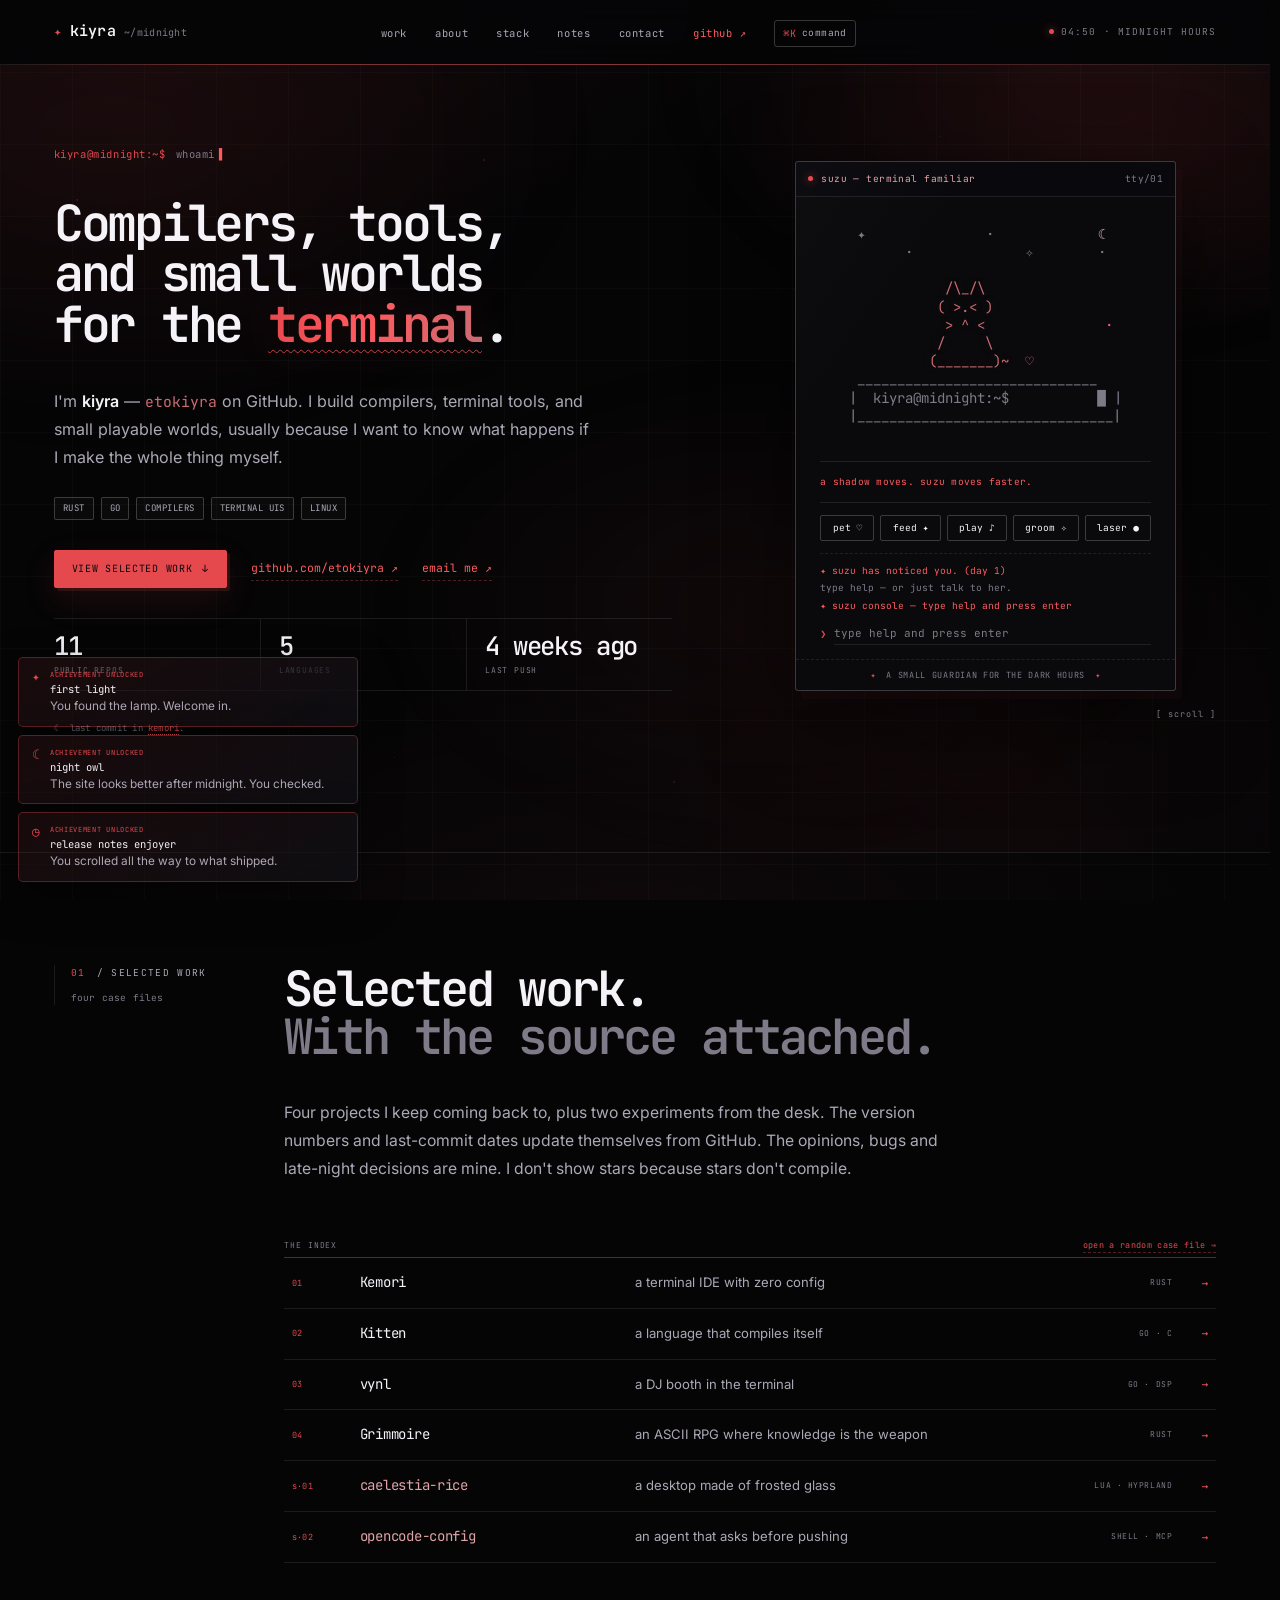
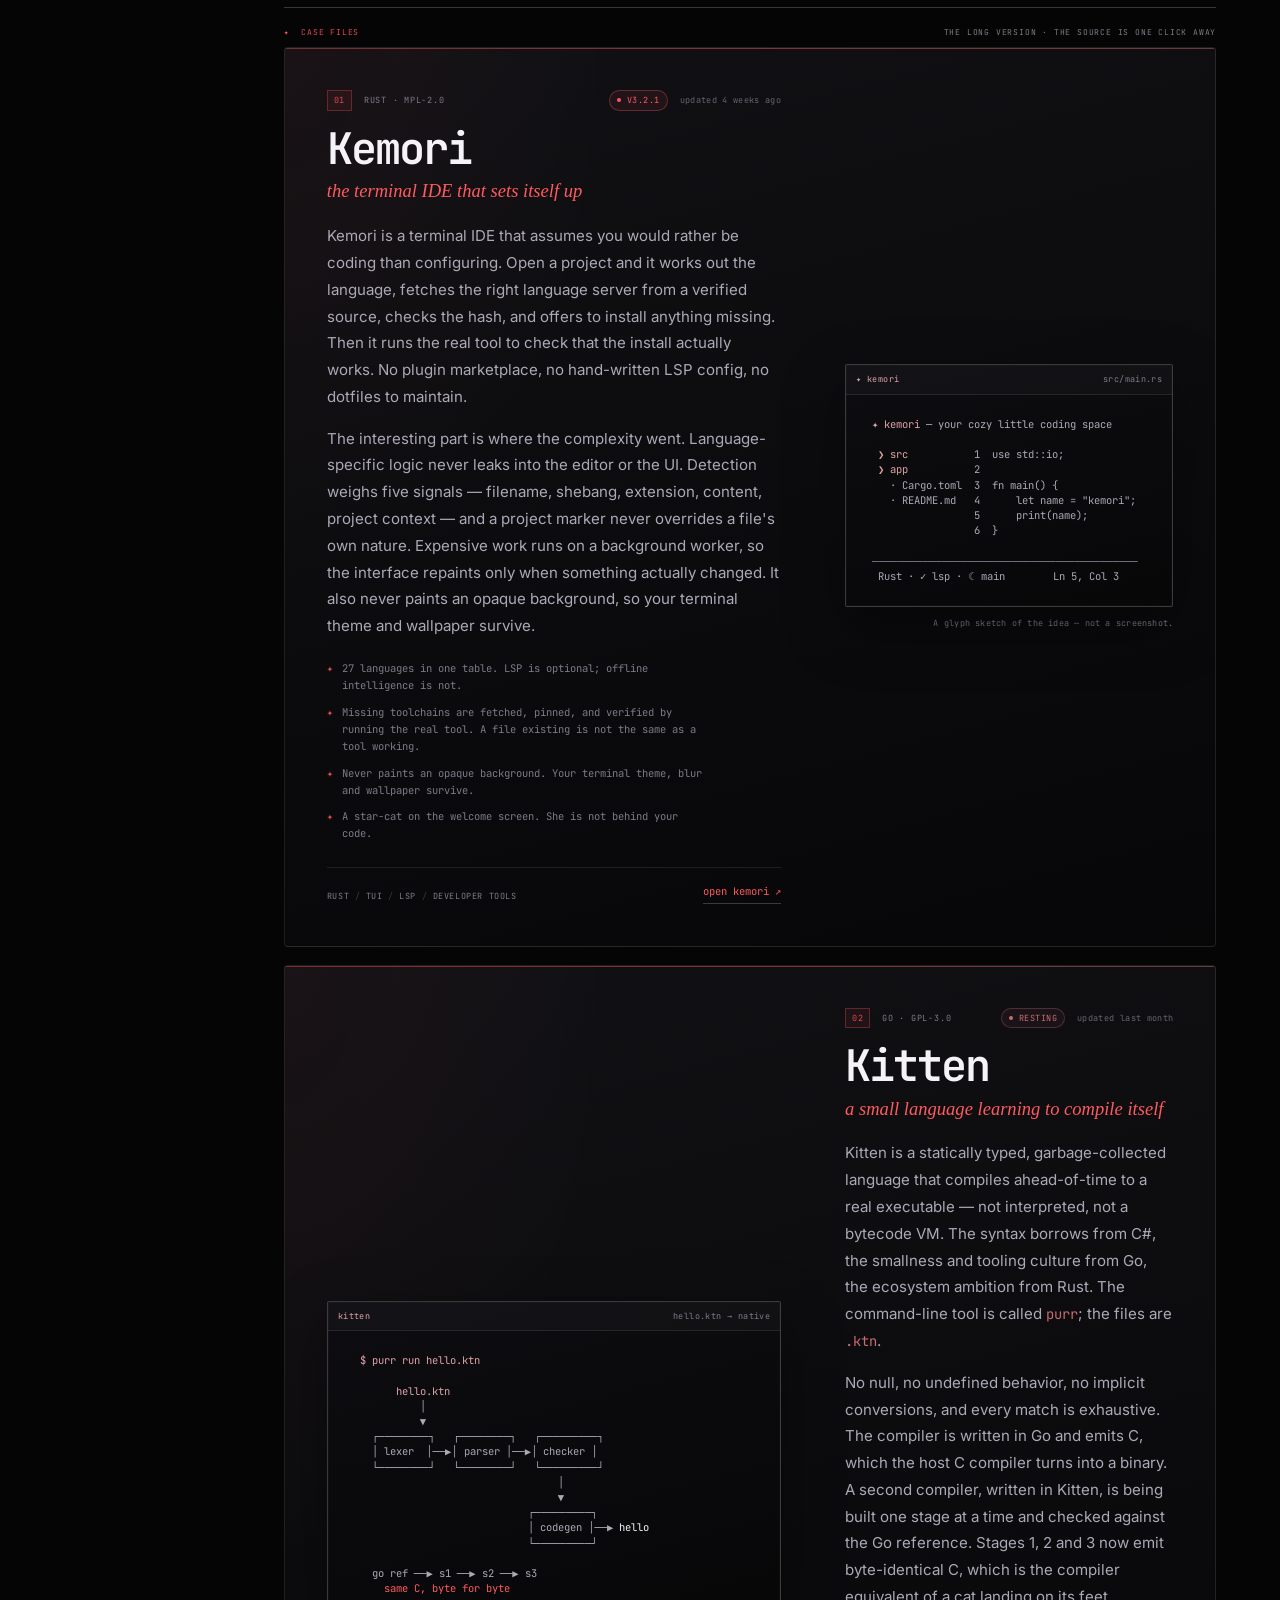
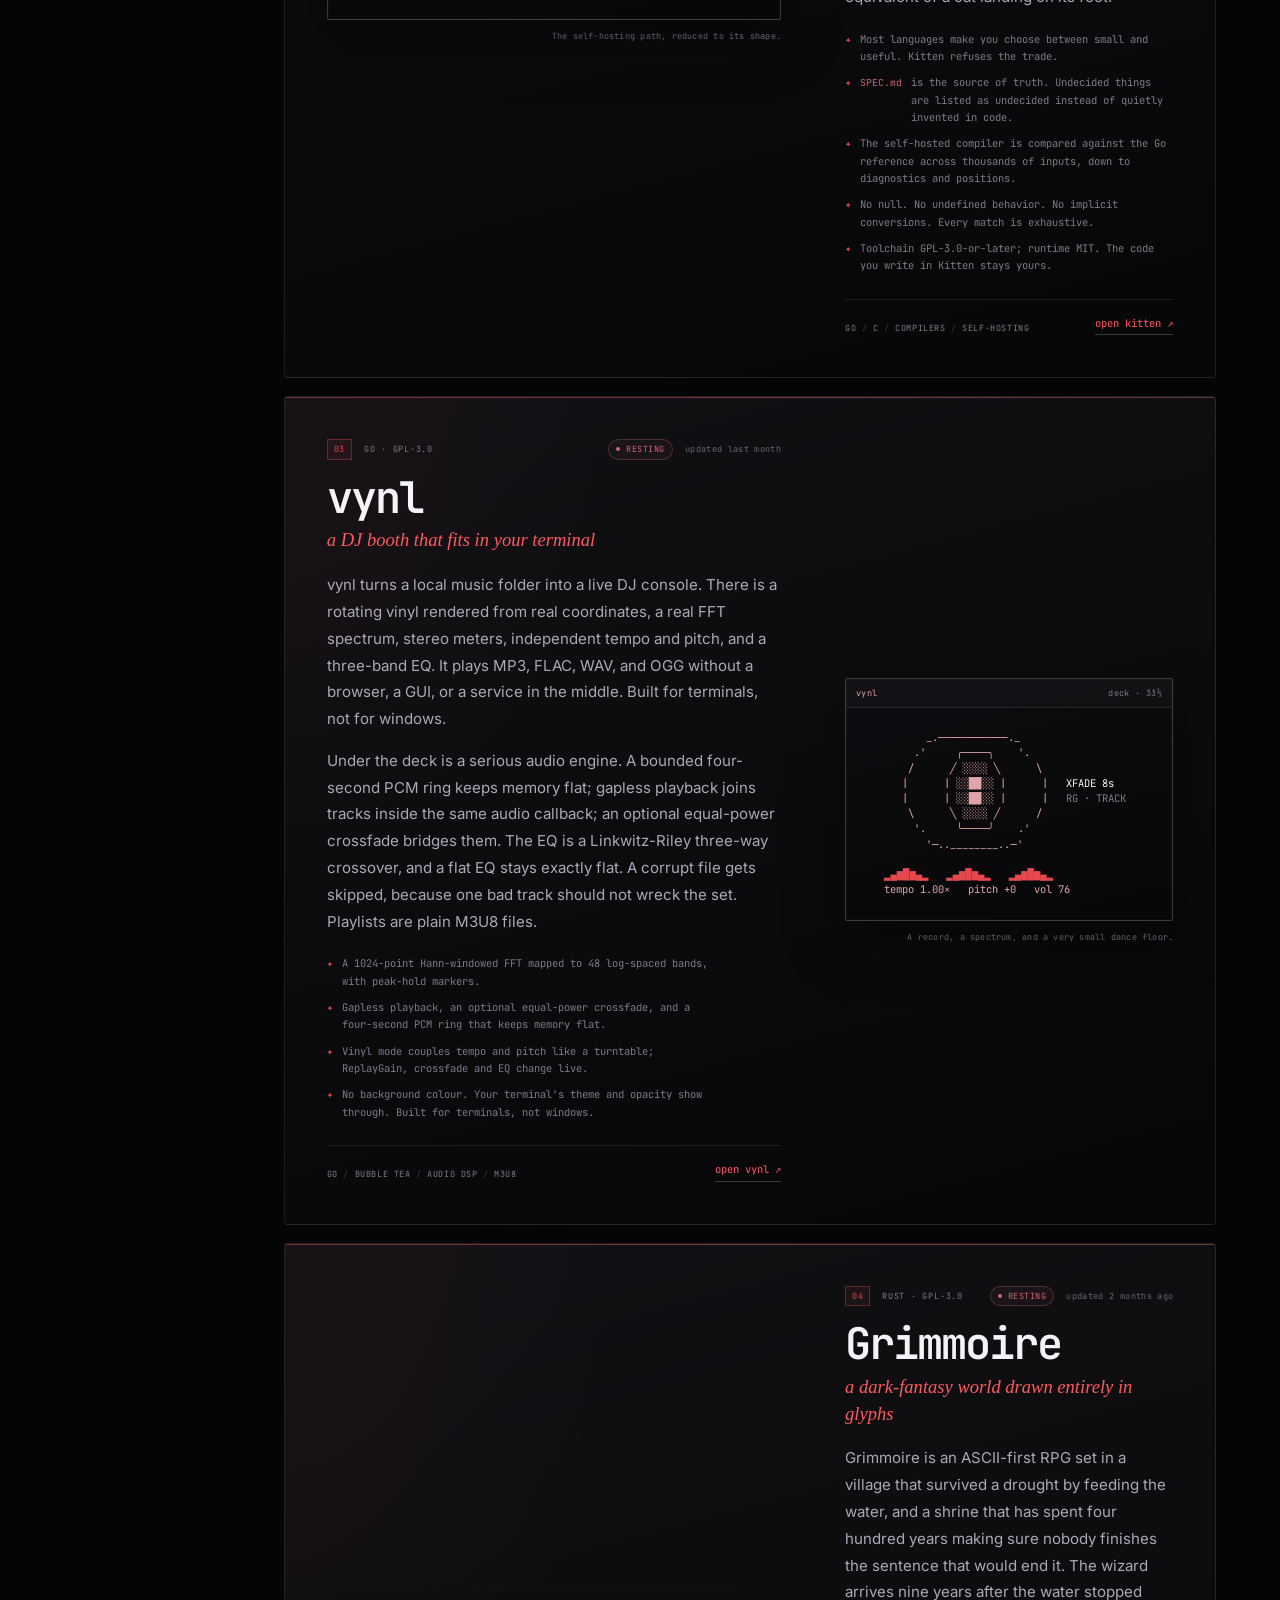
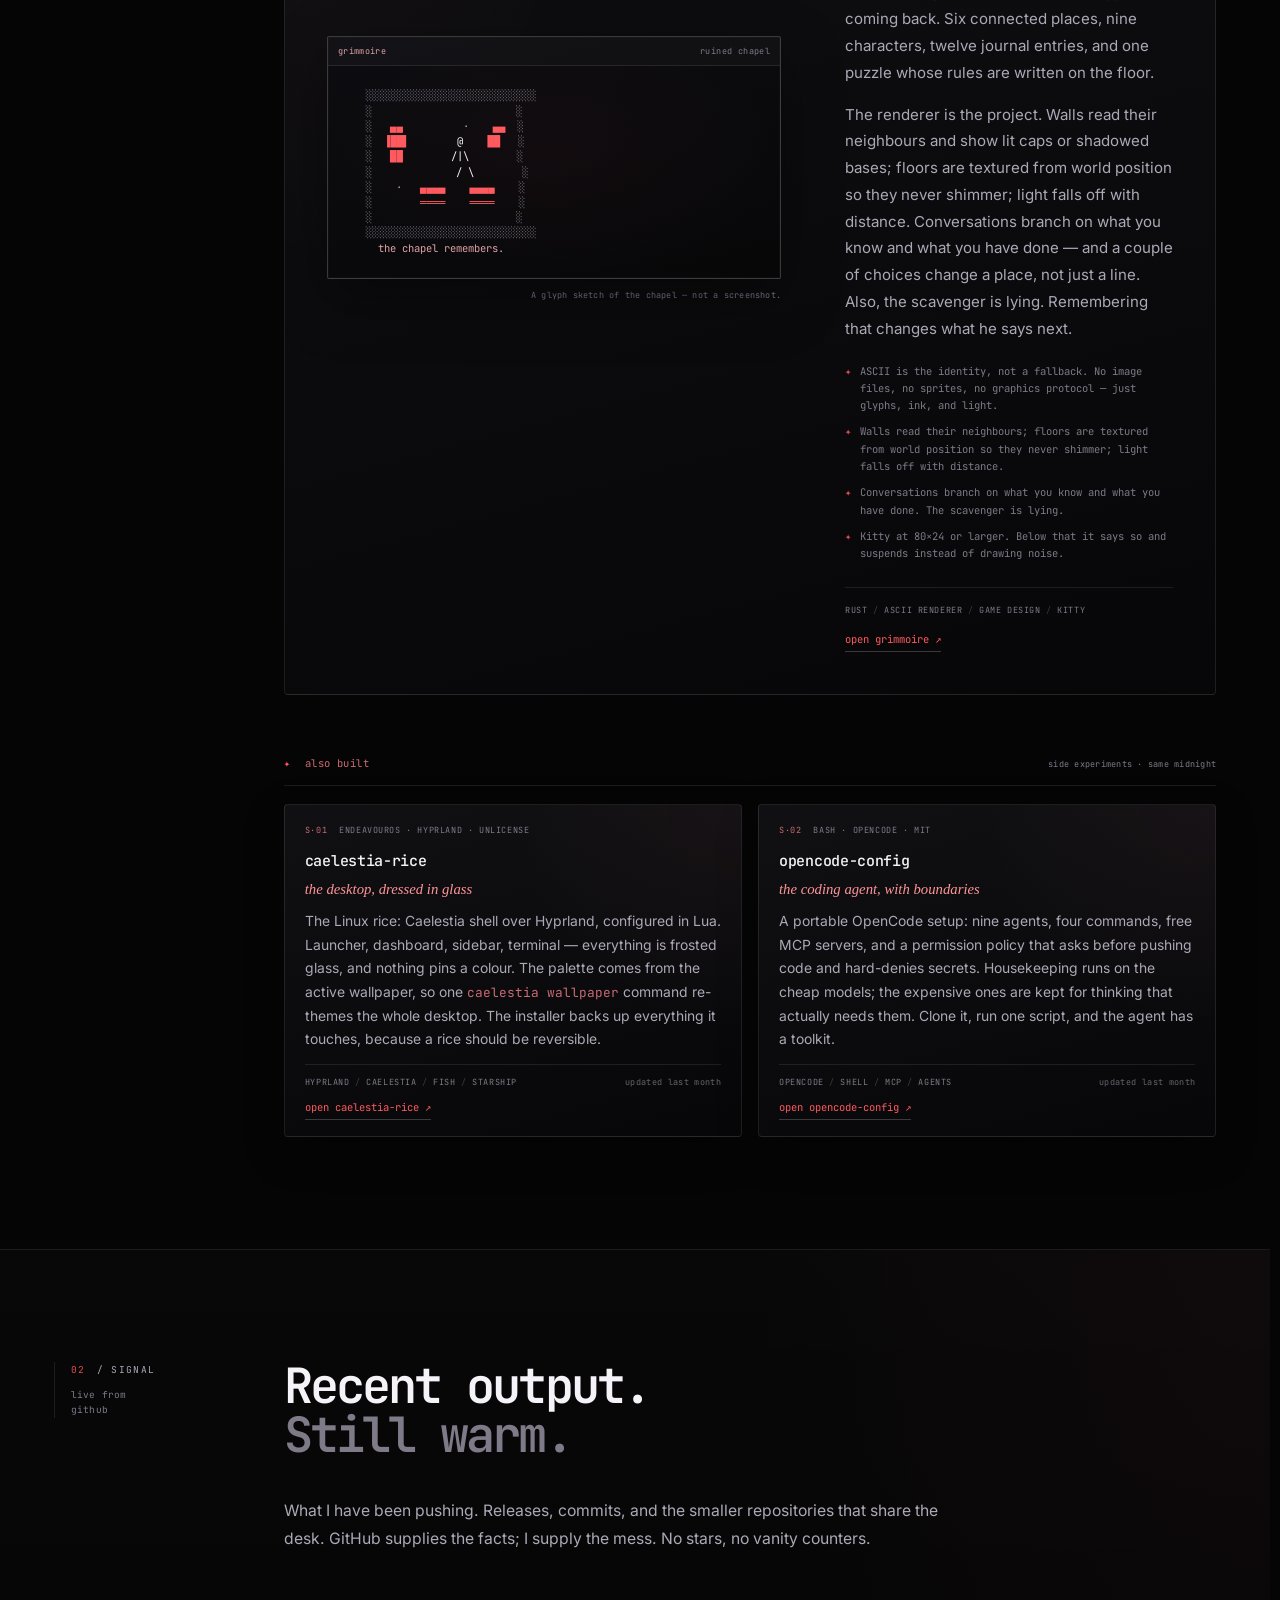
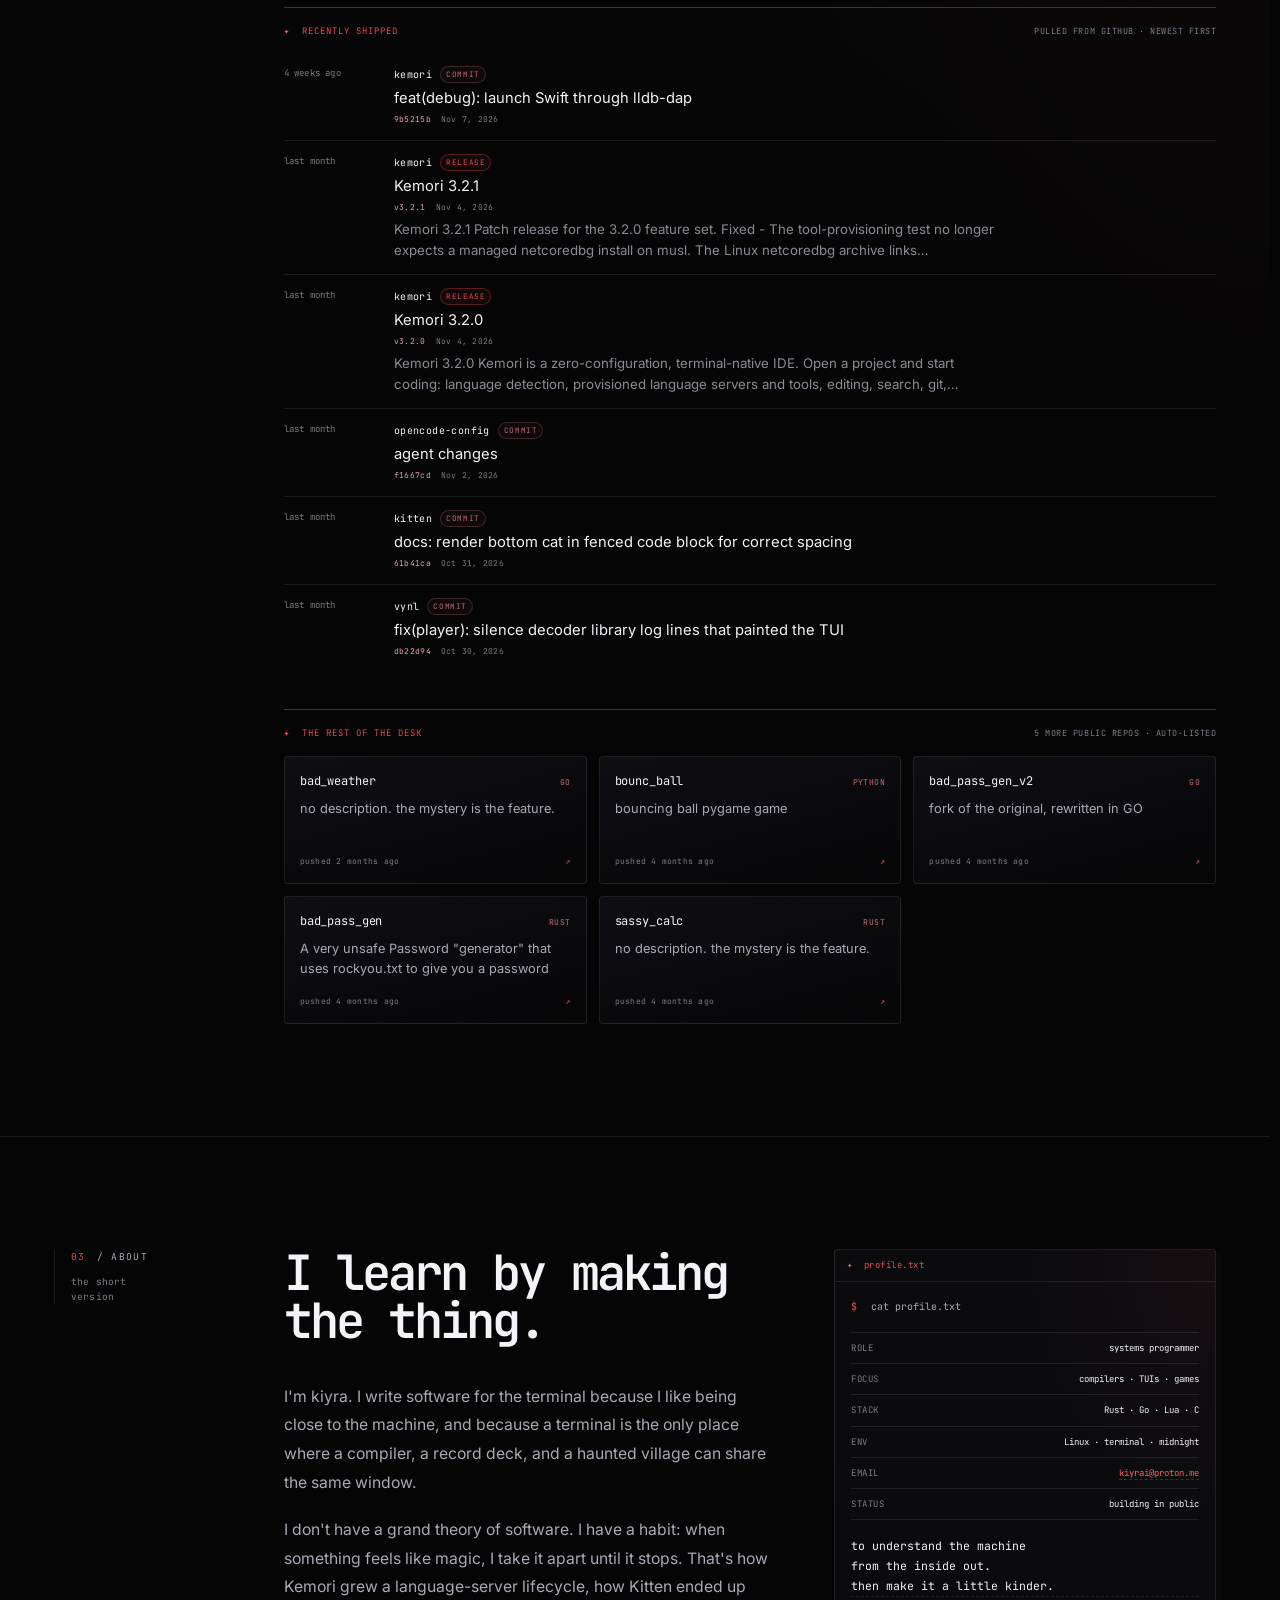
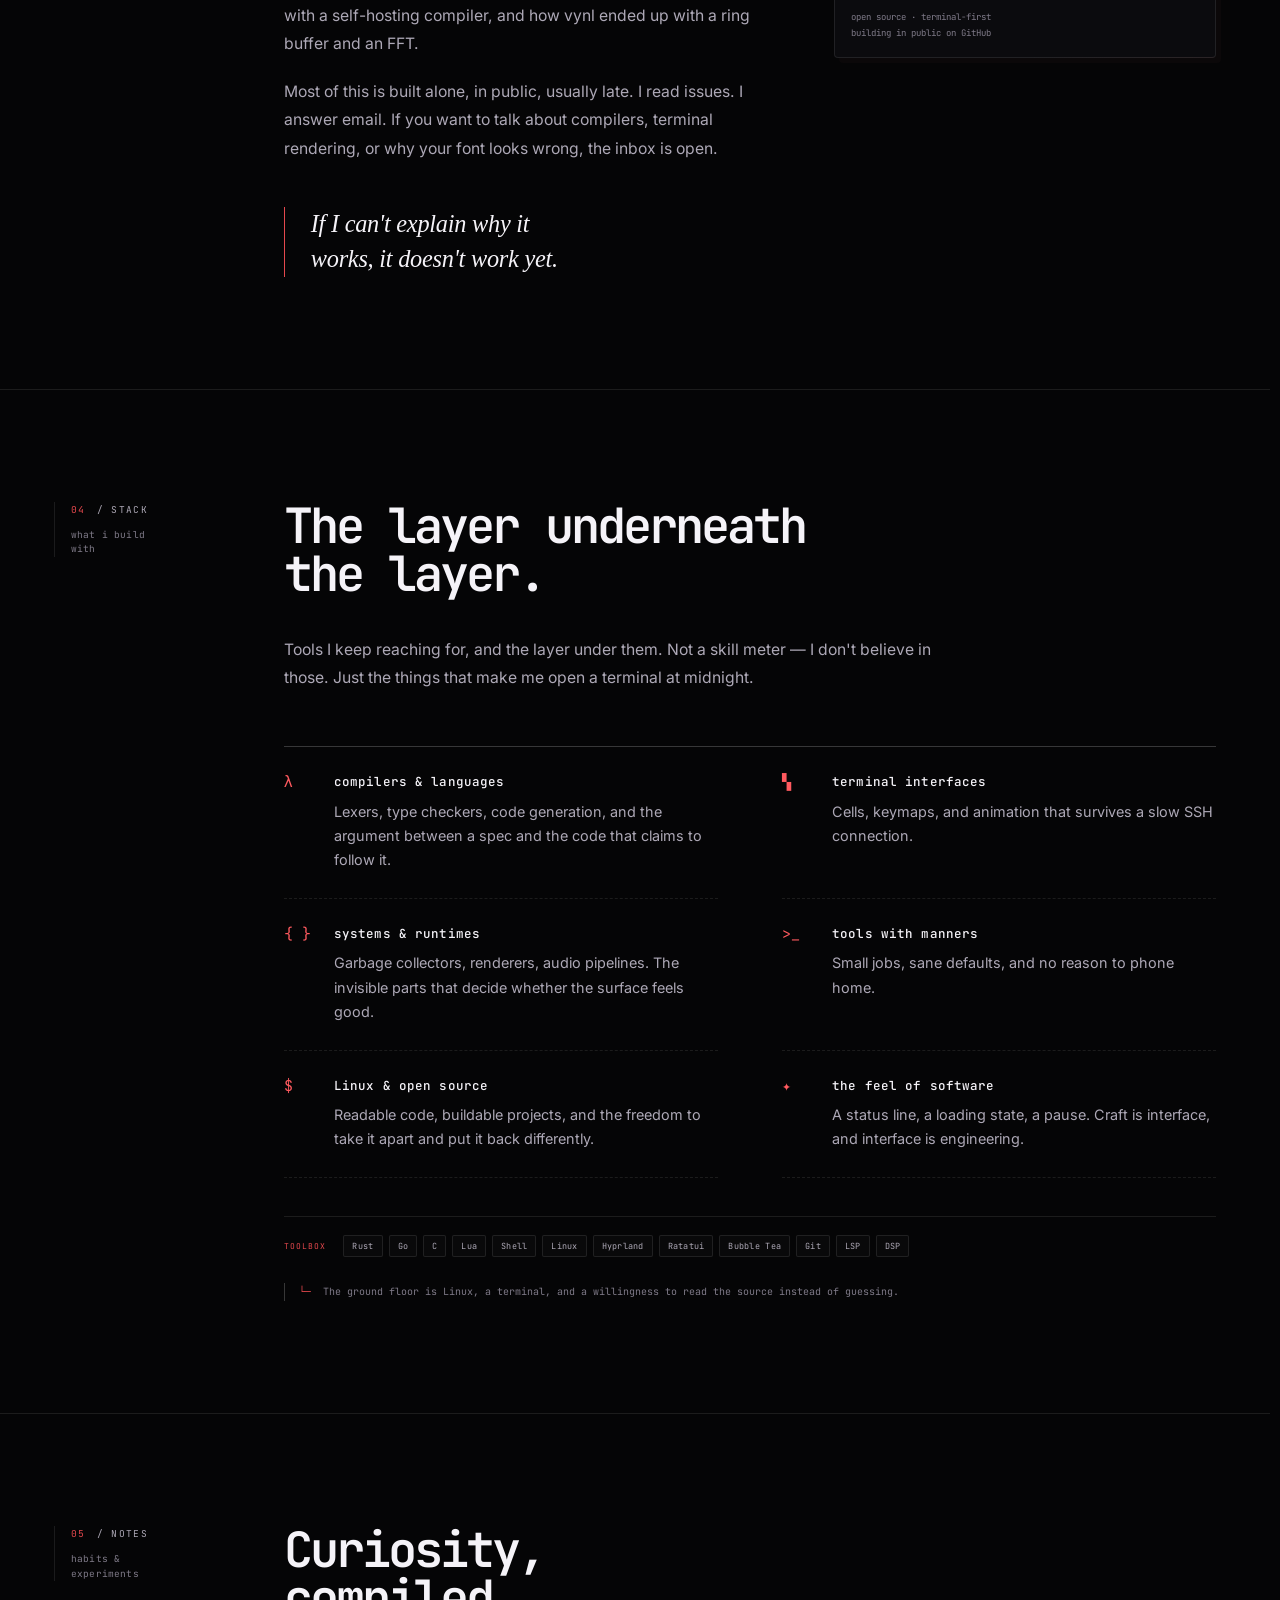
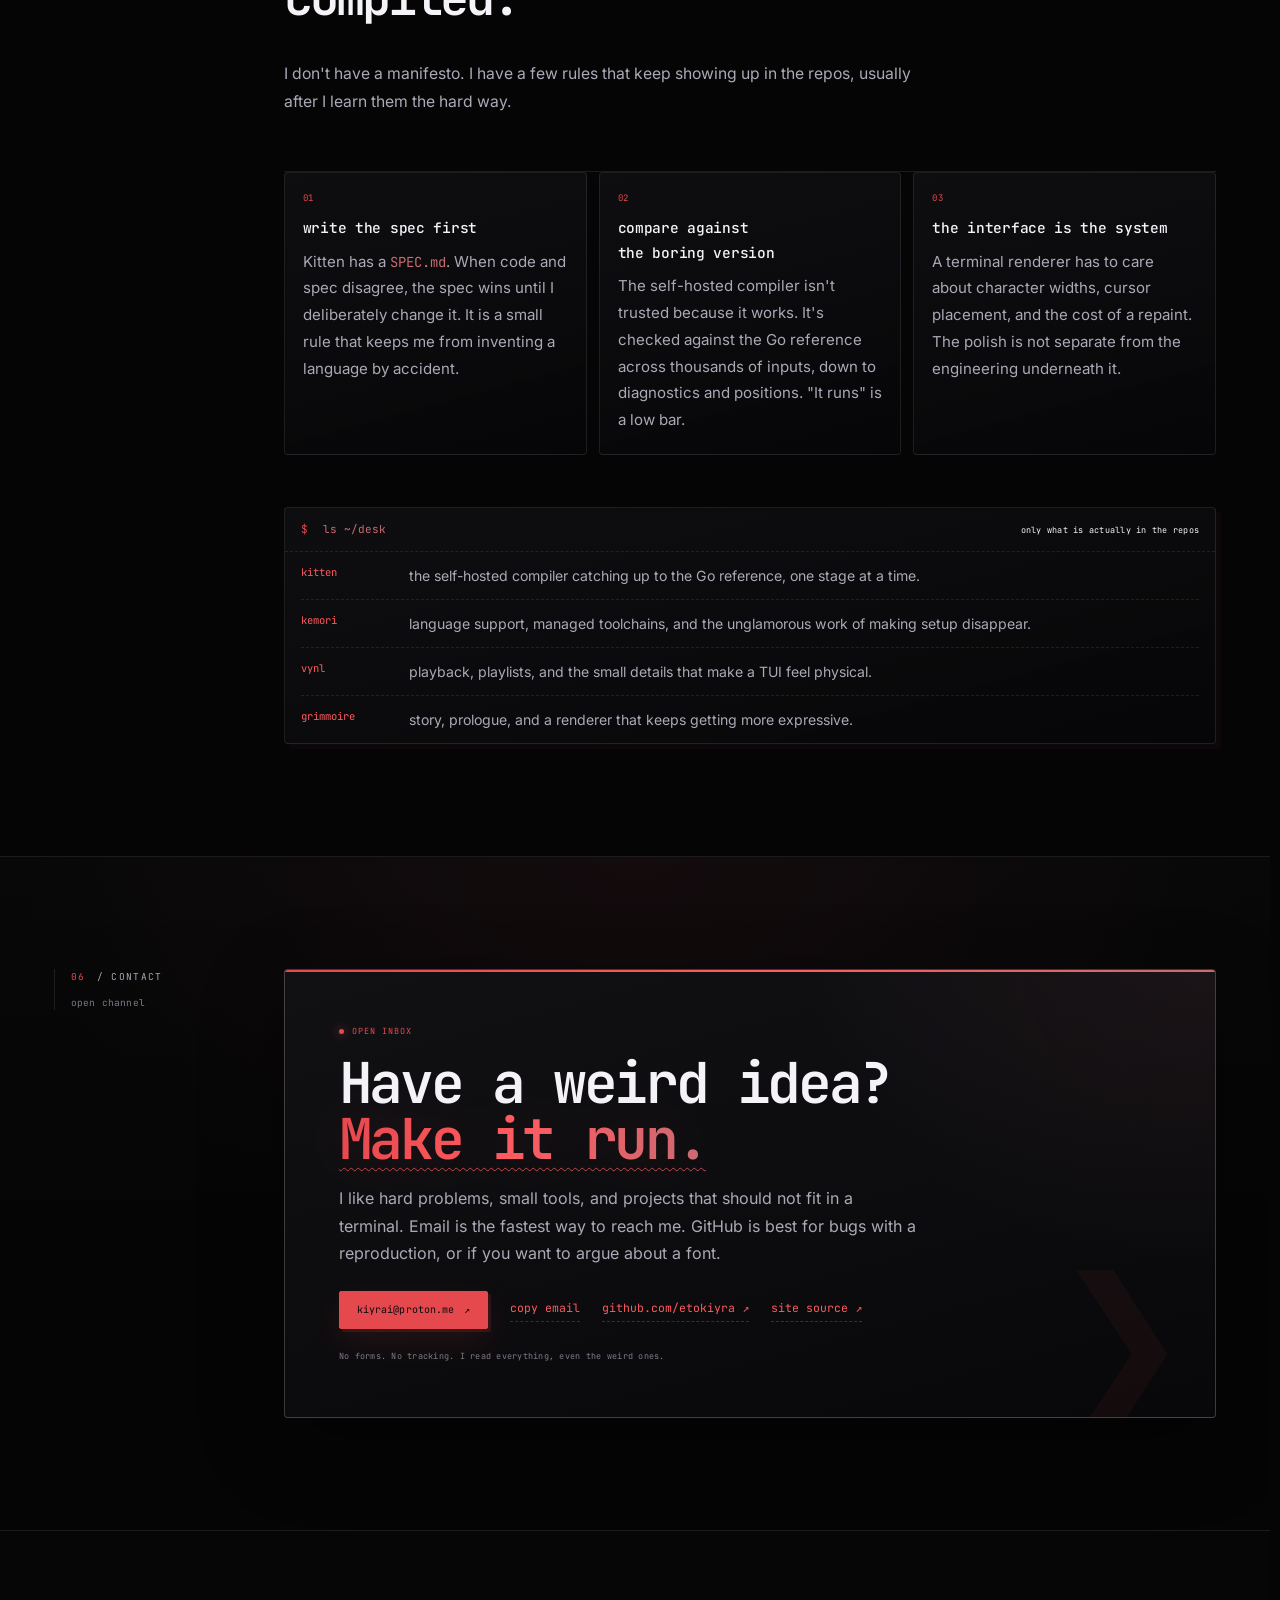
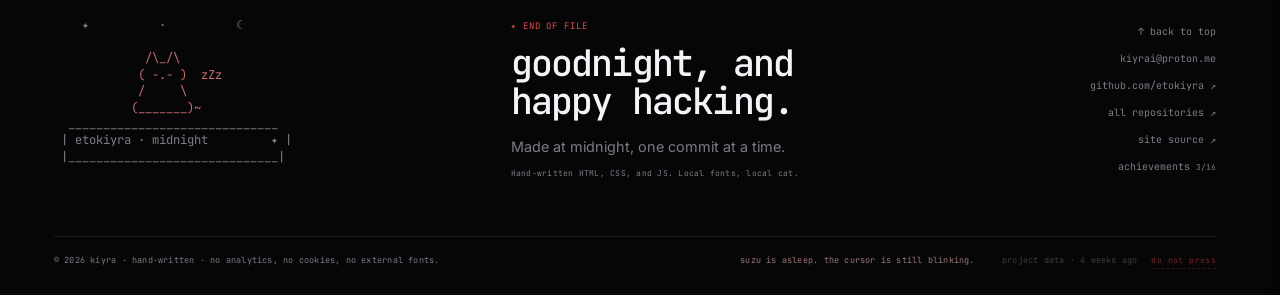
==== commit b51322ca: "feat(site): use the current Kemori pitch on the project card Lead with what the project does now — f" ====
--- a/site/index.html
+++ b/site/index.html
@@ -267,13 +267,14 @@
                   <span class="project-updated" data-repo-updated hidden></span>
                 </div>
                 <h3 id="kemori-title">Kemori</h3>
-                <p class="project-kicker">your cozy little coding space</p>
+                <p class="project-kicker">the terminal IDE that sets itself up</p>
                 <p>
                   Kemori is a terminal IDE that assumes you would rather be coding than
-                  configuring. Install it, open a project, and it works out the language,
-                  starts the right language server, and offers to fetch anything missing.
-                  Then it runs the real tool to check that the install actually works. No
-                  plugin marketplace, no hand-written LSP config, no dotfiles to maintain.
+                  configuring. Open a project and it works out the language, fetches the right
+                  language server from a verified source, checks the hash, and offers to
+                  install anything missing. Then it runs the real tool to check that the
+                  install actually works. No plugin marketplace, no hand-written LSP config,
+                  no dotfiles to maintain.
                 </p>
                 <p>
                   The interesting part is where the complexity went. Language-specific logic
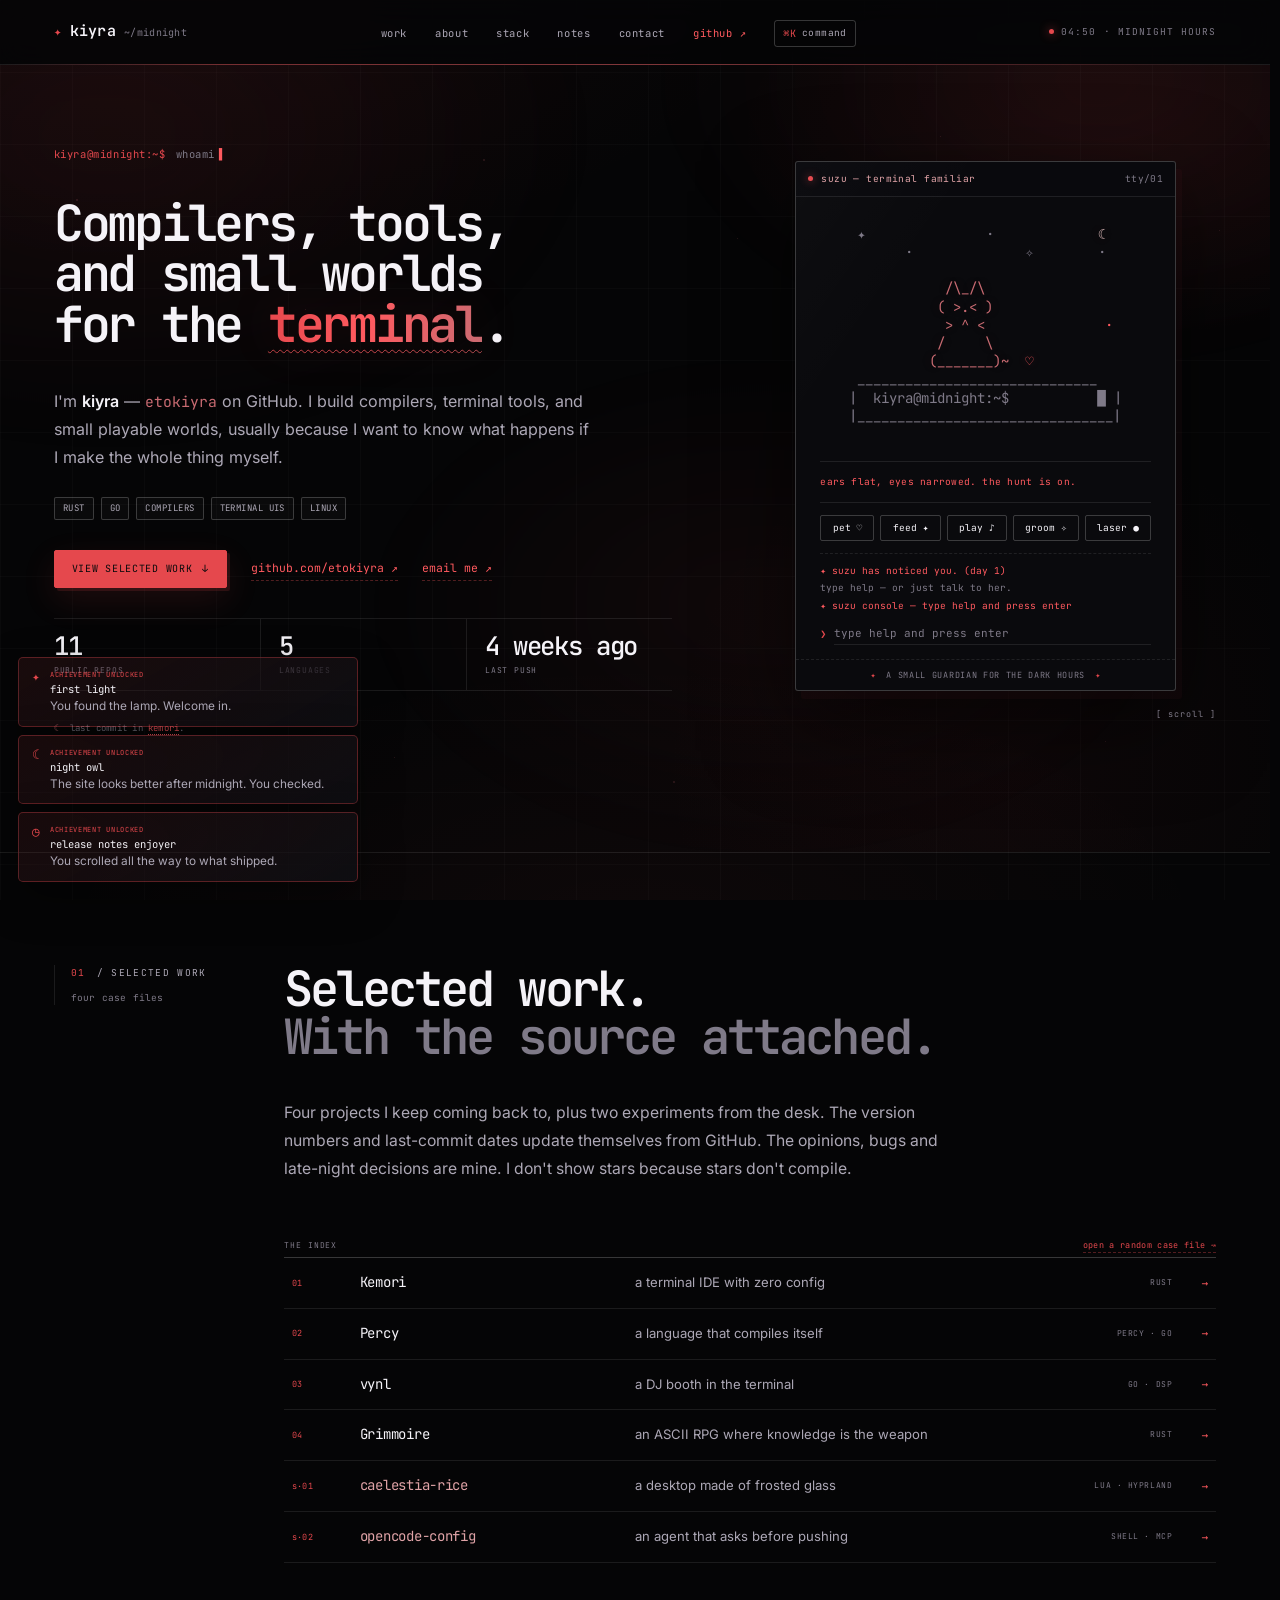
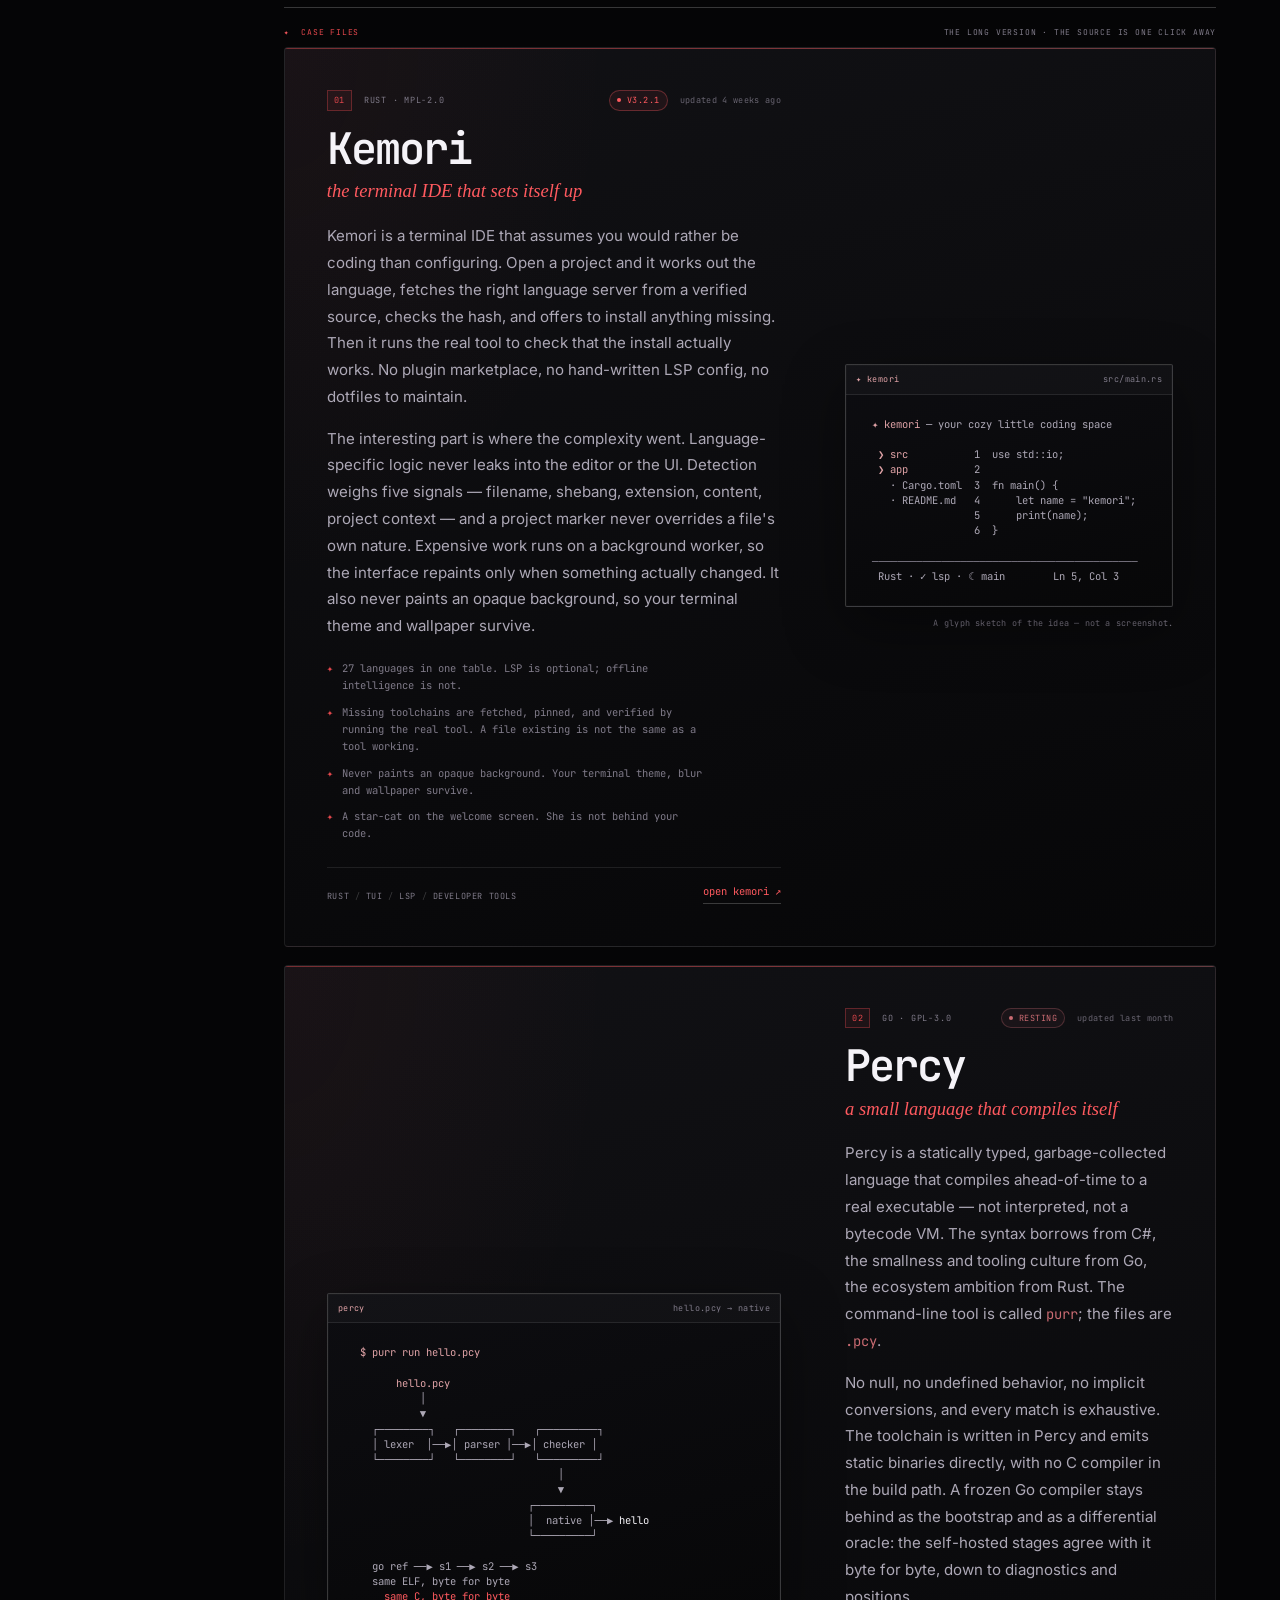
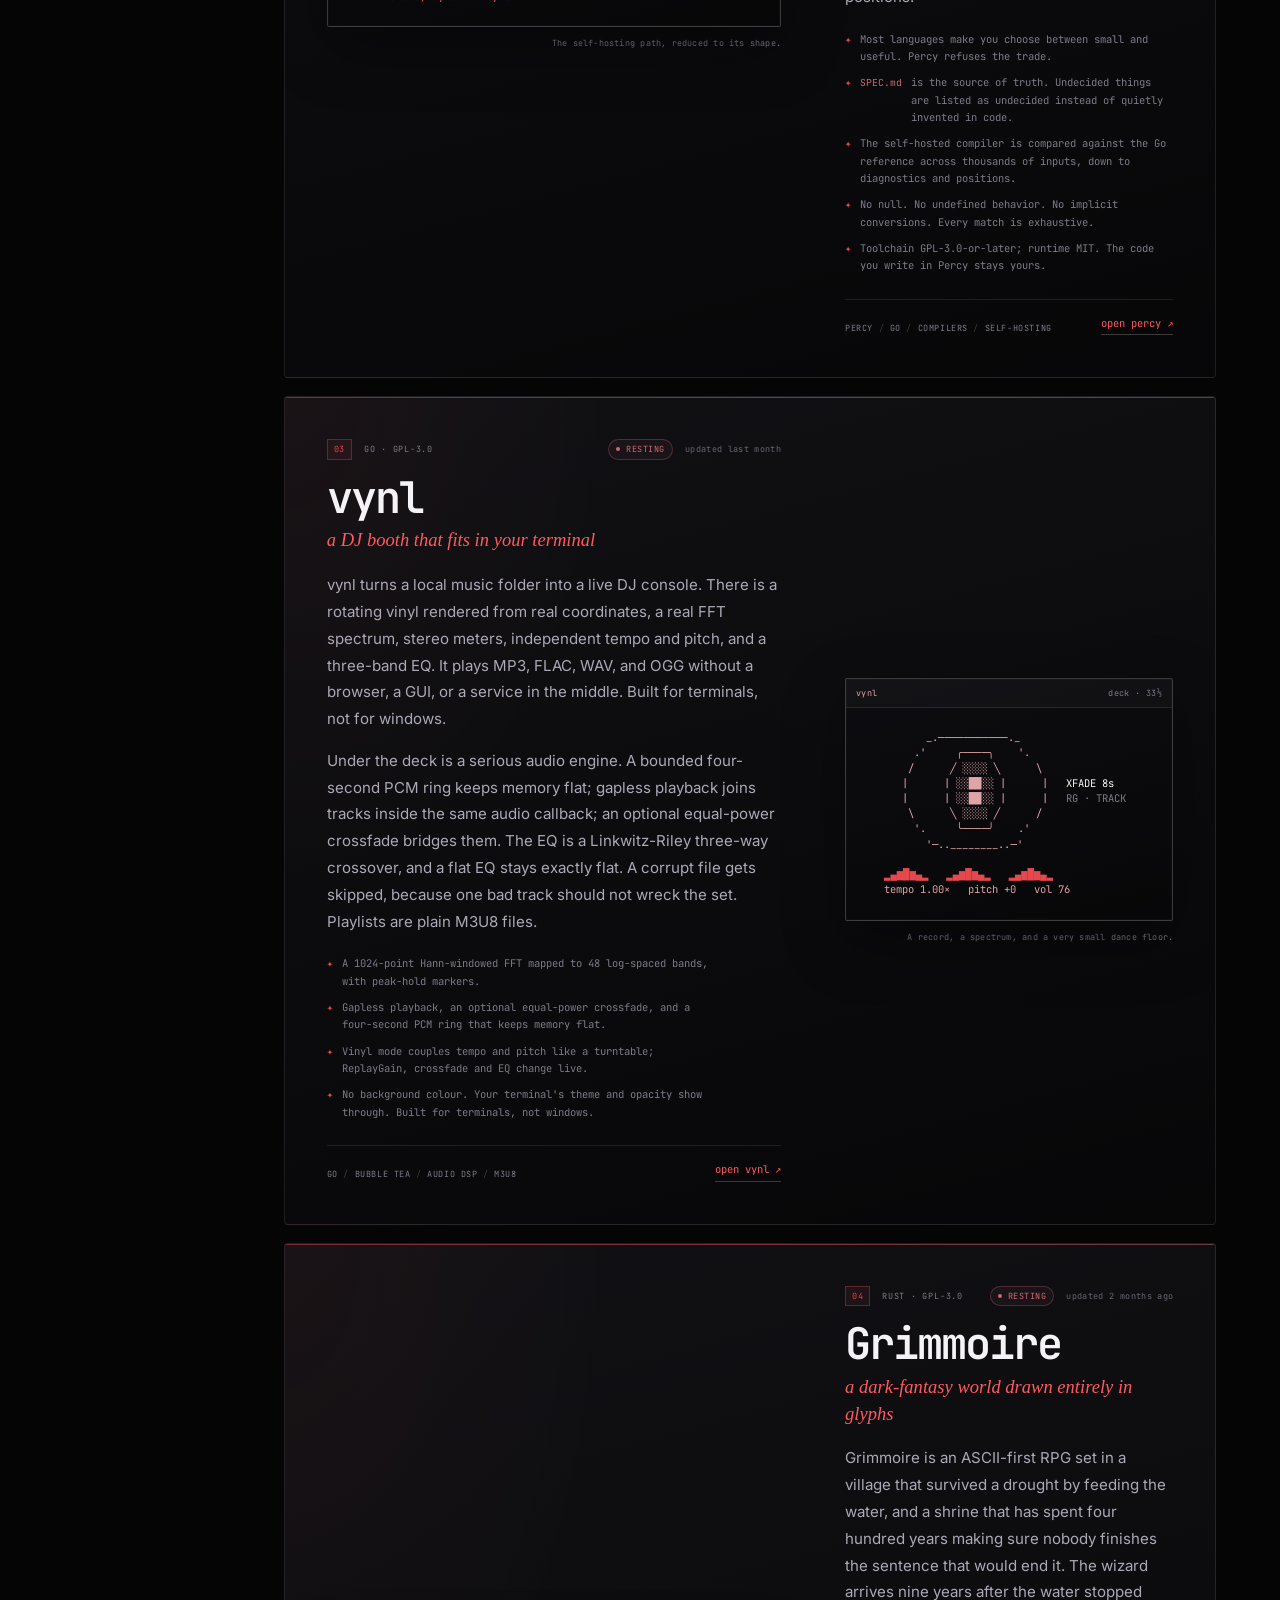
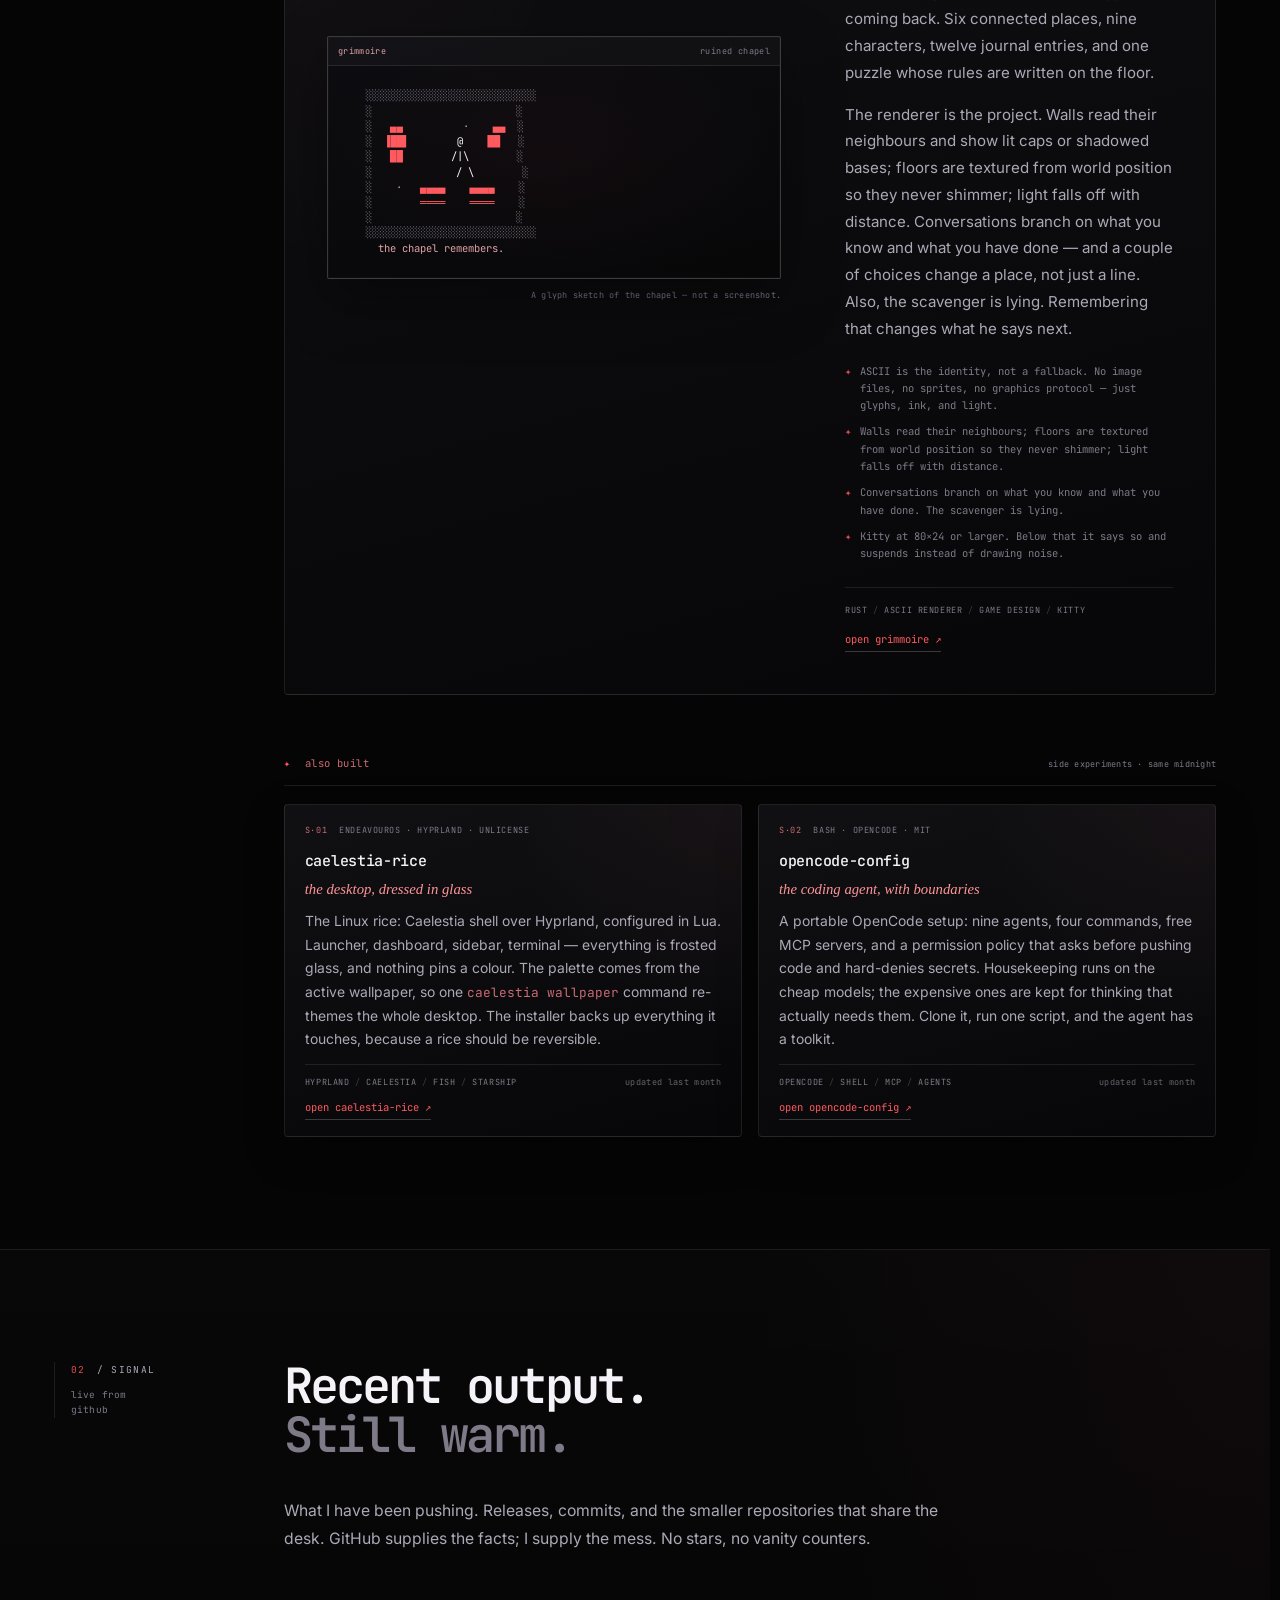
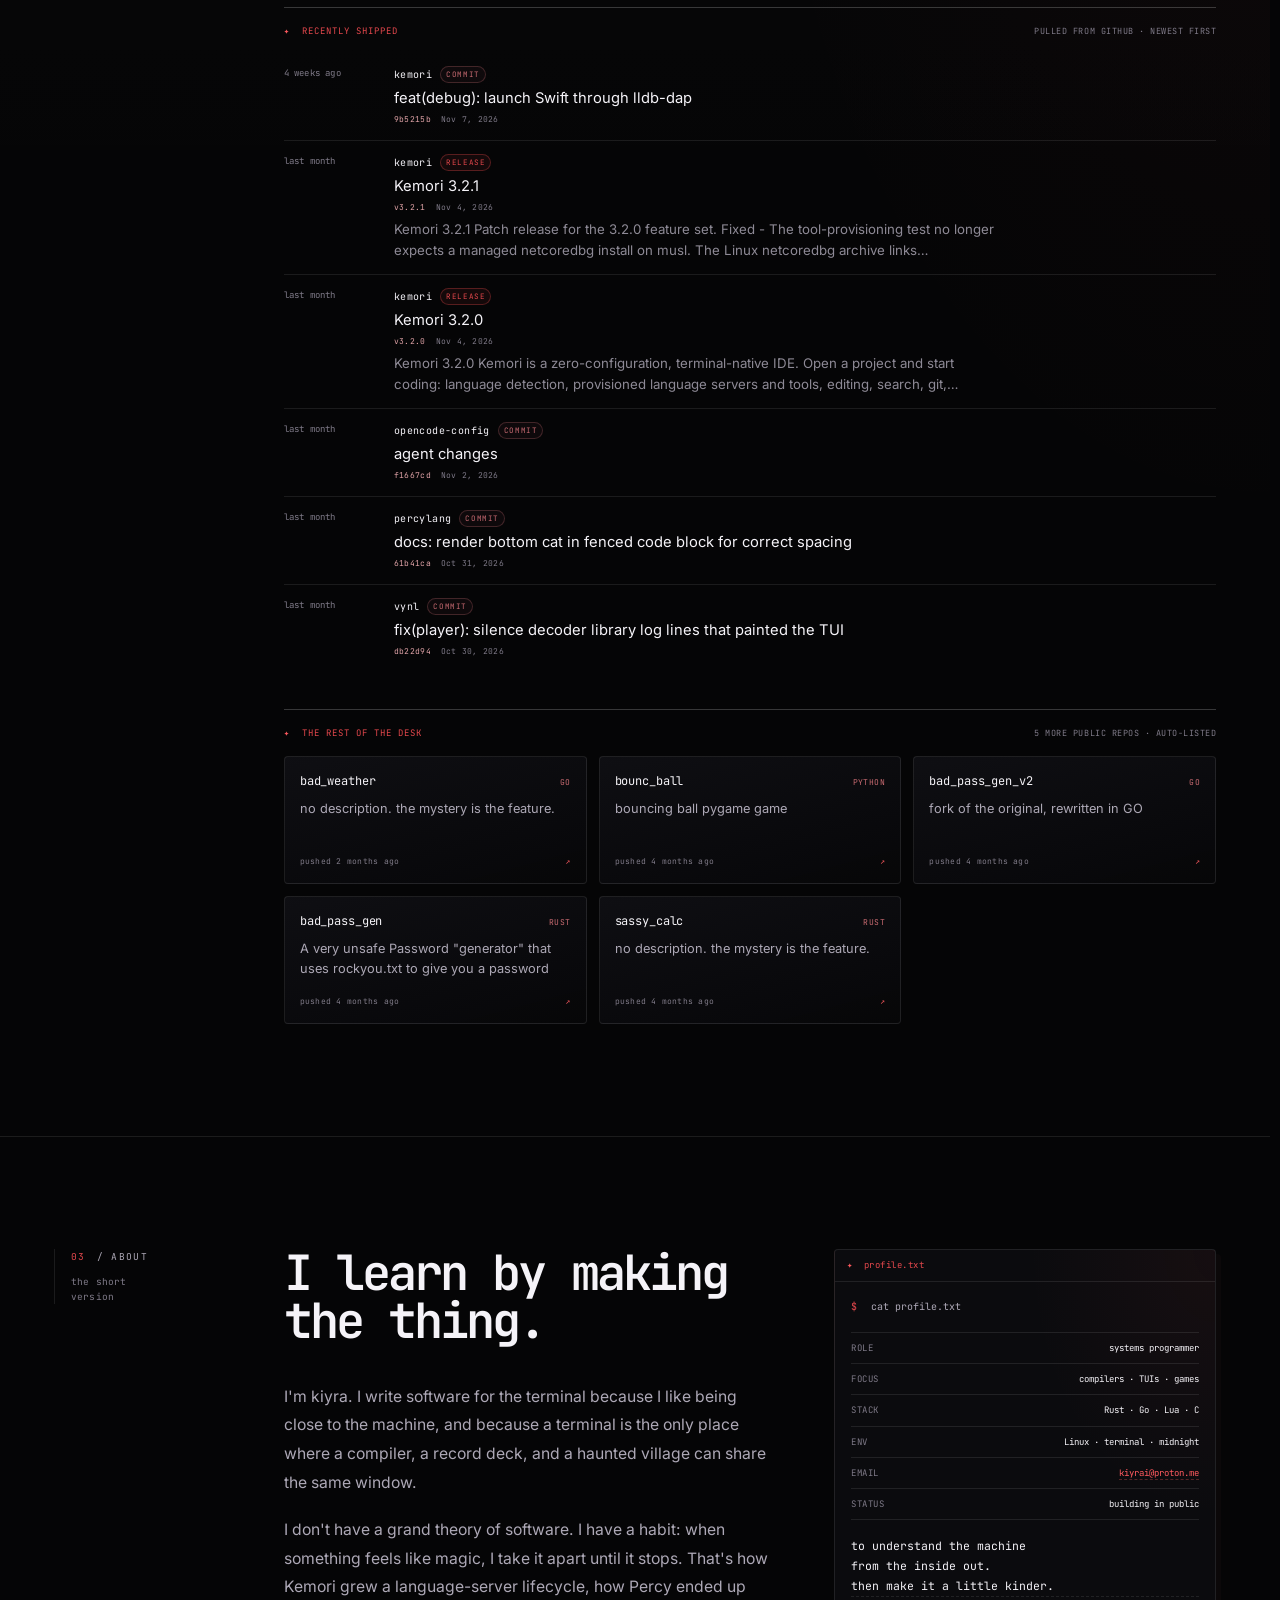
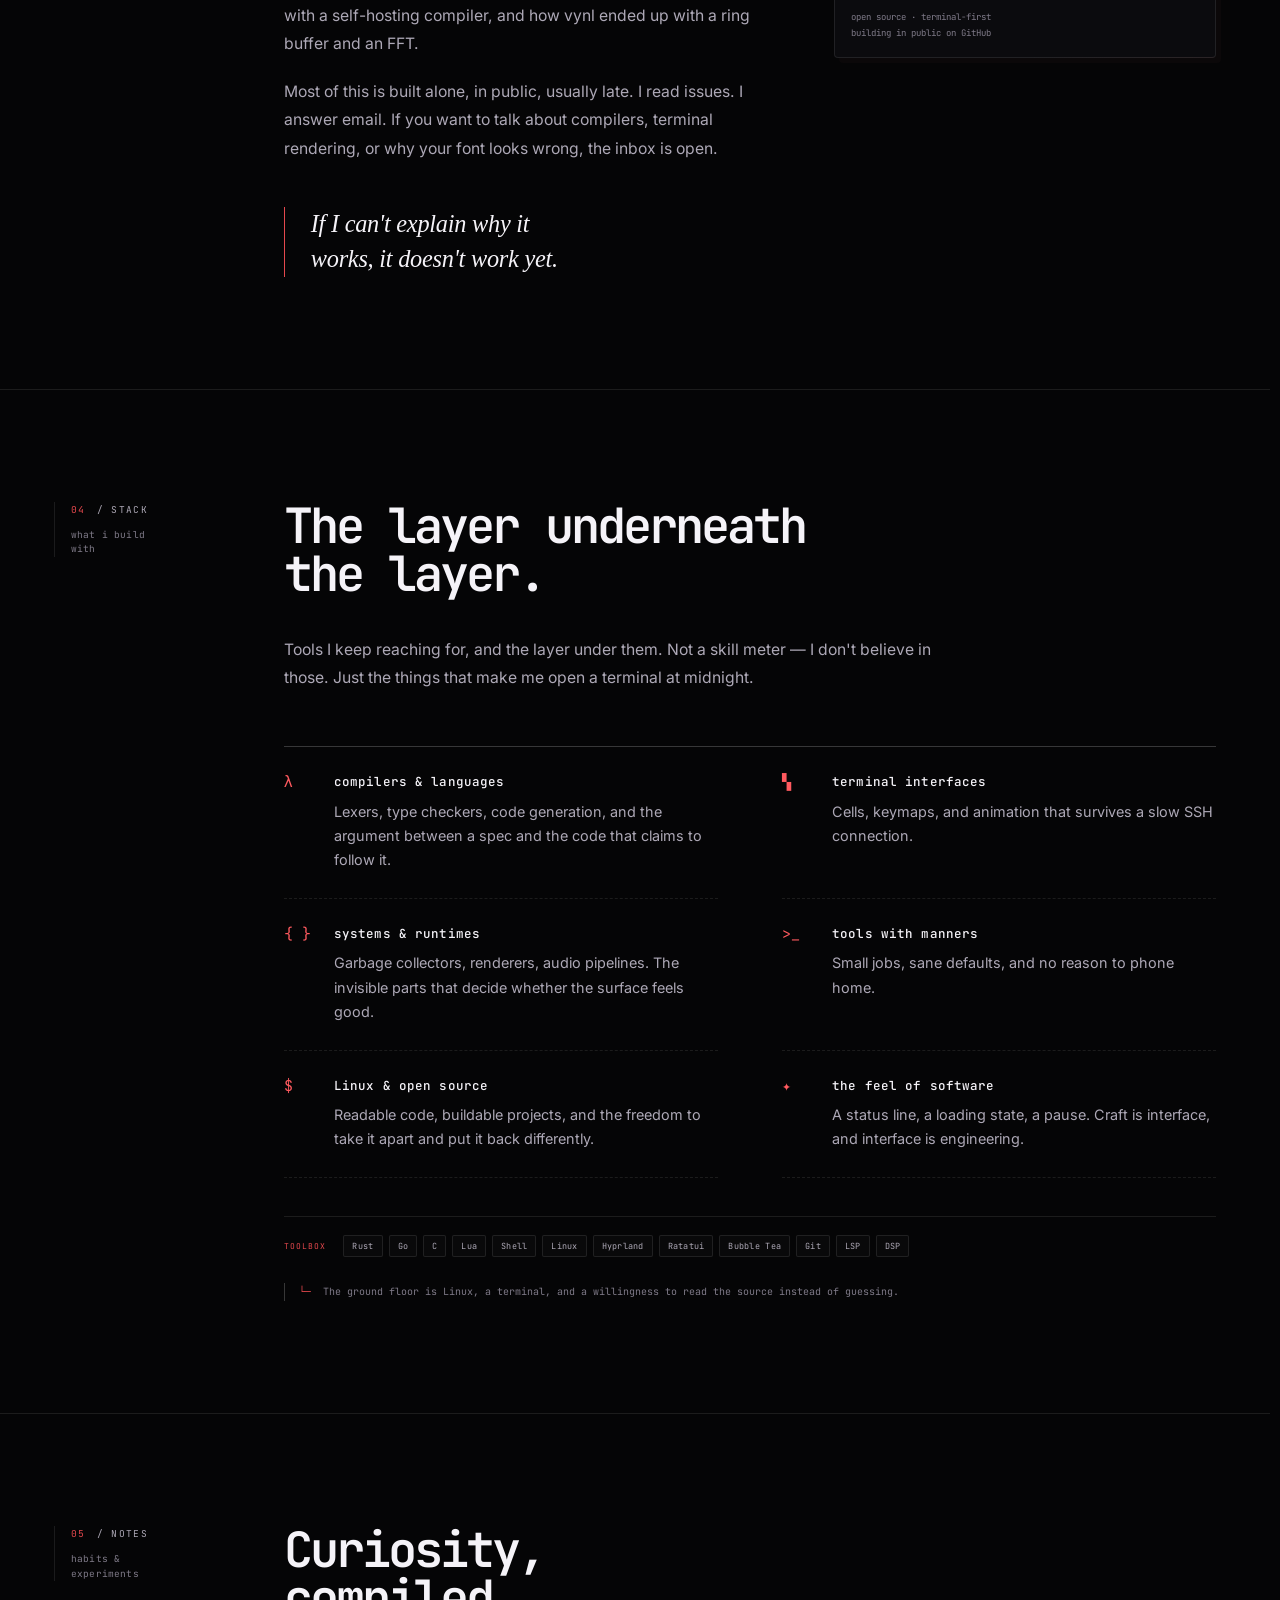
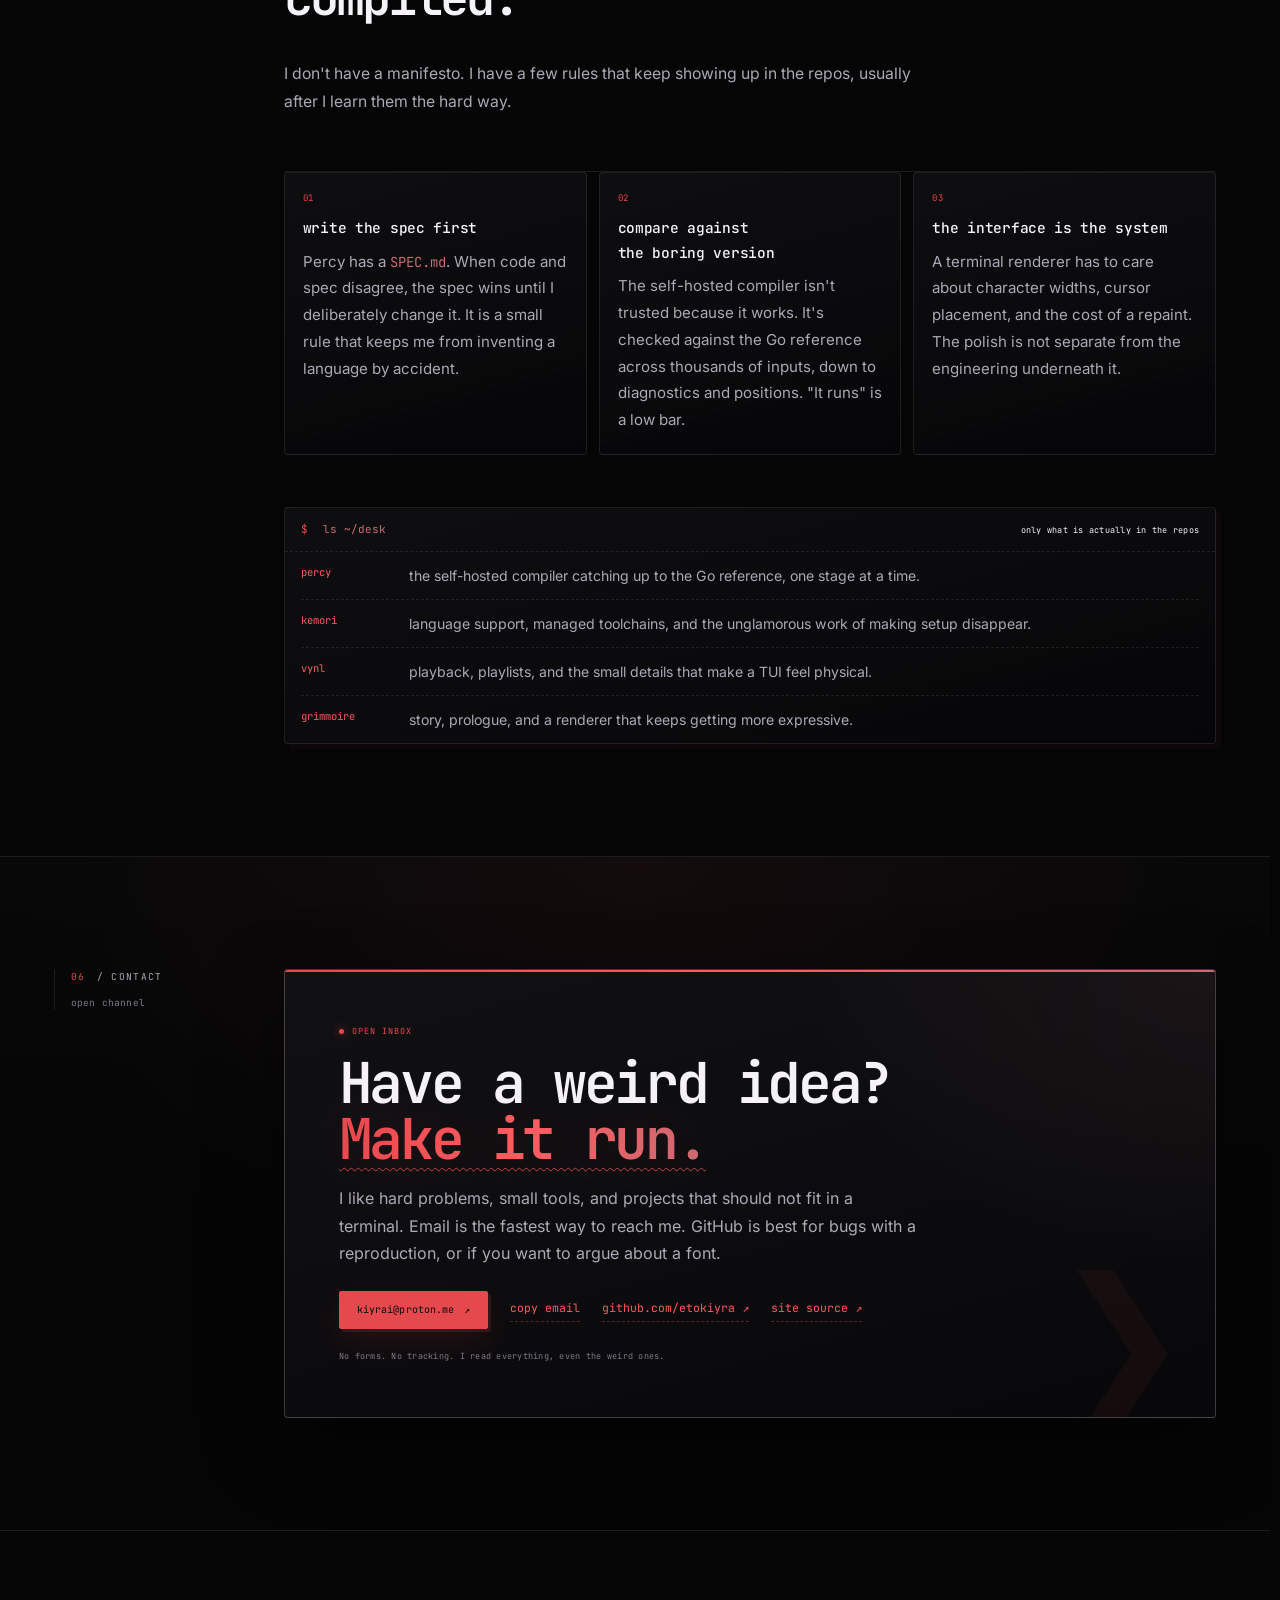
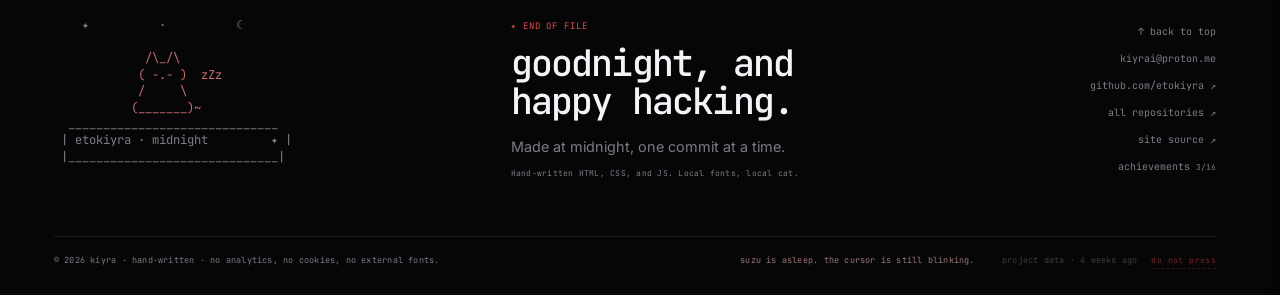
==== commit e00d4c67: "Update the site for Percy Rename the language project from Kitten to Percy across the index, console" ====
--- a/site/index.html
+++ b/site/index.html
@@ -215,11 +215,11 @@
               <span class="work-stack">Rust</span>
               <span class="work-arrow" aria-hidden="true">→</span>
             </a>
-            <a class="work-row" href="#kitten">
+            <a class="work-row" href="#percy">
               <span class="work-num">02</span>
-              <span class="work-name">Kitten</span>
+              <span class="work-name">Percy</span>
               <span class="work-desc">a language that compiles itself</span>
-              <span class="work-stack">Go · C</span>
+              <span class="work-stack">Percy · Go</span>
               <span class="work-arrow" aria-hidden="true">→</span>
             </a>
             <a class="work-row" href="#vynl">
@@ -319,7 +319,7 @@
               </div>
             </article>
 
-            <article class="project project-flip reveal" id="kitten" data-repo="kitten" aria-labelledby="kitten-title">
+            <article class="project project-flip reveal" id="percy" data-repo="percylang" aria-labelledby="percy-title">
               <div class="project-copy">
                 <div class="project-meta">
                   <span class="project-index">02</span>
@@ -327,45 +327,44 @@
                   <span class="project-status" data-repo-status>v0.1 · early</span>
                   <span class="project-updated" data-repo-updated hidden></span>
                 </div>
-                <h3 id="kitten-title">Kitten</h3>
-                <p class="project-kicker">a small language learning to compile itself</p>
-                <p>
-                  Kitten is a statically typed, garbage-collected language that compiles
+                <h3 id="percy-title">Percy</h3>
+                <p class="project-kicker">a small language that compiles itself</p>
+                <p>
+                  Percy is a statically typed, garbage-collected language that compiles
                   ahead-of-time to a real executable — not interpreted, not a bytecode VM.
                   The syntax borrows from C#, the smallness and tooling culture from Go, the
                   ecosystem ambition from Rust. The command-line tool is called
-                  <span class="mono">purr</span>; the files are <span class="mono">.ktn</span>.
+                  <span class="mono">purr</span>; the files are <span class="mono">.pcy</span>.
                 </p>
                 <p>
                   No null, no undefined behavior, no implicit conversions, and every match is
-                  exhaustive. The compiler is written in Go and emits C, which the host C
-                  compiler turns into a binary. A second compiler, written in Kitten, is being
-                  built one stage at a time and checked against the Go reference. Stages 1, 2
-                  and 3 now emit byte-identical C, which is the compiler equivalent of a cat
-                  landing on its feet.
+                  exhaustive. The toolchain is written in Percy and emits static binaries
+                  directly, with no C compiler in the build path. A frozen Go compiler stays
+                  behind as the bootstrap and as a differential oracle: the self-hosted stages
+                  agree with it byte for byte, down to diagnostics and positions.
                 </p>
                 <ul class="detail-list">
-                  <li><span aria-hidden="true">✦</span> Most languages make you choose between small and useful. Kitten refuses the trade.</li>
+                  <li><span aria-hidden="true">✦</span> Most languages make you choose between small and useful. Percy refuses the trade.</li>
                   <li><span aria-hidden="true">✦</span> <span class="mono">SPEC.md</span> is the source of truth. Undecided things are listed as undecided instead of quietly invented in code.</li>
                   <li><span aria-hidden="true">✦</span> The self-hosted compiler is compared against the Go reference across thousands of inputs, down to diagnostics and positions.</li>
                   <li><span aria-hidden="true">✦</span> No null. No undefined behavior. No implicit conversions. Every match is exhaustive.</li>
-                  <li><span aria-hidden="true">✦</span> Toolchain GPL-3.0-or-later; runtime MIT. The code you write in Kitten stays yours.</li>
+                  <li><span aria-hidden="true">✦</span> Toolchain GPL-3.0-or-later; runtime MIT. The code you write in Percy stays yours.</li>
                 </ul>
                 <div class="project-foot">
-                  <ul class="tech-list" aria-label="Kitten technologies">
-                    <li>Go</li><li>C</li><li>compilers</li><li>self-hosting</li>
+                  <ul class="tech-list" aria-label="Percy technologies">
+                    <li>Percy</li><li>Go</li><li>compilers</li><li>self-hosting</li>
                   </ul>
-                  <a class="project-link" href="https://github.com/etokiyra/kitten" target="_blank" rel="noopener">open kitten <span aria-hidden="true">↗</span><span class="sr-only"> (opens in a new tab)</span></a>
+                  <a class="project-link" href="https://github.com/etokiyra/percylang" target="_blank" rel="noopener">open percy <span aria-hidden="true">↗</span><span class="sr-only"> (opens in a new tab)</span></a>
                 </div>
               </div>
 
               <div class="project-visual">
-                <div class="term term-kitten">
-                  <div class="term-bar"><span class="term-title">kitten</span><span>hello.ktn → native</span></div>
-                  <pre role="img" aria-label="A stylized pipeline sketch: purr compiles a Kitten source file through lexer, parser, checker and codegen, emits C, and a host C compiler produces the native binary. Three self-hosting stages produce byte-identical C.">
-  <span class="term-accent">$ purr run hello.ktn</span>
-
-        <span class="term-accent">hello.ktn</span>
+                <div class="term term-percy">
+                  <div class="term-bar"><span class="term-title">percy</span><span>hello.pcy → native</span></div>
+                  <pre role="img" aria-label="A stylized pipeline sketch: purr compiles a Percy source file through the lexer, parser and checker, lowers it to native code, and writes a static executable. The self-hosting stages produce byte-identical output.">
+  <span class="term-accent">$ purr run hello.pcy</span>
+
+        <span class="term-accent">hello.pcy</span>
             │
             ▼
     ┌────────┐   ┌────────┐   ┌─────────┐
@@ -374,10 +373,11 @@
                                    │
                                    ▼
                               ┌─────────┐
-                              │ codegen │──▶ <span class="term-mint">hello</span>
+                              │  native │──▶ <span class="term-mint">hello</span>
                               └─────────┘
 
     go ref ──▶ s1 ──▶ s2 ──▶ s3
+    same ELF, byte for byte
       <span class="term-pink">same C, byte for byte</span></pre>
                 </div>
                 <p class="figcaption">The self-hosting path, reduced to its shape.</p>
@@ -627,7 +627,7 @@
             <p>
               I don't have a grand theory of software. I have a habit: when something feels
               like magic, I take it apart until it stops. That's how Kemori grew a
-              language-server lifecycle, how Kitten ended up with a self-hosting compiler,
+              language-server lifecycle, how Percy ended up with a self-hosting compiler,
               and how vynl ended up with a ring buffer and an FFT.
             </p>
             <p>
@@ -781,7 +781,7 @@
               <div>
                 <h3>write the spec first</h3>
                 <p>
-                  Kitten has a <span class="mono">SPEC.md</span>. When code and spec disagree,
+                  Percy has a <span class="mono">SPEC.md</span>. When code and spec disagree,
                   the spec wins until I deliberately change it. It is a small rule that keeps me
                   from inventing a language by accident.
                 </p>
@@ -820,7 +820,7 @@
             </div>
             <ul class="desk-list">
               <li>
-                <a href="https://github.com/etokiyra/kitten" target="_blank" rel="noopener">kitten</a>
+                <a href="https://github.com/etokiyra/percylang" target="_blank" rel="noopener">percy</a>
                 <span>the self-hosted compiler catching up to the Go reference, one stage at a time.</span>
               </li>
               <li>
